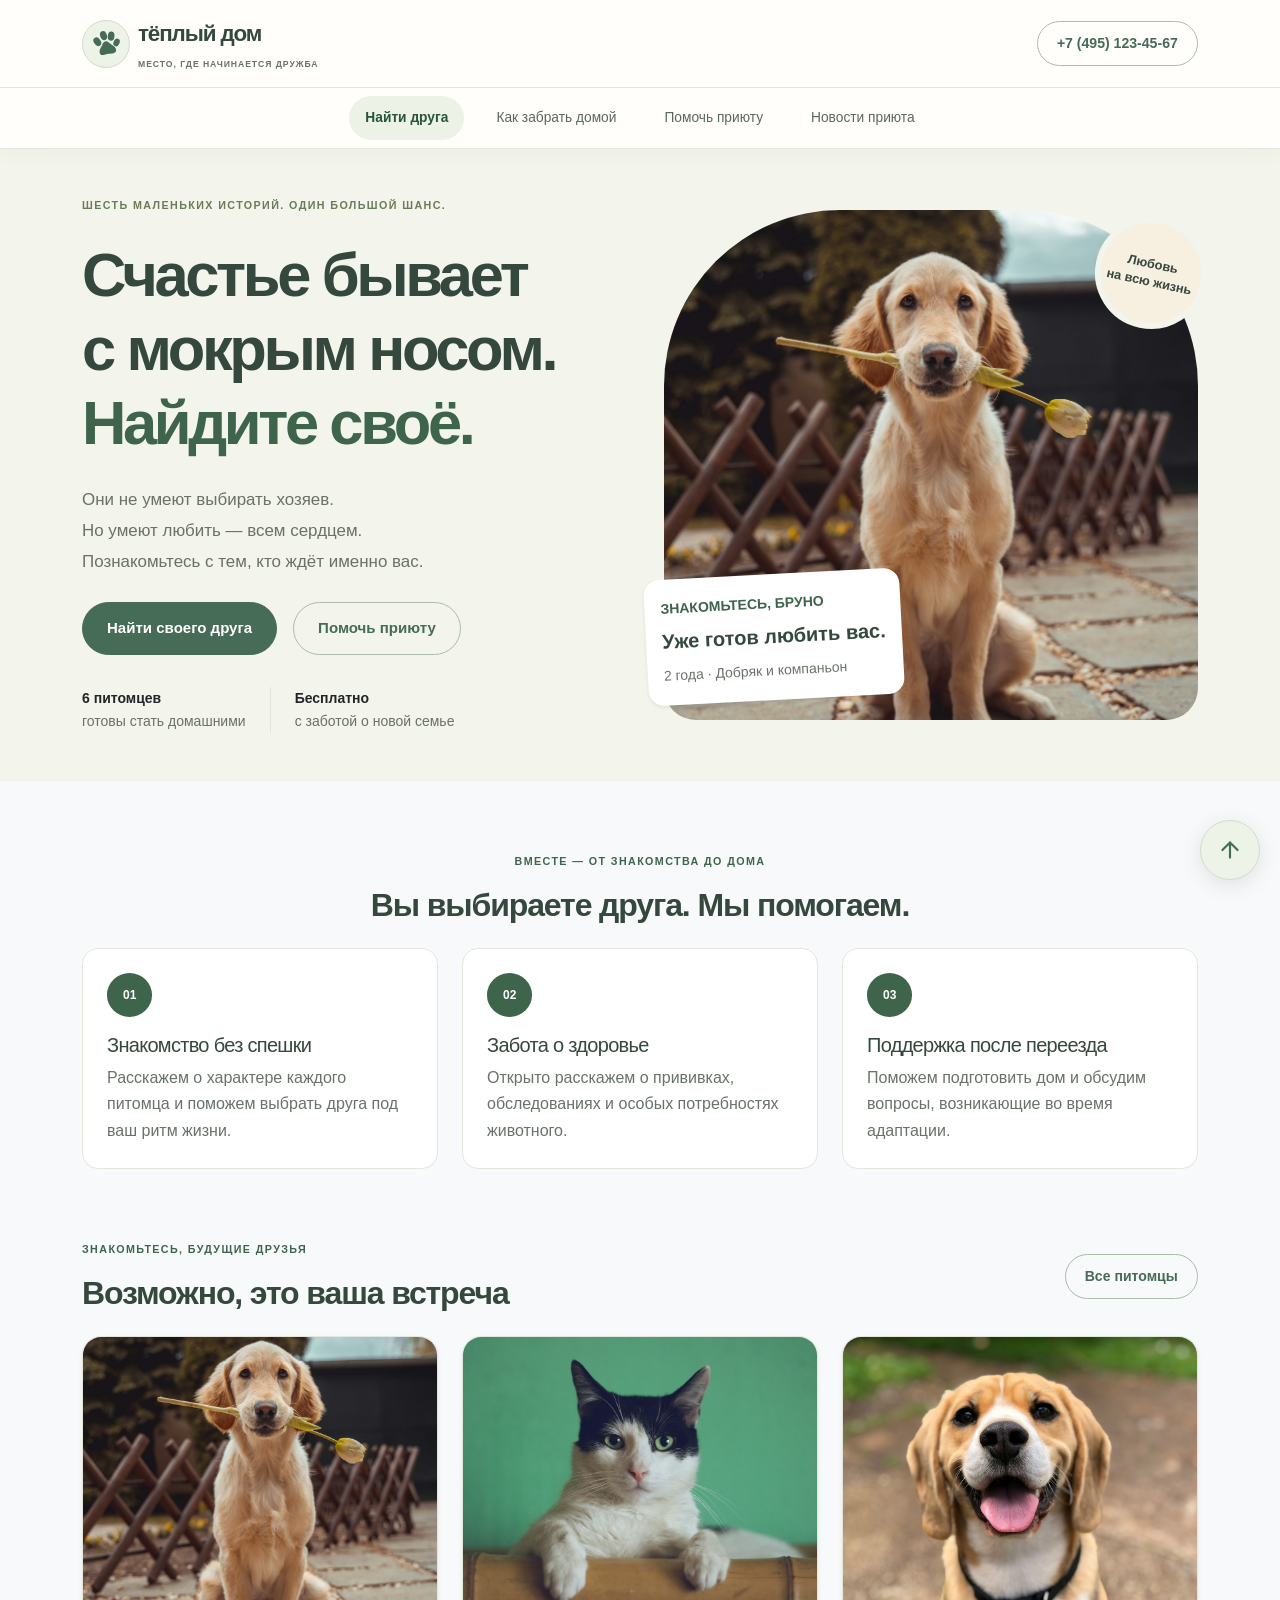
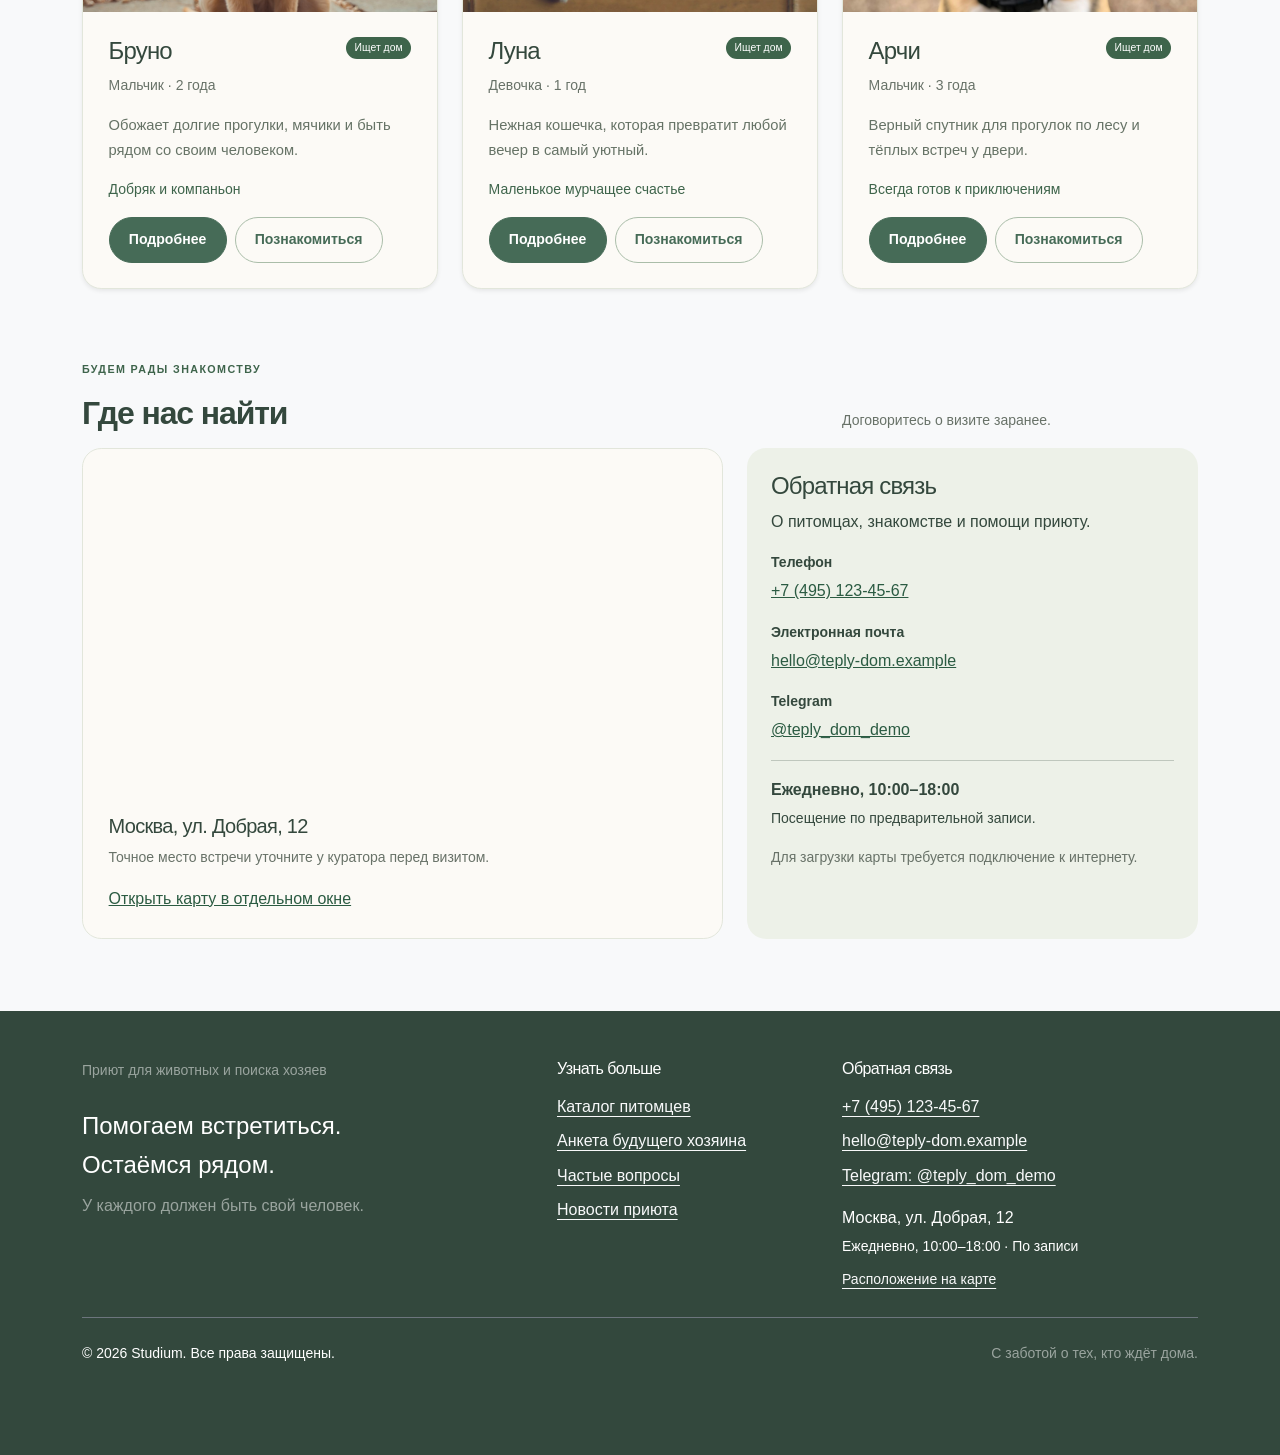
==== index.html @ d47a1db9 "feat: move logo into header and keep scroll arrow visible" ====
<!doctype html>
<html lang="ru"><head><meta charset="UTF-8"><meta name="viewport" content="width=device-width,initial-scale=1"><meta name="description" content="Найти друга — каталог животных, усыновление и помощь приюту Тёплый дом."><title>Найти друга — Тёплый дом</title><link rel="icon" href="images/logo.svg" type="image/svg+xml"><link href="https://cdn.jsdelivr.net/npm/bootstrap@5.3.8/dist/css/bootstrap.min.css" rel="stylesheet" onerror="this.onerror=null;this.href='vendor/bootstrap.min.css'"><link rel="stylesheet" href="css/custom.css"></head><body class="d-flex flex-column min-vh-100 bg-body-tertiary"><a class="visually-hidden-focusable position-absolute p-3 bg-white text-dark z-3" href="#main">Перейти к содержимому</a>
<header class="site-header sticky-top" id="page-top" tabindex="-1"><div class="header-brandbar bg-white py-3 border-bottom"><div class="container d-flex align-items-center justify-content-between gap-3"><a class="navbar-brand d-inline-flex align-items-center gap-2" href="index.html"><span class="brand-paw" aria-hidden="true"><svg viewBox="0 0 48 48" width="32" height="32" fill="currentColor" aria-hidden="true" focusable="false"><ellipse cx="12" cy="18" rx="5" ry="7" transform="rotate(-25 12 18)"/><ellipse cx="23" cy="11" rx="5" ry="7" transform="rotate(-8 23 11)"/><ellipse cx="34" cy="14" rx="5" ry="7" transform="rotate(18 34 14)"/><ellipse cx="40" cy="25" rx="4.5" ry="6" transform="rotate(35 40 25)"/><path d="M12 35c0-5 4-7 7-12 3-4 7-4 10 0 4 5 8 7 8 12 0 7-8 5-12 4-5-1-13 3-13-4Z"/></svg></span><span class="fw-bold">тёплый дом<small class="d-block text-body-secondary brand-caption">МЕСТО, ГДЕ НАЧИНАЕТСЯ ДРУЖБА</small></span></a><a class="btn btn-outline-success d-none d-lg-inline-flex" href="tel:+74951234567">+7 (495) 123-45-67</a><button class="navbar-toggler d-lg-none" type="button" data-bs-toggle="collapse" data-bs-target="#mainNavbar" aria-controls="mainNavbar" aria-expanded="false" aria-label="Открыть меню"><span class="navbar-toggler-icon"></span></button></div></div><nav class="navbar navbar-expand-lg bg-white py-2 border-bottom" aria-label="Основная навигация"><div class="container"><div class="collapse navbar-collapse" id="mainNavbar"><ul class="navbar-nav mx-lg-auto gap-lg-3"><li class="nav-item"><a class="nav-link active" aria-current=page href="index.html">Найти друга</a></li><li class="nav-item"><a class="nav-link "  href="order.html">Как забрать домой</a></li><li class="nav-item"><a class="nav-link "  href="help.html">Помочь приюту</a></li><li class="nav-item"><a class="nav-link "  href="news.html">Новости приюта</a></li></ul></div></div></nav></header><main id="main" tabindex="-1"><section class="container-fluid hero-surface py-5"><div class="container"><div class="row align-items-center g-5"><div class="col-12 col-lg-6"><p class="eyebrow small fw-bold text-uppercase mb-4">Шесть маленьких историй. Один большой шанс.</p><h1 class="display-4 fw-bold mb-4">Счастье бывает<br>с мокрым носом.<br><span class="text-success">Найдите своё.</span></h1><p class="lead text-body-secondary hero-description">Они не умеют выбирать хозяев. <br>Но умеют любить — всем сердцем. <br>Познакомьтесь с тем, кто ждёт именно вас.</p><div class="d-flex flex-wrap gap-3 mt-4"><a class="btn btn-primary btn-lg" href="catalog.html">Найти своего друга</a><a class="btn btn-outline-success btn-lg" href="help.html">Помочь приюту</a></div><div class="d-flex gap-4 mt-4 pt-2 small text-body-secondary"><span><strong class="text-dark">6 питомцев</strong><br>готовы стать домашними</span><span class="border-start ps-4"><strong class="text-dark">Бесплатно</strong><br>с заботой о новой семье</span></div></div><div class="col-12 col-lg-6"><div class="hero-photo position-relative"><img class="img-fluid w-100 hero-image" src="images/pet-1.jpg" alt="Золотистый пёс Бруно с цветком ждёт своего человека" fetchpriority="high"><div class="hero-note position-absolute bg-white rounded-4 shadow-sm p-3"><span class="small text-success fw-bold">ЗНАКОМЬТЕСЬ, БРУНО</span><p class="fw-bold fs-5 my-1">Уже готов любить вас.</p><span class="small text-body-secondary">2 года · Добряк и компаньон</span></div><span class="hero-sticker position-absolute bg-warning-subtle rounded-circle d-flex align-items-center justify-content-center text-center fw-bold">Любовь<br>на всю жизнь</span></div></div></div></div></section><section class="container section-space"><p class="eyebrow text-center small fw-bold text-success text-uppercase">Вместе — от знакомства до дома</p><h2 class="mb-4 text-center">Вы выбираете друга. Мы помогаем.</h2><div class="row g-4"><div class="col-12 col-md-4"><article class="p-4 border rounded-4 h-100 bg-white"><span class="badge rounded-circle text-bg-success mb-3 p-3">01</span><h3 class="h5">Знакомство без спешки</h3><p class="text-body-secondary mb-0">Расскажем о характере каждого питомца и поможем выбрать друга под ваш ритм жизни.</p></article></div><div class="col-12 col-md-4"><article class="p-4 border rounded-4 h-100 bg-white"><span class="badge rounded-circle text-bg-success mb-3 p-3">02</span><h3 class="h5">Забота о здоровье</h3><p class="text-body-secondary mb-0">Открыто расскажем о прививках, обследованиях и особых потребностях животного.</p></article></div><div class="col-12 col-md-4"><article class="p-4 border rounded-4 h-100 bg-white"><span class="badge rounded-circle text-bg-success mb-3 p-3">03</span><h3 class="h5">Поддержка после переезда</h3><p class="text-body-secondary mb-0">Поможем подготовить дом и обсудим вопросы, возникающие во время адаптации.</p></article></div></div></section><section class="container section-space" id="popular"><div class="d-flex flex-wrap justify-content-between align-items-center gap-3 mb-4"><div><p class="eyebrow small fw-bold text-success text-uppercase">Знакомьтесь, будущие друзья</p><h2 class="mb-0">Возможно, это ваша встреча</h2></div><a class="btn btn-outline-primary" href="catalog.html">Все питомцы</a></div><div class="row g-4"><div class="col-12 col-md-6 col-lg-4" ><article class="card pet-card h-100 shadow-sm"><img class="card-img-top" src="images/pet-1.jpg" alt="Собака Бруно" loading="lazy"><div class="card-body d-flex flex-column"><div class="d-flex justify-content-between gap-2 align-items-start"><h3 class="card-title h4">Бруно</h3><span class="badge rounded-pill text-bg-success">Ищет дом</span></div><p class="small text-body-secondary">Мальчик · 2 года</p><p class="card-text">Обожает долгие прогулки, мячики и быть рядом со своим человеком.</p><p class="small text-success mt-auto">Добряк и компаньон</p><div class="d-flex flex-wrap gap-2"><a class="btn btn-primary" href="product.html?id=1">Подробнее<span class="visually-hidden"> о питомце Бруно</span></a><button class="btn btn-outline-primary" type="button" data-bs-toggle="modal" data-bs-target="#orderModal" data-pet-id="1">Познакомиться<span class="visually-hidden"> с питомцем Бруно</span></button></div></div></article></div><div class="col-12 col-md-6 col-lg-4" ><article class="card pet-card h-100 shadow-sm"><img class="card-img-top" src="images/pet-2.jpg" alt="Кошка Луна" loading="lazy"><div class="card-body d-flex flex-column"><div class="d-flex justify-content-between gap-2 align-items-start"><h3 class="card-title h4">Луна</h3><span class="badge rounded-pill text-bg-success">Ищет дом</span></div><p class="small text-body-secondary">Девочка · 1 год</p><p class="card-text">Нежная кошечка, которая превратит любой вечер в самый уютный.</p><p class="small text-success mt-auto">Маленькое мурчащее счастье</p><div class="d-flex flex-wrap gap-2"><a class="btn btn-primary" href="product.html?id=2">Подробнее<span class="visually-hidden"> о питомце Луна</span></a><button class="btn btn-outline-primary" type="button" data-bs-toggle="modal" data-bs-target="#orderModal" data-pet-id="2">Познакомиться<span class="visually-hidden"> с питомцем Луна</span></button></div></div></article></div><div class="col-12 col-md-6 col-lg-4" ><article class="card pet-card h-100 shadow-sm"><img class="card-img-top" src="images/pet-3.jpg" alt="Собака Арчи" loading="lazy"><div class="card-body d-flex flex-column"><div class="d-flex justify-content-between gap-2 align-items-start"><h3 class="card-title h4">Арчи</h3><span class="badge rounded-pill text-bg-success">Ищет дом</span></div><p class="small text-body-secondary">Мальчик · 3 года</p><p class="card-text">Верный спутник для прогулок по лесу и тёплых встреч у двери.</p><p class="small text-success mt-auto">Всегда готов к приключениям</p><div class="d-flex flex-wrap gap-2"><a class="btn btn-primary" href="product.html?id=3">Подробнее<span class="visually-hidden"> о питомце Арчи</span></a><button class="btn btn-outline-primary" type="button" data-bs-toggle="modal" data-bs-target="#orderModal" data-pet-id="3">Познакомиться<span class="visually-hidden"> с питомцем Арчи</span></button></div></div></article></div></div></section><section class="container section-space" id="visit"><div class="row g-4 align-items-end mb-3"><div class="col-12 col-md-8"><p class="eyebrow small fw-bold text-success text-uppercase">Будем рады знакомству</p><h2 class="mb-0">Где нас найти</h2></div><div class="col-12 col-md-4"><p class="small text-body-secondary mb-0">Договоритесь о визите заранее.</p></div></div><div class="row g-4"><div class="col-12 col-lg-7"><div class="card h-100 overflow-hidden"><iframe class="shelter-map" title="Карта: условное расположение приюта в Москве" src="https://www.openstreetmap.org/export/embed.html?bbox=37.59%2C55.735%2C37.65%2C55.765&amp;layer=mapnik&amp;marker=55.75%2C37.62" loading="lazy" referrerpolicy="no-referrer"></iframe><div class="card-body"><h3 class="h5">Москва, ул. Добрая, 12</h3><p class="small text-body-secondary">Точное место встречи уточните у куратора перед визитом.</p><a href="https://www.openstreetmap.org/?mlat=55.75&amp;mlon=37.62#map=15/55.75/37.62" target="_blank" rel="noopener noreferrer">Открыть карту в отдельном окне</a></div></div></div><div class="col-12 col-lg-5"><aside class="card h-100 bg-success-subtle border-0"><div class="card-body p-4"><h3 class="h4">Обратная связь</h3><p>О питомцах, знакомстве и помощи приюту.</p><dl><dt class="small mb-1 mt-3">Телефон</dt><dd><a href="tel:+74951234567">+7 (495) 123-45-67</a></dd><dt class="small mb-1 mt-3">Электронная почта</dt><dd><a class="text-break" href="mailto:hello@teply-dom.example">hello@teply-dom.example</a></dd><dt class="small mb-1 mt-3">Telegram</dt><dd><a href="https://t.me/teply_dom_demo" target="_blank" rel="noopener noreferrer">@teply_dom_demo</a></dd></dl><hr><p class="fw-bold mb-1">Ежедневно, 10:00–18:00</p><p class="small">Посещение по предварительной записи.</p><p class="small text-body-secondary mb-0">Для загрузки карты требуется подключение к интернету.</p></div></aside></div></div></section></main><footer class="site-footer bg-dark text-white pt-5 pb-4 mt-auto"><div class="container"><div class="row g-4"><div class="col-12 col-md-5"><p class="small text-white-50 mb-0">Приют для животных и поиска хозяев</p><p class="fs-4 mt-4 mb-2">Помогаем встретиться.<br>Остаёмся рядом.</p><p class="text-white-50">У каждого должен быть свой человек.</p></div><div class="col-12 col-md-3"><h2 class="h6 mb-3">Узнать больше</h2><ul class="list-unstyled"><li class="mb-2"><a class="link-light" href="catalog.html">Каталог питомцев</a></li><li class="mb-2"><a class="link-light" href="order.html">Анкета будущего хозяина</a></li><li class="mb-2"><a class="link-light" href="order.html#faq">Частые вопросы</a></li><li class="mb-2"><a class="link-light" href="news.html">Новости приюта</a></li></ul></div><div class="col-12 col-md-4"><h2 class="h6 mb-3">Обратная связь</h2><address class="mb-0"><a class="link-light d-block mb-2" href="tel:+74951234567">+7 (495) 123-45-67</a><a class="link-light d-block mb-2 text-break" href="mailto:hello@teply-dom.example">hello@teply-dom.example</a><a class="link-light d-block mb-2" href="https://t.me/teply_dom_demo" target="_blank" rel="noopener noreferrer">Telegram: @teply_dom_demo</a><p class="mt-3 mb-1">Москва, ул. Добрая, 12</p><p class="small mb-2">Ежедневно, 10:00–18:00 · По записи</p><a class="link-light small" href="index.html#visit">Расположение на карте</a></address></div></div><div class="border-top border-secondary mt-4 pt-4 d-flex flex-wrap align-items-center justify-content-between gap-3"><small>© 2026 Studium. Все права защищены.</small><small class="text-white-50">С заботой о тех, кто ждёт дома.</small></div></div></footer><button class="btn shadow back-top scroll-top-button" id="floating-top" type="button" data-back-top aria-label="Наверх страницы" title="Наверх страницы"><svg viewBox="0 0 24 24" width="26" height="26" fill="none" stroke="currentColor" stroke-width="2" stroke-linecap="round" stroke-linejoin="round" aria-hidden="true" focusable="false"><path d="M12 19V5M5 12l7-7 7 7"/></svg></button><div class="modal fade" id="orderModal" tabindex="-1" aria-labelledby="orderModalLabel" aria-hidden="true"><div class="modal-dialog modal-dialog-centered modal-dialog-scrollable"><div class="modal-content"><div class="modal-header"><h2 class="modal-title fs-5" id="orderModalLabel">Знакомство с питомцем</h2><button class="btn-close" type="button" data-bs-dismiss="modal" aria-label="Закрыть"></button></div><div class="modal-body"><div class="alert alert-info small" role="alert">Заполните заявку и скачайте её, чтобы передать куратору. Данные остаются в вашем браузере.</div><p>Вы выбрали: <strong id="modal-pet-label">Бруно</strong></p><form id="quick-form"><input type="hidden" name="pet" value="Бруно"><div class="mb-3"><label class="form-label" for="quick-name">Ваше имя *</label><input class="form-control" id="quick-name" name="name" autocomplete="name" required maxlength="100"></div><div class="mb-3"><label class="form-label" for="quick-phone">Телефон *</label><input class="form-control" id="quick-phone" name="phone" type="tel" autocomplete="tel" pattern="[+0-9 ()-]{7,25}" title="От 7 до 25 символов: цифры, пробелы, +, скобки или дефис" required></div><div class="form-check"><input class="form-check-input" id="quick-agree" name="agree" type="checkbox" required><label class="form-check-label small" for="quick-agree">Мне есть 18 лет, я согласен(на) на обработку данных в этой локальной форме. *</label></div></form><div id="quick-result" class="alert alert-success mt-3" role="status" hidden></div></div><div class="modal-footer"><button type="button" class="btn btn-outline-secondary" data-bs-dismiss="modal">Закрыть</button><button type="submit" form="quick-form" class="btn btn-primary">Подготовить заявку</button></div></div></div></div><script src="https://cdn.jsdelivr.net/npm/bootstrap@5.3.8/dist/js/bootstrap.bundle.min.js" onerror="this.onerror=null;this.src='vendor/bootstrap.bundle.min.js'"></script><script src="js/data.js"></script><script src="js/app.js"></script></body></html>
---- css/custom.css ----
/* Bootstrap остаётся основой сетки, компонентов и адаптивности. */
:root { --bs-body-font-family: Arial, Helvetica, sans-serif; --bs-body-color: #34483d; --bs-body-bg: #fcfaf6; --bs-border-color: #e2e6db; --bs-primary-rgb: 80,105,119; --bs-success-rgb: 62,100,75; --bs-success-bg-subtle: #edf1e8; --bs-warning-bg-subtle: #f7efdf; --bs-info-bg-subtle: #edf2f2; --bs-link-color: #2b5b42; --bs-link-color-rgb: 43,91,66; --bs-link-hover-color: #193c29; --bs-link-hover-color-rgb: 25,60,41; --bs-border-radius: .9rem; --bs-border-radius-lg: 1.15rem; }
body { line-height: 1.65; }
h1,h2,h3 { letter-spacing: -.035em; line-height: 1.16; }
h2 { font-weight: 700; } h3 { font-weight: 650; }
.display-4 { font-size: clamp(2.65rem,4.8vw,4.65rem); letter-spacing: -.055em; }
.display-5 { font-size: clamp(2.3rem,4vw,3.65rem); }
:focus-visible { outline: 3px solid #b45309 !important; outline-offset: 4px; }
.brand-caption { font-size: .54rem; letter-spacing: .11em; margin-top: 4px; }
.navbar-brand { font-size: 1.4rem; letter-spacing: -.05em; }
.navbar .nav-link { font-size: .86rem; color: #5b685e; padding: .65rem 1rem !important; border-radius: 2rem; }
.navbar .nav-link.active { color: #27543c; background: #edf2e7; font-weight: 700; }
.navbar .nav-link:hover { color: #1c4932; background: #f2f5ed; }
.btn { font-weight: 600; border-radius: 2rem; padding: .7rem 1.2rem; font-size: .88rem; }
.btn-lg { padding: .9rem 1.5rem; font-size: .94rem; }
.btn-primary { --bs-btn-bg: #466b57; --bs-btn-border-color: #466b57; --bs-btn-hover-bg: #365541; --bs-btn-hover-border-color: #365541; --bs-btn-active-bg: #294633; --bs-btn-active-border-color: #294633; }
.btn-outline-primary,.btn-outline-success { --bs-btn-color: #466b57; --bs-btn-border-color: #aabda9; --bs-btn-hover-bg: #466b57; --bs-btn-hover-border-color: #466b57; --bs-btn-active-bg: #466b57; --bs-btn-active-border-color: #466b57; }
.hero-surface { background: #f3f4eb; }
.hero-description { font-size: 1.06rem; line-height: 1.85; }
.eyebrow { font-size: .67rem !important; letter-spacing: .13em; color: #687c57; }
.hero-image { height: 510px; object-fit: cover; border-radius: 11rem 11rem 2rem 2rem; object-position: center 53%; }
.hero-note { bottom: 20px; left: -18px; transform: rotate(-3deg); }
.hero-sticker { width: 112px; height: 112px; top: 7px; right: -9px; transform: rotate(12deg); font-size: .8rem; line-height: 1.4; border: 6px solid #f3f4eb; }
.section-space { margin-top: 72px; margin-bottom: 72px; }
.card { border-color: #e2e6db; border-radius: 1.2rem; overflow: hidden; }
.card-body { padding: 1.6rem; }
.pet-card { transition: transform .2s, box-shadow .2s; }
.pet-card:hover { transform: translateY(-3px); box-shadow: 0 14px 30px #283e3010 !important; }
.card-img-top { height: 275px; object-fit: cover; }
.card-text { color: #667366; font-size: .92rem; }
.card .badge { font-weight: 500; font-size: .65rem; padding: .55em .85em; }
.pet-detail-image { height: 480px; object-fit: cover; }
.shelter-map { width: 100%; height: 340px; border: 0; }
.form-control,.form-select { padding: .8rem 1rem; border-color: #d8dfd2; }
.form-control:focus,.form-select:focus { border-color: #87a78b; box-shadow: 0 0 0 .2rem #3b77501a; }
.form-label { font-size: .85rem; font-weight: 600; }
.input-group-text { border-color: #d8dfd2; background: #f1f4ec; }
.alert { font-size: .88rem; border-radius: 1rem; }
.accordion { --bs-accordion-border-color: #dfe4d6; --bs-accordion-active-bg: #edf2e7; --bs-accordion-active-color: #27543c; --bs-accordion-btn-focus-box-shadow: 0 0 0 .2rem #3b77501a; }
.accordion-button { font-weight: 600; padding: 1.3rem; }
.site-footer.bg-dark { background: #33483d !important; padding-bottom: 90px !important; }
.site-footer a { text-underline-offset: 4px; }
.back-top { position: fixed; bottom: 20px; right: 20px; z-index: 1020; }
.news-surface { background: #f5f1f5; }
.news-feature-image { width: 100%; height: 100%; min-height: 320px; max-height: 440px; object-fit: cover; }
[hidden] { display: none !important; }
@media (max-width: 991.98px) { .hero-note { left: 15px; } .hero-image { height: 460px; } .navbar-nav { padding-top: 1rem; } }
@media (max-width: 575.98px) { .hero-image { height: 370px; } .hero-sticker { right: 0; width: 95px; height: 95px; } .hero-note { left: 10px; right: 10px; bottom: 14px; transform: none; } .brand-caption { font-size: .48rem; } .pet-detail-image { height: 340px; } .back-top { bottom: 12px; right: 12px; font-size: .8rem; } .section-space { margin-top: 48px; margin-bottom: 48px; } .card-body { padding: 1.25rem; } }
@media (prefers-reduced-motion: reduce) { .pet-card { transition: none; } .pet-card:hover { transform: none; } }

@media (max-width: 575.98px) { .hero-surface .display-4 { font-size: 2.3rem; } .hero-description { font-size: 1rem; line-height: 1.7; } .hero-description br { display: none; } .hero-surface .btn-lg { font-size: .8rem; padding: .8rem 1rem; } }

html { scroll-padding-top: 155px; }
:root { --bs-secondary-color: #687268; --bs-tertiary-bg: #faf8f3; }
.site-header { box-shadow: 0 4px 22px #34483d09; }
.site-header .navbar { background-color: #fffefa !important; }
.site-header .navbar-collapse { max-height: calc(100dvh - 125px); overflow-y: auto; }
.scroll-top-button { width: 60px; height: 60px; display: inline-flex; align-items: center; justify-content: center; padding: 0; border: 1px solid #d1dccd; border-radius: 50%; background: #eef3e7; color: #466b57; box-shadow: 0 5px 20px #34483d20 !important; }
.scroll-top-button:hover,.scroll-top-button:active { background: #e0ead8; color: #294633; border-color: #b5c6ae; }
.scroll-top-button svg { transform: none; }
@media (max-width: 575.98px) { html { scroll-padding-top: 150px; } .scroll-top-button { width: 54px; height: 54px; } }

.brand-paw { display: inline-flex; align-items: center; justify-content: center; width: 48px; height: 48px; flex-shrink: 0; border: 1px solid #d1dccd; border-radius: 50%; background: #eef3e7; color: #466b57; }
.brand-paw svg { transform: rotate(-12deg); }
@media (prefers-reduced-motion: no-preference) {
  main > :first-child { animation: welcome-in .45s ease-out both; }
  .btn { transition: background-color .2s, border-color .2s, color .2s, box-shadow .2s, transform .2s; }
  .brand-paw,.scroll-top-button svg { transition: transform .25s ease; }
  @media (hover: hover) and (pointer: fine) {
    .btn:hover { transform: translateY(-2px); }
    .navbar-brand:hover .brand-paw { transform: scale(1.04); }
    .scroll-top-button:hover svg { transform: translateY(-2px); }
  }
}
@keyframes welcome-in { from { opacity: 0; transform: translateY(8px); } to { opacity: 1; transform: translateY(0); } }
@media (prefers-reduced-motion: reduce) { .btn,.brand-paw,.scroll-top-button svg { transition: none !important; } main > :first-child { animation: none; } }

.header-brandbar { background-color: #fffefa !important; } .header-brandbar .navbar-brand { margin: 0; } .header-brandbar .navbar-toggler { padding: .5rem; border: 1px solid #d1dccd; border-radius: .8rem; } .header-brandbar .navbar-toggler-icon { background-image: url("data:image/svg+xml,%3Csvg xmlns='http://www.w3.org/2000/svg' viewBox='0 0 30 30'%3E%3Cpath stroke='%23466b57' stroke-width='2' stroke-linecap='round' d='M4 7h22M4 15h22M4 23h22'/%3E%3C/svg%3E"); }
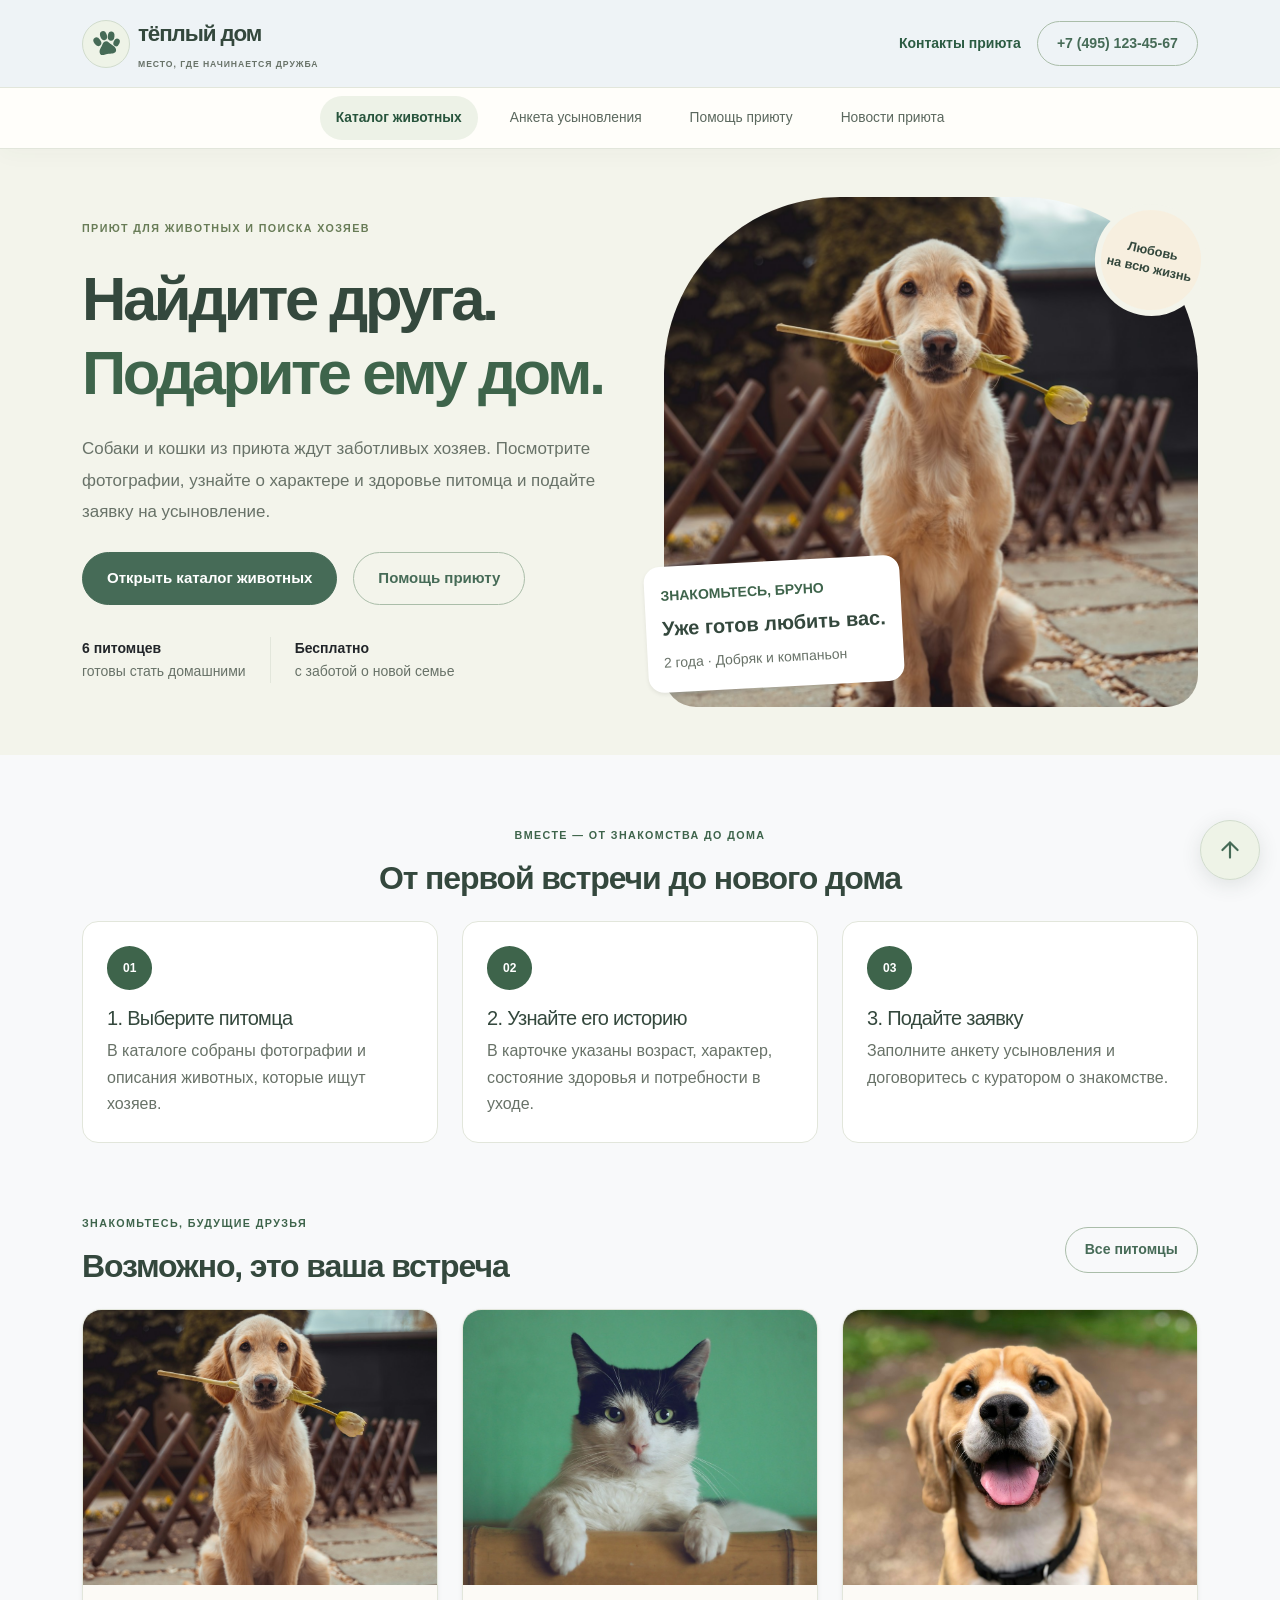
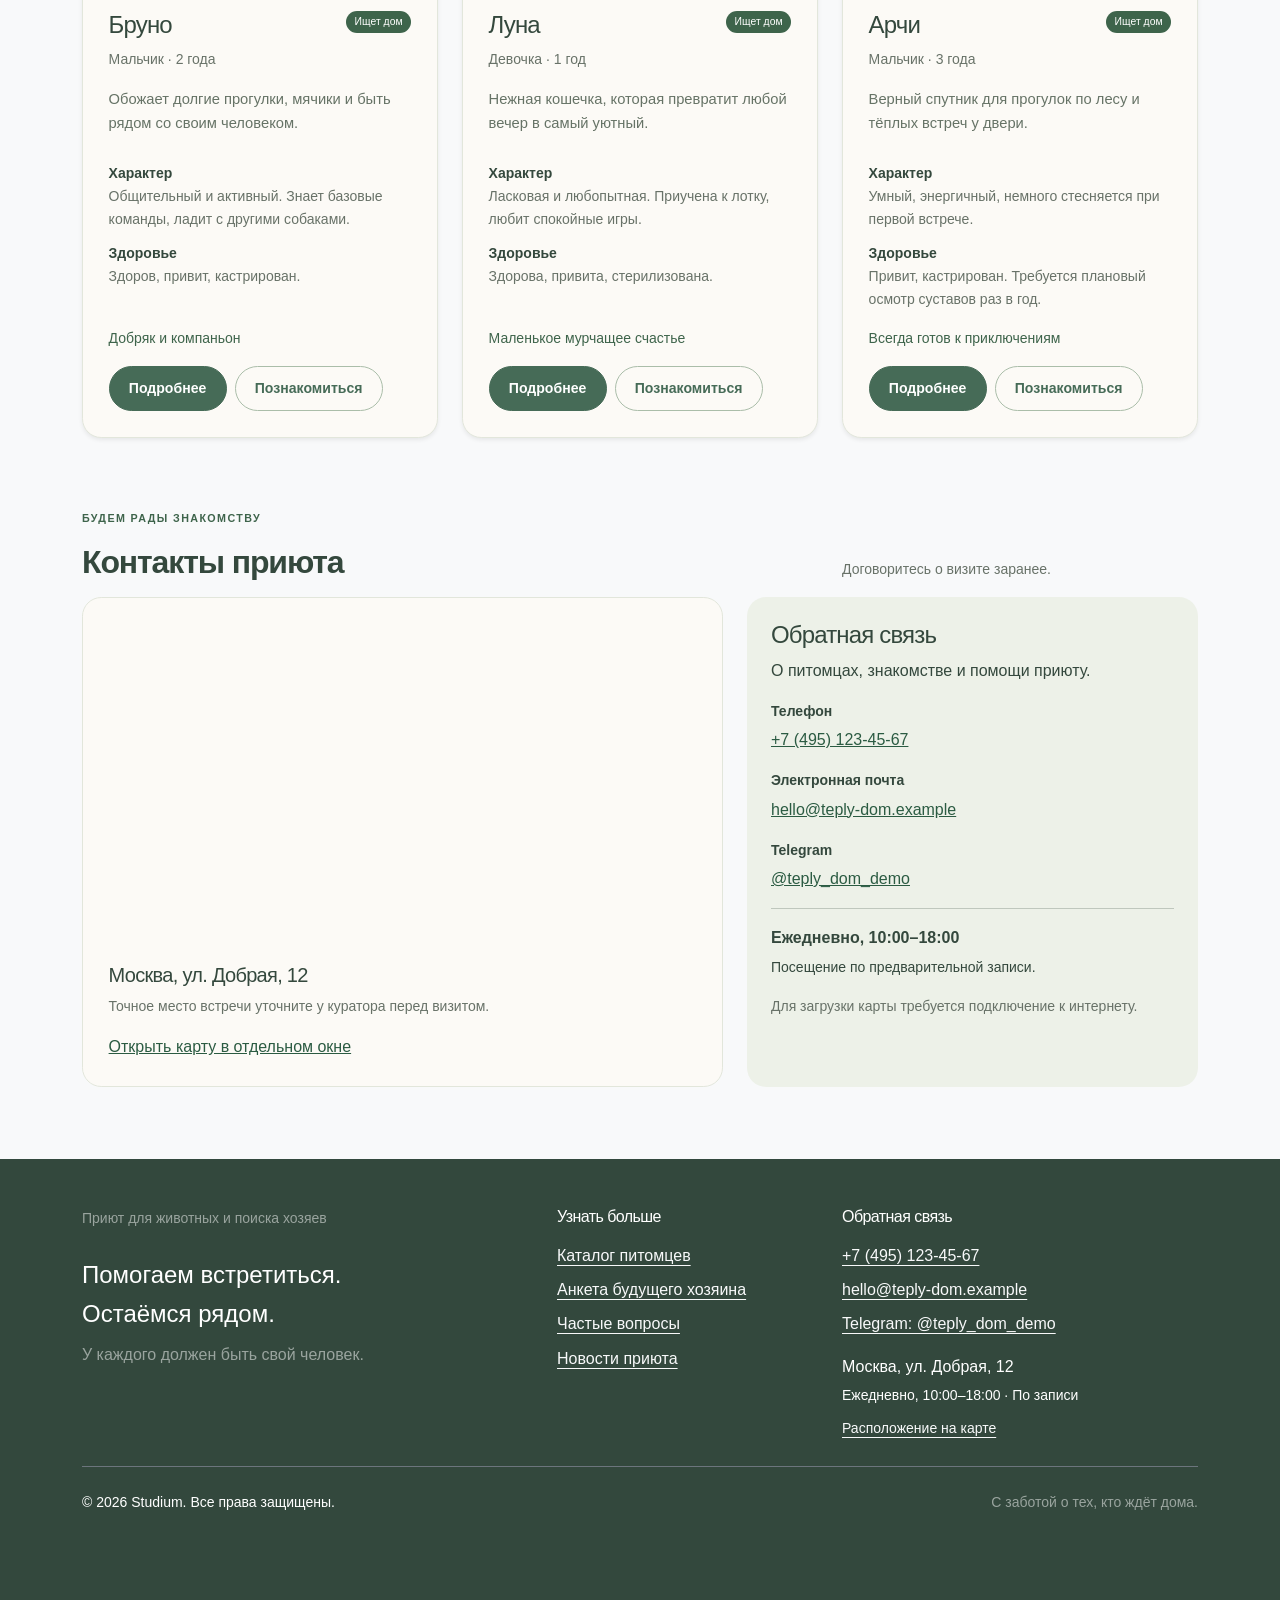
==== commit 3dbc3865: "feat: align shelter catalog and application flows with project brief" ====
--- a/index.html
+++ b/index.html
@@ -1,3 +1,3 @@
 <!doctype html>
 <html lang="ru"><head><meta charset="UTF-8"><meta name="viewport" content="width=device-width,initial-scale=1"><meta name="description" content="Найти друга — каталог животных, усыновление и помощь приюту Тёплый дом."><title>Найти друга — Тёплый дом</title><link rel="icon" href="images/logo.svg" type="image/svg+xml"><link href="https://cdn.jsdelivr.net/npm/bootstrap@5.3.8/dist/css/bootstrap.min.css" rel="stylesheet" onerror="this.onerror=null;this.href='vendor/bootstrap.min.css'"><link rel="stylesheet" href="css/custom.css"></head><body class="d-flex flex-column min-vh-100 bg-body-tertiary"><a class="visually-hidden-focusable position-absolute p-3 bg-white text-dark z-3" href="#main">Перейти к содержимому</a>
-<header class="site-header sticky-top" id="page-top" tabindex="-1"><div class="header-brandbar bg-white py-3 border-bottom"><div class="container d-flex align-items-center justify-content-between gap-3"><a class="navbar-brand d-inline-flex align-items-center gap-2" href="index.html"><span class="brand-paw" aria-hidden="true"><svg viewBox="0 0 48 48" width="32" height="32" fill="currentColor" aria-hidden="true" focusable="false"><ellipse cx="12" cy="18" rx="5" ry="7" transform="rotate(-25 12 18)"/><ellipse cx="23" cy="11" rx="5" ry="7" transform="rotate(-8 23 11)"/><ellipse cx="34" cy="14" rx="5" ry="7" transform="rotate(18 34 14)"/><ellipse cx="40" cy="25" rx="4.5" ry="6" transform="rotate(35 40 25)"/><path d="M12 35c0-5 4-7 7-12 3-4 7-4 10 0 4 5 8 7 8 12 0 7-8 5-12 4-5-1-13 3-13-4Z"/></svg></span><span class="fw-bold">тёплый дом<small class="d-block text-body-secondary brand-caption">МЕСТО, ГДЕ НАЧИНАЕТСЯ ДРУЖБА</small></span></a><a class="btn btn-outline-success d-none d-lg-inline-flex" href="tel:+74951234567">+7 (495) 123-45-67</a><button class="navbar-toggler d-lg-none" type="button" data-bs-toggle="collapse" data-bs-target="#mainNavbar" aria-controls="mainNavbar" aria-expanded="false" aria-label="Открыть меню"><span class="navbar-toggler-icon"></span></button></div></div><nav class="navbar navbar-expand-lg bg-white py-2 border-bottom" aria-label="Основная навигация"><div class="container"><div class="collapse navbar-collapse" id="mainNavbar"><ul class="navbar-nav mx-lg-auto gap-lg-3"><li class="nav-item"><a class="nav-link active" aria-current=page href="index.html">Найти друга</a></li><li class="nav-item"><a class="nav-link "  href="order.html">Как забрать домой</a></li><li class="nav-item"><a class="nav-link "  href="help.html">Помочь приюту</a></li><li class="nav-item"><a class="nav-link "  href="news.html">Новости приюта</a></li></ul></div></div></nav></header><main id="main" tabindex="-1"><section class="container-fluid hero-surface py-5"><div class="container"><div class="row align-items-center g-5"><div class="col-12 col-lg-6"><p class="eyebrow small fw-bold text-uppercase mb-4">Шесть маленьких историй. Один большой шанс.</p><h1 class="display-4 fw-bold mb-4">Счастье бывает<br>с мокрым носом.<br><span class="text-success">Найдите своё.</span></h1><p class="lead text-body-secondary hero-description">Они не умеют выбирать хозяев. <br>Но умеют любить — всем сердцем. <br>Познакомьтесь с тем, кто ждёт именно вас.</p><div class="d-flex flex-wrap gap-3 mt-4"><a class="btn btn-primary btn-lg" href="catalog.html">Найти своего друга</a><a class="btn btn-outline-success btn-lg" href="help.html">Помочь приюту</a></div><div class="d-flex gap-4 mt-4 pt-2 small text-body-secondary"><span><strong class="text-dark">6 питомцев</strong><br>готовы стать домашними</span><span class="border-start ps-4"><strong class="text-dark">Бесплатно</strong><br>с заботой о новой семье</span></div></div><div class="col-12 col-lg-6"><div class="hero-photo position-relative"><img class="img-fluid w-100 hero-image" src="images/pet-1.jpg" alt="Золотистый пёс Бруно с цветком ждёт своего человека" fetchpriority="high"><div class="hero-note position-absolute bg-white rounded-4 shadow-sm p-3"><span class="small text-success fw-bold">ЗНАКОМЬТЕСЬ, БРУНО</span><p class="fw-bold fs-5 my-1">Уже готов любить вас.</p><span class="small text-body-secondary">2 года · Добряк и компаньон</span></div><span class="hero-sticker position-absolute bg-warning-subtle rounded-circle d-flex align-items-center justify-content-center text-center fw-bold">Любовь<br>на всю жизнь</span></div></div></div></div></section><section class="container section-space"><p class="eyebrow text-center small fw-bold text-success text-uppercase">Вместе — от знакомства до дома</p><h2 class="mb-4 text-center">Вы выбираете друга. Мы помогаем.</h2><div class="row g-4"><div class="col-12 col-md-4"><article class="p-4 border rounded-4 h-100 bg-white"><span class="badge rounded-circle text-bg-success mb-3 p-3">01</span><h3 class="h5">Знакомство без спешки</h3><p class="text-body-secondary mb-0">Расскажем о характере каждого питомца и поможем выбрать друга под ваш ритм жизни.</p></article></div><div class="col-12 col-md-4"><article class="p-4 border rounded-4 h-100 bg-white"><span class="badge rounded-circle text-bg-success mb-3 p-3">02</span><h3 class="h5">Забота о здоровье</h3><p class="text-body-secondary mb-0">Открыто расскажем о прививках, обследованиях и особых потребностях животного.</p></article></div><div class="col-12 col-md-4"><article class="p-4 border rounded-4 h-100 bg-white"><span class="badge rounded-circle text-bg-success mb-3 p-3">03</span><h3 class="h5">Поддержка после переезда</h3><p class="text-body-secondary mb-0">Поможем подготовить дом и обсудим вопросы, возникающие во время адаптации.</p></article></div></div></section><section class="container section-space" id="popular"><div class="d-flex flex-wrap justify-content-between align-items-center gap-3 mb-4"><div><p class="eyebrow small fw-bold text-success text-uppercase">Знакомьтесь, будущие друзья</p><h2 class="mb-0">Возможно, это ваша встреча</h2></div><a class="btn btn-outline-primary" href="catalog.html">Все питомцы</a></div><div class="row g-4"><div class="col-12 col-md-6 col-lg-4" ><article class="card pet-card h-100 shadow-sm"><img class="card-img-top" src="images/pet-1.jpg" alt="Собака Бруно" loading="lazy"><div class="card-body d-flex flex-column"><div class="d-flex justify-content-between gap-2 align-items-start"><h3 class="card-title h4">Бруно</h3><span class="badge rounded-pill text-bg-success">Ищет дом</span></div><p class="small text-body-secondary">Мальчик · 2 года</p><p class="card-text">Обожает долгие прогулки, мячики и быть рядом со своим человеком.</p><p class="small text-success mt-auto">Добряк и компаньон</p><div class="d-flex flex-wrap gap-2"><a class="btn btn-primary" href="product.html?id=1">Подробнее<span class="visually-hidden"> о питомце Бруно</span></a><button class="btn btn-outline-primary" type="button" data-bs-toggle="modal" data-bs-target="#orderModal" data-pet-id="1">Познакомиться<span class="visually-hidden"> с питомцем Бруно</span></button></div></div></article></div><div class="col-12 col-md-6 col-lg-4" ><article class="card pet-card h-100 shadow-sm"><img class="card-img-top" src="images/pet-2.jpg" alt="Кошка Луна" loading="lazy"><div class="card-body d-flex flex-column"><div class="d-flex justify-content-between gap-2 align-items-start"><h3 class="card-title h4">Луна</h3><span class="badge rounded-pill text-bg-success">Ищет дом</span></div><p class="small text-body-secondary">Девочка · 1 год</p><p class="card-text">Нежная кошечка, которая превратит любой вечер в самый уютный.</p><p class="small text-success mt-auto">Маленькое мурчащее счастье</p><div class="d-flex flex-wrap gap-2"><a class="btn btn-primary" href="product.html?id=2">Подробнее<span class="visually-hidden"> о питомце Луна</span></a><button class="btn btn-outline-primary" type="button" data-bs-toggle="modal" data-bs-target="#orderModal" data-pet-id="2">Познакомиться<span class="visually-hidden"> с питомцем Луна</span></button></div></div></article></div><div class="col-12 col-md-6 col-lg-4" ><article class="card pet-card h-100 shadow-sm"><img class="card-img-top" src="images/pet-3.jpg" alt="Собака Арчи" loading="lazy"><div class="card-body d-flex flex-column"><div class="d-flex justify-content-between gap-2 align-items-start"><h3 class="card-title h4">Арчи</h3><span class="badge rounded-pill text-bg-success">Ищет дом</span></div><p class="small text-body-secondary">Мальчик · 3 года</p><p class="card-text">Верный спутник для прогулок по лесу и тёплых встреч у двери.</p><p class="small text-success mt-auto">Всегда готов к приключениям</p><div class="d-flex flex-wrap gap-2"><a class="btn btn-primary" href="product.html?id=3">Подробнее<span class="visually-hidden"> о питомце Арчи</span></a><button class="btn btn-outline-primary" type="button" data-bs-toggle="modal" data-bs-target="#orderModal" data-pet-id="3">Познакомиться<span class="visually-hidden"> с питомцем Арчи</span></button></div></div></article></div></div></section><section class="container section-space" id="visit"><div class="row g-4 align-items-end mb-3"><div class="col-12 col-md-8"><p class="eyebrow small fw-bold text-success text-uppercase">Будем рады знакомству</p><h2 class="mb-0">Где нас найти</h2></div><div class="col-12 col-md-4"><p class="small text-body-secondary mb-0">Договоритесь о визите заранее.</p></div></div><div class="row g-4"><div class="col-12 col-lg-7"><div class="card h-100 overflow-hidden"><iframe class="shelter-map" title="Карта: условное расположение приюта в Москве" src="https://www.openstreetmap.org/export/embed.html?bbox=37.59%2C55.735%2C37.65%2C55.765&amp;layer=mapnik&amp;marker=55.75%2C37.62" loading="lazy" referrerpolicy="no-referrer"></iframe><div class="card-body"><h3 class="h5">Москва, ул. Добрая, 12</h3><p class="small text-body-secondary">Точное место встречи уточните у куратора перед визитом.</p><a href="https://www.openstreetmap.org/?mlat=55.75&amp;mlon=37.62#map=15/55.75/37.62" target="_blank" rel="noopener noreferrer">Открыть карту в отдельном окне</a></div></div></div><div class="col-12 col-lg-5"><aside class="card h-100 bg-success-subtle border-0"><div class="card-body p-4"><h3 class="h4">Обратная связь</h3><p>О питомцах, знакомстве и помощи приюту.</p><dl><dt class="small mb-1 mt-3">Телефон</dt><dd><a href="tel:+74951234567">+7 (495) 123-45-67</a></dd><dt class="small mb-1 mt-3">Электронная почта</dt><dd><a class="text-break" href="mailto:hello@teply-dom.example">hello@teply-dom.example</a></dd><dt class="small mb-1 mt-3">Telegram</dt><dd><a href="https://t.me/teply_dom_demo" target="_blank" rel="noopener noreferrer">@teply_dom_demo</a></dd></dl><hr><p class="fw-bold mb-1">Ежедневно, 10:00–18:00</p><p class="small">Посещение по предварительной записи.</p><p class="small text-body-secondary mb-0">Для загрузки карты требуется подключение к интернету.</p></div></aside></div></div></section></main><footer class="site-footer bg-dark text-white pt-5 pb-4 mt-auto"><div class="container"><div class="row g-4"><div class="col-12 col-md-5"><p class="small text-white-50 mb-0">Приют для животных и поиска хозяев</p><p class="fs-4 mt-4 mb-2">Помогаем встретиться.<br>Остаёмся рядом.</p><p class="text-white-50">У каждого должен быть свой человек.</p></div><div class="col-12 col-md-3"><h2 class="h6 mb-3">Узнать больше</h2><ul class="list-unstyled"><li class="mb-2"><a class="link-light" href="catalog.html">Каталог питомцев</a></li><li class="mb-2"><a class="link-light" href="order.html">Анкета будущего хозяина</a></li><li class="mb-2"><a class="link-light" href="order.html#faq">Частые вопросы</a></li><li class="mb-2"><a class="link-light" href="news.html">Новости приюта</a></li></ul></div><div class="col-12 col-md-4"><h2 class="h6 mb-3">Обратная связь</h2><address class="mb-0"><a class="link-light d-block mb-2" href="tel:+74951234567">+7 (495) 123-45-67</a><a class="link-light d-block mb-2 text-break" href="mailto:hello@teply-dom.example">hello@teply-dom.example</a><a class="link-light d-block mb-2" href="https://t.me/teply_dom_demo" target="_blank" rel="noopener noreferrer">Telegram: @teply_dom_demo</a><p class="mt-3 mb-1">Москва, ул. Добрая, 12</p><p class="small mb-2">Ежедневно, 10:00–18:00 · По записи</p><a class="link-light small" href="index.html#visit">Расположение на карте</a></address></div></div><div class="border-top border-secondary mt-4 pt-4 d-flex flex-wrap align-items-center justify-content-between gap-3"><small>© 2026 Studium. Все права защищены.</small><small class="text-white-50">С заботой о тех, кто ждёт дома.</small></div></div></footer><button class="btn shadow back-top scroll-top-button" id="floating-top" type="button" data-back-top aria-label="Наверх страницы" title="Наверх страницы"><svg viewBox="0 0 24 24" width="26" height="26" fill="none" stroke="currentColor" stroke-width="2" stroke-linecap="round" stroke-linejoin="round" aria-hidden="true" focusable="false"><path d="M12 19V5M5 12l7-7 7 7"/></svg></button><div class="modal fade" id="orderModal" tabindex="-1" aria-labelledby="orderModalLabel" aria-hidden="true"><div class="modal-dialog modal-dialog-centered modal-dialog-scrollable"><div class="modal-content"><div class="modal-header"><h2 class="modal-title fs-5" id="orderModalLabel">Знакомство с питомцем</h2><button class="btn-close" type="button" data-bs-dismiss="modal" aria-label="Закрыть"></button></div><div class="modal-body"><div class="alert alert-info small" role="alert">Заполните заявку и скачайте её, чтобы передать куратору. Данные остаются в вашем браузере.</div><p>Вы выбрали: <strong id="modal-pet-label">Бруно</strong></p><form id="quick-form"><input type="hidden" name="pet" value="Бруно"><div class="mb-3"><label class="form-label" for="quick-name">Ваше имя *</label><input class="form-control" id="quick-name" name="name" autocomplete="name" required maxlength="100"></div><div class="mb-3"><label class="form-label" for="quick-phone">Телефон *</label><input class="form-control" id="quick-phone" name="phone" type="tel" autocomplete="tel" pattern="[+0-9 ()-]{7,25}" title="От 7 до 25 символов: цифры, пробелы, +, скобки или дефис" required></div><div class="form-check"><input class="form-check-input" id="quick-agree" name="agree" type="checkbox" required><label class="form-check-label small" for="quick-agree">Мне есть 18 лет, я согласен(на) на обработку данных в этой локальной форме. *</label></div></form><div id="quick-result" class="alert alert-success mt-3" role="status" hidden></div></div><div class="modal-footer"><button type="button" class="btn btn-outline-secondary" data-bs-dismiss="modal">Закрыть</button><button type="submit" form="quick-form" class="btn btn-primary">Подготовить заявку</button></div></div></div></div><script src="https://cdn.jsdelivr.net/npm/bootstrap@5.3.8/dist/js/bootstrap.bundle.min.js" onerror="this.onerror=null;this.src='vendor/bootstrap.bundle.min.js'"></script><script src="js/data.js"></script><script src="js/app.js"></script></body></html>+<header class="site-header sticky-top" id="page-top" tabindex="-1"><div class="header-brandbar bg-white py-3 border-bottom"><div class="container d-flex align-items-center justify-content-between gap-3"><a class="navbar-brand d-inline-flex align-items-center gap-2" href="index.html"><span class="brand-paw" aria-hidden="true"><svg viewBox="0 0 48 48" width="32" height="32" fill="currentColor" aria-hidden="true" focusable="false"><ellipse cx="12" cy="18" rx="5" ry="7" transform="rotate(-25 12 18)"/><ellipse cx="23" cy="11" rx="5" ry="7" transform="rotate(-8 23 11)"/><ellipse cx="34" cy="14" rx="5" ry="7" transform="rotate(18 34 14)"/><ellipse cx="40" cy="25" rx="4.5" ry="6" transform="rotate(35 40 25)"/><path d="M12 35c0-5 4-7 7-12 3-4 7-4 10 0 4 5 8 7 8 12 0 7-8 5-12 4-5-1-13 3-13-4Z"/></svg></span><span class="fw-bold">тёплый дом<small class="d-block text-body-secondary brand-caption">МЕСТО, ГДЕ НАЧИНАЕТСЯ ДРУЖБА</small></span></a><div class="d-none d-lg-flex align-items-center gap-3"><a class="text-decoration-none small fw-bold" href="index.html#visit">Контакты приюта</a><a class="btn btn-outline-success d-none d-lg-inline-flex" href="tel:+74951234567">+7 (495) 123-45-67</a></div><button class="navbar-toggler d-lg-none" type="button" data-bs-toggle="collapse" data-bs-target="#mainNavbar" aria-controls="mainNavbar" aria-expanded="false" aria-label="Открыть меню"><span class="navbar-toggler-icon"></span></button></div></div><nav class="navbar navbar-expand-lg bg-white py-2 border-bottom" aria-label="Основная навигация"><div class="container"><div class="collapse navbar-collapse" id="mainNavbar"><ul class="navbar-nav mx-lg-auto gap-lg-3"><li class="nav-item"><a class="nav-link active" aria-current=page href="catalog.html">Каталог животных</a></li><li class="nav-item"><a class="nav-link "  href="order.html">Анкета усыновления</a></li><li class="nav-item"><a class="nav-link "  href="help.html">Помощь приюту</a></li><li class="nav-item"><a class="nav-link "  href="news.html">Новости приюта</a></li></ul></div></div></nav></header><main id="main" tabindex="-1"><section class="container-fluid hero-surface py-5"><div class="container"><div class="row align-items-center g-5"><div class="col-12 col-lg-6"><p class="eyebrow small fw-bold text-uppercase mb-4">Приют для животных и поиска хозяев</p><h1 class="display-4 fw-bold mb-4">Найдите друга.<br><span class="text-success">Подарите ему дом.</span></h1><p class="lead text-body-secondary hero-description">Собаки и кошки из приюта ждут заботливых хозяев. Посмотрите фотографии, узнайте о характере и здоровье питомца и подайте заявку на усыновление.</p><div class="d-flex flex-wrap gap-3 mt-4"><a class="btn btn-primary btn-lg" href="catalog.html">Открыть каталог животных</a><a class="btn btn-outline-success btn-lg" href="help.html">Помощь приюту</a></div><div class="d-flex gap-4 mt-4 pt-2 small text-body-secondary"><span><strong class="text-dark">6 питомцев</strong><br>готовы стать домашними</span><span class="border-start ps-4"><strong class="text-dark">Бесплатно</strong><br>с заботой о новой семье</span></div></div><div class="col-12 col-lg-6"><div class="hero-photo position-relative"><img class="img-fluid w-100 hero-image" src="images/pet-1.jpg" alt="Золотистый пёс Бруно с цветком ждёт своего человека" fetchpriority="high"><div class="hero-note position-absolute bg-white rounded-4 shadow-sm p-3"><span class="small text-success fw-bold">ЗНАКОМЬТЕСЬ, БРУНО</span><p class="fw-bold fs-5 my-1">Уже готов любить вас.</p><span class="small text-body-secondary">2 года · Добряк и компаньон</span></div><span class="hero-sticker position-absolute bg-warning-subtle rounded-circle d-flex align-items-center justify-content-center text-center fw-bold">Любовь<br>на всю жизнь</span></div></div></div></div></section><section class="container section-space"><p class="eyebrow text-center small fw-bold text-success text-uppercase">Вместе — от знакомства до дома</p><h2 class="mb-4 text-center">От первой встречи до нового дома</h2><div class="row g-4"><div class="col-12 col-md-4"><article class="p-4 border rounded-4 h-100 bg-white"><span class="badge rounded-circle text-bg-success mb-3 p-3">01</span><h3 class="h5">1. Выберите питомца</h3><p class="text-body-secondary mb-0">В каталоге собраны фотографии и описания животных, которые ищут хозяев.</p></article></div><div class="col-12 col-md-4"><article class="p-4 border rounded-4 h-100 bg-white"><span class="badge rounded-circle text-bg-success mb-3 p-3">02</span><h3 class="h5">2. Узнайте его историю</h3><p class="text-body-secondary mb-0">В карточке указаны возраст, характер, состояние здоровья и потребности в уходе.</p></article></div><div class="col-12 col-md-4"><article class="p-4 border rounded-4 h-100 bg-white"><span class="badge rounded-circle text-bg-success mb-3 p-3">03</span><h3 class="h5">3. Подайте заявку</h3><p class="text-body-secondary mb-0">Заполните анкету усыновления и договоритесь с куратором о знакомстве.</p></article></div></div></section><section class="container section-space" id="popular"><div class="d-flex flex-wrap justify-content-between align-items-center gap-3 mb-4"><div><p class="eyebrow small fw-bold text-success text-uppercase">Знакомьтесь, будущие друзья</p><h2 class="mb-0">Возможно, это ваша встреча</h2></div><a class="btn btn-outline-primary" href="catalog.html">Все питомцы</a></div><div class="row g-4"><div class="col-12 col-md-6 col-lg-4" ><article class="card pet-card h-100 shadow-sm"><img class="card-img-top" src="images/pet-1.jpg" alt="Собака Бруно" loading="lazy"><div class="card-body d-flex flex-column"><div class="d-flex justify-content-between gap-2 align-items-start"><h3 class="card-title h4">Бруно</h3><span class="badge rounded-pill text-bg-success">Ищет дом</span></div><p class="small text-body-secondary">Мальчик · 2 года</p><p class="card-text">Обожает долгие прогулки, мячики и быть рядом со своим человеком.</p><dl class="small pet-facts mb-3"><dt>Характер</dt><dd>Общительный и активный. Знает базовые команды, ладит с другими собаками.</dd><dt>Здоровье</dt><dd class="mb-0">Здоров, привит, кастрирован.</dd></dl><p class="small text-success mt-auto">Добряк и компаньон</p><div class="d-flex flex-wrap gap-2"><a class="btn btn-primary" href="product.html?id=1">Подробнее<span class="visually-hidden"> о питомце Бруно</span></a><button class="btn btn-outline-primary" type="button" data-bs-toggle="modal" data-bs-target="#orderModal" data-pet-id="1">Познакомиться<span class="visually-hidden"> с питомцем Бруно</span></button></div></div></article></div><div class="col-12 col-md-6 col-lg-4" ><article class="card pet-card h-100 shadow-sm"><img class="card-img-top" src="images/pet-2.jpg" alt="Кошка Луна" loading="lazy"><div class="card-body d-flex flex-column"><div class="d-flex justify-content-between gap-2 align-items-start"><h3 class="card-title h4">Луна</h3><span class="badge rounded-pill text-bg-success">Ищет дом</span></div><p class="small text-body-secondary">Девочка · 1 год</p><p class="card-text">Нежная кошечка, которая превратит любой вечер в самый уютный.</p><dl class="small pet-facts mb-3"><dt>Характер</dt><dd>Ласковая и любопытная. Приучена к лотку, любит спокойные игры.</dd><dt>Здоровье</dt><dd class="mb-0">Здорова, привита, стерилизована.</dd></dl><p class="small text-success mt-auto">Маленькое мурчащее счастье</p><div class="d-flex flex-wrap gap-2"><a class="btn btn-primary" href="product.html?id=2">Подробнее<span class="visually-hidden"> о питомце Луна</span></a><button class="btn btn-outline-primary" type="button" data-bs-toggle="modal" data-bs-target="#orderModal" data-pet-id="2">Познакомиться<span class="visually-hidden"> с питомцем Луна</span></button></div></div></article></div><div class="col-12 col-md-6 col-lg-4" ><article class="card pet-card h-100 shadow-sm"><img class="card-img-top" src="images/pet-3.jpg" alt="Собака Арчи" loading="lazy"><div class="card-body d-flex flex-column"><div class="d-flex justify-content-between gap-2 align-items-start"><h3 class="card-title h4">Арчи</h3><span class="badge rounded-pill text-bg-success">Ищет дом</span></div><p class="small text-body-secondary">Мальчик · 3 года</p><p class="card-text">Верный спутник для прогулок по лесу и тёплых встреч у двери.</p><dl class="small pet-facts mb-3"><dt>Характер</dt><dd>Умный, энергичный, немного стесняется при первой встрече.</dd><dt>Здоровье</dt><dd class="mb-0">Привит, кастрирован. Требуется плановый осмотр суставов раз в год.</dd></dl><p class="small text-success mt-auto">Всегда готов к приключениям</p><div class="d-flex flex-wrap gap-2"><a class="btn btn-primary" href="product.html?id=3">Подробнее<span class="visually-hidden"> о питомце Арчи</span></a><button class="btn btn-outline-primary" type="button" data-bs-toggle="modal" data-bs-target="#orderModal" data-pet-id="3">Познакомиться<span class="visually-hidden"> с питомцем Арчи</span></button></div></div></article></div></div></section><section class="container section-space" id="visit"><div class="row g-4 align-items-end mb-3"><div class="col-12 col-md-8"><p class="eyebrow small fw-bold text-success text-uppercase">Будем рады знакомству</p><h2 class="mb-0">Контакты приюта</h2></div><div class="col-12 col-md-4"><p class="small text-body-secondary mb-0">Договоритесь о визите заранее.</p></div></div><div class="row g-4"><div class="col-12 col-lg-7"><div class="card h-100 overflow-hidden"><iframe class="shelter-map" title="Карта: условное расположение приюта в Москве" src="https://www.openstreetmap.org/export/embed.html?bbox=37.59%2C55.735%2C37.65%2C55.765&amp;layer=mapnik&amp;marker=55.75%2C37.62" loading="lazy" referrerpolicy="no-referrer"></iframe><div class="card-body"><h3 class="h5">Москва, ул. Добрая, 12</h3><p class="small text-body-secondary">Точное место встречи уточните у куратора перед визитом.</p><a href="https://www.openstreetmap.org/?mlat=55.75&amp;mlon=37.62#map=15/55.75/37.62" target="_blank" rel="noopener noreferrer">Открыть карту в отдельном окне</a></div></div></div><div class="col-12 col-lg-5"><aside class="card h-100 bg-success-subtle border-0"><div class="card-body p-4"><h3 class="h4">Обратная связь</h3><p>О питомцах, знакомстве и помощи приюту.</p><dl><dt class="small mb-1 mt-3">Телефон</dt><dd><a href="tel:+74951234567">+7 (495) 123-45-67</a></dd><dt class="small mb-1 mt-3">Электронная почта</dt><dd><a class="text-break" href="mailto:hello@teply-dom.example">hello@teply-dom.example</a></dd><dt class="small mb-1 mt-3">Telegram</dt><dd><a href="https://t.me/teply_dom_demo" target="_blank" rel="noopener noreferrer">@teply_dom_demo</a></dd></dl><hr><p class="fw-bold mb-1">Ежедневно, 10:00–18:00</p><p class="small">Посещение по предварительной записи.</p><p class="small text-body-secondary mb-0">Для загрузки карты требуется подключение к интернету.</p></div></aside></div></div></section></main><footer class="site-footer bg-dark text-white pt-5 pb-4 mt-auto"><div class="container"><div class="row g-4"><div class="col-12 col-md-5"><p class="small text-white-50 mb-0">Приют для животных и поиска хозяев</p><p class="fs-4 mt-4 mb-2">Помогаем встретиться.<br>Остаёмся рядом.</p><p class="text-white-50">У каждого должен быть свой человек.</p></div><div class="col-12 col-md-3"><h2 class="h6 mb-3">Узнать больше</h2><ul class="list-unstyled"><li class="mb-2"><a class="link-light" href="catalog.html">Каталог питомцев</a></li><li class="mb-2"><a class="link-light" href="order.html">Анкета будущего хозяина</a></li><li class="mb-2"><a class="link-light" href="order.html#faq">Частые вопросы</a></li><li class="mb-2"><a class="link-light" href="news.html">Новости приюта</a></li></ul></div><div class="col-12 col-md-4"><h2 class="h6 mb-3">Обратная связь</h2><address class="mb-0"><a class="link-light d-block mb-2" href="tel:+74951234567">+7 (495) 123-45-67</a><a class="link-light d-block mb-2 text-break" href="mailto:hello@teply-dom.example">hello@teply-dom.example</a><a class="link-light d-block mb-2" href="https://t.me/teply_dom_demo" target="_blank" rel="noopener noreferrer">Telegram: @teply_dom_demo</a><p class="mt-3 mb-1">Москва, ул. Добрая, 12</p><p class="small mb-2">Ежедневно, 10:00–18:00 · По записи</p><a class="link-light small" href="index.html#visit">Расположение на карте</a></address></div></div><div class="border-top border-secondary mt-4 pt-4 d-flex flex-wrap align-items-center justify-content-between gap-3"><small>© 2026 Studium. Все права защищены.</small><small class="text-white-50">С заботой о тех, кто ждёт дома.</small></div></div></footer><button class="btn shadow back-top scroll-top-button" id="floating-top" type="button" data-back-top aria-label="Наверх страницы" title="Наверх страницы"><svg viewBox="0 0 24 24" width="26" height="26" fill="none" stroke="currentColor" stroke-width="2" stroke-linecap="round" stroke-linejoin="round" aria-hidden="true" focusable="false"><path d="M12 19V5M5 12l7-7 7 7"/></svg></button><div class="modal fade" id="orderModal" tabindex="-1" aria-labelledby="orderModalLabel" aria-hidden="true"><div class="modal-dialog modal-dialog-centered modal-dialog-scrollable"><div class="modal-content"><div class="modal-header"><h2 class="modal-title fs-5" id="orderModalLabel">Знакомство с питомцем</h2><button class="btn-close" type="button" data-bs-dismiss="modal" aria-label="Закрыть"></button></div><div class="modal-body"><div class="alert alert-info small" role="alert">Укажите имя и телефон. Мы подготовим письмо куратору о знакомстве с выбранным питомцем. Данные не отправляются автоматически.</div><p>Вы выбрали: <strong id="modal-pet-label">Бруно</strong></p><form id="quick-form"><input type="hidden" name="pet" value="Бруно"><div class="mb-3"><label class="form-label" for="quick-name">Ваше имя *</label><input class="form-control" id="quick-name" name="name" autocomplete="name" required maxlength="100"></div><div class="mb-3"><label class="form-label" for="quick-phone">Телефон *</label><input class="form-control" id="quick-phone" name="phone" type="tel" autocomplete="tel" pattern="[+0-9 ()-]{7,25}" title="От 7 до 25 символов: цифры, пробелы, +, скобки или дефис" required></div><div class="form-check"><input class="form-check-input" id="quick-agree" name="agree" type="checkbox" required><label class="form-check-label small" for="quick-agree">Мне есть 18 лет, я согласен(на) на обработку данных в этой локальной форме. *</label></div></form><div id="quick-result" class="alert alert-success mt-3" role="status" hidden></div><div id="quick-actions" class="d-flex flex-wrap gap-2 mt-3" hidden><a class="btn btn-primary" id="quick-email" href="mailto:hello@teply-dom.example">Отправить заявку по почте</a><button type="button" class="btn btn-outline-secondary" id="quick-download">Скачать копию</button></div></div><div class="modal-footer"><button type="button" class="btn btn-outline-secondary" data-bs-dismiss="modal">Закрыть</button><button type="submit" form="quick-form" class="btn btn-primary">Подготовить заявку</button></div></div></div></div><script src="https://cdn.jsdelivr.net/npm/bootstrap@5.3.8/dist/js/bootstrap.bundle.min.js" onerror="this.onerror=null;this.src='vendor/bootstrap.bundle.min.js'"></script><script src="js/data.js"></script><script src="js/app.js"></script></body></html>
--- a/css/custom.css
+++ b/css/custom.css
@@ -75,4 +75,6 @@
 @keyframes welcome-in { from { opacity: 0; transform: translateY(8px); } to { opacity: 1; transform: translateY(0); } }
 @media (prefers-reduced-motion: reduce) { .btn,.brand-paw,.scroll-top-button svg { transition: none !important; } main > :first-child { animation: none; } }
 
-.header-brandbar { background-color: #fffefa !important; } .header-brandbar .navbar-brand { margin: 0; } .header-brandbar .navbar-toggler { padding: .5rem; border: 1px solid #d1dccd; border-radius: .8rem; } .header-brandbar .navbar-toggler-icon { background-image: url("data:image/svg+xml,%3Csvg xmlns='http://www.w3.org/2000/svg' viewBox='0 0 30 30'%3E%3Cpath stroke='%23466b57' stroke-width='2' stroke-linecap='round' d='M4 7h22M4 15h22M4 23h22'/%3E%3C/svg%3E"); }
+.header-brandbar { background-color: #eef3f6 !important; } .header-brandbar .navbar-brand { margin: 0; } .header-brandbar .navbar-toggler { padding: .5rem; border: 1px solid #d1dccd; border-radius: .8rem; } .header-brandbar .navbar-toggler-icon { background-image: url("data:image/svg+xml,%3Csvg xmlns='http://www.w3.org/2000/svg' viewBox='0 0 30 30'%3E%3Cpath stroke='%23466b57' stroke-width='2' stroke-linecap='round' d='M4 7h22M4 15h22M4 23h22'/%3E%3C/svg%3E"); }
+
+.pet-facts dt { font-weight: 600; margin-top: .65rem; } .pet-facts dd { color: #687268; margin-bottom: .5rem; } .application-pet-photo { width: 88px; height: 96px; object-fit: cover; flex-shrink: 0; }
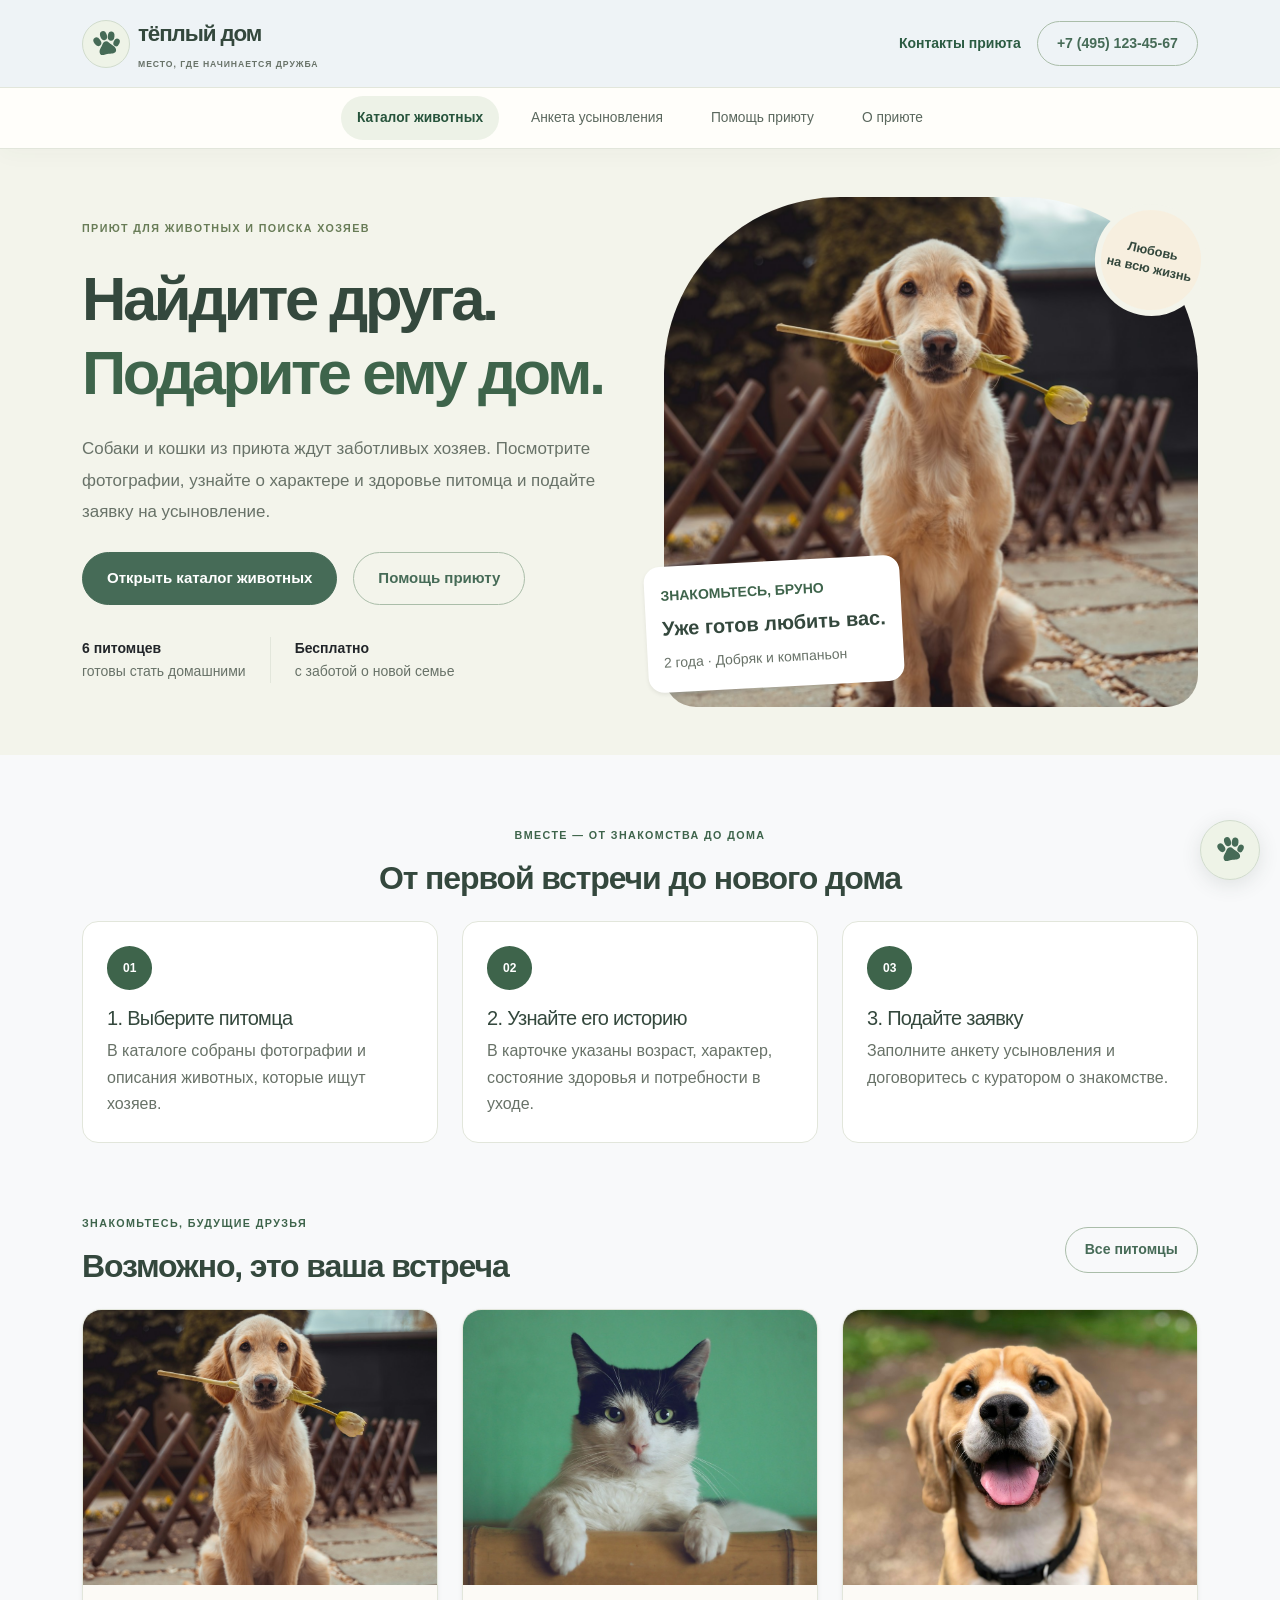
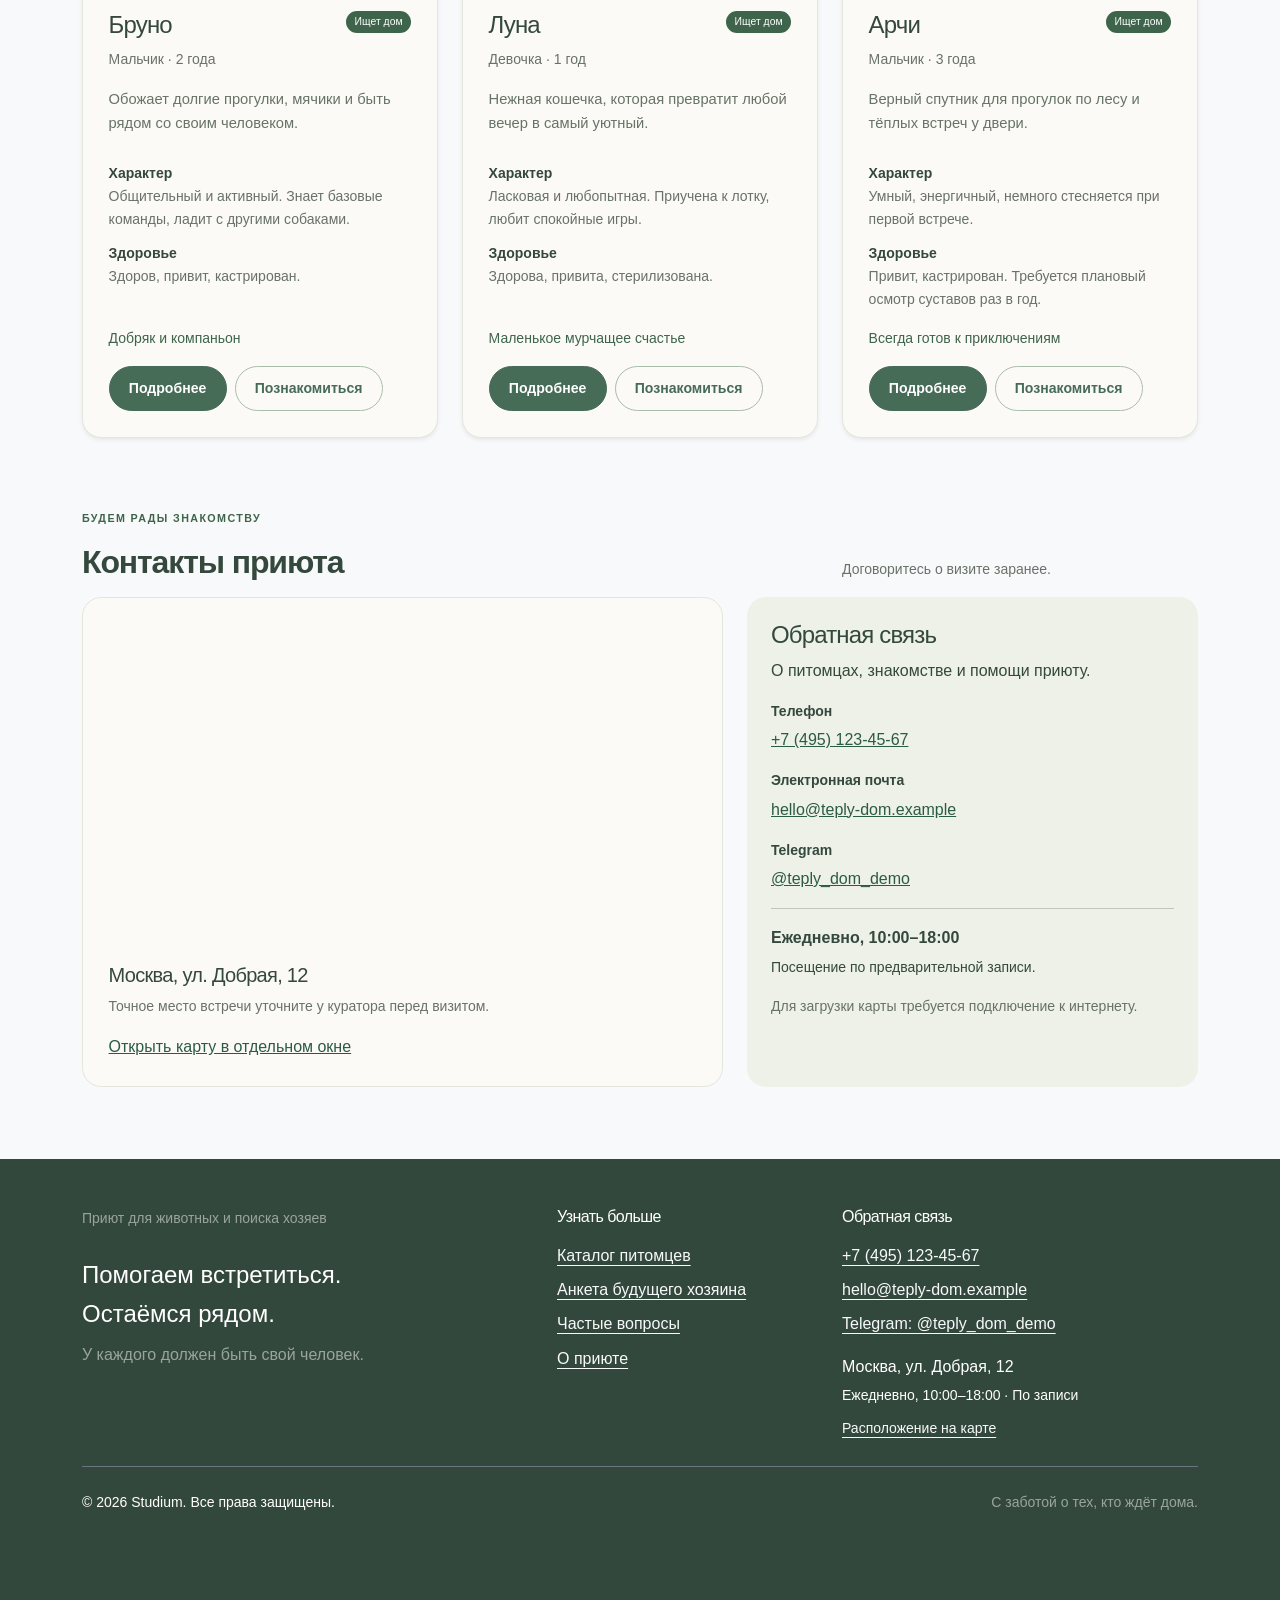
==== commit 960af0bf: "feat: replace shelter news with about section and logo scroll button" ====
--- a/index.html
+++ b/index.html
@@ -1,3 +1,3 @@
 <!doctype html>
 <html lang="ru"><head><meta charset="UTF-8"><meta name="viewport" content="width=device-width,initial-scale=1"><meta name="description" content="Найти друга — каталог животных, усыновление и помощь приюту Тёплый дом."><title>Найти друга — Тёплый дом</title><link rel="icon" href="images/logo.svg" type="image/svg+xml"><link href="https://cdn.jsdelivr.net/npm/bootstrap@5.3.8/dist/css/bootstrap.min.css" rel="stylesheet" onerror="this.onerror=null;this.href='vendor/bootstrap.min.css'"><link rel="stylesheet" href="css/custom.css"></head><body class="d-flex flex-column min-vh-100 bg-body-tertiary"><a class="visually-hidden-focusable position-absolute p-3 bg-white text-dark z-3" href="#main">Перейти к содержимому</a>
-<header class="site-header sticky-top" id="page-top" tabindex="-1"><div class="header-brandbar bg-white py-3 border-bottom"><div class="container d-flex align-items-center justify-content-between gap-3"><a class="navbar-brand d-inline-flex align-items-center gap-2" href="index.html"><span class="brand-paw" aria-hidden="true"><svg viewBox="0 0 48 48" width="32" height="32" fill="currentColor" aria-hidden="true" focusable="false"><ellipse cx="12" cy="18" rx="5" ry="7" transform="rotate(-25 12 18)"/><ellipse cx="23" cy="11" rx="5" ry="7" transform="rotate(-8 23 11)"/><ellipse cx="34" cy="14" rx="5" ry="7" transform="rotate(18 34 14)"/><ellipse cx="40" cy="25" rx="4.5" ry="6" transform="rotate(35 40 25)"/><path d="M12 35c0-5 4-7 7-12 3-4 7-4 10 0 4 5 8 7 8 12 0 7-8 5-12 4-5-1-13 3-13-4Z"/></svg></span><span class="fw-bold">тёплый дом<small class="d-block text-body-secondary brand-caption">МЕСТО, ГДЕ НАЧИНАЕТСЯ ДРУЖБА</small></span></a><div class="d-none d-lg-flex align-items-center gap-3"><a class="text-decoration-none small fw-bold" href="index.html#visit">Контакты приюта</a><a class="btn btn-outline-success d-none d-lg-inline-flex" href="tel:+74951234567">+7 (495) 123-45-67</a></div><button class="navbar-toggler d-lg-none" type="button" data-bs-toggle="collapse" data-bs-target="#mainNavbar" aria-controls="mainNavbar" aria-expanded="false" aria-label="Открыть меню"><span class="navbar-toggler-icon"></span></button></div></div><nav class="navbar navbar-expand-lg bg-white py-2 border-bottom" aria-label="Основная навигация"><div class="container"><div class="collapse navbar-collapse" id="mainNavbar"><ul class="navbar-nav mx-lg-auto gap-lg-3"><li class="nav-item"><a class="nav-link active" aria-current=page href="catalog.html">Каталог животных</a></li><li class="nav-item"><a class="nav-link "  href="order.html">Анкета усыновления</a></li><li class="nav-item"><a class="nav-link "  href="help.html">Помощь приюту</a></li><li class="nav-item"><a class="nav-link "  href="news.html">Новости приюта</a></li></ul></div></div></nav></header><main id="main" tabindex="-1"><section class="container-fluid hero-surface py-5"><div class="container"><div class="row align-items-center g-5"><div class="col-12 col-lg-6"><p class="eyebrow small fw-bold text-uppercase mb-4">Приют для животных и поиска хозяев</p><h1 class="display-4 fw-bold mb-4">Найдите друга.<br><span class="text-success">Подарите ему дом.</span></h1><p class="lead text-body-secondary hero-description">Собаки и кошки из приюта ждут заботливых хозяев. Посмотрите фотографии, узнайте о характере и здоровье питомца и подайте заявку на усыновление.</p><div class="d-flex flex-wrap gap-3 mt-4"><a class="btn btn-primary btn-lg" href="catalog.html">Открыть каталог животных</a><a class="btn btn-outline-success btn-lg" href="help.html">Помощь приюту</a></div><div class="d-flex gap-4 mt-4 pt-2 small text-body-secondary"><span><strong class="text-dark">6 питомцев</strong><br>готовы стать домашними</span><span class="border-start ps-4"><strong class="text-dark">Бесплатно</strong><br>с заботой о новой семье</span></div></div><div class="col-12 col-lg-6"><div class="hero-photo position-relative"><img class="img-fluid w-100 hero-image" src="images/pet-1.jpg" alt="Золотистый пёс Бруно с цветком ждёт своего человека" fetchpriority="high"><div class="hero-note position-absolute bg-white rounded-4 shadow-sm p-3"><span class="small text-success fw-bold">ЗНАКОМЬТЕСЬ, БРУНО</span><p class="fw-bold fs-5 my-1">Уже готов любить вас.</p><span class="small text-body-secondary">2 года · Добряк и компаньон</span></div><span class="hero-sticker position-absolute bg-warning-subtle rounded-circle d-flex align-items-center justify-content-center text-center fw-bold">Любовь<br>на всю жизнь</span></div></div></div></div></section><section class="container section-space"><p class="eyebrow text-center small fw-bold text-success text-uppercase">Вместе — от знакомства до дома</p><h2 class="mb-4 text-center">От первой встречи до нового дома</h2><div class="row g-4"><div class="col-12 col-md-4"><article class="p-4 border rounded-4 h-100 bg-white"><span class="badge rounded-circle text-bg-success mb-3 p-3">01</span><h3 class="h5">1. Выберите питомца</h3><p class="text-body-secondary mb-0">В каталоге собраны фотографии и описания животных, которые ищут хозяев.</p></article></div><div class="col-12 col-md-4"><article class="p-4 border rounded-4 h-100 bg-white"><span class="badge rounded-circle text-bg-success mb-3 p-3">02</span><h3 class="h5">2. Узнайте его историю</h3><p class="text-body-secondary mb-0">В карточке указаны возраст, характер, состояние здоровья и потребности в уходе.</p></article></div><div class="col-12 col-md-4"><article class="p-4 border rounded-4 h-100 bg-white"><span class="badge rounded-circle text-bg-success mb-3 p-3">03</span><h3 class="h5">3. Подайте заявку</h3><p class="text-body-secondary mb-0">Заполните анкету усыновления и договоритесь с куратором о знакомстве.</p></article></div></div></section><section class="container section-space" id="popular"><div class="d-flex flex-wrap justify-content-between align-items-center gap-3 mb-4"><div><p class="eyebrow small fw-bold text-success text-uppercase">Знакомьтесь, будущие друзья</p><h2 class="mb-0">Возможно, это ваша встреча</h2></div><a class="btn btn-outline-primary" href="catalog.html">Все питомцы</a></div><div class="row g-4"><div class="col-12 col-md-6 col-lg-4" ><article class="card pet-card h-100 shadow-sm"><img class="card-img-top" src="images/pet-1.jpg" alt="Собака Бруно" loading="lazy"><div class="card-body d-flex flex-column"><div class="d-flex justify-content-between gap-2 align-items-start"><h3 class="card-title h4">Бруно</h3><span class="badge rounded-pill text-bg-success">Ищет дом</span></div><p class="small text-body-secondary">Мальчик · 2 года</p><p class="card-text">Обожает долгие прогулки, мячики и быть рядом со своим человеком.</p><dl class="small pet-facts mb-3"><dt>Характер</dt><dd>Общительный и активный. Знает базовые команды, ладит с другими собаками.</dd><dt>Здоровье</dt><dd class="mb-0">Здоров, привит, кастрирован.</dd></dl><p class="small text-success mt-auto">Добряк и компаньон</p><div class="d-flex flex-wrap gap-2"><a class="btn btn-primary" href="product.html?id=1">Подробнее<span class="visually-hidden"> о питомце Бруно</span></a><button class="btn btn-outline-primary" type="button" data-bs-toggle="modal" data-bs-target="#orderModal" data-pet-id="1">Познакомиться<span class="visually-hidden"> с питомцем Бруно</span></button></div></div></article></div><div class="col-12 col-md-6 col-lg-4" ><article class="card pet-card h-100 shadow-sm"><img class="card-img-top" src="images/pet-2.jpg" alt="Кошка Луна" loading="lazy"><div class="card-body d-flex flex-column"><div class="d-flex justify-content-between gap-2 align-items-start"><h3 class="card-title h4">Луна</h3><span class="badge rounded-pill text-bg-success">Ищет дом</span></div><p class="small text-body-secondary">Девочка · 1 год</p><p class="card-text">Нежная кошечка, которая превратит любой вечер в самый уютный.</p><dl class="small pet-facts mb-3"><dt>Характер</dt><dd>Ласковая и любопытная. Приучена к лотку, любит спокойные игры.</dd><dt>Здоровье</dt><dd class="mb-0">Здорова, привита, стерилизована.</dd></dl><p class="small text-success mt-auto">Маленькое мурчащее счастье</p><div class="d-flex flex-wrap gap-2"><a class="btn btn-primary" href="product.html?id=2">Подробнее<span class="visually-hidden"> о питомце Луна</span></a><button class="btn btn-outline-primary" type="button" data-bs-toggle="modal" data-bs-target="#orderModal" data-pet-id="2">Познакомиться<span class="visually-hidden"> с питомцем Луна</span></button></div></div></article></div><div class="col-12 col-md-6 col-lg-4" ><article class="card pet-card h-100 shadow-sm"><img class="card-img-top" src="images/pet-3.jpg" alt="Собака Арчи" loading="lazy"><div class="card-body d-flex flex-column"><div class="d-flex justify-content-between gap-2 align-items-start"><h3 class="card-title h4">Арчи</h3><span class="badge rounded-pill text-bg-success">Ищет дом</span></div><p class="small text-body-secondary">Мальчик · 3 года</p><p class="card-text">Верный спутник для прогулок по лесу и тёплых встреч у двери.</p><dl class="small pet-facts mb-3"><dt>Характер</dt><dd>Умный, энергичный, немного стесняется при первой встрече.</dd><dt>Здоровье</dt><dd class="mb-0">Привит, кастрирован. Требуется плановый осмотр суставов раз в год.</dd></dl><p class="small text-success mt-auto">Всегда готов к приключениям</p><div class="d-flex flex-wrap gap-2"><a class="btn btn-primary" href="product.html?id=3">Подробнее<span class="visually-hidden"> о питомце Арчи</span></a><button class="btn btn-outline-primary" type="button" data-bs-toggle="modal" data-bs-target="#orderModal" data-pet-id="3">Познакомиться<span class="visually-hidden"> с питомцем Арчи</span></button></div></div></article></div></div></section><section class="container section-space" id="visit"><div class="row g-4 align-items-end mb-3"><div class="col-12 col-md-8"><p class="eyebrow small fw-bold text-success text-uppercase">Будем рады знакомству</p><h2 class="mb-0">Контакты приюта</h2></div><div class="col-12 col-md-4"><p class="small text-body-secondary mb-0">Договоритесь о визите заранее.</p></div></div><div class="row g-4"><div class="col-12 col-lg-7"><div class="card h-100 overflow-hidden"><iframe class="shelter-map" title="Карта: условное расположение приюта в Москве" src="https://www.openstreetmap.org/export/embed.html?bbox=37.59%2C55.735%2C37.65%2C55.765&amp;layer=mapnik&amp;marker=55.75%2C37.62" loading="lazy" referrerpolicy="no-referrer"></iframe><div class="card-body"><h3 class="h5">Москва, ул. Добрая, 12</h3><p class="small text-body-secondary">Точное место встречи уточните у куратора перед визитом.</p><a href="https://www.openstreetmap.org/?mlat=55.75&amp;mlon=37.62#map=15/55.75/37.62" target="_blank" rel="noopener noreferrer">Открыть карту в отдельном окне</a></div></div></div><div class="col-12 col-lg-5"><aside class="card h-100 bg-success-subtle border-0"><div class="card-body p-4"><h3 class="h4">Обратная связь</h3><p>О питомцах, знакомстве и помощи приюту.</p><dl><dt class="small mb-1 mt-3">Телефон</dt><dd><a href="tel:+74951234567">+7 (495) 123-45-67</a></dd><dt class="small mb-1 mt-3">Электронная почта</dt><dd><a class="text-break" href="mailto:hello@teply-dom.example">hello@teply-dom.example</a></dd><dt class="small mb-1 mt-3">Telegram</dt><dd><a href="https://t.me/teply_dom_demo" target="_blank" rel="noopener noreferrer">@teply_dom_demo</a></dd></dl><hr><p class="fw-bold mb-1">Ежедневно, 10:00–18:00</p><p class="small">Посещение по предварительной записи.</p><p class="small text-body-secondary mb-0">Для загрузки карты требуется подключение к интернету.</p></div></aside></div></div></section></main><footer class="site-footer bg-dark text-white pt-5 pb-4 mt-auto"><div class="container"><div class="row g-4"><div class="col-12 col-md-5"><p class="small text-white-50 mb-0">Приют для животных и поиска хозяев</p><p class="fs-4 mt-4 mb-2">Помогаем встретиться.<br>Остаёмся рядом.</p><p class="text-white-50">У каждого должен быть свой человек.</p></div><div class="col-12 col-md-3"><h2 class="h6 mb-3">Узнать больше</h2><ul class="list-unstyled"><li class="mb-2"><a class="link-light" href="catalog.html">Каталог питомцев</a></li><li class="mb-2"><a class="link-light" href="order.html">Анкета будущего хозяина</a></li><li class="mb-2"><a class="link-light" href="order.html#faq">Частые вопросы</a></li><li class="mb-2"><a class="link-light" href="news.html">Новости приюта</a></li></ul></div><div class="col-12 col-md-4"><h2 class="h6 mb-3">Обратная связь</h2><address class="mb-0"><a class="link-light d-block mb-2" href="tel:+74951234567">+7 (495) 123-45-67</a><a class="link-light d-block mb-2 text-break" href="mailto:hello@teply-dom.example">hello@teply-dom.example</a><a class="link-light d-block mb-2" href="https://t.me/teply_dom_demo" target="_blank" rel="noopener noreferrer">Telegram: @teply_dom_demo</a><p class="mt-3 mb-1">Москва, ул. Добрая, 12</p><p class="small mb-2">Ежедневно, 10:00–18:00 · По записи</p><a class="link-light small" href="index.html#visit">Расположение на карте</a></address></div></div><div class="border-top border-secondary mt-4 pt-4 d-flex flex-wrap align-items-center justify-content-between gap-3"><small>© 2026 Studium. Все права защищены.</small><small class="text-white-50">С заботой о тех, кто ждёт дома.</small></div></div></footer><button class="btn shadow back-top scroll-top-button" id="floating-top" type="button" data-back-top aria-label="Наверх страницы" title="Наверх страницы"><svg viewBox="0 0 24 24" width="26" height="26" fill="none" stroke="currentColor" stroke-width="2" stroke-linecap="round" stroke-linejoin="round" aria-hidden="true" focusable="false"><path d="M12 19V5M5 12l7-7 7 7"/></svg></button><div class="modal fade" id="orderModal" tabindex="-1" aria-labelledby="orderModalLabel" aria-hidden="true"><div class="modal-dialog modal-dialog-centered modal-dialog-scrollable"><div class="modal-content"><div class="modal-header"><h2 class="modal-title fs-5" id="orderModalLabel">Знакомство с питомцем</h2><button class="btn-close" type="button" data-bs-dismiss="modal" aria-label="Закрыть"></button></div><div class="modal-body"><div class="alert alert-info small" role="alert">Укажите имя и телефон. Мы подготовим письмо куратору о знакомстве с выбранным питомцем. Данные не отправляются автоматически.</div><p>Вы выбрали: <strong id="modal-pet-label">Бруно</strong></p><form id="quick-form"><input type="hidden" name="pet" value="Бруно"><div class="mb-3"><label class="form-label" for="quick-name">Ваше имя *</label><input class="form-control" id="quick-name" name="name" autocomplete="name" required maxlength="100"></div><div class="mb-3"><label class="form-label" for="quick-phone">Телефон *</label><input class="form-control" id="quick-phone" name="phone" type="tel" autocomplete="tel" pattern="[+0-9 ()-]{7,25}" title="От 7 до 25 символов: цифры, пробелы, +, скобки или дефис" required></div><div class="form-check"><input class="form-check-input" id="quick-agree" name="agree" type="checkbox" required><label class="form-check-label small" for="quick-agree">Мне есть 18 лет, я согласен(на) на обработку данных в этой локальной форме. *</label></div></form><div id="quick-result" class="alert alert-success mt-3" role="status" hidden></div><div id="quick-actions" class="d-flex flex-wrap gap-2 mt-3" hidden><a class="btn btn-primary" id="quick-email" href="mailto:hello@teply-dom.example">Отправить заявку по почте</a><button type="button" class="btn btn-outline-secondary" id="quick-download">Скачать копию</button></div></div><div class="modal-footer"><button type="button" class="btn btn-outline-secondary" data-bs-dismiss="modal">Закрыть</button><button type="submit" form="quick-form" class="btn btn-primary">Подготовить заявку</button></div></div></div></div><script src="https://cdn.jsdelivr.net/npm/bootstrap@5.3.8/dist/js/bootstrap.bundle.min.js" onerror="this.onerror=null;this.src='vendor/bootstrap.bundle.min.js'"></script><script src="js/data.js"></script><script src="js/app.js"></script></body></html>+<header class="site-header sticky-top" id="page-top" tabindex="-1"><div class="header-brandbar bg-white py-3 border-bottom"><div class="container d-flex align-items-center justify-content-between gap-3"><a class="navbar-brand d-inline-flex align-items-center gap-2" href="index.html"><span class="brand-paw" aria-hidden="true"><svg viewBox="0 0 48 48" width="32" height="32" fill="currentColor" aria-hidden="true" focusable="false"><ellipse cx="12" cy="18" rx="5" ry="7" transform="rotate(-25 12 18)"/><ellipse cx="23" cy="11" rx="5" ry="7" transform="rotate(-8 23 11)"/><ellipse cx="34" cy="14" rx="5" ry="7" transform="rotate(18 34 14)"/><ellipse cx="40" cy="25" rx="4.5" ry="6" transform="rotate(35 40 25)"/><path d="M12 35c0-5 4-7 7-12 3-4 7-4 10 0 4 5 8 7 8 12 0 7-8 5-12 4-5-1-13 3-13-4Z"/></svg></span><span class="fw-bold">тёплый дом<small class="d-block text-body-secondary brand-caption">МЕСТО, ГДЕ НАЧИНАЕТСЯ ДРУЖБА</small></span></a><div class="d-none d-lg-flex align-items-center gap-3"><a class="text-decoration-none small fw-bold" href="about.html#contacts">Контакты приюта</a><a class="btn btn-outline-success d-none d-lg-inline-flex" href="tel:+74951234567">+7 (495) 123-45-67</a></div><button class="navbar-toggler d-lg-none" type="button" data-bs-toggle="collapse" data-bs-target="#mainNavbar" aria-controls="mainNavbar" aria-expanded="false" aria-label="Открыть меню"><span class="navbar-toggler-icon"></span></button></div></div><nav class="navbar navbar-expand-lg bg-white py-2 border-bottom" aria-label="Основная навигация"><div class="container"><div class="collapse navbar-collapse" id="mainNavbar"><ul class="navbar-nav mx-lg-auto gap-lg-3"><li class="nav-item"><a class="nav-link active" aria-current=page href="catalog.html">Каталог животных</a></li><li class="nav-item"><a class="nav-link "  href="order.html">Анкета усыновления</a></li><li class="nav-item"><a class="nav-link "  href="help.html">Помощь приюту</a></li><li class="nav-item"><a class="nav-link "  href="about.html">О приюте</a></li></ul></div></div></nav></header><main id="main" tabindex="-1"><section class="container-fluid hero-surface py-5"><div class="container"><div class="row align-items-center g-5"><div class="col-12 col-lg-6"><p class="eyebrow small fw-bold text-uppercase mb-4">Приют для животных и поиска хозяев</p><h1 class="display-4 fw-bold mb-4">Найдите друга.<br><span class="text-success">Подарите ему дом.</span></h1><p class="lead text-body-secondary hero-description">Собаки и кошки из приюта ждут заботливых хозяев. Посмотрите фотографии, узнайте о характере и здоровье питомца и подайте заявку на усыновление.</p><div class="d-flex flex-wrap gap-3 mt-4"><a class="btn btn-primary btn-lg" href="catalog.html">Открыть каталог животных</a><a class="btn btn-outline-success btn-lg" href="help.html">Помощь приюту</a></div><div class="d-flex gap-4 mt-4 pt-2 small text-body-secondary"><span><strong class="text-dark">6 питомцев</strong><br>готовы стать домашними</span><span class="border-start ps-4"><strong class="text-dark">Бесплатно</strong><br>с заботой о новой семье</span></div></div><div class="col-12 col-lg-6"><div class="hero-photo position-relative"><img class="img-fluid w-100 hero-image" src="images/pet-1.jpg" alt="Золотистый пёс Бруно с цветком ждёт своего человека" fetchpriority="high"><div class="hero-note position-absolute bg-white rounded-4 shadow-sm p-3"><span class="small text-success fw-bold">ЗНАКОМЬТЕСЬ, БРУНО</span><p class="fw-bold fs-5 my-1">Уже готов любить вас.</p><span class="small text-body-secondary">2 года · Добряк и компаньон</span></div><span class="hero-sticker position-absolute bg-warning-subtle rounded-circle d-flex align-items-center justify-content-center text-center fw-bold">Любовь<br>на всю жизнь</span></div></div></div></div></section><section class="container section-space"><p class="eyebrow text-center small fw-bold text-success text-uppercase">Вместе — от знакомства до дома</p><h2 class="mb-4 text-center">От первой встречи до нового дома</h2><div class="row g-4"><div class="col-12 col-md-4"><article class="p-4 border rounded-4 h-100 bg-white"><span class="badge rounded-circle text-bg-success mb-3 p-3">01</span><h3 class="h5">1. Выберите питомца</h3><p class="text-body-secondary mb-0">В каталоге собраны фотографии и описания животных, которые ищут хозяев.</p></article></div><div class="col-12 col-md-4"><article class="p-4 border rounded-4 h-100 bg-white"><span class="badge rounded-circle text-bg-success mb-3 p-3">02</span><h3 class="h5">2. Узнайте его историю</h3><p class="text-body-secondary mb-0">В карточке указаны возраст, характер, состояние здоровья и потребности в уходе.</p></article></div><div class="col-12 col-md-4"><article class="p-4 border rounded-4 h-100 bg-white"><span class="badge rounded-circle text-bg-success mb-3 p-3">03</span><h3 class="h5">3. Подайте заявку</h3><p class="text-body-secondary mb-0">Заполните анкету усыновления и договоритесь с куратором о знакомстве.</p></article></div></div></section><section class="container section-space" id="popular"><div class="d-flex flex-wrap justify-content-between align-items-center gap-3 mb-4"><div><p class="eyebrow small fw-bold text-success text-uppercase">Знакомьтесь, будущие друзья</p><h2 class="mb-0">Возможно, это ваша встреча</h2></div><a class="btn btn-outline-primary" href="catalog.html">Все питомцы</a></div><div class="row g-4"><div class="col-12 col-md-6 col-lg-4" ><article class="card pet-card h-100 shadow-sm"><img class="card-img-top" src="images/pet-1.jpg" alt="Собака Бруно" loading="lazy"><div class="card-body d-flex flex-column"><div class="d-flex justify-content-between gap-2 align-items-start"><h3 class="card-title h4">Бруно</h3><span class="badge rounded-pill text-bg-success">Ищет дом</span></div><p class="small text-body-secondary">Мальчик · 2 года</p><p class="card-text">Обожает долгие прогулки, мячики и быть рядом со своим человеком.</p><dl class="small pet-facts mb-3"><dt>Характер</dt><dd>Общительный и активный. Знает базовые команды, ладит с другими собаками.</dd><dt>Здоровье</dt><dd class="mb-0">Здоров, привит, кастрирован.</dd></dl><p class="small text-success mt-auto">Добряк и компаньон</p><div class="d-flex flex-wrap gap-2"><a class="btn btn-primary" href="product.html?id=1">Подробнее<span class="visually-hidden"> о питомце Бруно</span></a><button class="btn btn-outline-primary" type="button" data-bs-toggle="modal" data-bs-target="#orderModal" data-pet-id="1">Познакомиться<span class="visually-hidden"> с питомцем Бруно</span></button></div></div></article></div><div class="col-12 col-md-6 col-lg-4" ><article class="card pet-card h-100 shadow-sm"><img class="card-img-top" src="images/pet-2.jpg" alt="Кошка Луна" loading="lazy"><div class="card-body d-flex flex-column"><div class="d-flex justify-content-between gap-2 align-items-start"><h3 class="card-title h4">Луна</h3><span class="badge rounded-pill text-bg-success">Ищет дом</span></div><p class="small text-body-secondary">Девочка · 1 год</p><p class="card-text">Нежная кошечка, которая превратит любой вечер в самый уютный.</p><dl class="small pet-facts mb-3"><dt>Характер</dt><dd>Ласковая и любопытная. Приучена к лотку, любит спокойные игры.</dd><dt>Здоровье</dt><dd class="mb-0">Здорова, привита, стерилизована.</dd></dl><p class="small text-success mt-auto">Маленькое мурчащее счастье</p><div class="d-flex flex-wrap gap-2"><a class="btn btn-primary" href="product.html?id=2">Подробнее<span class="visually-hidden"> о питомце Луна</span></a><button class="btn btn-outline-primary" type="button" data-bs-toggle="modal" data-bs-target="#orderModal" data-pet-id="2">Познакомиться<span class="visually-hidden"> с питомцем Луна</span></button></div></div></article></div><div class="col-12 col-md-6 col-lg-4" ><article class="card pet-card h-100 shadow-sm"><img class="card-img-top" src="images/pet-3.jpg" alt="Собака Арчи" loading="lazy"><div class="card-body d-flex flex-column"><div class="d-flex justify-content-between gap-2 align-items-start"><h3 class="card-title h4">Арчи</h3><span class="badge rounded-pill text-bg-success">Ищет дом</span></div><p class="small text-body-secondary">Мальчик · 3 года</p><p class="card-text">Верный спутник для прогулок по лесу и тёплых встреч у двери.</p><dl class="small pet-facts mb-3"><dt>Характер</dt><dd>Умный, энергичный, немного стесняется при первой встрече.</dd><dt>Здоровье</dt><dd class="mb-0">Привит, кастрирован. Требуется плановый осмотр суставов раз в год.</dd></dl><p class="small text-success mt-auto">Всегда готов к приключениям</p><div class="d-flex flex-wrap gap-2"><a class="btn btn-primary" href="product.html?id=3">Подробнее<span class="visually-hidden"> о питомце Арчи</span></a><button class="btn btn-outline-primary" type="button" data-bs-toggle="modal" data-bs-target="#orderModal" data-pet-id="3">Познакомиться<span class="visually-hidden"> с питомцем Арчи</span></button></div></div></article></div></div></section><section class="container section-space" id="visit"><div class="row g-4 align-items-end mb-3"><div class="col-12 col-md-8"><p class="eyebrow small fw-bold text-success text-uppercase">Будем рады знакомству</p><h2 class="mb-0">Контакты приюта</h2></div><div class="col-12 col-md-4"><p class="small text-body-secondary mb-0">Договоритесь о визите заранее.</p></div></div><div class="row g-4"><div class="col-12 col-lg-7"><div class="card h-100 overflow-hidden"><iframe class="shelter-map" title="Карта: условное расположение приюта в Москве" src="https://www.openstreetmap.org/export/embed.html?bbox=37.59%2C55.735%2C37.65%2C55.765&amp;layer=mapnik&amp;marker=55.75%2C37.62" loading="lazy" referrerpolicy="no-referrer"></iframe><div class="card-body"><h3 class="h5">Москва, ул. Добрая, 12</h3><p class="small text-body-secondary">Точное место встречи уточните у куратора перед визитом.</p><a href="https://www.openstreetmap.org/?mlat=55.75&amp;mlon=37.62#map=15/55.75/37.62" target="_blank" rel="noopener noreferrer">Открыть карту в отдельном окне</a></div></div></div><div class="col-12 col-lg-5"><aside class="card h-100 bg-success-subtle border-0"><div class="card-body p-4"><h3 class="h4">Обратная связь</h3><p>О питомцах, знакомстве и помощи приюту.</p><dl><dt class="small mb-1 mt-3">Телефон</dt><dd><a href="tel:+74951234567">+7 (495) 123-45-67</a></dd><dt class="small mb-1 mt-3">Электронная почта</dt><dd><a class="text-break" href="mailto:hello@teply-dom.example">hello@teply-dom.example</a></dd><dt class="small mb-1 mt-3">Telegram</dt><dd><a href="https://t.me/teply_dom_demo" target="_blank" rel="noopener noreferrer">@teply_dom_demo</a></dd></dl><hr><p class="fw-bold mb-1">Ежедневно, 10:00–18:00</p><p class="small">Посещение по предварительной записи.</p><p class="small text-body-secondary mb-0">Для загрузки карты требуется подключение к интернету.</p></div></aside></div></div></section></main><footer class="site-footer bg-dark text-white pt-5 pb-4 mt-auto"><div class="container"><div class="row g-4"><div class="col-12 col-md-5"><p class="small text-white-50 mb-0">Приют для животных и поиска хозяев</p><p class="fs-4 mt-4 mb-2">Помогаем встретиться.<br>Остаёмся рядом.</p><p class="text-white-50">У каждого должен быть свой человек.</p></div><div class="col-12 col-md-3"><h2 class="h6 mb-3">Узнать больше</h2><ul class="list-unstyled"><li class="mb-2"><a class="link-light" href="catalog.html">Каталог питомцев</a></li><li class="mb-2"><a class="link-light" href="order.html">Анкета будущего хозяина</a></li><li class="mb-2"><a class="link-light" href="about.html#faq">Частые вопросы</a></li><li class="mb-2"><a class="link-light" href="about.html">О приюте</a></li></ul></div><div class="col-12 col-md-4"><h2 class="h6 mb-3">Обратная связь</h2><address class="mb-0"><a class="link-light d-block mb-2" href="tel:+74951234567">+7 (495) 123-45-67</a><a class="link-light d-block mb-2 text-break" href="mailto:hello@teply-dom.example">hello@teply-dom.example</a><a class="link-light d-block mb-2" href="https://t.me/teply_dom_demo" target="_blank" rel="noopener noreferrer">Telegram: @teply_dom_demo</a><p class="mt-3 mb-1">Москва, ул. Добрая, 12</p><p class="small mb-2">Ежедневно, 10:00–18:00 · По записи</p><a class="link-light small" href="about.html#contacts">Расположение на карте</a></address></div></div><div class="border-top border-secondary mt-4 pt-4 d-flex flex-wrap align-items-center justify-content-between gap-3"><small>© 2026 Studium. Все права защищены.</small><small class="text-white-50">С заботой о тех, кто ждёт дома.</small></div></div></footer><button class="btn shadow back-top scroll-top-button" id="floating-top" type="button" data-back-top aria-label="Наверх страницы" title="Наверх страницы"><svg viewBox="0 0 48 48" width="32" height="32" fill="currentColor" aria-hidden="true" focusable="false"><ellipse cx="12" cy="18" rx="5" ry="7" transform="rotate(-25 12 18)"/><ellipse cx="23" cy="11" rx="5" ry="7" transform="rotate(-8 23 11)"/><ellipse cx="34" cy="14" rx="5" ry="7" transform="rotate(18 34 14)"/><ellipse cx="40" cy="25" rx="4.5" ry="6" transform="rotate(35 40 25)"/><path d="M12 35c0-5 4-7 7-12 3-4 7-4 10 0 4 5 8 7 8 12 0 7-8 5-12 4-5-1-13 3-13-4Z"/></svg></button><div class="modal fade" id="orderModal" tabindex="-1" aria-labelledby="orderModalLabel" aria-hidden="true"><div class="modal-dialog modal-dialog-centered modal-dialog-scrollable"><div class="modal-content"><div class="modal-header"><h2 class="modal-title fs-5" id="orderModalLabel">Знакомство с питомцем</h2><button class="btn-close" type="button" data-bs-dismiss="modal" aria-label="Закрыть"></button></div><div class="modal-body"><div class="alert alert-info small" role="alert">Укажите имя и телефон. Мы подготовим письмо куратору о знакомстве с выбранным питомцем. Данные не отправляются автоматически.</div><p>Вы выбрали: <strong id="modal-pet-label">Бруно</strong></p><form id="quick-form"><input type="hidden" name="pet" value="Бруно"><div class="mb-3"><label class="form-label" for="quick-name">Ваше имя *</label><input class="form-control" id="quick-name" name="name" autocomplete="name" required maxlength="100"></div><div class="mb-3"><label class="form-label" for="quick-phone">Телефон *</label><input class="form-control" id="quick-phone" name="phone" type="tel" autocomplete="tel" pattern="[+0-9 ()-]{7,25}" title="От 7 до 25 символов: цифры, пробелы, +, скобки или дефис" required></div><div class="form-check"><input class="form-check-input" id="quick-agree" name="agree" type="checkbox" required><label class="form-check-label small" for="quick-agree">Мне есть 18 лет, я согласен(на) на обработку данных в этой локальной форме. *</label></div></form><div id="quick-result" class="alert alert-success mt-3" role="status" hidden></div><div id="quick-actions" class="d-flex flex-wrap gap-2 mt-3" hidden><a class="btn btn-primary" id="quick-email" href="mailto:hello@teply-dom.example">Отправить заявку по почте</a><button type="button" class="btn btn-outline-secondary" id="quick-download">Скачать копию</button></div></div><div class="modal-footer"><button type="button" class="btn btn-outline-secondary" data-bs-dismiss="modal">Закрыть</button><button type="submit" form="quick-form" class="btn btn-primary">Подготовить заявку</button></div></div></div></div><script src="https://cdn.jsdelivr.net/npm/bootstrap@5.3.8/dist/js/bootstrap.bundle.min.js" onerror="this.onerror=null;this.src='vendor/bootstrap.bundle.min.js'"></script><script src="js/data.js"></script><script src="js/app.js"></script></body></html>
--- a/css/custom.css
+++ b/css/custom.css
@@ -41,8 +41,7 @@
 .site-footer.bg-dark { background: #33483d !important; padding-bottom: 90px !important; }
 .site-footer a { text-underline-offset: 4px; }
 .back-top { position: fixed; bottom: 20px; right: 20px; z-index: 1020; }
-.news-surface { background: #f5f1f5; }
-.news-feature-image { width: 100%; height: 100%; min-height: 320px; max-height: 440px; object-fit: cover; }
+.about-surface { background: #f6f3ec; }
 [hidden] { display: none !important; }
 @media (max-width: 991.98px) { .hero-note { left: 15px; } .hero-image { height: 460px; } .navbar-nav { padding-top: 1rem; } }
 @media (max-width: 575.98px) { .hero-image { height: 370px; } .hero-sticker { right: 0; width: 95px; height: 95px; } .hero-note { left: 10px; right: 10px; bottom: 14px; transform: none; } .brand-caption { font-size: .48rem; } .pet-detail-image { height: 340px; } .back-top { bottom: 12px; right: 12px; font-size: .8rem; } .section-space { margin-top: 48px; margin-bottom: 48px; } .card-body { padding: 1.25rem; } }
@@ -57,7 +56,7 @@
 .site-header .navbar-collapse { max-height: calc(100dvh - 125px); overflow-y: auto; }
 .scroll-top-button { width: 60px; height: 60px; display: inline-flex; align-items: center; justify-content: center; padding: 0; border: 1px solid #d1dccd; border-radius: 50%; background: #eef3e7; color: #466b57; box-shadow: 0 5px 20px #34483d20 !important; }
 .scroll-top-button:hover,.scroll-top-button:active { background: #e0ead8; color: #294633; border-color: #b5c6ae; }
-.scroll-top-button svg { transform: none; }
+.scroll-top-button svg { transform: rotate(-12deg); }
 @media (max-width: 575.98px) { html { scroll-padding-top: 150px; } .scroll-top-button { width: 54px; height: 54px; } }
 
 .brand-paw { display: inline-flex; align-items: center; justify-content: center; width: 48px; height: 48px; flex-shrink: 0; border: 1px solid #d1dccd; border-radius: 50%; background: #eef3e7; color: #466b57; }
@@ -69,7 +68,7 @@
   @media (hover: hover) and (pointer: fine) {
     .btn:hover { transform: translateY(-2px); }
     .navbar-brand:hover .brand-paw { transform: scale(1.04); }
-    .scroll-top-button:hover svg { transform: translateY(-2px); }
+    .scroll-top-button:hover svg { transform: translateY(-2px) rotate(-12deg); }
   }
 }
 @keyframes welcome-in { from { opacity: 0; transform: translateY(8px); } to { opacity: 1; transform: translateY(0); } }
@@ -78,3 +77,5 @@
 .header-brandbar { background-color: #eef3f6 !important; } .header-brandbar .navbar-brand { margin: 0; } .header-brandbar .navbar-toggler { padding: .5rem; border: 1px solid #d1dccd; border-radius: .8rem; } .header-brandbar .navbar-toggler-icon { background-image: url("data:image/svg+xml,%3Csvg xmlns='http://www.w3.org/2000/svg' viewBox='0 0 30 30'%3E%3Cpath stroke='%23466b57' stroke-width='2' stroke-linecap='round' d='M4 7h22M4 15h22M4 23h22'/%3E%3C/svg%3E"); }
 
 .pet-facts dt { font-weight: 600; margin-top: .65rem; } .pet-facts dd { color: #687268; margin-bottom: .5rem; } .application-pet-photo { width: 88px; height: 96px; object-fit: cover; flex-shrink: 0; }
+
+.about-photo { height: 340px; object-fit: cover; }
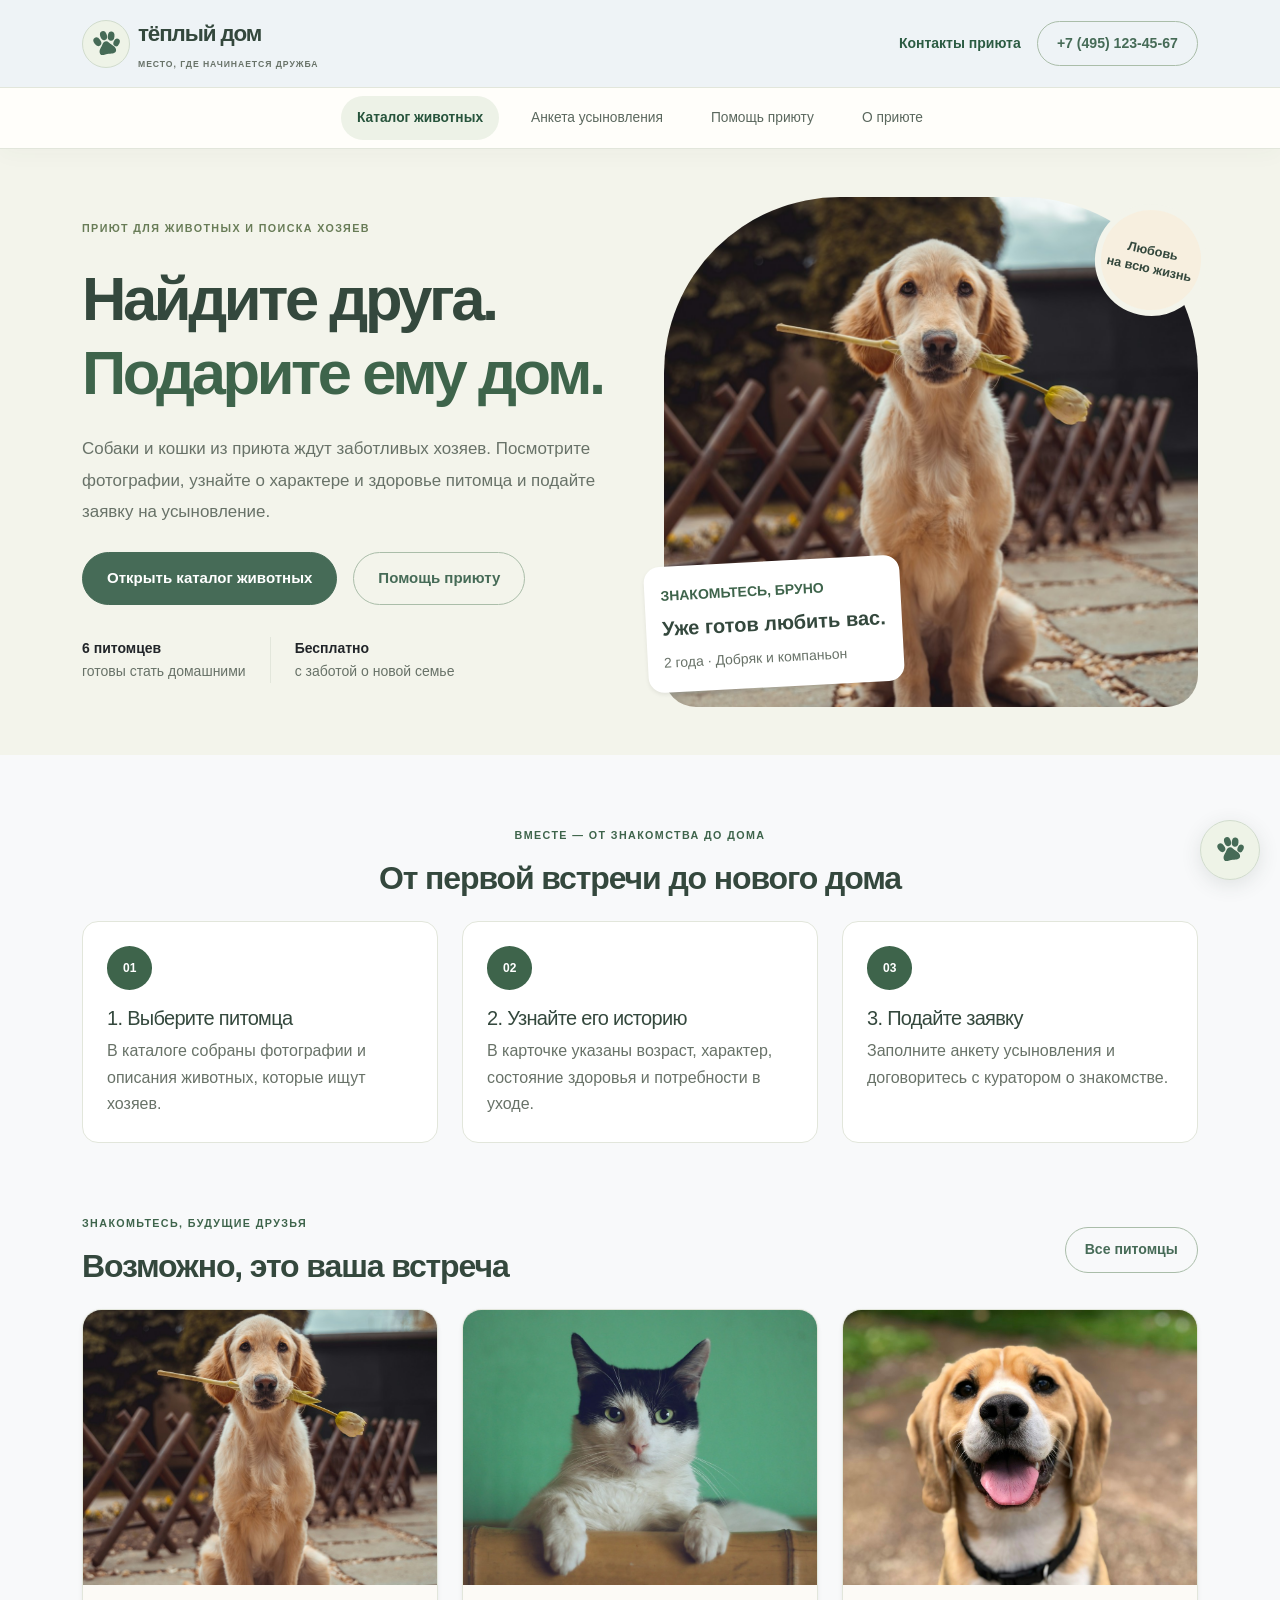
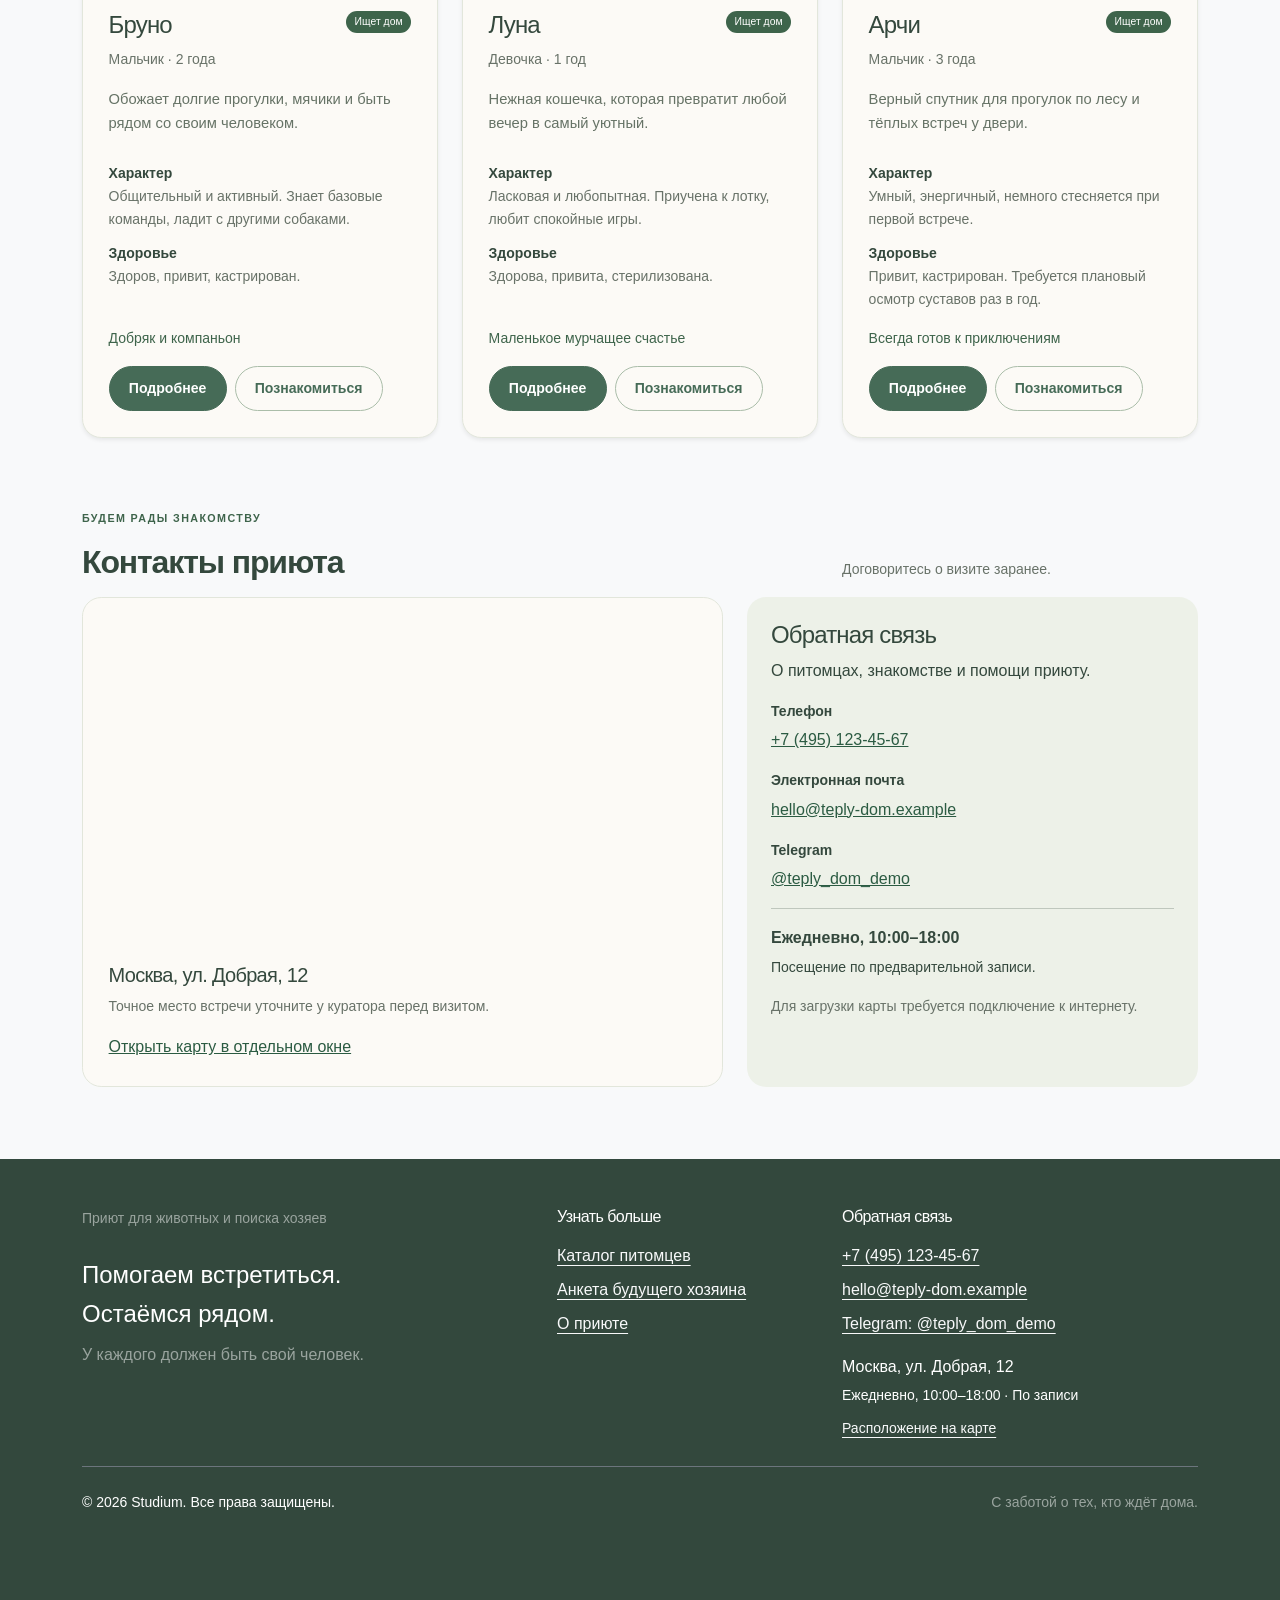
==== commit 2f00be14: "Keep frequently asked questions only on About shelter page" ====
--- a/index.html
+++ b/index.html
@@ -1,3 +1,3 @@
 <!doctype html>
 <html lang="ru"><head><meta charset="UTF-8"><meta name="viewport" content="width=device-width,initial-scale=1"><meta name="description" content="Найти друга — каталог животных, усыновление и помощь приюту Тёплый дом."><title>Найти друга — Тёплый дом</title><link rel="icon" href="images/logo.svg" type="image/svg+xml"><link href="https://cdn.jsdelivr.net/npm/bootstrap@5.3.8/dist/css/bootstrap.min.css" rel="stylesheet" onerror="this.onerror=null;this.href='vendor/bootstrap.min.css'"><link rel="stylesheet" href="css/custom.css"></head><body class="d-flex flex-column min-vh-100 bg-body-tertiary"><a class="visually-hidden-focusable position-absolute p-3 bg-white text-dark z-3" href="#main">Перейти к содержимому</a>
-<header class="site-header sticky-top" id="page-top" tabindex="-1"><div class="header-brandbar bg-white py-3 border-bottom"><div class="container d-flex align-items-center justify-content-between gap-3"><a class="navbar-brand d-inline-flex align-items-center gap-2" href="index.html"><span class="brand-paw" aria-hidden="true"><svg viewBox="0 0 48 48" width="32" height="32" fill="currentColor" aria-hidden="true" focusable="false"><ellipse cx="12" cy="18" rx="5" ry="7" transform="rotate(-25 12 18)"/><ellipse cx="23" cy="11" rx="5" ry="7" transform="rotate(-8 23 11)"/><ellipse cx="34" cy="14" rx="5" ry="7" transform="rotate(18 34 14)"/><ellipse cx="40" cy="25" rx="4.5" ry="6" transform="rotate(35 40 25)"/><path d="M12 35c0-5 4-7 7-12 3-4 7-4 10 0 4 5 8 7 8 12 0 7-8 5-12 4-5-1-13 3-13-4Z"/></svg></span><span class="fw-bold">тёплый дом<small class="d-block text-body-secondary brand-caption">МЕСТО, ГДЕ НАЧИНАЕТСЯ ДРУЖБА</small></span></a><div class="d-none d-lg-flex align-items-center gap-3"><a class="text-decoration-none small fw-bold" href="about.html#contacts">Контакты приюта</a><a class="btn btn-outline-success d-none d-lg-inline-flex" href="tel:+74951234567">+7 (495) 123-45-67</a></div><button class="navbar-toggler d-lg-none" type="button" data-bs-toggle="collapse" data-bs-target="#mainNavbar" aria-controls="mainNavbar" aria-expanded="false" aria-label="Открыть меню"><span class="navbar-toggler-icon"></span></button></div></div><nav class="navbar navbar-expand-lg bg-white py-2 border-bottom" aria-label="Основная навигация"><div class="container"><div class="collapse navbar-collapse" id="mainNavbar"><ul class="navbar-nav mx-lg-auto gap-lg-3"><li class="nav-item"><a class="nav-link active" aria-current=page href="catalog.html">Каталог животных</a></li><li class="nav-item"><a class="nav-link "  href="order.html">Анкета усыновления</a></li><li class="nav-item"><a class="nav-link "  href="help.html">Помощь приюту</a></li><li class="nav-item"><a class="nav-link "  href="about.html">О приюте</a></li></ul></div></div></nav></header><main id="main" tabindex="-1"><section class="container-fluid hero-surface py-5"><div class="container"><div class="row align-items-center g-5"><div class="col-12 col-lg-6"><p class="eyebrow small fw-bold text-uppercase mb-4">Приют для животных и поиска хозяев</p><h1 class="display-4 fw-bold mb-4">Найдите друга.<br><span class="text-success">Подарите ему дом.</span></h1><p class="lead text-body-secondary hero-description">Собаки и кошки из приюта ждут заботливых хозяев. Посмотрите фотографии, узнайте о характере и здоровье питомца и подайте заявку на усыновление.</p><div class="d-flex flex-wrap gap-3 mt-4"><a class="btn btn-primary btn-lg" href="catalog.html">Открыть каталог животных</a><a class="btn btn-outline-success btn-lg" href="help.html">Помощь приюту</a></div><div class="d-flex gap-4 mt-4 pt-2 small text-body-secondary"><span><strong class="text-dark">6 питомцев</strong><br>готовы стать домашними</span><span class="border-start ps-4"><strong class="text-dark">Бесплатно</strong><br>с заботой о новой семье</span></div></div><div class="col-12 col-lg-6"><div class="hero-photo position-relative"><img class="img-fluid w-100 hero-image" src="images/pet-1.jpg" alt="Золотистый пёс Бруно с цветком ждёт своего человека" fetchpriority="high"><div class="hero-note position-absolute bg-white rounded-4 shadow-sm p-3"><span class="small text-success fw-bold">ЗНАКОМЬТЕСЬ, БРУНО</span><p class="fw-bold fs-5 my-1">Уже готов любить вас.</p><span class="small text-body-secondary">2 года · Добряк и компаньон</span></div><span class="hero-sticker position-absolute bg-warning-subtle rounded-circle d-flex align-items-center justify-content-center text-center fw-bold">Любовь<br>на всю жизнь</span></div></div></div></div></section><section class="container section-space"><p class="eyebrow text-center small fw-bold text-success text-uppercase">Вместе — от знакомства до дома</p><h2 class="mb-4 text-center">От первой встречи до нового дома</h2><div class="row g-4"><div class="col-12 col-md-4"><article class="p-4 border rounded-4 h-100 bg-white"><span class="badge rounded-circle text-bg-success mb-3 p-3">01</span><h3 class="h5">1. Выберите питомца</h3><p class="text-body-secondary mb-0">В каталоге собраны фотографии и описания животных, которые ищут хозяев.</p></article></div><div class="col-12 col-md-4"><article class="p-4 border rounded-4 h-100 bg-white"><span class="badge rounded-circle text-bg-success mb-3 p-3">02</span><h3 class="h5">2. Узнайте его историю</h3><p class="text-body-secondary mb-0">В карточке указаны возраст, характер, состояние здоровья и потребности в уходе.</p></article></div><div class="col-12 col-md-4"><article class="p-4 border rounded-4 h-100 bg-white"><span class="badge rounded-circle text-bg-success mb-3 p-3">03</span><h3 class="h5">3. Подайте заявку</h3><p class="text-body-secondary mb-0">Заполните анкету усыновления и договоритесь с куратором о знакомстве.</p></article></div></div></section><section class="container section-space" id="popular"><div class="d-flex flex-wrap justify-content-between align-items-center gap-3 mb-4"><div><p class="eyebrow small fw-bold text-success text-uppercase">Знакомьтесь, будущие друзья</p><h2 class="mb-0">Возможно, это ваша встреча</h2></div><a class="btn btn-outline-primary" href="catalog.html">Все питомцы</a></div><div class="row g-4"><div class="col-12 col-md-6 col-lg-4" ><article class="card pet-card h-100 shadow-sm"><img class="card-img-top" src="images/pet-1.jpg" alt="Собака Бруно" loading="lazy"><div class="card-body d-flex flex-column"><div class="d-flex justify-content-between gap-2 align-items-start"><h3 class="card-title h4">Бруно</h3><span class="badge rounded-pill text-bg-success">Ищет дом</span></div><p class="small text-body-secondary">Мальчик · 2 года</p><p class="card-text">Обожает долгие прогулки, мячики и быть рядом со своим человеком.</p><dl class="small pet-facts mb-3"><dt>Характер</dt><dd>Общительный и активный. Знает базовые команды, ладит с другими собаками.</dd><dt>Здоровье</dt><dd class="mb-0">Здоров, привит, кастрирован.</dd></dl><p class="small text-success mt-auto">Добряк и компаньон</p><div class="d-flex flex-wrap gap-2"><a class="btn btn-primary" href="product.html?id=1">Подробнее<span class="visually-hidden"> о питомце Бруно</span></a><button class="btn btn-outline-primary" type="button" data-bs-toggle="modal" data-bs-target="#orderModal" data-pet-id="1">Познакомиться<span class="visually-hidden"> с питомцем Бруно</span></button></div></div></article></div><div class="col-12 col-md-6 col-lg-4" ><article class="card pet-card h-100 shadow-sm"><img class="card-img-top" src="images/pet-2.jpg" alt="Кошка Луна" loading="lazy"><div class="card-body d-flex flex-column"><div class="d-flex justify-content-between gap-2 align-items-start"><h3 class="card-title h4">Луна</h3><span class="badge rounded-pill text-bg-success">Ищет дом</span></div><p class="small text-body-secondary">Девочка · 1 год</p><p class="card-text">Нежная кошечка, которая превратит любой вечер в самый уютный.</p><dl class="small pet-facts mb-3"><dt>Характер</dt><dd>Ласковая и любопытная. Приучена к лотку, любит спокойные игры.</dd><dt>Здоровье</dt><dd class="mb-0">Здорова, привита, стерилизована.</dd></dl><p class="small text-success mt-auto">Маленькое мурчащее счастье</p><div class="d-flex flex-wrap gap-2"><a class="btn btn-primary" href="product.html?id=2">Подробнее<span class="visually-hidden"> о питомце Луна</span></a><button class="btn btn-outline-primary" type="button" data-bs-toggle="modal" data-bs-target="#orderModal" data-pet-id="2">Познакомиться<span class="visually-hidden"> с питомцем Луна</span></button></div></div></article></div><div class="col-12 col-md-6 col-lg-4" ><article class="card pet-card h-100 shadow-sm"><img class="card-img-top" src="images/pet-3.jpg" alt="Собака Арчи" loading="lazy"><div class="card-body d-flex flex-column"><div class="d-flex justify-content-between gap-2 align-items-start"><h3 class="card-title h4">Арчи</h3><span class="badge rounded-pill text-bg-success">Ищет дом</span></div><p class="small text-body-secondary">Мальчик · 3 года</p><p class="card-text">Верный спутник для прогулок по лесу и тёплых встреч у двери.</p><dl class="small pet-facts mb-3"><dt>Характер</dt><dd>Умный, энергичный, немного стесняется при первой встрече.</dd><dt>Здоровье</dt><dd class="mb-0">Привит, кастрирован. Требуется плановый осмотр суставов раз в год.</dd></dl><p class="small text-success mt-auto">Всегда готов к приключениям</p><div class="d-flex flex-wrap gap-2"><a class="btn btn-primary" href="product.html?id=3">Подробнее<span class="visually-hidden"> о питомце Арчи</span></a><button class="btn btn-outline-primary" type="button" data-bs-toggle="modal" data-bs-target="#orderModal" data-pet-id="3">Познакомиться<span class="visually-hidden"> с питомцем Арчи</span></button></div></div></article></div></div></section><section class="container section-space" id="visit"><div class="row g-4 align-items-end mb-3"><div class="col-12 col-md-8"><p class="eyebrow small fw-bold text-success text-uppercase">Будем рады знакомству</p><h2 class="mb-0">Контакты приюта</h2></div><div class="col-12 col-md-4"><p class="small text-body-secondary mb-0">Договоритесь о визите заранее.</p></div></div><div class="row g-4"><div class="col-12 col-lg-7"><div class="card h-100 overflow-hidden"><iframe class="shelter-map" title="Карта: условное расположение приюта в Москве" src="https://www.openstreetmap.org/export/embed.html?bbox=37.59%2C55.735%2C37.65%2C55.765&amp;layer=mapnik&amp;marker=55.75%2C37.62" loading="lazy" referrerpolicy="no-referrer"></iframe><div class="card-body"><h3 class="h5">Москва, ул. Добрая, 12</h3><p class="small text-body-secondary">Точное место встречи уточните у куратора перед визитом.</p><a href="https://www.openstreetmap.org/?mlat=55.75&amp;mlon=37.62#map=15/55.75/37.62" target="_blank" rel="noopener noreferrer">Открыть карту в отдельном окне</a></div></div></div><div class="col-12 col-lg-5"><aside class="card h-100 bg-success-subtle border-0"><div class="card-body p-4"><h3 class="h4">Обратная связь</h3><p>О питомцах, знакомстве и помощи приюту.</p><dl><dt class="small mb-1 mt-3">Телефон</dt><dd><a href="tel:+74951234567">+7 (495) 123-45-67</a></dd><dt class="small mb-1 mt-3">Электронная почта</dt><dd><a class="text-break" href="mailto:hello@teply-dom.example">hello@teply-dom.example</a></dd><dt class="small mb-1 mt-3">Telegram</dt><dd><a href="https://t.me/teply_dom_demo" target="_blank" rel="noopener noreferrer">@teply_dom_demo</a></dd></dl><hr><p class="fw-bold mb-1">Ежедневно, 10:00–18:00</p><p class="small">Посещение по предварительной записи.</p><p class="small text-body-secondary mb-0">Для загрузки карты требуется подключение к интернету.</p></div></aside></div></div></section></main><footer class="site-footer bg-dark text-white pt-5 pb-4 mt-auto"><div class="container"><div class="row g-4"><div class="col-12 col-md-5"><p class="small text-white-50 mb-0">Приют для животных и поиска хозяев</p><p class="fs-4 mt-4 mb-2">Помогаем встретиться.<br>Остаёмся рядом.</p><p class="text-white-50">У каждого должен быть свой человек.</p></div><div class="col-12 col-md-3"><h2 class="h6 mb-3">Узнать больше</h2><ul class="list-unstyled"><li class="mb-2"><a class="link-light" href="catalog.html">Каталог питомцев</a></li><li class="mb-2"><a class="link-light" href="order.html">Анкета будущего хозяина</a></li><li class="mb-2"><a class="link-light" href="about.html#faq">Частые вопросы</a></li><li class="mb-2"><a class="link-light" href="about.html">О приюте</a></li></ul></div><div class="col-12 col-md-4"><h2 class="h6 mb-3">Обратная связь</h2><address class="mb-0"><a class="link-light d-block mb-2" href="tel:+74951234567">+7 (495) 123-45-67</a><a class="link-light d-block mb-2 text-break" href="mailto:hello@teply-dom.example">hello@teply-dom.example</a><a class="link-light d-block mb-2" href="https://t.me/teply_dom_demo" target="_blank" rel="noopener noreferrer">Telegram: @teply_dom_demo</a><p class="mt-3 mb-1">Москва, ул. Добрая, 12</p><p class="small mb-2">Ежедневно, 10:00–18:00 · По записи</p><a class="link-light small" href="about.html#contacts">Расположение на карте</a></address></div></div><div class="border-top border-secondary mt-4 pt-4 d-flex flex-wrap align-items-center justify-content-between gap-3"><small>© 2026 Studium. Все права защищены.</small><small class="text-white-50">С заботой о тех, кто ждёт дома.</small></div></div></footer><button class="btn shadow back-top scroll-top-button" id="floating-top" type="button" data-back-top aria-label="Наверх страницы" title="Наверх страницы"><svg viewBox="0 0 48 48" width="32" height="32" fill="currentColor" aria-hidden="true" focusable="false"><ellipse cx="12" cy="18" rx="5" ry="7" transform="rotate(-25 12 18)"/><ellipse cx="23" cy="11" rx="5" ry="7" transform="rotate(-8 23 11)"/><ellipse cx="34" cy="14" rx="5" ry="7" transform="rotate(18 34 14)"/><ellipse cx="40" cy="25" rx="4.5" ry="6" transform="rotate(35 40 25)"/><path d="M12 35c0-5 4-7 7-12 3-4 7-4 10 0 4 5 8 7 8 12 0 7-8 5-12 4-5-1-13 3-13-4Z"/></svg></button><div class="modal fade" id="orderModal" tabindex="-1" aria-labelledby="orderModalLabel" aria-hidden="true"><div class="modal-dialog modal-dialog-centered modal-dialog-scrollable"><div class="modal-content"><div class="modal-header"><h2 class="modal-title fs-5" id="orderModalLabel">Знакомство с питомцем</h2><button class="btn-close" type="button" data-bs-dismiss="modal" aria-label="Закрыть"></button></div><div class="modal-body"><div class="alert alert-info small" role="alert">Укажите имя и телефон. Мы подготовим письмо куратору о знакомстве с выбранным питомцем. Данные не отправляются автоматически.</div><p>Вы выбрали: <strong id="modal-pet-label">Бруно</strong></p><form id="quick-form"><input type="hidden" name="pet" value="Бруно"><div class="mb-3"><label class="form-label" for="quick-name">Ваше имя *</label><input class="form-control" id="quick-name" name="name" autocomplete="name" required maxlength="100"></div><div class="mb-3"><label class="form-label" for="quick-phone">Телефон *</label><input class="form-control" id="quick-phone" name="phone" type="tel" autocomplete="tel" pattern="[+0-9 ()-]{7,25}" title="От 7 до 25 символов: цифры, пробелы, +, скобки или дефис" required></div><div class="form-check"><input class="form-check-input" id="quick-agree" name="agree" type="checkbox" required><label class="form-check-label small" for="quick-agree">Мне есть 18 лет, я согласен(на) на обработку данных в этой локальной форме. *</label></div></form><div id="quick-result" class="alert alert-success mt-3" role="status" hidden></div><div id="quick-actions" class="d-flex flex-wrap gap-2 mt-3" hidden><a class="btn btn-primary" id="quick-email" href="mailto:hello@teply-dom.example">Отправить заявку по почте</a><button type="button" class="btn btn-outline-secondary" id="quick-download">Скачать копию</button></div></div><div class="modal-footer"><button type="button" class="btn btn-outline-secondary" data-bs-dismiss="modal">Закрыть</button><button type="submit" form="quick-form" class="btn btn-primary">Подготовить заявку</button></div></div></div></div><script src="https://cdn.jsdelivr.net/npm/bootstrap@5.3.8/dist/js/bootstrap.bundle.min.js" onerror="this.onerror=null;this.src='vendor/bootstrap.bundle.min.js'"></script><script src="js/data.js"></script><script src="js/app.js"></script></body></html>+<header class="site-header sticky-top" id="page-top" tabindex="-1"><div class="header-brandbar bg-white py-3 border-bottom"><div class="container d-flex align-items-center justify-content-between gap-3"><a class="navbar-brand d-inline-flex align-items-center gap-2" href="index.html"><span class="brand-paw" aria-hidden="true"><svg viewBox="0 0 48 48" width="32" height="32" fill="currentColor" aria-hidden="true" focusable="false"><ellipse cx="12" cy="18" rx="5" ry="7" transform="rotate(-25 12 18)"/><ellipse cx="23" cy="11" rx="5" ry="7" transform="rotate(-8 23 11)"/><ellipse cx="34" cy="14" rx="5" ry="7" transform="rotate(18 34 14)"/><ellipse cx="40" cy="25" rx="4.5" ry="6" transform="rotate(35 40 25)"/><path d="M12 35c0-5 4-7 7-12 3-4 7-4 10 0 4 5 8 7 8 12 0 7-8 5-12 4-5-1-13 3-13-4Z"/></svg></span><span class="fw-bold">тёплый дом<small class="d-block text-body-secondary brand-caption">МЕСТО, ГДЕ НАЧИНАЕТСЯ ДРУЖБА</small></span></a><div class="d-none d-lg-flex align-items-center gap-3"><a class="text-decoration-none small fw-bold" href="about.html#contacts">Контакты приюта</a><a class="btn btn-outline-success d-none d-lg-inline-flex" href="tel:+74951234567">+7 (495) 123-45-67</a></div><button class="navbar-toggler d-lg-none" type="button" data-bs-toggle="collapse" data-bs-target="#mainNavbar" aria-controls="mainNavbar" aria-expanded="false" aria-label="Открыть меню"><span class="navbar-toggler-icon"></span></button></div></div><nav class="navbar navbar-expand-lg bg-white py-2 border-bottom" aria-label="Основная навигация"><div class="container"><div class="collapse navbar-collapse" id="mainNavbar"><ul class="navbar-nav mx-lg-auto gap-lg-3"><li class="nav-item"><a class="nav-link active" aria-current=page href="catalog.html">Каталог животных</a></li><li class="nav-item"><a class="nav-link "  href="order.html">Анкета усыновления</a></li><li class="nav-item"><a class="nav-link "  href="help.html">Помощь приюту</a></li><li class="nav-item"><a class="nav-link "  href="about.html">О приюте</a></li></ul></div></div></nav></header><main id="main" tabindex="-1"><section class="container-fluid hero-surface py-5"><div class="container"><div class="row align-items-center g-5"><div class="col-12 col-lg-6"><p class="eyebrow small fw-bold text-uppercase mb-4">Приют для животных и поиска хозяев</p><h1 class="display-4 fw-bold mb-4">Найдите друга.<br><span class="text-success">Подарите ему дом.</span></h1><p class="lead text-body-secondary hero-description">Собаки и кошки из приюта ждут заботливых хозяев. Посмотрите фотографии, узнайте о характере и здоровье питомца и подайте заявку на усыновление.</p><div class="d-flex flex-wrap gap-3 mt-4"><a class="btn btn-primary btn-lg" href="catalog.html">Открыть каталог животных</a><a class="btn btn-outline-success btn-lg" href="help.html">Помощь приюту</a></div><div class="d-flex gap-4 mt-4 pt-2 small text-body-secondary"><span><strong class="text-dark">6 питомцев</strong><br>готовы стать домашними</span><span class="border-start ps-4"><strong class="text-dark">Бесплатно</strong><br>с заботой о новой семье</span></div></div><div class="col-12 col-lg-6"><div class="hero-photo position-relative"><img class="img-fluid w-100 hero-image" src="images/pet-1.jpg" alt="Золотистый пёс Бруно с цветком ждёт своего человека" fetchpriority="high"><div class="hero-note position-absolute bg-white rounded-4 shadow-sm p-3"><span class="small text-success fw-bold">ЗНАКОМЬТЕСЬ, БРУНО</span><p class="fw-bold fs-5 my-1">Уже готов любить вас.</p><span class="small text-body-secondary">2 года · Добряк и компаньон</span></div><span class="hero-sticker position-absolute bg-warning-subtle rounded-circle d-flex align-items-center justify-content-center text-center fw-bold">Любовь<br>на всю жизнь</span></div></div></div></div></section><section class="container section-space"><p class="eyebrow text-center small fw-bold text-success text-uppercase">Вместе — от знакомства до дома</p><h2 class="mb-4 text-center">От первой встречи до нового дома</h2><div class="row g-4"><div class="col-12 col-md-4"><article class="p-4 border rounded-4 h-100 bg-white"><span class="badge rounded-circle text-bg-success mb-3 p-3">01</span><h3 class="h5">1. Выберите питомца</h3><p class="text-body-secondary mb-0">В каталоге собраны фотографии и описания животных, которые ищут хозяев.</p></article></div><div class="col-12 col-md-4"><article class="p-4 border rounded-4 h-100 bg-white"><span class="badge rounded-circle text-bg-success mb-3 p-3">02</span><h3 class="h5">2. Узнайте его историю</h3><p class="text-body-secondary mb-0">В карточке указаны возраст, характер, состояние здоровья и потребности в уходе.</p></article></div><div class="col-12 col-md-4"><article class="p-4 border rounded-4 h-100 bg-white"><span class="badge rounded-circle text-bg-success mb-3 p-3">03</span><h3 class="h5">3. Подайте заявку</h3><p class="text-body-secondary mb-0">Заполните анкету усыновления и договоритесь с куратором о знакомстве.</p></article></div></div></section><section class="container section-space" id="popular"><div class="d-flex flex-wrap justify-content-between align-items-center gap-3 mb-4"><div><p class="eyebrow small fw-bold text-success text-uppercase">Знакомьтесь, будущие друзья</p><h2 class="mb-0">Возможно, это ваша встреча</h2></div><a class="btn btn-outline-primary" href="catalog.html">Все питомцы</a></div><div class="row g-4"><div class="col-12 col-md-6 col-lg-4" ><article class="card pet-card h-100 shadow-sm"><img class="card-img-top" src="images/pet-1.jpg" alt="Собака Бруно" loading="lazy"><div class="card-body d-flex flex-column"><div class="d-flex justify-content-between gap-2 align-items-start"><h3 class="card-title h4">Бруно</h3><span class="badge rounded-pill text-bg-success">Ищет дом</span></div><p class="small text-body-secondary">Мальчик · 2 года</p><p class="card-text">Обожает долгие прогулки, мячики и быть рядом со своим человеком.</p><dl class="small pet-facts mb-3"><dt>Характер</dt><dd>Общительный и активный. Знает базовые команды, ладит с другими собаками.</dd><dt>Здоровье</dt><dd class="mb-0">Здоров, привит, кастрирован.</dd></dl><p class="small text-success mt-auto">Добряк и компаньон</p><div class="d-flex flex-wrap gap-2"><a class="btn btn-primary" href="product.html?id=1">Подробнее<span class="visually-hidden"> о питомце Бруно</span></a><button class="btn btn-outline-primary" type="button" data-bs-toggle="modal" data-bs-target="#orderModal" data-pet-id="1">Познакомиться<span class="visually-hidden"> с питомцем Бруно</span></button></div></div></article></div><div class="col-12 col-md-6 col-lg-4" ><article class="card pet-card h-100 shadow-sm"><img class="card-img-top" src="images/pet-2.jpg" alt="Кошка Луна" loading="lazy"><div class="card-body d-flex flex-column"><div class="d-flex justify-content-between gap-2 align-items-start"><h3 class="card-title h4">Луна</h3><span class="badge rounded-pill text-bg-success">Ищет дом</span></div><p class="small text-body-secondary">Девочка · 1 год</p><p class="card-text">Нежная кошечка, которая превратит любой вечер в самый уютный.</p><dl class="small pet-facts mb-3"><dt>Характер</dt><dd>Ласковая и любопытная. Приучена к лотку, любит спокойные игры.</dd><dt>Здоровье</dt><dd class="mb-0">Здорова, привита, стерилизована.</dd></dl><p class="small text-success mt-auto">Маленькое мурчащее счастье</p><div class="d-flex flex-wrap gap-2"><a class="btn btn-primary" href="product.html?id=2">Подробнее<span class="visually-hidden"> о питомце Луна</span></a><button class="btn btn-outline-primary" type="button" data-bs-toggle="modal" data-bs-target="#orderModal" data-pet-id="2">Познакомиться<span class="visually-hidden"> с питомцем Луна</span></button></div></div></article></div><div class="col-12 col-md-6 col-lg-4" ><article class="card pet-card h-100 shadow-sm"><img class="card-img-top" src="images/pet-3.jpg" alt="Собака Арчи" loading="lazy"><div class="card-body d-flex flex-column"><div class="d-flex justify-content-between gap-2 align-items-start"><h3 class="card-title h4">Арчи</h3><span class="badge rounded-pill text-bg-success">Ищет дом</span></div><p class="small text-body-secondary">Мальчик · 3 года</p><p class="card-text">Верный спутник для прогулок по лесу и тёплых встреч у двери.</p><dl class="small pet-facts mb-3"><dt>Характер</dt><dd>Умный, энергичный, немного стесняется при первой встрече.</dd><dt>Здоровье</dt><dd class="mb-0">Привит, кастрирован. Требуется плановый осмотр суставов раз в год.</dd></dl><p class="small text-success mt-auto">Всегда готов к приключениям</p><div class="d-flex flex-wrap gap-2"><a class="btn btn-primary" href="product.html?id=3">Подробнее<span class="visually-hidden"> о питомце Арчи</span></a><button class="btn btn-outline-primary" type="button" data-bs-toggle="modal" data-bs-target="#orderModal" data-pet-id="3">Познакомиться<span class="visually-hidden"> с питомцем Арчи</span></button></div></div></article></div></div></section><section class="container section-space" id="visit"><div class="row g-4 align-items-end mb-3"><div class="col-12 col-md-8"><p class="eyebrow small fw-bold text-success text-uppercase">Будем рады знакомству</p><h2 class="mb-0">Контакты приюта</h2></div><div class="col-12 col-md-4"><p class="small text-body-secondary mb-0">Договоритесь о визите заранее.</p></div></div><div class="row g-4"><div class="col-12 col-lg-7"><div class="card h-100 overflow-hidden"><iframe class="shelter-map" title="Карта: условное расположение приюта в Москве" src="https://www.openstreetmap.org/export/embed.html?bbox=37.59%2C55.735%2C37.65%2C55.765&amp;layer=mapnik&amp;marker=55.75%2C37.62" loading="lazy" referrerpolicy="no-referrer"></iframe><div class="card-body"><h3 class="h5">Москва, ул. Добрая, 12</h3><p class="small text-body-secondary">Точное место встречи уточните у куратора перед визитом.</p><a href="https://www.openstreetmap.org/?mlat=55.75&amp;mlon=37.62#map=15/55.75/37.62" target="_blank" rel="noopener noreferrer">Открыть карту в отдельном окне</a></div></div></div><div class="col-12 col-lg-5"><aside class="card h-100 bg-success-subtle border-0"><div class="card-body p-4"><h3 class="h4">Обратная связь</h3><p>О питомцах, знакомстве и помощи приюту.</p><dl><dt class="small mb-1 mt-3">Телефон</dt><dd><a href="tel:+74951234567">+7 (495) 123-45-67</a></dd><dt class="small mb-1 mt-3">Электронная почта</dt><dd><a class="text-break" href="mailto:hello@teply-dom.example">hello@teply-dom.example</a></dd><dt class="small mb-1 mt-3">Telegram</dt><dd><a href="https://t.me/teply_dom_demo" target="_blank" rel="noopener noreferrer">@teply_dom_demo</a></dd></dl><hr><p class="fw-bold mb-1">Ежедневно, 10:00–18:00</p><p class="small">Посещение по предварительной записи.</p><p class="small text-body-secondary mb-0">Для загрузки карты требуется подключение к интернету.</p></div></aside></div></div></section></main><footer class="site-footer bg-dark text-white pt-5 pb-4 mt-auto"><div class="container"><div class="row g-4"><div class="col-12 col-md-5"><p class="small text-white-50 mb-0">Приют для животных и поиска хозяев</p><p class="fs-4 mt-4 mb-2">Помогаем встретиться.<br>Остаёмся рядом.</p><p class="text-white-50">У каждого должен быть свой человек.</p></div><div class="col-12 col-md-3"><h2 class="h6 mb-3">Узнать больше</h2><ul class="list-unstyled"><li class="mb-2"><a class="link-light" href="catalog.html">Каталог питомцев</a></li><li class="mb-2"><a class="link-light" href="order.html">Анкета будущего хозяина</a></li><li class="mb-2"><a class="link-light" href="about.html">О приюте</a></li></ul></div><div class="col-12 col-md-4"><h2 class="h6 mb-3">Обратная связь</h2><address class="mb-0"><a class="link-light d-block mb-2" href="tel:+74951234567">+7 (495) 123-45-67</a><a class="link-light d-block mb-2 text-break" href="mailto:hello@teply-dom.example">hello@teply-dom.example</a><a class="link-light d-block mb-2" href="https://t.me/teply_dom_demo" target="_blank" rel="noopener noreferrer">Telegram: @teply_dom_demo</a><p class="mt-3 mb-1">Москва, ул. Добрая, 12</p><p class="small mb-2">Ежедневно, 10:00–18:00 · По записи</p><a class="link-light small" href="about.html#contacts">Расположение на карте</a></address></div></div><div class="border-top border-secondary mt-4 pt-4 d-flex flex-wrap align-items-center justify-content-between gap-3"><small>© 2026 Studium. Все права защищены.</small><small class="text-white-50">С заботой о тех, кто ждёт дома.</small></div></div></footer><button class="btn shadow back-top scroll-top-button" id="floating-top" type="button" data-back-top aria-label="Наверх страницы" title="Наверх страницы"><svg viewBox="0 0 48 48" width="32" height="32" fill="currentColor" aria-hidden="true" focusable="false"><ellipse cx="12" cy="18" rx="5" ry="7" transform="rotate(-25 12 18)"/><ellipse cx="23" cy="11" rx="5" ry="7" transform="rotate(-8 23 11)"/><ellipse cx="34" cy="14" rx="5" ry="7" transform="rotate(18 34 14)"/><ellipse cx="40" cy="25" rx="4.5" ry="6" transform="rotate(35 40 25)"/><path d="M12 35c0-5 4-7 7-12 3-4 7-4 10 0 4 5 8 7 8 12 0 7-8 5-12 4-5-1-13 3-13-4Z"/></svg></button><div class="modal fade" id="orderModal" tabindex="-1" aria-labelledby="orderModalLabel" aria-hidden="true"><div class="modal-dialog modal-dialog-centered modal-dialog-scrollable"><div class="modal-content"><div class="modal-header"><h2 class="modal-title fs-5" id="orderModalLabel">Знакомство с питомцем</h2><button class="btn-close" type="button" data-bs-dismiss="modal" aria-label="Закрыть"></button></div><div class="modal-body"><div class="alert alert-info small" role="alert">Укажите имя и телефон. Мы подготовим письмо куратору о знакомстве с выбранным питомцем. Данные не отправляются автоматически.</div><p>Вы выбрали: <strong id="modal-pet-label">Бруно</strong></p><form id="quick-form"><input type="hidden" name="pet" value="Бруно"><div class="mb-3"><label class="form-label" for="quick-name">Ваше имя *</label><input class="form-control" id="quick-name" name="name" autocomplete="name" required maxlength="100"></div><div class="mb-3"><label class="form-label" for="quick-phone">Телефон *</label><input class="form-control" id="quick-phone" name="phone" type="tel" autocomplete="tel" pattern="[+0-9 ()-]{7,25}" title="От 7 до 25 символов: цифры, пробелы, +, скобки или дефис" required></div><div class="form-check"><input class="form-check-input" id="quick-agree" name="agree" type="checkbox" required><label class="form-check-label small" for="quick-agree">Мне есть 18 лет, я согласен(на) на обработку данных в этой локальной форме. *</label></div></form><div id="quick-result" class="alert alert-success mt-3" role="status" hidden></div><div id="quick-actions" class="d-flex flex-wrap gap-2 mt-3" hidden><a class="btn btn-primary" id="quick-email" href="mailto:hello@teply-dom.example">Отправить заявку по почте</a><button type="button" class="btn btn-outline-secondary" id="quick-download">Скачать копию</button></div></div><div class="modal-footer"><button type="button" class="btn btn-outline-secondary" data-bs-dismiss="modal">Закрыть</button><button type="submit" form="quick-form" class="btn btn-primary">Подготовить заявку</button></div></div></div></div><script src="https://cdn.jsdelivr.net/npm/bootstrap@5.3.8/dist/js/bootstrap.bundle.min.js" onerror="this.onerror=null;this.src='vendor/bootstrap.bundle.min.js'"></script><script src="js/data.js"></script><script src="js/app.js"></script></body></html>
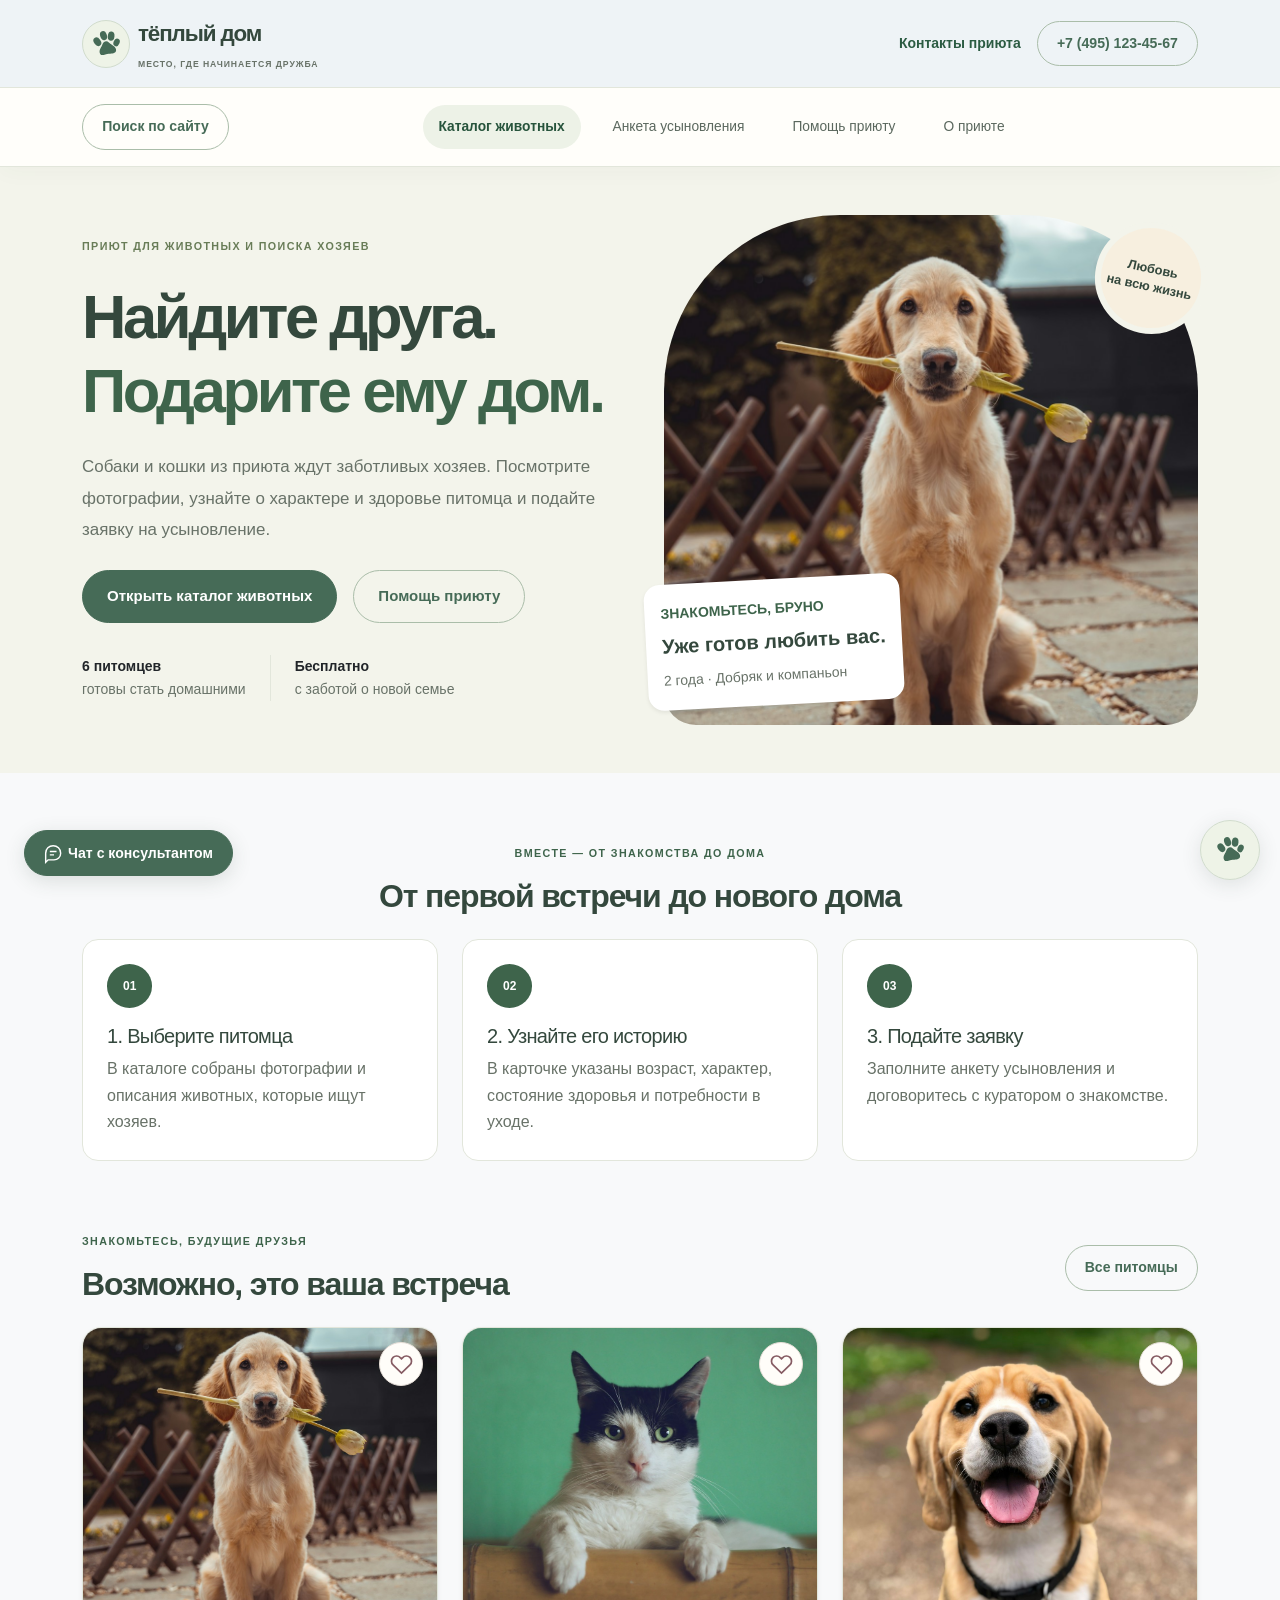
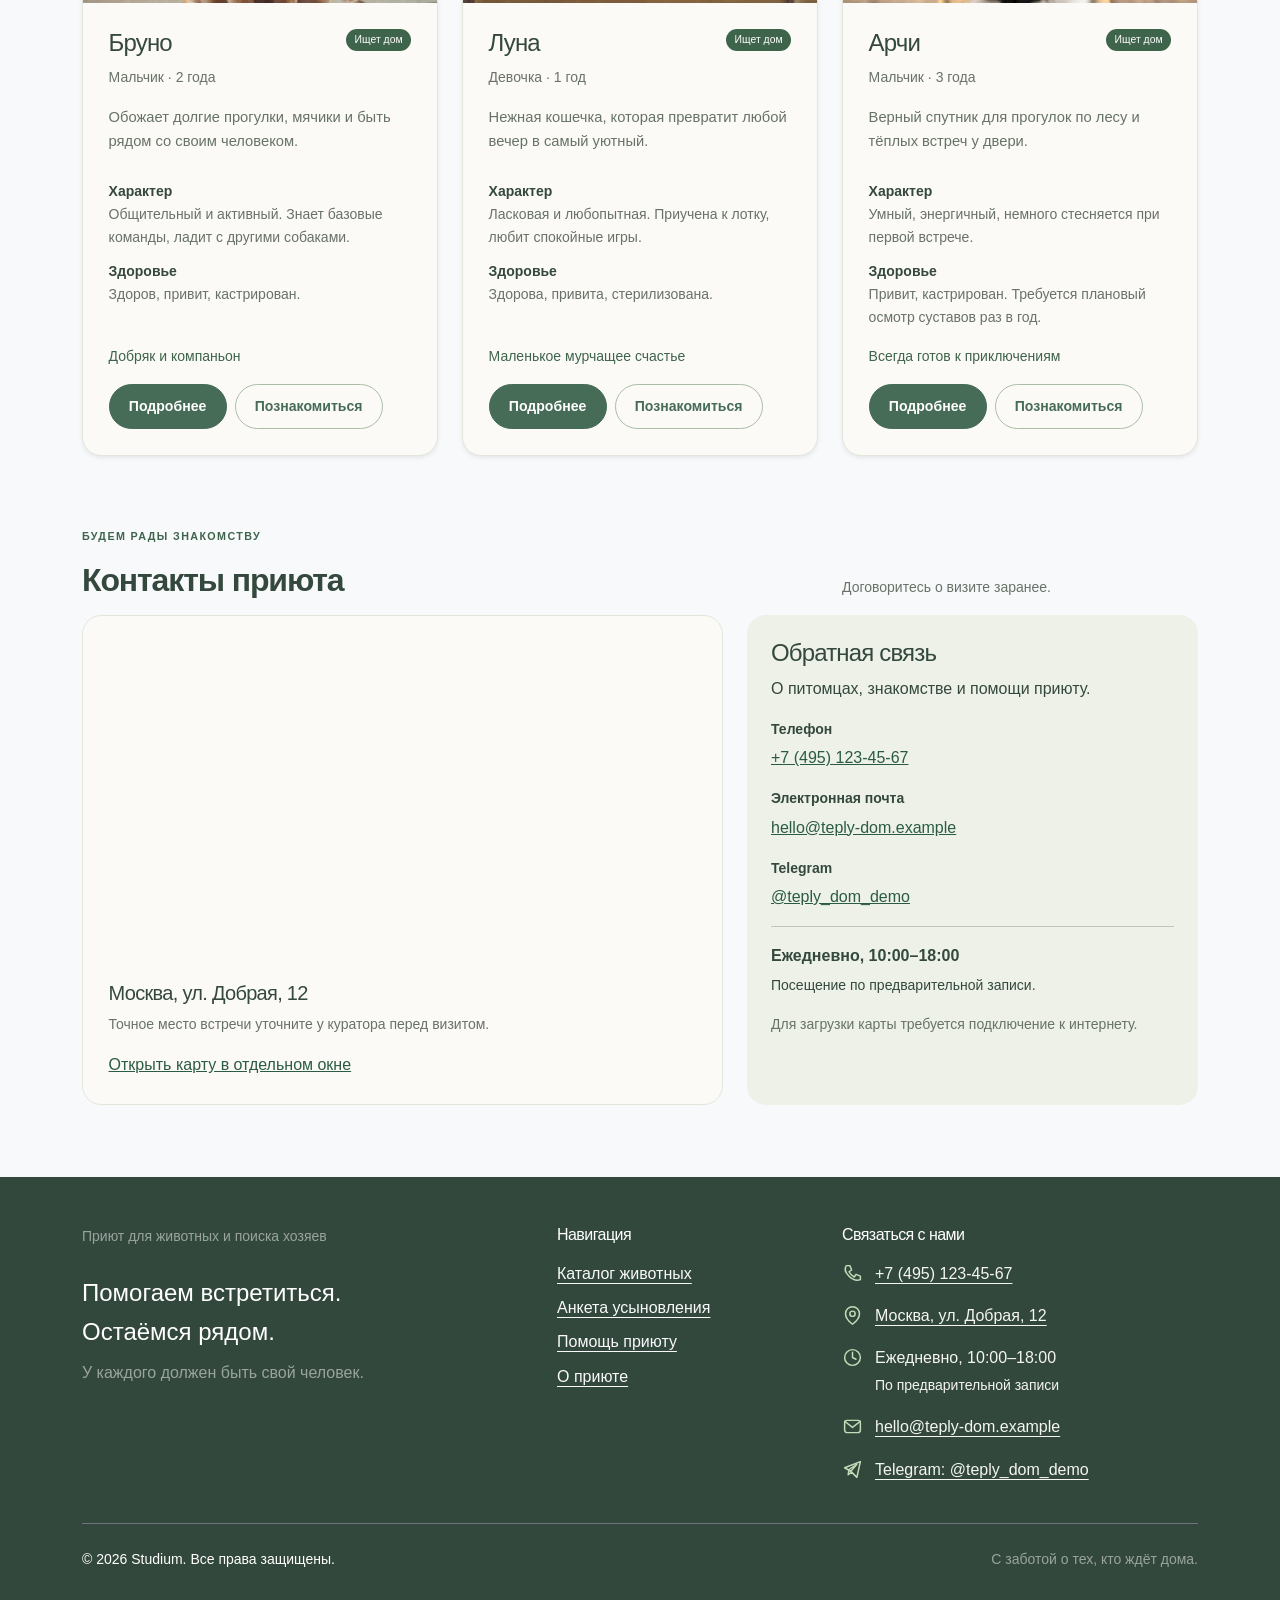
==== commit c123c41b: "Update footer and add site search, favorite pets, reviews and helper chat" ====
--- a/index.html
+++ b/index.html
@@ -1,3 +1,3 @@
 <!doctype html>
 <html lang="ru"><head><meta charset="UTF-8"><meta name="viewport" content="width=device-width,initial-scale=1"><meta name="description" content="Найти друга — каталог животных, усыновление и помощь приюту Тёплый дом."><title>Найти друга — Тёплый дом</title><link rel="icon" href="images/logo.svg" type="image/svg+xml"><link href="https://cdn.jsdelivr.net/npm/bootstrap@5.3.8/dist/css/bootstrap.min.css" rel="stylesheet" onerror="this.onerror=null;this.href='vendor/bootstrap.min.css'"><link rel="stylesheet" href="css/custom.css"></head><body class="d-flex flex-column min-vh-100 bg-body-tertiary"><a class="visually-hidden-focusable position-absolute p-3 bg-white text-dark z-3" href="#main">Перейти к содержимому</a>
-<header class="site-header sticky-top" id="page-top" tabindex="-1"><div class="header-brandbar bg-white py-3 border-bottom"><div class="container d-flex align-items-center justify-content-between gap-3"><a class="navbar-brand d-inline-flex align-items-center gap-2" href="index.html"><span class="brand-paw" aria-hidden="true"><svg viewBox="0 0 48 48" width="32" height="32" fill="currentColor" aria-hidden="true" focusable="false"><ellipse cx="12" cy="18" rx="5" ry="7" transform="rotate(-25 12 18)"/><ellipse cx="23" cy="11" rx="5" ry="7" transform="rotate(-8 23 11)"/><ellipse cx="34" cy="14" rx="5" ry="7" transform="rotate(18 34 14)"/><ellipse cx="40" cy="25" rx="4.5" ry="6" transform="rotate(35 40 25)"/><path d="M12 35c0-5 4-7 7-12 3-4 7-4 10 0 4 5 8 7 8 12 0 7-8 5-12 4-5-1-13 3-13-4Z"/></svg></span><span class="fw-bold">тёплый дом<small class="d-block text-body-secondary brand-caption">МЕСТО, ГДЕ НАЧИНАЕТСЯ ДРУЖБА</small></span></a><div class="d-none d-lg-flex align-items-center gap-3"><a class="text-decoration-none small fw-bold" href="about.html#contacts">Контакты приюта</a><a class="btn btn-outline-success d-none d-lg-inline-flex" href="tel:+74951234567">+7 (495) 123-45-67</a></div><button class="navbar-toggler d-lg-none" type="button" data-bs-toggle="collapse" data-bs-target="#mainNavbar" aria-controls="mainNavbar" aria-expanded="false" aria-label="Открыть меню"><span class="navbar-toggler-icon"></span></button></div></div><nav class="navbar navbar-expand-lg bg-white py-2 border-bottom" aria-label="Основная навигация"><div class="container"><div class="collapse navbar-collapse" id="mainNavbar"><ul class="navbar-nav mx-lg-auto gap-lg-3"><li class="nav-item"><a class="nav-link active" aria-current=page href="catalog.html">Каталог животных</a></li><li class="nav-item"><a class="nav-link "  href="order.html">Анкета усыновления</a></li><li class="nav-item"><a class="nav-link "  href="help.html">Помощь приюту</a></li><li class="nav-item"><a class="nav-link "  href="about.html">О приюте</a></li></ul></div></div></nav></header><main id="main" tabindex="-1"><section class="container-fluid hero-surface py-5"><div class="container"><div class="row align-items-center g-5"><div class="col-12 col-lg-6"><p class="eyebrow small fw-bold text-uppercase mb-4">Приют для животных и поиска хозяев</p><h1 class="display-4 fw-bold mb-4">Найдите друга.<br><span class="text-success">Подарите ему дом.</span></h1><p class="lead text-body-secondary hero-description">Собаки и кошки из приюта ждут заботливых хозяев. Посмотрите фотографии, узнайте о характере и здоровье питомца и подайте заявку на усыновление.</p><div class="d-flex flex-wrap gap-3 mt-4"><a class="btn btn-primary btn-lg" href="catalog.html">Открыть каталог животных</a><a class="btn btn-outline-success btn-lg" href="help.html">Помощь приюту</a></div><div class="d-flex gap-4 mt-4 pt-2 small text-body-secondary"><span><strong class="text-dark">6 питомцев</strong><br>готовы стать домашними</span><span class="border-start ps-4"><strong class="text-dark">Бесплатно</strong><br>с заботой о новой семье</span></div></div><div class="col-12 col-lg-6"><div class="hero-photo position-relative"><img class="img-fluid w-100 hero-image" src="images/pet-1.jpg" alt="Золотистый пёс Бруно с цветком ждёт своего человека" fetchpriority="high"><div class="hero-note position-absolute bg-white rounded-4 shadow-sm p-3"><span class="small text-success fw-bold">ЗНАКОМЬТЕСЬ, БРУНО</span><p class="fw-bold fs-5 my-1">Уже готов любить вас.</p><span class="small text-body-secondary">2 года · Добряк и компаньон</span></div><span class="hero-sticker position-absolute bg-warning-subtle rounded-circle d-flex align-items-center justify-content-center text-center fw-bold">Любовь<br>на всю жизнь</span></div></div></div></div></section><section class="container section-space"><p class="eyebrow text-center small fw-bold text-success text-uppercase">Вместе — от знакомства до дома</p><h2 class="mb-4 text-center">От первой встречи до нового дома</h2><div class="row g-4"><div class="col-12 col-md-4"><article class="p-4 border rounded-4 h-100 bg-white"><span class="badge rounded-circle text-bg-success mb-3 p-3">01</span><h3 class="h5">1. Выберите питомца</h3><p class="text-body-secondary mb-0">В каталоге собраны фотографии и описания животных, которые ищут хозяев.</p></article></div><div class="col-12 col-md-4"><article class="p-4 border rounded-4 h-100 bg-white"><span class="badge rounded-circle text-bg-success mb-3 p-3">02</span><h3 class="h5">2. Узнайте его историю</h3><p class="text-body-secondary mb-0">В карточке указаны возраст, характер, состояние здоровья и потребности в уходе.</p></article></div><div class="col-12 col-md-4"><article class="p-4 border rounded-4 h-100 bg-white"><span class="badge rounded-circle text-bg-success mb-3 p-3">03</span><h3 class="h5">3. Подайте заявку</h3><p class="text-body-secondary mb-0">Заполните анкету усыновления и договоритесь с куратором о знакомстве.</p></article></div></div></section><section class="container section-space" id="popular"><div class="d-flex flex-wrap justify-content-between align-items-center gap-3 mb-4"><div><p class="eyebrow small fw-bold text-success text-uppercase">Знакомьтесь, будущие друзья</p><h2 class="mb-0">Возможно, это ваша встреча</h2></div><a class="btn btn-outline-primary" href="catalog.html">Все питомцы</a></div><div class="row g-4"><div class="col-12 col-md-6 col-lg-4" ><article class="card pet-card h-100 shadow-sm"><img class="card-img-top" src="images/pet-1.jpg" alt="Собака Бруно" loading="lazy"><div class="card-body d-flex flex-column"><div class="d-flex justify-content-between gap-2 align-items-start"><h3 class="card-title h4">Бруно</h3><span class="badge rounded-pill text-bg-success">Ищет дом</span></div><p class="small text-body-secondary">Мальчик · 2 года</p><p class="card-text">Обожает долгие прогулки, мячики и быть рядом со своим человеком.</p><dl class="small pet-facts mb-3"><dt>Характер</dt><dd>Общительный и активный. Знает базовые команды, ладит с другими собаками.</dd><dt>Здоровье</dt><dd class="mb-0">Здоров, привит, кастрирован.</dd></dl><p class="small text-success mt-auto">Добряк и компаньон</p><div class="d-flex flex-wrap gap-2"><a class="btn btn-primary" href="product.html?id=1">Подробнее<span class="visually-hidden"> о питомце Бруно</span></a><button class="btn btn-outline-primary" type="button" data-bs-toggle="modal" data-bs-target="#orderModal" data-pet-id="1">Познакомиться<span class="visually-hidden"> с питомцем Бруно</span></button></div></div></article></div><div class="col-12 col-md-6 col-lg-4" ><article class="card pet-card h-100 shadow-sm"><img class="card-img-top" src="images/pet-2.jpg" alt="Кошка Луна" loading="lazy"><div class="card-body d-flex flex-column"><div class="d-flex justify-content-between gap-2 align-items-start"><h3 class="card-title h4">Луна</h3><span class="badge rounded-pill text-bg-success">Ищет дом</span></div><p class="small text-body-secondary">Девочка · 1 год</p><p class="card-text">Нежная кошечка, которая превратит любой вечер в самый уютный.</p><dl class="small pet-facts mb-3"><dt>Характер</dt><dd>Ласковая и любопытная. Приучена к лотку, любит спокойные игры.</dd><dt>Здоровье</dt><dd class="mb-0">Здорова, привита, стерилизована.</dd></dl><p class="small text-success mt-auto">Маленькое мурчащее счастье</p><div class="d-flex flex-wrap gap-2"><a class="btn btn-primary" href="product.html?id=2">Подробнее<span class="visually-hidden"> о питомце Луна</span></a><button class="btn btn-outline-primary" type="button" data-bs-toggle="modal" data-bs-target="#orderModal" data-pet-id="2">Познакомиться<span class="visually-hidden"> с питомцем Луна</span></button></div></div></article></div><div class="col-12 col-md-6 col-lg-4" ><article class="card pet-card h-100 shadow-sm"><img class="card-img-top" src="images/pet-3.jpg" alt="Собака Арчи" loading="lazy"><div class="card-body d-flex flex-column"><div class="d-flex justify-content-between gap-2 align-items-start"><h3 class="card-title h4">Арчи</h3><span class="badge rounded-pill text-bg-success">Ищет дом</span></div><p class="small text-body-secondary">Мальчик · 3 года</p><p class="card-text">Верный спутник для прогулок по лесу и тёплых встреч у двери.</p><dl class="small pet-facts mb-3"><dt>Характер</dt><dd>Умный, энергичный, немного стесняется при первой встрече.</dd><dt>Здоровье</dt><dd class="mb-0">Привит, кастрирован. Требуется плановый осмотр суставов раз в год.</dd></dl><p class="small text-success mt-auto">Всегда готов к приключениям</p><div class="d-flex flex-wrap gap-2"><a class="btn btn-primary" href="product.html?id=3">Подробнее<span class="visually-hidden"> о питомце Арчи</span></a><button class="btn btn-outline-primary" type="button" data-bs-toggle="modal" data-bs-target="#orderModal" data-pet-id="3">Познакомиться<span class="visually-hidden"> с питомцем Арчи</span></button></div></div></article></div></div></section><section class="container section-space" id="visit"><div class="row g-4 align-items-end mb-3"><div class="col-12 col-md-8"><p class="eyebrow small fw-bold text-success text-uppercase">Будем рады знакомству</p><h2 class="mb-0">Контакты приюта</h2></div><div class="col-12 col-md-4"><p class="small text-body-secondary mb-0">Договоритесь о визите заранее.</p></div></div><div class="row g-4"><div class="col-12 col-lg-7"><div class="card h-100 overflow-hidden"><iframe class="shelter-map" title="Карта: условное расположение приюта в Москве" src="https://www.openstreetmap.org/export/embed.html?bbox=37.59%2C55.735%2C37.65%2C55.765&amp;layer=mapnik&amp;marker=55.75%2C37.62" loading="lazy" referrerpolicy="no-referrer"></iframe><div class="card-body"><h3 class="h5">Москва, ул. Добрая, 12</h3><p class="small text-body-secondary">Точное место встречи уточните у куратора перед визитом.</p><a href="https://www.openstreetmap.org/?mlat=55.75&amp;mlon=37.62#map=15/55.75/37.62" target="_blank" rel="noopener noreferrer">Открыть карту в отдельном окне</a></div></div></div><div class="col-12 col-lg-5"><aside class="card h-100 bg-success-subtle border-0"><div class="card-body p-4"><h3 class="h4">Обратная связь</h3><p>О питомцах, знакомстве и помощи приюту.</p><dl><dt class="small mb-1 mt-3">Телефон</dt><dd><a href="tel:+74951234567">+7 (495) 123-45-67</a></dd><dt class="small mb-1 mt-3">Электронная почта</dt><dd><a class="text-break" href="mailto:hello@teply-dom.example">hello@teply-dom.example</a></dd><dt class="small mb-1 mt-3">Telegram</dt><dd><a href="https://t.me/teply_dom_demo" target="_blank" rel="noopener noreferrer">@teply_dom_demo</a></dd></dl><hr><p class="fw-bold mb-1">Ежедневно, 10:00–18:00</p><p class="small">Посещение по предварительной записи.</p><p class="small text-body-secondary mb-0">Для загрузки карты требуется подключение к интернету.</p></div></aside></div></div></section></main><footer class="site-footer bg-dark text-white pt-5 pb-4 mt-auto"><div class="container"><div class="row g-4"><div class="col-12 col-md-5"><p class="small text-white-50 mb-0">Приют для животных и поиска хозяев</p><p class="fs-4 mt-4 mb-2">Помогаем встретиться.<br>Остаёмся рядом.</p><p class="text-white-50">У каждого должен быть свой человек.</p></div><div class="col-12 col-md-3"><h2 class="h6 mb-3">Узнать больше</h2><ul class="list-unstyled"><li class="mb-2"><a class="link-light" href="catalog.html">Каталог питомцев</a></li><li class="mb-2"><a class="link-light" href="order.html">Анкета будущего хозяина</a></li><li class="mb-2"><a class="link-light" href="about.html">О приюте</a></li></ul></div><div class="col-12 col-md-4"><h2 class="h6 mb-3">Обратная связь</h2><address class="mb-0"><a class="link-light d-block mb-2" href="tel:+74951234567">+7 (495) 123-45-67</a><a class="link-light d-block mb-2 text-break" href="mailto:hello@teply-dom.example">hello@teply-dom.example</a><a class="link-light d-block mb-2" href="https://t.me/teply_dom_demo" target="_blank" rel="noopener noreferrer">Telegram: @teply_dom_demo</a><p class="mt-3 mb-1">Москва, ул. Добрая, 12</p><p class="small mb-2">Ежедневно, 10:00–18:00 · По записи</p><a class="link-light small" href="about.html#contacts">Расположение на карте</a></address></div></div><div class="border-top border-secondary mt-4 pt-4 d-flex flex-wrap align-items-center justify-content-between gap-3"><small>© 2026 Studium. Все права защищены.</small><small class="text-white-50">С заботой о тех, кто ждёт дома.</small></div></div></footer><button class="btn shadow back-top scroll-top-button" id="floating-top" type="button" data-back-top aria-label="Наверх страницы" title="Наверх страницы"><svg viewBox="0 0 48 48" width="32" height="32" fill="currentColor" aria-hidden="true" focusable="false"><ellipse cx="12" cy="18" rx="5" ry="7" transform="rotate(-25 12 18)"/><ellipse cx="23" cy="11" rx="5" ry="7" transform="rotate(-8 23 11)"/><ellipse cx="34" cy="14" rx="5" ry="7" transform="rotate(18 34 14)"/><ellipse cx="40" cy="25" rx="4.5" ry="6" transform="rotate(35 40 25)"/><path d="M12 35c0-5 4-7 7-12 3-4 7-4 10 0 4 5 8 7 8 12 0 7-8 5-12 4-5-1-13 3-13-4Z"/></svg></button><div class="modal fade" id="orderModal" tabindex="-1" aria-labelledby="orderModalLabel" aria-hidden="true"><div class="modal-dialog modal-dialog-centered modal-dialog-scrollable"><div class="modal-content"><div class="modal-header"><h2 class="modal-title fs-5" id="orderModalLabel">Знакомство с питомцем</h2><button class="btn-close" type="button" data-bs-dismiss="modal" aria-label="Закрыть"></button></div><div class="modal-body"><div class="alert alert-info small" role="alert">Укажите имя и телефон. Мы подготовим письмо куратору о знакомстве с выбранным питомцем. Данные не отправляются автоматически.</div><p>Вы выбрали: <strong id="modal-pet-label">Бруно</strong></p><form id="quick-form"><input type="hidden" name="pet" value="Бруно"><div class="mb-3"><label class="form-label" for="quick-name">Ваше имя *</label><input class="form-control" id="quick-name" name="name" autocomplete="name" required maxlength="100"></div><div class="mb-3"><label class="form-label" for="quick-phone">Телефон *</label><input class="form-control" id="quick-phone" name="phone" type="tel" autocomplete="tel" pattern="[+0-9 ()-]{7,25}" title="От 7 до 25 символов: цифры, пробелы, +, скобки или дефис" required></div><div class="form-check"><input class="form-check-input" id="quick-agree" name="agree" type="checkbox" required><label class="form-check-label small" for="quick-agree">Мне есть 18 лет, я согласен(на) на обработку данных в этой локальной форме. *</label></div></form><div id="quick-result" class="alert alert-success mt-3" role="status" hidden></div><div id="quick-actions" class="d-flex flex-wrap gap-2 mt-3" hidden><a class="btn btn-primary" id="quick-email" href="mailto:hello@teply-dom.example">Отправить заявку по почте</a><button type="button" class="btn btn-outline-secondary" id="quick-download">Скачать копию</button></div></div><div class="modal-footer"><button type="button" class="btn btn-outline-secondary" data-bs-dismiss="modal">Закрыть</button><button type="submit" form="quick-form" class="btn btn-primary">Подготовить заявку</button></div></div></div></div><script src="https://cdn.jsdelivr.net/npm/bootstrap@5.3.8/dist/js/bootstrap.bundle.min.js" onerror="this.onerror=null;this.src='vendor/bootstrap.bundle.min.js'"></script><script src="js/data.js"></script><script src="js/app.js"></script></body></html>+<header class="site-header sticky-top" id="page-top" tabindex="-1"><div class="header-brandbar bg-white py-3 border-bottom"><div class="container d-flex align-items-center justify-content-between gap-3"><a class="navbar-brand d-inline-flex align-items-center gap-2" href="index.html"><span class="brand-paw" aria-hidden="true"><svg viewBox="0 0 48 48" width="32" height="32" fill="currentColor" aria-hidden="true" focusable="false"><ellipse cx="12" cy="18" rx="5" ry="7" transform="rotate(-25 12 18)"/><ellipse cx="23" cy="11" rx="5" ry="7" transform="rotate(-8 23 11)"/><ellipse cx="34" cy="14" rx="5" ry="7" transform="rotate(18 34 14)"/><ellipse cx="40" cy="25" rx="4.5" ry="6" transform="rotate(35 40 25)"/><path d="M12 35c0-5 4-7 7-12 3-4 7-4 10 0 4 5 8 7 8 12 0 7-8 5-12 4-5-1-13 3-13-4Z"/></svg></span><span class="fw-bold">тёплый дом<small class="d-block text-body-secondary brand-caption">МЕСТО, ГДЕ НАЧИНАЕТСЯ ДРУЖБА</small></span></a><div class="d-none d-lg-flex align-items-center gap-3"><a class="text-decoration-none small fw-bold" href="about.html#contacts">Контакты приюта</a><a class="btn btn-outline-success d-none d-lg-inline-flex" href="tel:+74951234567">+7 (495) 123-45-67</a></div><button class="navbar-toggler d-lg-none" type="button" data-bs-toggle="collapse" data-bs-target="#mainNavbar" aria-controls="mainNavbar" aria-expanded="false" aria-label="Открыть меню"><span class="navbar-toggler-icon"></span></button></div></div><nav class="navbar navbar-expand-lg bg-white py-2 border-bottom" aria-label="Основная навигация"><div class="container"><div class="collapse navbar-collapse" id="mainNavbar"><button class="btn btn-sm btn-outline-primary me-3 my-2" type="button" data-bs-toggle="modal" data-bs-target="#site-search-modal">Поиск по сайту</button><ul class="navbar-nav mx-lg-auto gap-lg-3"><li class="nav-item"><a class="nav-link active" aria-current=page href="catalog.html">Каталог животных</a></li><li class="nav-item"><a class="nav-link "  href="order.html">Анкета усыновления</a></li><li class="nav-item"><a class="nav-link "  href="help.html">Помощь приюту</a></li><li class="nav-item"><a class="nav-link "  href="about.html">О приюте</a></li></ul></div></div></nav></header><main id="main" tabindex="-1"><section class="container-fluid hero-surface py-5"><div class="container"><div class="row align-items-center g-5"><div class="col-12 col-lg-6"><p class="eyebrow small fw-bold text-uppercase mb-4">Приют для животных и поиска хозяев</p><h1 class="display-4 fw-bold mb-4">Найдите друга.<br><span class="text-success">Подарите ему дом.</span></h1><p class="lead text-body-secondary hero-description">Собаки и кошки из приюта ждут заботливых хозяев. Посмотрите фотографии, узнайте о характере и здоровье питомца и подайте заявку на усыновление.</p><div class="d-flex flex-wrap gap-3 mt-4"><a class="btn btn-primary btn-lg" href="catalog.html">Открыть каталог животных</a><a class="btn btn-outline-success btn-lg" href="help.html">Помощь приюту</a></div><div class="d-flex gap-4 mt-4 pt-2 small text-body-secondary"><span><strong class="text-dark">6 питомцев</strong><br>готовы стать домашними</span><span class="border-start ps-4"><strong class="text-dark">Бесплатно</strong><br>с заботой о новой семье</span></div></div><div class="col-12 col-lg-6"><div class="hero-photo position-relative"><img class="img-fluid w-100 hero-image" src="images/pet-1.jpg" alt="Золотистый пёс Бруно с цветком ждёт своего человека" fetchpriority="high"><div class="hero-note position-absolute bg-white rounded-4 shadow-sm p-3"><span class="small text-success fw-bold">ЗНАКОМЬТЕСЬ, БРУНО</span><p class="fw-bold fs-5 my-1">Уже готов любить вас.</p><span class="small text-body-secondary">2 года · Добряк и компаньон</span></div><span class="hero-sticker position-absolute bg-warning-subtle rounded-circle d-flex align-items-center justify-content-center text-center fw-bold">Любовь<br>на всю жизнь</span></div></div></div></div></section><section class="container section-space"><p class="eyebrow text-center small fw-bold text-success text-uppercase">Вместе — от знакомства до дома</p><h2 class="mb-4 text-center">От первой встречи до нового дома</h2><div class="row g-4"><div class="col-12 col-md-4"><article class="p-4 border rounded-4 h-100 bg-white"><span class="badge rounded-circle text-bg-success mb-3 p-3">01</span><h3 class="h5">1. Выберите питомца</h3><p class="text-body-secondary mb-0">В каталоге собраны фотографии и описания животных, которые ищут хозяев.</p></article></div><div class="col-12 col-md-4"><article class="p-4 border rounded-4 h-100 bg-white"><span class="badge rounded-circle text-bg-success mb-3 p-3">02</span><h3 class="h5">2. Узнайте его историю</h3><p class="text-body-secondary mb-0">В карточке указаны возраст, характер, состояние здоровья и потребности в уходе.</p></article></div><div class="col-12 col-md-4"><article class="p-4 border rounded-4 h-100 bg-white"><span class="badge rounded-circle text-bg-success mb-3 p-3">03</span><h3 class="h5">3. Подайте заявку</h3><p class="text-body-secondary mb-0">Заполните анкету усыновления и договоритесь с куратором о знакомстве.</p></article></div></div></section><section class="container section-space" id="popular"><div class="d-flex flex-wrap justify-content-between align-items-center gap-3 mb-4"><div><p class="eyebrow small fw-bold text-success text-uppercase">Знакомьтесь, будущие друзья</p><h2 class="mb-0">Возможно, это ваша встреча</h2></div><a class="btn btn-outline-primary" href="catalog.html">Все питомцы</a></div><div class="row g-4"><div class="col-12 col-md-6 col-lg-4" ><article class="card pet-card h-100 shadow-sm"><img class="card-img-top" src="images/pet-1.jpg" alt="Собака Бруно" loading="lazy"><div class="card-body d-flex flex-column"><div class="d-flex justify-content-between gap-2 align-items-start"><h3 class="card-title h4">Бруно</h3><span class="badge rounded-pill text-bg-success">Ищет дом</span></div><p class="small text-body-secondary">Мальчик · 2 года</p><p class="card-text">Обожает долгие прогулки, мячики и быть рядом со своим человеком.</p><dl class="small pet-facts mb-3"><dt>Характер</dt><dd>Общительный и активный. Знает базовые команды, ладит с другими собаками.</dd><dt>Здоровье</dt><dd class="mb-0">Здоров, привит, кастрирован.</dd></dl><p class="small text-success mt-auto">Добряк и компаньон</p><div class="d-flex flex-wrap gap-2"><a class="btn btn-primary" href="product.html?id=1">Подробнее<span class="visually-hidden"> о питомце Бруно</span></a><button class="btn btn-outline-primary" type="button" data-bs-toggle="modal" data-bs-target="#orderModal" data-pet-id="1">Познакомиться<span class="visually-hidden"> с питомцем Бруно</span></button></div></div></article></div><div class="col-12 col-md-6 col-lg-4" ><article class="card pet-card h-100 shadow-sm"><img class="card-img-top" src="images/pet-2.jpg" alt="Кошка Луна" loading="lazy"><div class="card-body d-flex flex-column"><div class="d-flex justify-content-between gap-2 align-items-start"><h3 class="card-title h4">Луна</h3><span class="badge rounded-pill text-bg-success">Ищет дом</span></div><p class="small text-body-secondary">Девочка · 1 год</p><p class="card-text">Нежная кошечка, которая превратит любой вечер в самый уютный.</p><dl class="small pet-facts mb-3"><dt>Характер</dt><dd>Ласковая и любопытная. Приучена к лотку, любит спокойные игры.</dd><dt>Здоровье</dt><dd class="mb-0">Здорова, привита, стерилизована.</dd></dl><p class="small text-success mt-auto">Маленькое мурчащее счастье</p><div class="d-flex flex-wrap gap-2"><a class="btn btn-primary" href="product.html?id=2">Подробнее<span class="visually-hidden"> о питомце Луна</span></a><button class="btn btn-outline-primary" type="button" data-bs-toggle="modal" data-bs-target="#orderModal" data-pet-id="2">Познакомиться<span class="visually-hidden"> с питомцем Луна</span></button></div></div></article></div><div class="col-12 col-md-6 col-lg-4" ><article class="card pet-card h-100 shadow-sm"><img class="card-img-top" src="images/pet-3.jpg" alt="Собака Арчи" loading="lazy"><div class="card-body d-flex flex-column"><div class="d-flex justify-content-between gap-2 align-items-start"><h3 class="card-title h4">Арчи</h3><span class="badge rounded-pill text-bg-success">Ищет дом</span></div><p class="small text-body-secondary">Мальчик · 3 года</p><p class="card-text">Верный спутник для прогулок по лесу и тёплых встреч у двери.</p><dl class="small pet-facts mb-3"><dt>Характер</dt><dd>Умный, энергичный, немного стесняется при первой встрече.</dd><dt>Здоровье</dt><dd class="mb-0">Привит, кастрирован. Требуется плановый осмотр суставов раз в год.</dd></dl><p class="small text-success mt-auto">Всегда готов к приключениям</p><div class="d-flex flex-wrap gap-2"><a class="btn btn-primary" href="product.html?id=3">Подробнее<span class="visually-hidden"> о питомце Арчи</span></a><button class="btn btn-outline-primary" type="button" data-bs-toggle="modal" data-bs-target="#orderModal" data-pet-id="3">Познакомиться<span class="visually-hidden"> с питомцем Арчи</span></button></div></div></article></div></div></section><section class="container section-space" id="visit"><div class="row g-4 align-items-end mb-3"><div class="col-12 col-md-8"><p class="eyebrow small fw-bold text-success text-uppercase">Будем рады знакомству</p><h2 class="mb-0">Контакты приюта</h2></div><div class="col-12 col-md-4"><p class="small text-body-secondary mb-0">Договоритесь о визите заранее.</p></div></div><div class="row g-4"><div class="col-12 col-lg-7"><div class="card h-100 overflow-hidden"><iframe class="shelter-map" title="Карта: условное расположение приюта в Москве" src="https://www.openstreetmap.org/export/embed.html?bbox=37.59%2C55.735%2C37.65%2C55.765&amp;layer=mapnik&amp;marker=55.75%2C37.62" loading="lazy" referrerpolicy="no-referrer"></iframe><div class="card-body"><h3 class="h5">Москва, ул. Добрая, 12</h3><p class="small text-body-secondary">Точное место встречи уточните у куратора перед визитом.</p><a href="https://www.openstreetmap.org/?mlat=55.75&amp;mlon=37.62#map=15/55.75/37.62" target="_blank" rel="noopener noreferrer">Открыть карту в отдельном окне</a></div></div></div><div class="col-12 col-lg-5"><aside class="card h-100 bg-success-subtle border-0"><div class="card-body p-4"><h3 class="h4">Обратная связь</h3><p>О питомцах, знакомстве и помощи приюту.</p><dl><dt class="small mb-1 mt-3">Телефон</dt><dd><a href="tel:+74951234567">+7 (495) 123-45-67</a></dd><dt class="small mb-1 mt-3">Электронная почта</dt><dd><a class="text-break" href="mailto:hello@teply-dom.example">hello@teply-dom.example</a></dd><dt class="small mb-1 mt-3">Telegram</dt><dd><a href="https://t.me/teply_dom_demo" target="_blank" rel="noopener noreferrer">@teply_dom_demo</a></dd></dl><hr><p class="fw-bold mb-1">Ежедневно, 10:00–18:00</p><p class="small">Посещение по предварительной записи.</p><p class="small text-body-secondary mb-0">Для загрузки карты требуется подключение к интернету.</p></div></aside></div></div></section></main><footer class="site-footer bg-dark text-white pt-5 pb-4 mt-auto"><div class="container"><div class="row g-4"><div class="col-12 col-md-5"><p class="small text-white-50 mb-0">Приют для животных и поиска хозяев</p><p class="fs-4 mt-4 mb-2">Помогаем встретиться.<br>Остаёмся рядом.</p><p class="text-white-50">У каждого должен быть свой человек.</p></div><div class="col-12 col-md-3"><h2 class="h6 mb-3">Навигация</h2><ul class="list-unstyled"><li class="mb-2"><a class="link-light" href="catalog.html">Каталог животных</a></li><li class="mb-2"><a class="link-light" href="order.html">Анкета усыновления</a></li><li class="mb-2"><a class="link-light" href="help.html">Помощь приюту</a></li><li class="mb-2"><a class="link-light" href="about.html">О приюте</a></li></ul></div><div class="col-12 col-md-4"><h2 class="h6 mb-3">Связаться с нами</h2><address class="mb-0 footer-contacts"><a href="tel:+74951234567"><svg class="contact-icon" viewBox="0 0 24 24" fill="none" stroke="currentColor" stroke-width="1.7" stroke-linecap="round" stroke-linejoin="round" aria-hidden="true"><path d="M5 3h4l2 5-3 2a15 15 0 0 0 6 6l2-3 5 2v4c-9 3-21-9-16-16Z"/></svg><span>+7 (495) 123-45-67</span></a><a href="about.html#contacts"><svg class="contact-icon" viewBox="0 0 24 24" fill="none" stroke="currentColor" stroke-width="1.7" stroke-linecap="round" stroke-linejoin="round" aria-hidden="true"><path d="M20 10c0 6-8 12-8 12S4 16 4 10a8 8 0 1 1 16 0Z"/><circle cx="12" cy="10" r="3"/></svg><span>Москва, ул. Добрая, 12</span></a><p><svg class="contact-icon" viewBox="0 0 24 24" fill="none" stroke="currentColor" stroke-width="1.7" stroke-linecap="round" stroke-linejoin="round" aria-hidden="true"><circle cx="12" cy="12" r="9"/><path d="M12 6v6l4 2"/></svg><span>Ежедневно, 10:00–18:00<br><small>По предварительной записи</small></span></p><a href="mailto:hello@teply-dom.example"><svg class="contact-icon" viewBox="0 0 24 24" fill="none" stroke="currentColor" stroke-width="1.7" stroke-linecap="round" stroke-linejoin="round" aria-hidden="true"><rect x="3" y="5" width="18" height="14" rx="3"/><path d="m3 6 9 7 9-7"/></svg><span>hello@teply-dom.example</span></a><a href="https://t.me/teply_dom_demo" target="_blank" rel="noopener noreferrer"><svg class="contact-icon" viewBox="0 0 24 24" fill="none" stroke="currentColor" stroke-width="1.7" stroke-linecap="round" stroke-linejoin="round" aria-hidden="true"><path d="m3 10 18-7-4 18-6-6-4 3 1-6 9-6-7 8Z"/></svg><span>Telegram: @teply_dom_demo</span></a></address></div></div><div class="border-top border-secondary mt-4 pt-4 d-flex flex-wrap align-items-center justify-content-between gap-3"><small>© 2026 Studium. Все права защищены.</small><small class="text-white-50">С заботой о тех, кто ждёт дома.</small></div></div></footer><button class="btn shadow back-top scroll-top-button" id="floating-top" type="button" data-back-top aria-label="Наверх страницы" title="Наверх страницы"><svg viewBox="0 0 48 48" width="32" height="32" fill="currentColor" aria-hidden="true" focusable="false"><ellipse cx="12" cy="18" rx="5" ry="7" transform="rotate(-25 12 18)"/><ellipse cx="23" cy="11" rx="5" ry="7" transform="rotate(-8 23 11)"/><ellipse cx="34" cy="14" rx="5" ry="7" transform="rotate(18 34 14)"/><ellipse cx="40" cy="25" rx="4.5" ry="6" transform="rotate(35 40 25)"/><path d="M12 35c0-5 4-7 7-12 3-4 7-4 10 0 4 5 8 7 8 12 0 7-8 5-12 4-5-1-13 3-13-4Z"/></svg></button><div class="modal fade" id="orderModal" tabindex="-1" aria-labelledby="orderModalLabel" aria-hidden="true"><div class="modal-dialog modal-dialog-centered modal-dialog-scrollable"><div class="modal-content"><div class="modal-header"><h2 class="modal-title fs-5" id="orderModalLabel">Знакомство с питомцем</h2><button class="btn-close" type="button" data-bs-dismiss="modal" aria-label="Закрыть"></button></div><div class="modal-body"><div class="alert alert-info small" role="alert">Укажите имя и телефон. Мы подготовим письмо куратору о знакомстве с выбранным питомцем. Данные не отправляются автоматически.</div><p>Вы выбрали: <strong id="modal-pet-label">Бруно</strong></p><form id="quick-form"><input type="hidden" name="pet" value="Бруно"><div class="mb-3"><label class="form-label" for="quick-name">Ваше имя *</label><input class="form-control" id="quick-name" name="name" autocomplete="name" required maxlength="100"></div><div class="mb-3"><label class="form-label" for="quick-phone">Телефон *</label><input class="form-control" id="quick-phone" name="phone" type="tel" autocomplete="tel" pattern="[+0-9 ()-]{7,25}" title="От 7 до 25 символов: цифры, пробелы, +, скобки или дефис" required></div><div class="form-check"><input class="form-check-input" id="quick-agree" name="agree" type="checkbox" required><label class="form-check-label small" for="quick-agree">Мне есть 18 лет, я согласен(на) на обработку данных в этой локальной форме. *</label></div></form><div id="quick-result" class="alert alert-success mt-3" role="status" hidden></div><div id="quick-actions" class="d-flex flex-wrap gap-2 mt-3" hidden><a class="btn btn-primary" id="quick-email" href="mailto:hello@teply-dom.example">Отправить заявку по почте</a><button type="button" class="btn btn-outline-secondary" id="quick-download">Скачать копию</button></div></div><div class="modal-footer"><button type="button" class="btn btn-outline-secondary" data-bs-dismiss="modal">Закрыть</button><button type="submit" form="quick-form" class="btn btn-primary">Подготовить заявку</button></div></div></div></div><script src="https://cdn.jsdelivr.net/npm/bootstrap@5.3.8/dist/js/bootstrap.bundle.min.js" onerror="this.onerror=null;this.src='vendor/bootstrap.bundle.min.js'"></script><script src="js/data.js"></script><script src="js/app.js"></script><div class="modal fade" id="site-search-modal" tabindex="-1" aria-labelledby="site-search-modal-title" aria-hidden="true"><div class="modal-dialog modal-dialog-centered modal-dialog-scrollable"><div class="modal-content"><div class="modal-header"><h2 class="modal-title fs-5" id="site-search-modal-title">Поиск по сайту</h2><button class="btn-close" type="button" data-bs-dismiss="modal" aria-label="Закрыть"></button></div><div class="modal-body"><label class="form-label" for="site-query">Что вы ищете?</label><input class="form-control" id="site-query" type="search" maxlength="100" placeholder="Например: Бруно, помощь, контакты"><p id="site-search-count" class="small text-body-secondary mt-3" role="status"></p><div id="site-search-results" class="d-grid gap-2"></div></div></div></div></div><div class="modal fade" id="consultant-modal" tabindex="-1" aria-labelledby="consultant-modal-title" aria-hidden="true"><div class="modal-dialog modal-dialog-centered modal-dialog-scrollable"><div class="modal-content"><div class="modal-header"><h2 class="modal-title fs-5" id="consultant-modal-title">Чат с консультантом</h2><button class="btn-close" type="button" data-bs-dismiss="modal" aria-label="Закрыть"></button></div><div class="modal-body"><p class="small text-body-secondary">Автоматический помощник · Отвечает на типовые вопросы. Живой консультант пока не подключён.</p><div id="chat-log" role="log" aria-label="Переписка" aria-live="polite" class="chat-log"><p class="chat-bubble">Здравствуйте! Подскажу, как взять питомца, помочь приюту или записаться на визит.</p></div><div class="d-flex flex-wrap gap-2 my-3"><button type="button" class="btn btn-sm btn-outline-primary" data-chat-question="Как взять питомца?">Взять питомца</button><button type="button" class="btn btn-sm btn-outline-primary" data-chat-question="Как помочь?">Помочь</button><button type="button" class="btn btn-sm btn-outline-primary" data-chat-question="Как приехать?">Приехать</button></div><form id="chat-form"><label class="form-label" for="chat-message">Ваш вопрос</label><div class="input-group"><input class="form-control" id="chat-message" required maxlength="500" autocomplete="off"><button class="btn btn-primary" type="submit">Отправить</button></div></form><a class="d-inline-block small mt-3" href="tel:+74951234567">Позвонить сотруднику: +7 (495) 123-45-67</a></div></div></div></div><button class="btn btn-primary chat-launch" type="button" data-bs-toggle="modal" data-bs-target="#consultant-modal"><svg viewBox="0 0 24 24" width="20" height="20" fill="none" stroke="currentColor" stroke-width="1.7" aria-hidden="true"><path d="M20 11a8 8 0 0 1-8 8H5l-3 3V11a9 9 0 0 1 18 0Z"/><path d="M7 9h8M7 13h5"/></svg> Чат с консультантом</button><p class="visually-hidden" id="favorite-status" role="status"></p><script src="js/search-data.js"></script><script src="js/community.js"></script></body></html>
--- a/css/custom.css
+++ b/css/custom.css
@@ -79,3 +79,27 @@
 .pet-facts dt { font-weight: 600; margin-top: .65rem; } .pet-facts dd { color: #687268; margin-bottom: .5rem; } .application-pet-photo { width: 88px; height: 96px; object-fit: cover; flex-shrink: 0; }
 
 .about-photo { height: 340px; object-fit: cover; }
+
+/* Навигация, обратная связь и небольшие интерактивные детали. */
+.footer-contacts { font-style: normal; }
+.footer-contacts a,.footer-contacts p { display: flex; align-items: flex-start; gap: .75rem; margin: 0 0 1rem; color: #f4f6ef; overflow-wrap: anywhere; }
+.contact-icon { width: 21px; height: 21px; flex: 0 0 21px; margin-top: 2px; color: #c4dbb7; }
+.pet-card { position: relative; }
+.favorite-button { position: absolute; top: 14px; right: 14px; width: 44px; height: 44px; display: inline-flex; align-items: center; justify-content: center; border: 1px solid #e6ded7; border-radius: 50%; background: #fffdf9; color: #865b63; box-shadow: 0 3px 12px #33483d14; }
+.favorite-button.is-favorite { background: #fbe9ea; color: #a83f57; border-color: #e3a5b2; }
+.favorite-button.is-favorite svg { fill: currentColor; }
+.favorite-detail { position: static; flex-shrink: 0; align-self: center; }
+.favorite-button:focus-visible,.search-result:focus-visible { outline: 3px solid #3b7750; outline-offset: 3px; }
+.chat-launch { position: fixed; bottom: 24px; left: 24px; z-index: 1020; border-radius: 30px; box-shadow: 0 5px 20px #33483d26; }
+.chat-log { max-height: 280px; overflow-y: auto; display: flex; flex-direction: column; gap: 12px; padding: 4px; }
+.chat-bubble { align-self: flex-start; background: #eef3e7; border-radius: 16px 16px 16px 3px; padding: 12px 16px; margin: 0; font-size: .9rem; max-width: 94%; overflow-wrap: anywhere; }
+.chat-user { align-self: flex-end; background: #f2eade; border-radius: 16px 16px 3px 16px; }
+.search-result { display: flex; flex-direction: column; gap: 5px; padding: 15px; border: 1px solid #dfe4d6; border-radius: 12px; color: #33483d; text-decoration: none; }
+.search-result span { font-size: .85rem; color: #687268; }
+.review-card { padding: 22px; background: #fffdf9; border: 1px solid #e2e6db; border-radius: 18px; }
+.review-text { white-space: pre-wrap; overflow-wrap: anywhere; }
+@media (prefers-reduced-motion: no-preference) {
+ .favorite-button,.search-result,.site-footer a { transition: transform .2s, background-color .2s, color .2s; }
+ @media (hover: hover) { .favorite-button:hover { transform: scale(1.08); background: #fbe9ea; } .search-result:hover { background: #eef3e7; transform: translateX(3px); } .site-footer a:hover { color: #d2eac5; transform: translateX(2px); } }
+}
+@media (max-width: 575.98px) { .chat-launch { left: 12px; bottom: 16px; max-width: calc(100% - 90px); font-size: .78rem; padding: .7rem 1rem; } }
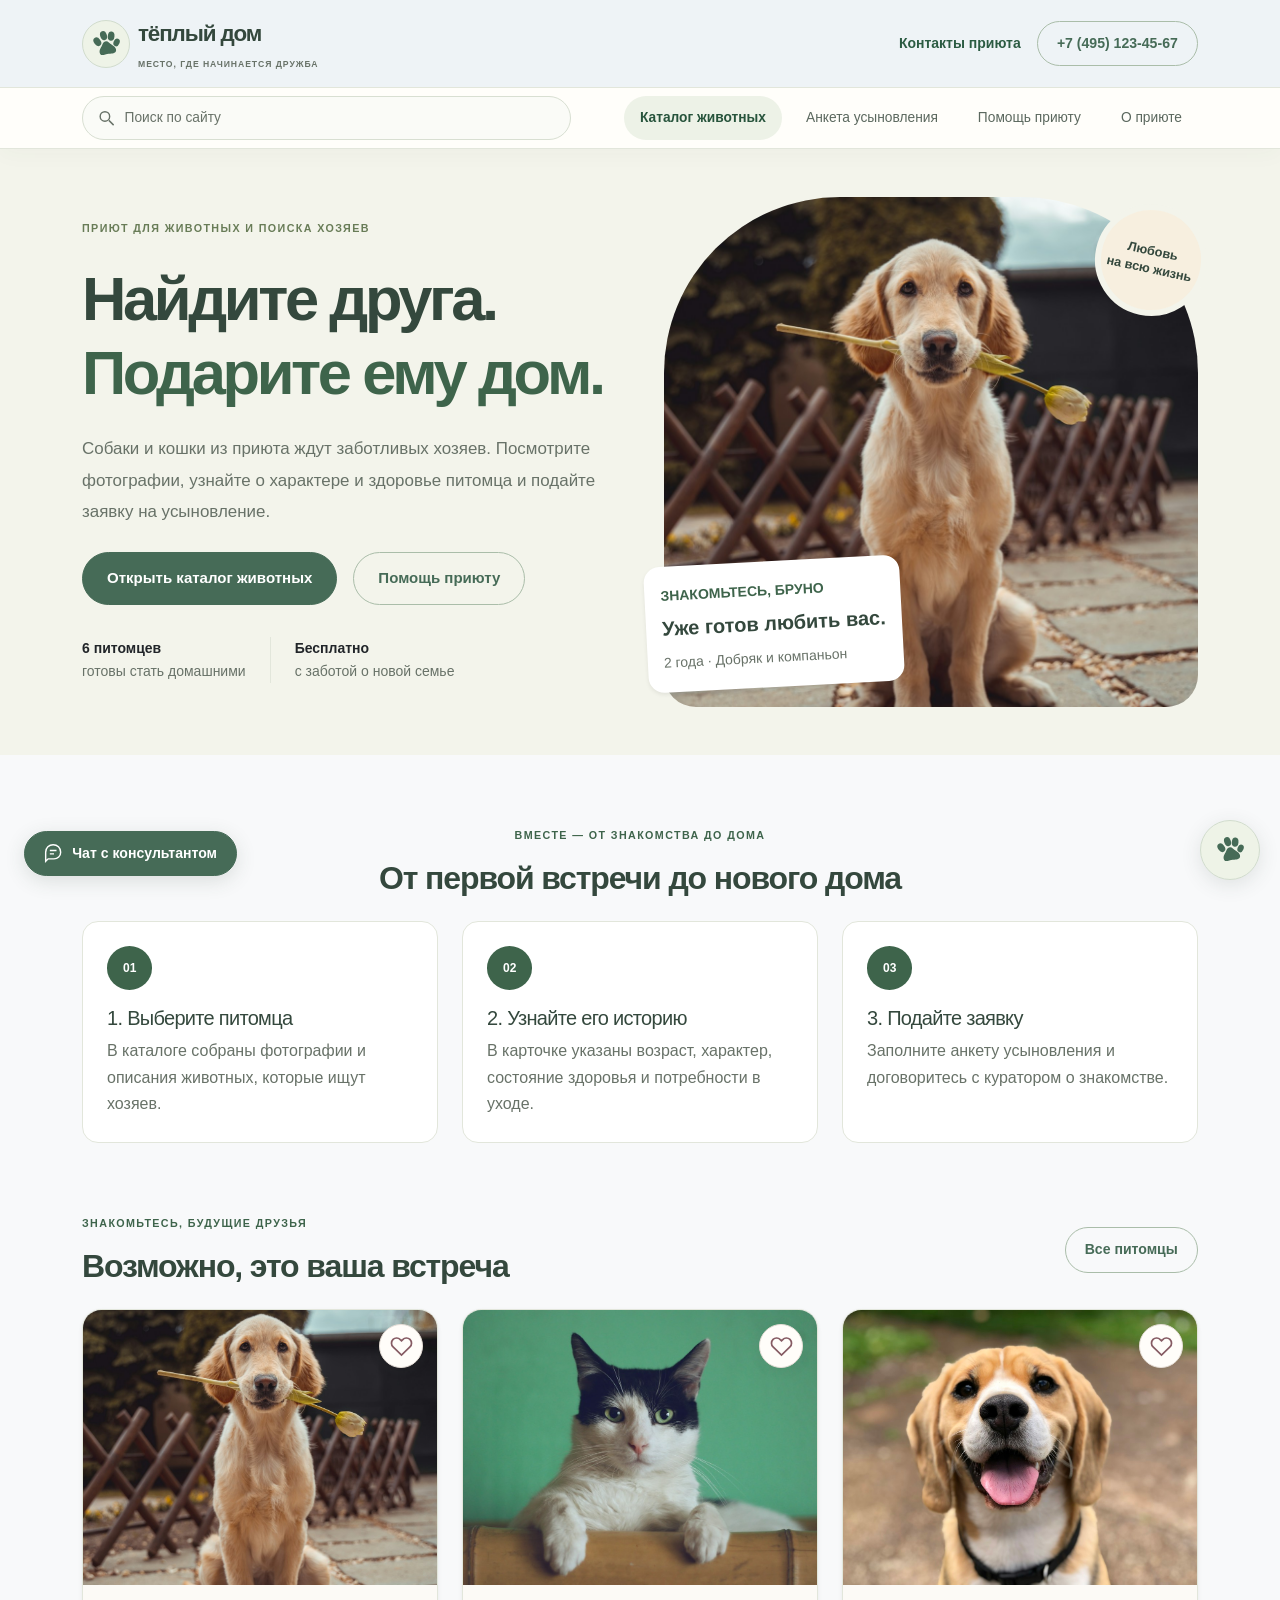
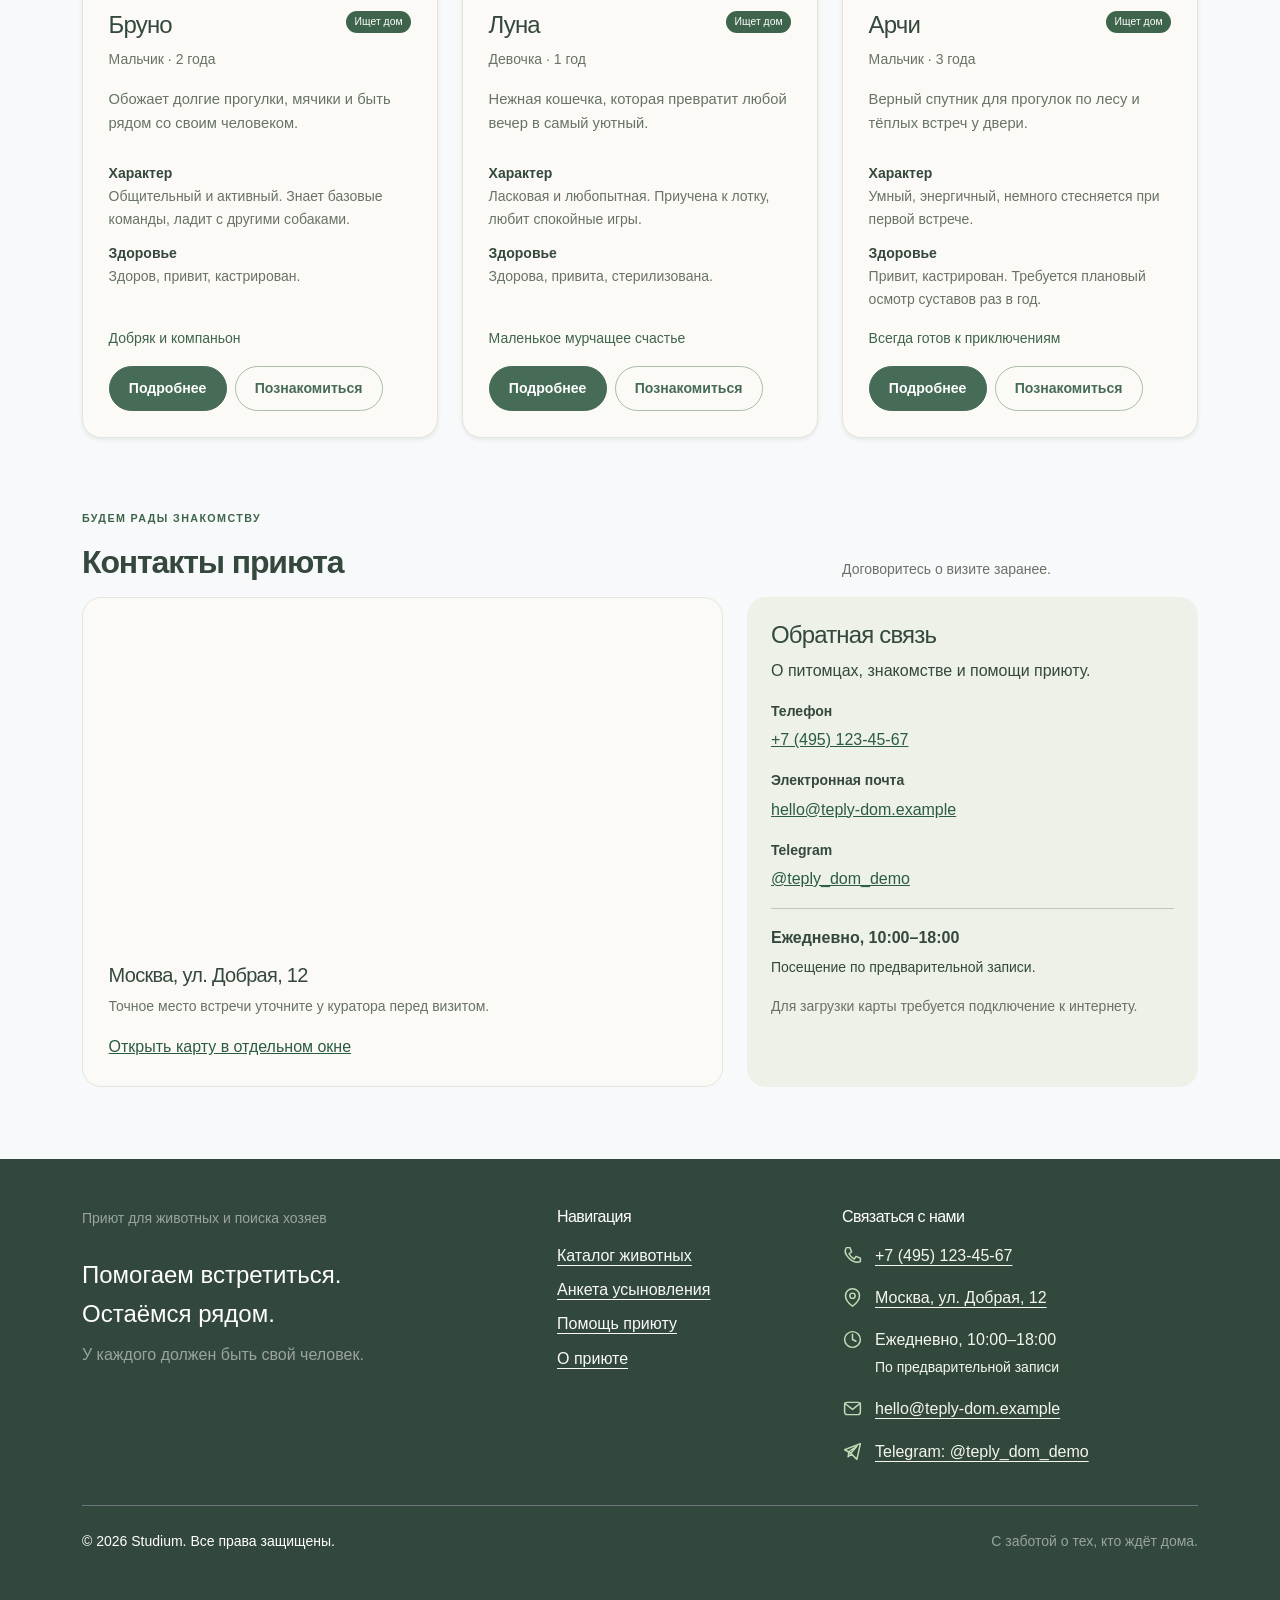
==== commit 7d7072ee: "Add compact support widget and wide inline header search" ====
--- a/index.html
+++ b/index.html
@@ -1,3 +1,3 @@
 <!doctype html>
 <html lang="ru"><head><meta charset="UTF-8"><meta name="viewport" content="width=device-width,initial-scale=1"><meta name="description" content="Найти друга — каталог животных, усыновление и помощь приюту Тёплый дом."><title>Найти друга — Тёплый дом</title><link rel="icon" href="images/logo.svg" type="image/svg+xml"><link href="https://cdn.jsdelivr.net/npm/bootstrap@5.3.8/dist/css/bootstrap.min.css" rel="stylesheet" onerror="this.onerror=null;this.href='vendor/bootstrap.min.css'"><link rel="stylesheet" href="css/custom.css"></head><body class="d-flex flex-column min-vh-100 bg-body-tertiary"><a class="visually-hidden-focusable position-absolute p-3 bg-white text-dark z-3" href="#main">Перейти к содержимому</a>
-<header class="site-header sticky-top" id="page-top" tabindex="-1"><div class="header-brandbar bg-white py-3 border-bottom"><div class="container d-flex align-items-center justify-content-between gap-3"><a class="navbar-brand d-inline-flex align-items-center gap-2" href="index.html"><span class="brand-paw" aria-hidden="true"><svg viewBox="0 0 48 48" width="32" height="32" fill="currentColor" aria-hidden="true" focusable="false"><ellipse cx="12" cy="18" rx="5" ry="7" transform="rotate(-25 12 18)"/><ellipse cx="23" cy="11" rx="5" ry="7" transform="rotate(-8 23 11)"/><ellipse cx="34" cy="14" rx="5" ry="7" transform="rotate(18 34 14)"/><ellipse cx="40" cy="25" rx="4.5" ry="6" transform="rotate(35 40 25)"/><path d="M12 35c0-5 4-7 7-12 3-4 7-4 10 0 4 5 8 7 8 12 0 7-8 5-12 4-5-1-13 3-13-4Z"/></svg></span><span class="fw-bold">тёплый дом<small class="d-block text-body-secondary brand-caption">МЕСТО, ГДЕ НАЧИНАЕТСЯ ДРУЖБА</small></span></a><div class="d-none d-lg-flex align-items-center gap-3"><a class="text-decoration-none small fw-bold" href="about.html#contacts">Контакты приюта</a><a class="btn btn-outline-success d-none d-lg-inline-flex" href="tel:+74951234567">+7 (495) 123-45-67</a></div><button class="navbar-toggler d-lg-none" type="button" data-bs-toggle="collapse" data-bs-target="#mainNavbar" aria-controls="mainNavbar" aria-expanded="false" aria-label="Открыть меню"><span class="navbar-toggler-icon"></span></button></div></div><nav class="navbar navbar-expand-lg bg-white py-2 border-bottom" aria-label="Основная навигация"><div class="container"><div class="collapse navbar-collapse" id="mainNavbar"><button class="btn btn-sm btn-outline-primary me-3 my-2" type="button" data-bs-toggle="modal" data-bs-target="#site-search-modal">Поиск по сайту</button><ul class="navbar-nav mx-lg-auto gap-lg-3"><li class="nav-item"><a class="nav-link active" aria-current=page href="catalog.html">Каталог животных</a></li><li class="nav-item"><a class="nav-link "  href="order.html">Анкета усыновления</a></li><li class="nav-item"><a class="nav-link "  href="help.html">Помощь приюту</a></li><li class="nav-item"><a class="nav-link "  href="about.html">О приюте</a></li></ul></div></div></nav></header><main id="main" tabindex="-1"><section class="container-fluid hero-surface py-5"><div class="container"><div class="row align-items-center g-5"><div class="col-12 col-lg-6"><p class="eyebrow small fw-bold text-uppercase mb-4">Приют для животных и поиска хозяев</p><h1 class="display-4 fw-bold mb-4">Найдите друга.<br><span class="text-success">Подарите ему дом.</span></h1><p class="lead text-body-secondary hero-description">Собаки и кошки из приюта ждут заботливых хозяев. Посмотрите фотографии, узнайте о характере и здоровье питомца и подайте заявку на усыновление.</p><div class="d-flex flex-wrap gap-3 mt-4"><a class="btn btn-primary btn-lg" href="catalog.html">Открыть каталог животных</a><a class="btn btn-outline-success btn-lg" href="help.html">Помощь приюту</a></div><div class="d-flex gap-4 mt-4 pt-2 small text-body-secondary"><span><strong class="text-dark">6 питомцев</strong><br>готовы стать домашними</span><span class="border-start ps-4"><strong class="text-dark">Бесплатно</strong><br>с заботой о новой семье</span></div></div><div class="col-12 col-lg-6"><div class="hero-photo position-relative"><img class="img-fluid w-100 hero-image" src="images/pet-1.jpg" alt="Золотистый пёс Бруно с цветком ждёт своего человека" fetchpriority="high"><div class="hero-note position-absolute bg-white rounded-4 shadow-sm p-3"><span class="small text-success fw-bold">ЗНАКОМЬТЕСЬ, БРУНО</span><p class="fw-bold fs-5 my-1">Уже готов любить вас.</p><span class="small text-body-secondary">2 года · Добряк и компаньон</span></div><span class="hero-sticker position-absolute bg-warning-subtle rounded-circle d-flex align-items-center justify-content-center text-center fw-bold">Любовь<br>на всю жизнь</span></div></div></div></div></section><section class="container section-space"><p class="eyebrow text-center small fw-bold text-success text-uppercase">Вместе — от знакомства до дома</p><h2 class="mb-4 text-center">От первой встречи до нового дома</h2><div class="row g-4"><div class="col-12 col-md-4"><article class="p-4 border rounded-4 h-100 bg-white"><span class="badge rounded-circle text-bg-success mb-3 p-3">01</span><h3 class="h5">1. Выберите питомца</h3><p class="text-body-secondary mb-0">В каталоге собраны фотографии и описания животных, которые ищут хозяев.</p></article></div><div class="col-12 col-md-4"><article class="p-4 border rounded-4 h-100 bg-white"><span class="badge rounded-circle text-bg-success mb-3 p-3">02</span><h3 class="h5">2. Узнайте его историю</h3><p class="text-body-secondary mb-0">В карточке указаны возраст, характер, состояние здоровья и потребности в уходе.</p></article></div><div class="col-12 col-md-4"><article class="p-4 border rounded-4 h-100 bg-white"><span class="badge rounded-circle text-bg-success mb-3 p-3">03</span><h3 class="h5">3. Подайте заявку</h3><p class="text-body-secondary mb-0">Заполните анкету усыновления и договоритесь с куратором о знакомстве.</p></article></div></div></section><section class="container section-space" id="popular"><div class="d-flex flex-wrap justify-content-between align-items-center gap-3 mb-4"><div><p class="eyebrow small fw-bold text-success text-uppercase">Знакомьтесь, будущие друзья</p><h2 class="mb-0">Возможно, это ваша встреча</h2></div><a class="btn btn-outline-primary" href="catalog.html">Все питомцы</a></div><div class="row g-4"><div class="col-12 col-md-6 col-lg-4" ><article class="card pet-card h-100 shadow-sm"><img class="card-img-top" src="images/pet-1.jpg" alt="Собака Бруно" loading="lazy"><div class="card-body d-flex flex-column"><div class="d-flex justify-content-between gap-2 align-items-start"><h3 class="card-title h4">Бруно</h3><span class="badge rounded-pill text-bg-success">Ищет дом</span></div><p class="small text-body-secondary">Мальчик · 2 года</p><p class="card-text">Обожает долгие прогулки, мячики и быть рядом со своим человеком.</p><dl class="small pet-facts mb-3"><dt>Характер</dt><dd>Общительный и активный. Знает базовые команды, ладит с другими собаками.</dd><dt>Здоровье</dt><dd class="mb-0">Здоров, привит, кастрирован.</dd></dl><p class="small text-success mt-auto">Добряк и компаньон</p><div class="d-flex flex-wrap gap-2"><a class="btn btn-primary" href="product.html?id=1">Подробнее<span class="visually-hidden"> о питомце Бруно</span></a><button class="btn btn-outline-primary" type="button" data-bs-toggle="modal" data-bs-target="#orderModal" data-pet-id="1">Познакомиться<span class="visually-hidden"> с питомцем Бруно</span></button></div></div></article></div><div class="col-12 col-md-6 col-lg-4" ><article class="card pet-card h-100 shadow-sm"><img class="card-img-top" src="images/pet-2.jpg" alt="Кошка Луна" loading="lazy"><div class="card-body d-flex flex-column"><div class="d-flex justify-content-between gap-2 align-items-start"><h3 class="card-title h4">Луна</h3><span class="badge rounded-pill text-bg-success">Ищет дом</span></div><p class="small text-body-secondary">Девочка · 1 год</p><p class="card-text">Нежная кошечка, которая превратит любой вечер в самый уютный.</p><dl class="small pet-facts mb-3"><dt>Характер</dt><dd>Ласковая и любопытная. Приучена к лотку, любит спокойные игры.</dd><dt>Здоровье</dt><dd class="mb-0">Здорова, привита, стерилизована.</dd></dl><p class="small text-success mt-auto">Маленькое мурчащее счастье</p><div class="d-flex flex-wrap gap-2"><a class="btn btn-primary" href="product.html?id=2">Подробнее<span class="visually-hidden"> о питомце Луна</span></a><button class="btn btn-outline-primary" type="button" data-bs-toggle="modal" data-bs-target="#orderModal" data-pet-id="2">Познакомиться<span class="visually-hidden"> с питомцем Луна</span></button></div></div></article></div><div class="col-12 col-md-6 col-lg-4" ><article class="card pet-card h-100 shadow-sm"><img class="card-img-top" src="images/pet-3.jpg" alt="Собака Арчи" loading="lazy"><div class="card-body d-flex flex-column"><div class="d-flex justify-content-between gap-2 align-items-start"><h3 class="card-title h4">Арчи</h3><span class="badge rounded-pill text-bg-success">Ищет дом</span></div><p class="small text-body-secondary">Мальчик · 3 года</p><p class="card-text">Верный спутник для прогулок по лесу и тёплых встреч у двери.</p><dl class="small pet-facts mb-3"><dt>Характер</dt><dd>Умный, энергичный, немного стесняется при первой встрече.</dd><dt>Здоровье</dt><dd class="mb-0">Привит, кастрирован. Требуется плановый осмотр суставов раз в год.</dd></dl><p class="small text-success mt-auto">Всегда готов к приключениям</p><div class="d-flex flex-wrap gap-2"><a class="btn btn-primary" href="product.html?id=3">Подробнее<span class="visually-hidden"> о питомце Арчи</span></a><button class="btn btn-outline-primary" type="button" data-bs-toggle="modal" data-bs-target="#orderModal" data-pet-id="3">Познакомиться<span class="visually-hidden"> с питомцем Арчи</span></button></div></div></article></div></div></section><section class="container section-space" id="visit"><div class="row g-4 align-items-end mb-3"><div class="col-12 col-md-8"><p class="eyebrow small fw-bold text-success text-uppercase">Будем рады знакомству</p><h2 class="mb-0">Контакты приюта</h2></div><div class="col-12 col-md-4"><p class="small text-body-secondary mb-0">Договоритесь о визите заранее.</p></div></div><div class="row g-4"><div class="col-12 col-lg-7"><div class="card h-100 overflow-hidden"><iframe class="shelter-map" title="Карта: условное расположение приюта в Москве" src="https://www.openstreetmap.org/export/embed.html?bbox=37.59%2C55.735%2C37.65%2C55.765&amp;layer=mapnik&amp;marker=55.75%2C37.62" loading="lazy" referrerpolicy="no-referrer"></iframe><div class="card-body"><h3 class="h5">Москва, ул. Добрая, 12</h3><p class="small text-body-secondary">Точное место встречи уточните у куратора перед визитом.</p><a href="https://www.openstreetmap.org/?mlat=55.75&amp;mlon=37.62#map=15/55.75/37.62" target="_blank" rel="noopener noreferrer">Открыть карту в отдельном окне</a></div></div></div><div class="col-12 col-lg-5"><aside class="card h-100 bg-success-subtle border-0"><div class="card-body p-4"><h3 class="h4">Обратная связь</h3><p>О питомцах, знакомстве и помощи приюту.</p><dl><dt class="small mb-1 mt-3">Телефон</dt><dd><a href="tel:+74951234567">+7 (495) 123-45-67</a></dd><dt class="small mb-1 mt-3">Электронная почта</dt><dd><a class="text-break" href="mailto:hello@teply-dom.example">hello@teply-dom.example</a></dd><dt class="small mb-1 mt-3">Telegram</dt><dd><a href="https://t.me/teply_dom_demo" target="_blank" rel="noopener noreferrer">@teply_dom_demo</a></dd></dl><hr><p class="fw-bold mb-1">Ежедневно, 10:00–18:00</p><p class="small">Посещение по предварительной записи.</p><p class="small text-body-secondary mb-0">Для загрузки карты требуется подключение к интернету.</p></div></aside></div></div></section></main><footer class="site-footer bg-dark text-white pt-5 pb-4 mt-auto"><div class="container"><div class="row g-4"><div class="col-12 col-md-5"><p class="small text-white-50 mb-0">Приют для животных и поиска хозяев</p><p class="fs-4 mt-4 mb-2">Помогаем встретиться.<br>Остаёмся рядом.</p><p class="text-white-50">У каждого должен быть свой человек.</p></div><div class="col-12 col-md-3"><h2 class="h6 mb-3">Навигация</h2><ul class="list-unstyled"><li class="mb-2"><a class="link-light" href="catalog.html">Каталог животных</a></li><li class="mb-2"><a class="link-light" href="order.html">Анкета усыновления</a></li><li class="mb-2"><a class="link-light" href="help.html">Помощь приюту</a></li><li class="mb-2"><a class="link-light" href="about.html">О приюте</a></li></ul></div><div class="col-12 col-md-4"><h2 class="h6 mb-3">Связаться с нами</h2><address class="mb-0 footer-contacts"><a href="tel:+74951234567"><svg class="contact-icon" viewBox="0 0 24 24" fill="none" stroke="currentColor" stroke-width="1.7" stroke-linecap="round" stroke-linejoin="round" aria-hidden="true"><path d="M5 3h4l2 5-3 2a15 15 0 0 0 6 6l2-3 5 2v4c-9 3-21-9-16-16Z"/></svg><span>+7 (495) 123-45-67</span></a><a href="about.html#contacts"><svg class="contact-icon" viewBox="0 0 24 24" fill="none" stroke="currentColor" stroke-width="1.7" stroke-linecap="round" stroke-linejoin="round" aria-hidden="true"><path d="M20 10c0 6-8 12-8 12S4 16 4 10a8 8 0 1 1 16 0Z"/><circle cx="12" cy="10" r="3"/></svg><span>Москва, ул. Добрая, 12</span></a><p><svg class="contact-icon" viewBox="0 0 24 24" fill="none" stroke="currentColor" stroke-width="1.7" stroke-linecap="round" stroke-linejoin="round" aria-hidden="true"><circle cx="12" cy="12" r="9"/><path d="M12 6v6l4 2"/></svg><span>Ежедневно, 10:00–18:00<br><small>По предварительной записи</small></span></p><a href="mailto:hello@teply-dom.example"><svg class="contact-icon" viewBox="0 0 24 24" fill="none" stroke="currentColor" stroke-width="1.7" stroke-linecap="round" stroke-linejoin="round" aria-hidden="true"><rect x="3" y="5" width="18" height="14" rx="3"/><path d="m3 6 9 7 9-7"/></svg><span>hello@teply-dom.example</span></a><a href="https://t.me/teply_dom_demo" target="_blank" rel="noopener noreferrer"><svg class="contact-icon" viewBox="0 0 24 24" fill="none" stroke="currentColor" stroke-width="1.7" stroke-linecap="round" stroke-linejoin="round" aria-hidden="true"><path d="m3 10 18-7-4 18-6-6-4 3 1-6 9-6-7 8Z"/></svg><span>Telegram: @teply_dom_demo</span></a></address></div></div><div class="border-top border-secondary mt-4 pt-4 d-flex flex-wrap align-items-center justify-content-between gap-3"><small>© 2026 Studium. Все права защищены.</small><small class="text-white-50">С заботой о тех, кто ждёт дома.</small></div></div></footer><button class="btn shadow back-top scroll-top-button" id="floating-top" type="button" data-back-top aria-label="Наверх страницы" title="Наверх страницы"><svg viewBox="0 0 48 48" width="32" height="32" fill="currentColor" aria-hidden="true" focusable="false"><ellipse cx="12" cy="18" rx="5" ry="7" transform="rotate(-25 12 18)"/><ellipse cx="23" cy="11" rx="5" ry="7" transform="rotate(-8 23 11)"/><ellipse cx="34" cy="14" rx="5" ry="7" transform="rotate(18 34 14)"/><ellipse cx="40" cy="25" rx="4.5" ry="6" transform="rotate(35 40 25)"/><path d="M12 35c0-5 4-7 7-12 3-4 7-4 10 0 4 5 8 7 8 12 0 7-8 5-12 4-5-1-13 3-13-4Z"/></svg></button><div class="modal fade" id="orderModal" tabindex="-1" aria-labelledby="orderModalLabel" aria-hidden="true"><div class="modal-dialog modal-dialog-centered modal-dialog-scrollable"><div class="modal-content"><div class="modal-header"><h2 class="modal-title fs-5" id="orderModalLabel">Знакомство с питомцем</h2><button class="btn-close" type="button" data-bs-dismiss="modal" aria-label="Закрыть"></button></div><div class="modal-body"><div class="alert alert-info small" role="alert">Укажите имя и телефон. Мы подготовим письмо куратору о знакомстве с выбранным питомцем. Данные не отправляются автоматически.</div><p>Вы выбрали: <strong id="modal-pet-label">Бруно</strong></p><form id="quick-form"><input type="hidden" name="pet" value="Бруно"><div class="mb-3"><label class="form-label" for="quick-name">Ваше имя *</label><input class="form-control" id="quick-name" name="name" autocomplete="name" required maxlength="100"></div><div class="mb-3"><label class="form-label" for="quick-phone">Телефон *</label><input class="form-control" id="quick-phone" name="phone" type="tel" autocomplete="tel" pattern="[+0-9 ()-]{7,25}" title="От 7 до 25 символов: цифры, пробелы, +, скобки или дефис" required></div><div class="form-check"><input class="form-check-input" id="quick-agree" name="agree" type="checkbox" required><label class="form-check-label small" for="quick-agree">Мне есть 18 лет, я согласен(на) на обработку данных в этой локальной форме. *</label></div></form><div id="quick-result" class="alert alert-success mt-3" role="status" hidden></div><div id="quick-actions" class="d-flex flex-wrap gap-2 mt-3" hidden><a class="btn btn-primary" id="quick-email" href="mailto:hello@teply-dom.example">Отправить заявку по почте</a><button type="button" class="btn btn-outline-secondary" id="quick-download">Скачать копию</button></div></div><div class="modal-footer"><button type="button" class="btn btn-outline-secondary" data-bs-dismiss="modal">Закрыть</button><button type="submit" form="quick-form" class="btn btn-primary">Подготовить заявку</button></div></div></div></div><script src="https://cdn.jsdelivr.net/npm/bootstrap@5.3.8/dist/js/bootstrap.bundle.min.js" onerror="this.onerror=null;this.src='vendor/bootstrap.bundle.min.js'"></script><script src="js/data.js"></script><script src="js/app.js"></script><div class="modal fade" id="site-search-modal" tabindex="-1" aria-labelledby="site-search-modal-title" aria-hidden="true"><div class="modal-dialog modal-dialog-centered modal-dialog-scrollable"><div class="modal-content"><div class="modal-header"><h2 class="modal-title fs-5" id="site-search-modal-title">Поиск по сайту</h2><button class="btn-close" type="button" data-bs-dismiss="modal" aria-label="Закрыть"></button></div><div class="modal-body"><label class="form-label" for="site-query">Что вы ищете?</label><input class="form-control" id="site-query" type="search" maxlength="100" placeholder="Например: Бруно, помощь, контакты"><p id="site-search-count" class="small text-body-secondary mt-3" role="status"></p><div id="site-search-results" class="d-grid gap-2"></div></div></div></div></div><div class="modal fade" id="consultant-modal" tabindex="-1" aria-labelledby="consultant-modal-title" aria-hidden="true"><div class="modal-dialog modal-dialog-centered modal-dialog-scrollable"><div class="modal-content"><div class="modal-header"><h2 class="modal-title fs-5" id="consultant-modal-title">Чат с консультантом</h2><button class="btn-close" type="button" data-bs-dismiss="modal" aria-label="Закрыть"></button></div><div class="modal-body"><p class="small text-body-secondary">Автоматический помощник · Отвечает на типовые вопросы. Живой консультант пока не подключён.</p><div id="chat-log" role="log" aria-label="Переписка" aria-live="polite" class="chat-log"><p class="chat-bubble">Здравствуйте! Подскажу, как взять питомца, помочь приюту или записаться на визит.</p></div><div class="d-flex flex-wrap gap-2 my-3"><button type="button" class="btn btn-sm btn-outline-primary" data-chat-question="Как взять питомца?">Взять питомца</button><button type="button" class="btn btn-sm btn-outline-primary" data-chat-question="Как помочь?">Помочь</button><button type="button" class="btn btn-sm btn-outline-primary" data-chat-question="Как приехать?">Приехать</button></div><form id="chat-form"><label class="form-label" for="chat-message">Ваш вопрос</label><div class="input-group"><input class="form-control" id="chat-message" required maxlength="500" autocomplete="off"><button class="btn btn-primary" type="submit">Отправить</button></div></form><a class="d-inline-block small mt-3" href="tel:+74951234567">Позвонить сотруднику: +7 (495) 123-45-67</a></div></div></div></div><button class="btn btn-primary chat-launch" type="button" data-bs-toggle="modal" data-bs-target="#consultant-modal"><svg viewBox="0 0 24 24" width="20" height="20" fill="none" stroke="currentColor" stroke-width="1.7" aria-hidden="true"><path d="M20 11a8 8 0 0 1-8 8H5l-3 3V11a9 9 0 0 1 18 0Z"/><path d="M7 9h8M7 13h5"/></svg> Чат с консультантом</button><p class="visually-hidden" id="favorite-status" role="status"></p><script src="js/search-data.js"></script><script src="js/community.js"></script></body></html>+<header class="site-header sticky-top" id="page-top" tabindex="-1"><div class="header-brandbar bg-white py-3 border-bottom"><div class="container d-flex align-items-center justify-content-between gap-3"><a class="navbar-brand d-inline-flex align-items-center gap-2" href="index.html"><span class="brand-paw" aria-hidden="true"><svg viewBox="0 0 48 48" width="32" height="32" fill="currentColor" aria-hidden="true" focusable="false"><ellipse cx="12" cy="18" rx="5" ry="7" transform="rotate(-25 12 18)"/><ellipse cx="23" cy="11" rx="5" ry="7" transform="rotate(-8 23 11)"/><ellipse cx="34" cy="14" rx="5" ry="7" transform="rotate(18 34 14)"/><ellipse cx="40" cy="25" rx="4.5" ry="6" transform="rotate(35 40 25)"/><path d="M12 35c0-5 4-7 7-12 3-4 7-4 10 0 4 5 8 7 8 12 0 7-8 5-12 4-5-1-13 3-13-4Z"/></svg></span><span class="fw-bold">тёплый дом<small class="d-block text-body-secondary brand-caption">МЕСТО, ГДЕ НАЧИНАЕТСЯ ДРУЖБА</small></span></a><div class="d-none d-lg-flex align-items-center gap-3"><a class="text-decoration-none small fw-bold" href="about.html#contacts">Контакты приюта</a><a class="btn btn-outline-success d-none d-lg-inline-flex" href="tel:+74951234567">+7 (495) 123-45-67</a></div><button class="navbar-toggler d-lg-none" type="button" data-bs-toggle="collapse" data-bs-target="#mainNavbar" aria-controls="mainNavbar" aria-expanded="false" aria-label="Открыть меню"><span class="navbar-toggler-icon"></span></button></div></div><nav class="navbar navbar-expand-lg bg-white py-2 border-bottom" aria-label="Основная навигация"><div class="container"><form class="header-search" role="search" id="site-search-form"><label class="visually-hidden" for="site-query">Поиск по сайту</label><div class="header-search-field"><svg width="19" height="19" viewBox="0 0 24 24" fill="none" stroke="currentColor" stroke-width="1.8" aria-hidden="true"><circle cx="10" cy="10" r="6"/><path d="m15 15 6 6"/></svg><input class="form-control" id="site-query" type="search" maxlength="100" placeholder="Поиск по сайту" autocomplete="off" aria-controls="site-search-panel" aria-expanded="false"></div><div class="header-search-panel" id="site-search-panel" role="region" aria-label="Результаты поиска по сайту" hidden><p id="site-search-count" class="small text-body-secondary mb-2" role="status"></p><div id="site-search-results" class="d-grid gap-2"></div></div></form><div class="collapse navbar-collapse" id="mainNavbar"><ul class="navbar-nav ms-lg-auto gap-lg-3"><li class="nav-item"><a class="nav-link active" aria-current=page href="catalog.html">Каталог животных</a></li><li class="nav-item"><a class="nav-link "  href="order.html">Анкета усыновления</a></li><li class="nav-item"><a class="nav-link "  href="help.html">Помощь приюту</a></li><li class="nav-item"><a class="nav-link "  href="about.html">О приюте</a></li></ul></div></div></nav></header><main id="main" tabindex="-1"><section class="container-fluid hero-surface py-5"><div class="container"><div class="row align-items-center g-5"><div class="col-12 col-lg-6"><p class="eyebrow small fw-bold text-uppercase mb-4">Приют для животных и поиска хозяев</p><h1 class="display-4 fw-bold mb-4">Найдите друга.<br><span class="text-success">Подарите ему дом.</span></h1><p class="lead text-body-secondary hero-description">Собаки и кошки из приюта ждут заботливых хозяев. Посмотрите фотографии, узнайте о характере и здоровье питомца и подайте заявку на усыновление.</p><div class="d-flex flex-wrap gap-3 mt-4"><a class="btn btn-primary btn-lg" href="catalog.html">Открыть каталог животных</a><a class="btn btn-outline-success btn-lg" href="help.html">Помощь приюту</a></div><div class="d-flex gap-4 mt-4 pt-2 small text-body-secondary"><span><strong class="text-dark">6 питомцев</strong><br>готовы стать домашними</span><span class="border-start ps-4"><strong class="text-dark">Бесплатно</strong><br>с заботой о новой семье</span></div></div><div class="col-12 col-lg-6"><div class="hero-photo position-relative"><img class="img-fluid w-100 hero-image" src="images/pet-1.jpg" alt="Золотистый пёс Бруно с цветком ждёт своего человека" fetchpriority="high"><div class="hero-note position-absolute bg-white rounded-4 shadow-sm p-3"><span class="small text-success fw-bold">ЗНАКОМЬТЕСЬ, БРУНО</span><p class="fw-bold fs-5 my-1">Уже готов любить вас.</p><span class="small text-body-secondary">2 года · Добряк и компаньон</span></div><span class="hero-sticker position-absolute bg-warning-subtle rounded-circle d-flex align-items-center justify-content-center text-center fw-bold">Любовь<br>на всю жизнь</span></div></div></div></div></section><section class="container section-space"><p class="eyebrow text-center small fw-bold text-success text-uppercase">Вместе — от знакомства до дома</p><h2 class="mb-4 text-center">От первой встречи до нового дома</h2><div class="row g-4"><div class="col-12 col-md-4"><article class="p-4 border rounded-4 h-100 bg-white"><span class="badge rounded-circle text-bg-success mb-3 p-3">01</span><h3 class="h5">1. Выберите питомца</h3><p class="text-body-secondary mb-0">В каталоге собраны фотографии и описания животных, которые ищут хозяев.</p></article></div><div class="col-12 col-md-4"><article class="p-4 border rounded-4 h-100 bg-white"><span class="badge rounded-circle text-bg-success mb-3 p-3">02</span><h3 class="h5">2. Узнайте его историю</h3><p class="text-body-secondary mb-0">В карточке указаны возраст, характер, состояние здоровья и потребности в уходе.</p></article></div><div class="col-12 col-md-4"><article class="p-4 border rounded-4 h-100 bg-white"><span class="badge rounded-circle text-bg-success mb-3 p-3">03</span><h3 class="h5">3. Подайте заявку</h3><p class="text-body-secondary mb-0">Заполните анкету усыновления и договоритесь с куратором о знакомстве.</p></article></div></div></section><section class="container section-space" id="popular"><div class="d-flex flex-wrap justify-content-between align-items-center gap-3 mb-4"><div><p class="eyebrow small fw-bold text-success text-uppercase">Знакомьтесь, будущие друзья</p><h2 class="mb-0">Возможно, это ваша встреча</h2></div><a class="btn btn-outline-primary" href="catalog.html">Все питомцы</a></div><div class="row g-4"><div class="col-12 col-md-6 col-lg-4" ><article class="card pet-card h-100 shadow-sm"><img class="card-img-top" src="images/pet-1.jpg" alt="Собака Бруно" loading="lazy"><div class="card-body d-flex flex-column"><div class="d-flex justify-content-between gap-2 align-items-start"><h3 class="card-title h4">Бруно</h3><span class="badge rounded-pill text-bg-success">Ищет дом</span></div><p class="small text-body-secondary">Мальчик · 2 года</p><p class="card-text">Обожает долгие прогулки, мячики и быть рядом со своим человеком.</p><dl class="small pet-facts mb-3"><dt>Характер</dt><dd>Общительный и активный. Знает базовые команды, ладит с другими собаками.</dd><dt>Здоровье</dt><dd class="mb-0">Здоров, привит, кастрирован.</dd></dl><p class="small text-success mt-auto">Добряк и компаньон</p><div class="d-flex flex-wrap gap-2"><a class="btn btn-primary" href="product.html?id=1">Подробнее<span class="visually-hidden"> о питомце Бруно</span></a><button class="btn btn-outline-primary" type="button" data-bs-toggle="modal" data-bs-target="#orderModal" data-pet-id="1">Познакомиться<span class="visually-hidden"> с питомцем Бруно</span></button></div></div></article></div><div class="col-12 col-md-6 col-lg-4" ><article class="card pet-card h-100 shadow-sm"><img class="card-img-top" src="images/pet-2.jpg" alt="Кошка Луна" loading="lazy"><div class="card-body d-flex flex-column"><div class="d-flex justify-content-between gap-2 align-items-start"><h3 class="card-title h4">Луна</h3><span class="badge rounded-pill text-bg-success">Ищет дом</span></div><p class="small text-body-secondary">Девочка · 1 год</p><p class="card-text">Нежная кошечка, которая превратит любой вечер в самый уютный.</p><dl class="small pet-facts mb-3"><dt>Характер</dt><dd>Ласковая и любопытная. Приучена к лотку, любит спокойные игры.</dd><dt>Здоровье</dt><dd class="mb-0">Здорова, привита, стерилизована.</dd></dl><p class="small text-success mt-auto">Маленькое мурчащее счастье</p><div class="d-flex flex-wrap gap-2"><a class="btn btn-primary" href="product.html?id=2">Подробнее<span class="visually-hidden"> о питомце Луна</span></a><button class="btn btn-outline-primary" type="button" data-bs-toggle="modal" data-bs-target="#orderModal" data-pet-id="2">Познакомиться<span class="visually-hidden"> с питомцем Луна</span></button></div></div></article></div><div class="col-12 col-md-6 col-lg-4" ><article class="card pet-card h-100 shadow-sm"><img class="card-img-top" src="images/pet-3.jpg" alt="Собака Арчи" loading="lazy"><div class="card-body d-flex flex-column"><div class="d-flex justify-content-between gap-2 align-items-start"><h3 class="card-title h4">Арчи</h3><span class="badge rounded-pill text-bg-success">Ищет дом</span></div><p class="small text-body-secondary">Мальчик · 3 года</p><p class="card-text">Верный спутник для прогулок по лесу и тёплых встреч у двери.</p><dl class="small pet-facts mb-3"><dt>Характер</dt><dd>Умный, энергичный, немного стесняется при первой встрече.</dd><dt>Здоровье</dt><dd class="mb-0">Привит, кастрирован. Требуется плановый осмотр суставов раз в год.</dd></dl><p class="small text-success mt-auto">Всегда готов к приключениям</p><div class="d-flex flex-wrap gap-2"><a class="btn btn-primary" href="product.html?id=3">Подробнее<span class="visually-hidden"> о питомце Арчи</span></a><button class="btn btn-outline-primary" type="button" data-bs-toggle="modal" data-bs-target="#orderModal" data-pet-id="3">Познакомиться<span class="visually-hidden"> с питомцем Арчи</span></button></div></div></article></div></div></section><section class="container section-space" id="visit"><div class="row g-4 align-items-end mb-3"><div class="col-12 col-md-8"><p class="eyebrow small fw-bold text-success text-uppercase">Будем рады знакомству</p><h2 class="mb-0">Контакты приюта</h2></div><div class="col-12 col-md-4"><p class="small text-body-secondary mb-0">Договоритесь о визите заранее.</p></div></div><div class="row g-4"><div class="col-12 col-lg-7"><div class="card h-100 overflow-hidden"><iframe class="shelter-map" title="Карта: условное расположение приюта в Москве" src="https://www.openstreetmap.org/export/embed.html?bbox=37.59%2C55.735%2C37.65%2C55.765&amp;layer=mapnik&amp;marker=55.75%2C37.62" loading="lazy" referrerpolicy="no-referrer"></iframe><div class="card-body"><h3 class="h5">Москва, ул. Добрая, 12</h3><p class="small text-body-secondary">Точное место встречи уточните у куратора перед визитом.</p><a href="https://www.openstreetmap.org/?mlat=55.75&amp;mlon=37.62#map=15/55.75/37.62" target="_blank" rel="noopener noreferrer">Открыть карту в отдельном окне</a></div></div></div><div class="col-12 col-lg-5"><aside class="card h-100 bg-success-subtle border-0"><div class="card-body p-4"><h3 class="h4">Обратная связь</h3><p>О питомцах, знакомстве и помощи приюту.</p><dl><dt class="small mb-1 mt-3">Телефон</dt><dd><a href="tel:+74951234567">+7 (495) 123-45-67</a></dd><dt class="small mb-1 mt-3">Электронная почта</dt><dd><a class="text-break" href="mailto:hello@teply-dom.example">hello@teply-dom.example</a></dd><dt class="small mb-1 mt-3">Telegram</dt><dd><a href="https://t.me/teply_dom_demo" target="_blank" rel="noopener noreferrer">@teply_dom_demo</a></dd></dl><hr><p class="fw-bold mb-1">Ежедневно, 10:00–18:00</p><p class="small">Посещение по предварительной записи.</p><p class="small text-body-secondary mb-0">Для загрузки карты требуется подключение к интернету.</p></div></aside></div></div></section></main><footer class="site-footer bg-dark text-white pt-5 pb-4 mt-auto"><div class="container"><div class="row g-4"><div class="col-12 col-md-5"><p class="small text-white-50 mb-0">Приют для животных и поиска хозяев</p><p class="fs-4 mt-4 mb-2">Помогаем встретиться.<br>Остаёмся рядом.</p><p class="text-white-50">У каждого должен быть свой человек.</p></div><div class="col-12 col-md-3"><h2 class="h6 mb-3">Навигация</h2><ul class="list-unstyled"><li class="mb-2"><a class="link-light" href="catalog.html">Каталог животных</a></li><li class="mb-2"><a class="link-light" href="order.html">Анкета усыновления</a></li><li class="mb-2"><a class="link-light" href="help.html">Помощь приюту</a></li><li class="mb-2"><a class="link-light" href="about.html">О приюте</a></li></ul></div><div class="col-12 col-md-4"><h2 class="h6 mb-3">Связаться с нами</h2><address class="mb-0 footer-contacts"><a href="tel:+74951234567"><svg class="contact-icon" viewBox="0 0 24 24" fill="none" stroke="currentColor" stroke-width="1.7" stroke-linecap="round" stroke-linejoin="round" aria-hidden="true"><path d="M5 3h4l2 5-3 2a15 15 0 0 0 6 6l2-3 5 2v4c-9 3-21-9-16-16Z"/></svg><span>+7 (495) 123-45-67</span></a><a href="about.html#contacts"><svg class="contact-icon" viewBox="0 0 24 24" fill="none" stroke="currentColor" stroke-width="1.7" stroke-linecap="round" stroke-linejoin="round" aria-hidden="true"><path d="M20 10c0 6-8 12-8 12S4 16 4 10a8 8 0 1 1 16 0Z"/><circle cx="12" cy="10" r="3"/></svg><span>Москва, ул. Добрая, 12</span></a><p><svg class="contact-icon" viewBox="0 0 24 24" fill="none" stroke="currentColor" stroke-width="1.7" stroke-linecap="round" stroke-linejoin="round" aria-hidden="true"><circle cx="12" cy="12" r="9"/><path d="M12 6v6l4 2"/></svg><span>Ежедневно, 10:00–18:00<br><small>По предварительной записи</small></span></p><a href="mailto:hello@teply-dom.example"><svg class="contact-icon" viewBox="0 0 24 24" fill="none" stroke="currentColor" stroke-width="1.7" stroke-linecap="round" stroke-linejoin="round" aria-hidden="true"><rect x="3" y="5" width="18" height="14" rx="3"/><path d="m3 6 9 7 9-7"/></svg><span>hello@teply-dom.example</span></a><a href="https://t.me/teply_dom_demo" target="_blank" rel="noopener noreferrer"><svg class="contact-icon" viewBox="0 0 24 24" fill="none" stroke="currentColor" stroke-width="1.7" stroke-linecap="round" stroke-linejoin="round" aria-hidden="true"><path d="m3 10 18-7-4 18-6-6-4 3 1-6 9-6-7 8Z"/></svg><span>Telegram: @teply_dom_demo</span></a></address></div></div><div class="border-top border-secondary mt-4 pt-4 d-flex flex-wrap align-items-center justify-content-between gap-3"><small>© 2026 Studium. Все права защищены.</small><small class="text-white-50">С заботой о тех, кто ждёт дома.</small></div></div></footer><button class="btn shadow back-top scroll-top-button" id="floating-top" type="button" data-back-top aria-label="Наверх страницы" title="Наверх страницы"><svg viewBox="0 0 48 48" width="32" height="32" fill="currentColor" aria-hidden="true" focusable="false"><ellipse cx="12" cy="18" rx="5" ry="7" transform="rotate(-25 12 18)"/><ellipse cx="23" cy="11" rx="5" ry="7" transform="rotate(-8 23 11)"/><ellipse cx="34" cy="14" rx="5" ry="7" transform="rotate(18 34 14)"/><ellipse cx="40" cy="25" rx="4.5" ry="6" transform="rotate(35 40 25)"/><path d="M12 35c0-5 4-7 7-12 3-4 7-4 10 0 4 5 8 7 8 12 0 7-8 5-12 4-5-1-13 3-13-4Z"/></svg></button><div class="modal fade" id="orderModal" tabindex="-1" aria-labelledby="orderModalLabel" aria-hidden="true"><div class="modal-dialog modal-dialog-centered modal-dialog-scrollable"><div class="modal-content"><div class="modal-header"><h2 class="modal-title fs-5" id="orderModalLabel">Знакомство с питомцем</h2><button class="btn-close" type="button" data-bs-dismiss="modal" aria-label="Закрыть"></button></div><div class="modal-body"><div class="alert alert-info small" role="alert">Укажите имя и телефон. Мы подготовим письмо куратору о знакомстве с выбранным питомцем. Данные не отправляются автоматически.</div><p>Вы выбрали: <strong id="modal-pet-label">Бруно</strong></p><form id="quick-form"><input type="hidden" name="pet" value="Бруно"><div class="mb-3"><label class="form-label" for="quick-name">Ваше имя *</label><input class="form-control" id="quick-name" name="name" autocomplete="name" required maxlength="100"></div><div class="mb-3"><label class="form-label" for="quick-phone">Телефон *</label><input class="form-control" id="quick-phone" name="phone" type="tel" autocomplete="tel" pattern="[+0-9 ()-]{7,25}" title="От 7 до 25 символов: цифры, пробелы, +, скобки или дефис" required></div><div class="form-check"><input class="form-check-input" id="quick-agree" name="agree" type="checkbox" required><label class="form-check-label small" for="quick-agree">Мне есть 18 лет, я согласен(на) на обработку данных в этой локальной форме. *</label></div></form><div id="quick-result" class="alert alert-success mt-3" role="status" hidden></div><div id="quick-actions" class="d-flex flex-wrap gap-2 mt-3" hidden><a class="btn btn-primary" id="quick-email" href="mailto:hello@teply-dom.example">Отправить заявку по почте</a><button type="button" class="btn btn-outline-secondary" id="quick-download">Скачать копию</button></div></div><div class="modal-footer"><button type="button" class="btn btn-outline-secondary" data-bs-dismiss="modal">Закрыть</button><button type="submit" form="quick-form" class="btn btn-primary">Подготовить заявку</button></div></div></div></div><script src="https://cdn.jsdelivr.net/npm/bootstrap@5.3.8/dist/js/bootstrap.bundle.min.js" onerror="this.onerror=null;this.src='vendor/bootstrap.bundle.min.js'"></script><script src="js/data.js"></script><script src="js/app.js"></script><section class="support-widget" id="chat-widget" aria-labelledby="chat-widget-title" hidden><div class="support-widget-header"><span class="support-avatar" aria-hidden="true">ТД</span><div><h2 class="h6 mb-1" id="chat-widget-title">Поддержка приюта</h2><p class="mb-0 small">Автоматический помощник</p></div><button type="button" id="chat-close" class="support-close" aria-label="Свернуть чат">×</button></div><div class="support-widget-body"><p class="chat-notice">Отвечает автоматический помощник. Для связи с сотрудником позвоните в приют.</p><div id="chat-log" role="log" aria-label="Переписка" aria-live="polite" class="chat-log"><p class="chat-bubble">Здравствуйте! Подскажу, как взять питомца, помочь приюту или записаться на визит.</p></div><div class="d-flex flex-wrap gap-2 my-3"><button type="button" class="btn btn-sm btn-outline-primary" data-chat-question="Как взять питомца?">Взять питомца</button><button type="button" class="btn btn-sm btn-outline-primary" data-chat-question="Как помочь?">Помочь</button><button type="button" class="btn btn-sm btn-outline-primary" data-chat-question="Как приехать?">Приехать</button></div><form id="chat-form"><label class="form-label" for="chat-message">Ваш вопрос</label><div class="input-group"><input class="form-control" id="chat-message" required maxlength="500" autocomplete="off"><button class="btn btn-primary" type="submit">Отправить</button></div></form><a class="d-inline-block small mt-3" href="tel:+74951234567">Позвонить сотруднику: +7 (495) 123-45-67</a></div></section><button class="btn btn-primary chat-launch" id="chat-toggle" type="button" aria-controls="chat-widget" aria-expanded="false"><svg viewBox="0 0 24 24" width="20" height="20" fill="none" stroke="currentColor" stroke-width="1.7" aria-hidden="true"><path d="M20 11a8 8 0 0 1-8 8H5l-3 3V11a9 9 0 0 1 18 0Z"/><path d="M7 9h8M7 13h5"/></svg> Чат с консультантом</button><p class="visually-hidden" id="favorite-status" role="status"></p><script src="js/search-data.js"></script><script src="js/community.js"></script></body></html>
--- a/css/custom.css
+++ b/css/custom.css
@@ -103,3 +103,36 @@
  @media (hover: hover) { .favorite-button:hover { transform: scale(1.08); background: #fbe9ea; } .search-result:hover { background: #eef3e7; transform: translateX(3px); } .site-footer a:hover { color: #d2eac5; transform: translateX(2px); } }
 }
 @media (max-width: 575.98px) { .chat-launch { left: 12px; bottom: 16px; max-width: calc(100% - 90px); font-size: .78rem; padding: .7rem 1rem; } }
+
+/* Поиск встроен в шапку; чат не перекрывает страницу затемнением. */
+.header-search { position: relative; width: 460px; max-width: 520px; min-width: 200px; flex: 1 1 460px; margin: 0 24px 0 0; }
+.header-search-field { position: relative; }
+.header-search-field > svg { position: absolute; top: 50%; left: 15px; transform: translateY(-50%); color: #687268; pointer-events: none; }
+.header-search-field .form-control { padding: .65rem 1rem .65rem 2.6rem; font-size: .86rem; border-radius: 24px; background: #fafbf7; }
+.header-search-panel { position: absolute; top: calc(100% + 12px); left: 0; z-index: 1040; width: max(100%, 400px); max-width: calc(100vw - 32px); max-height: min(440px, 65dvh); overflow-y: auto; border: 1px solid #dce4d6; border-radius: 18px; padding: 16px; background: #fffefa; box-shadow: 0 12px 36px #33483d22; }
+.header-search-panel .search-result { padding: 12px; }
+.support-widget { position: fixed; bottom: 92px; left: 24px; z-index: 1045; width: 380px; max-width: calc(100vw - 32px); max-height: calc(100dvh - 115px); display: flex; flex-direction: column; overflow: hidden; border: 1px solid #dce4d6; border-radius: 22px; background: #fffefa; box-shadow: 0 12px 48px #243e322e; }
+.support-widget-header { display: flex; align-items: center; gap: 12px; padding: 20px; color: white; background: #466b57; flex-shrink: 0; }
+.support-widget-header p { color: #e2ebde; font-size: .75rem; }
+.support-avatar { width: 40px; height: 40px; display: inline-flex; align-items: center; justify-content: center; border-radius: 14px; font-size: .8rem; font-weight: 700; background: #ffffff20; flex-shrink: 0; }
+.support-close { margin-left: auto; border: 0; border-radius: 50%; color: white; background: #ffffff15; width: 36px; height: 36px; font-size: 26px; line-height: 1; flex-shrink: 0; }
+.support-close:hover { background: #ffffff30; }
+.support-close:focus-visible { outline: 3px solid #dfebce; outline-offset: 2px; }
+.support-widget-body { display: flex; flex-direction: column; padding: 16px; min-height: 0; overflow-y: auto; }
+.chat-notice { font-size: .73rem; line-height: 1.5; color: #687268; margin-bottom: 12px; }
+.support-widget .chat-log { height: 235px; min-height: 100px; flex: 1 1 auto; }
+.support-widget .chat-bubble { font-size: .82rem; }
+.support-widget .form-control { font-size: .85rem; min-width: 0; }
+.support-widget .input-group > .btn { padding: .65rem .85rem; font-size: .8rem; }
+.support-widget .form-label { font-size: .78rem; }
+.support-widget-body > a { font-size: .73rem !important; }
+.chat-launch { display: inline-flex; align-items: center; gap: 8px; }
+@media (min-width: 992px) { .site-header .navbar-collapse { overflow: visible; } .site-header .navbar-nav { gap: .5rem !important; } .site-header .nav-link { white-space: nowrap; } }
+@media (max-width: 991.98px) { .header-search { width: 100%; max-width: none; min-width: 0; flex: 1 0 100%; margin: 3px 0; } .header-search-panel { width: 100%; max-width: 100%; } .site-header .navbar-collapse { flex-basis: 100%; } }
+@media (max-width: 575.98px) { .support-widget { left: 12px; bottom: 78px; width: calc(100vw - 24px); max-width: none; max-height: calc(100dvh - 96px); border-radius: 18px; } .support-widget-header { padding: 14px 16px; } .support-widget .chat-log { height: 180px; } html { scroll-padding-top: 190px; } }
+.support-widget { height: 480px; }
+.support-widget-header { padding: 16px; }
+.support-widget-body { flex: 1 1 auto; }
+.support-widget [data-chat-question] { padding: .4rem .65rem; font-size: .72rem; }
+.support-widget .chat-log { height: auto; }
+@media (max-width: 575.98px) { .support-widget { height: 460px; } }
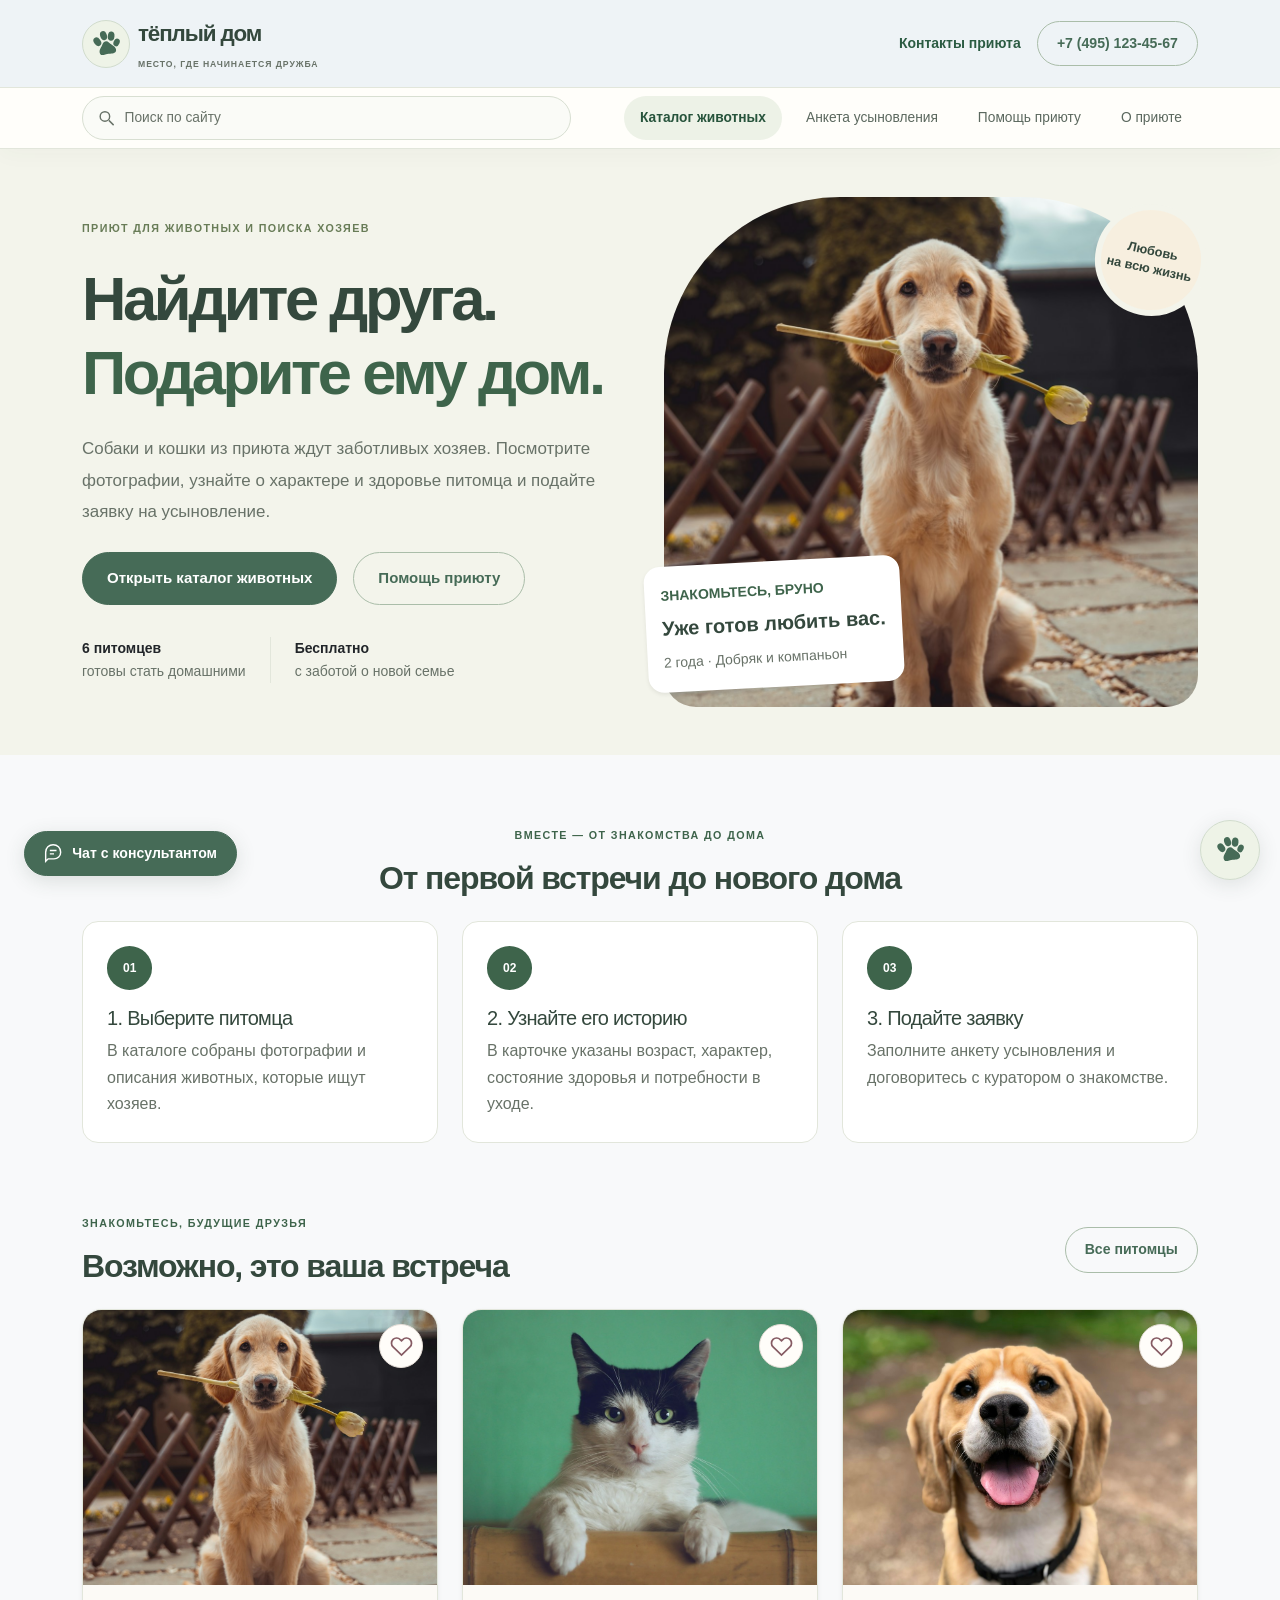
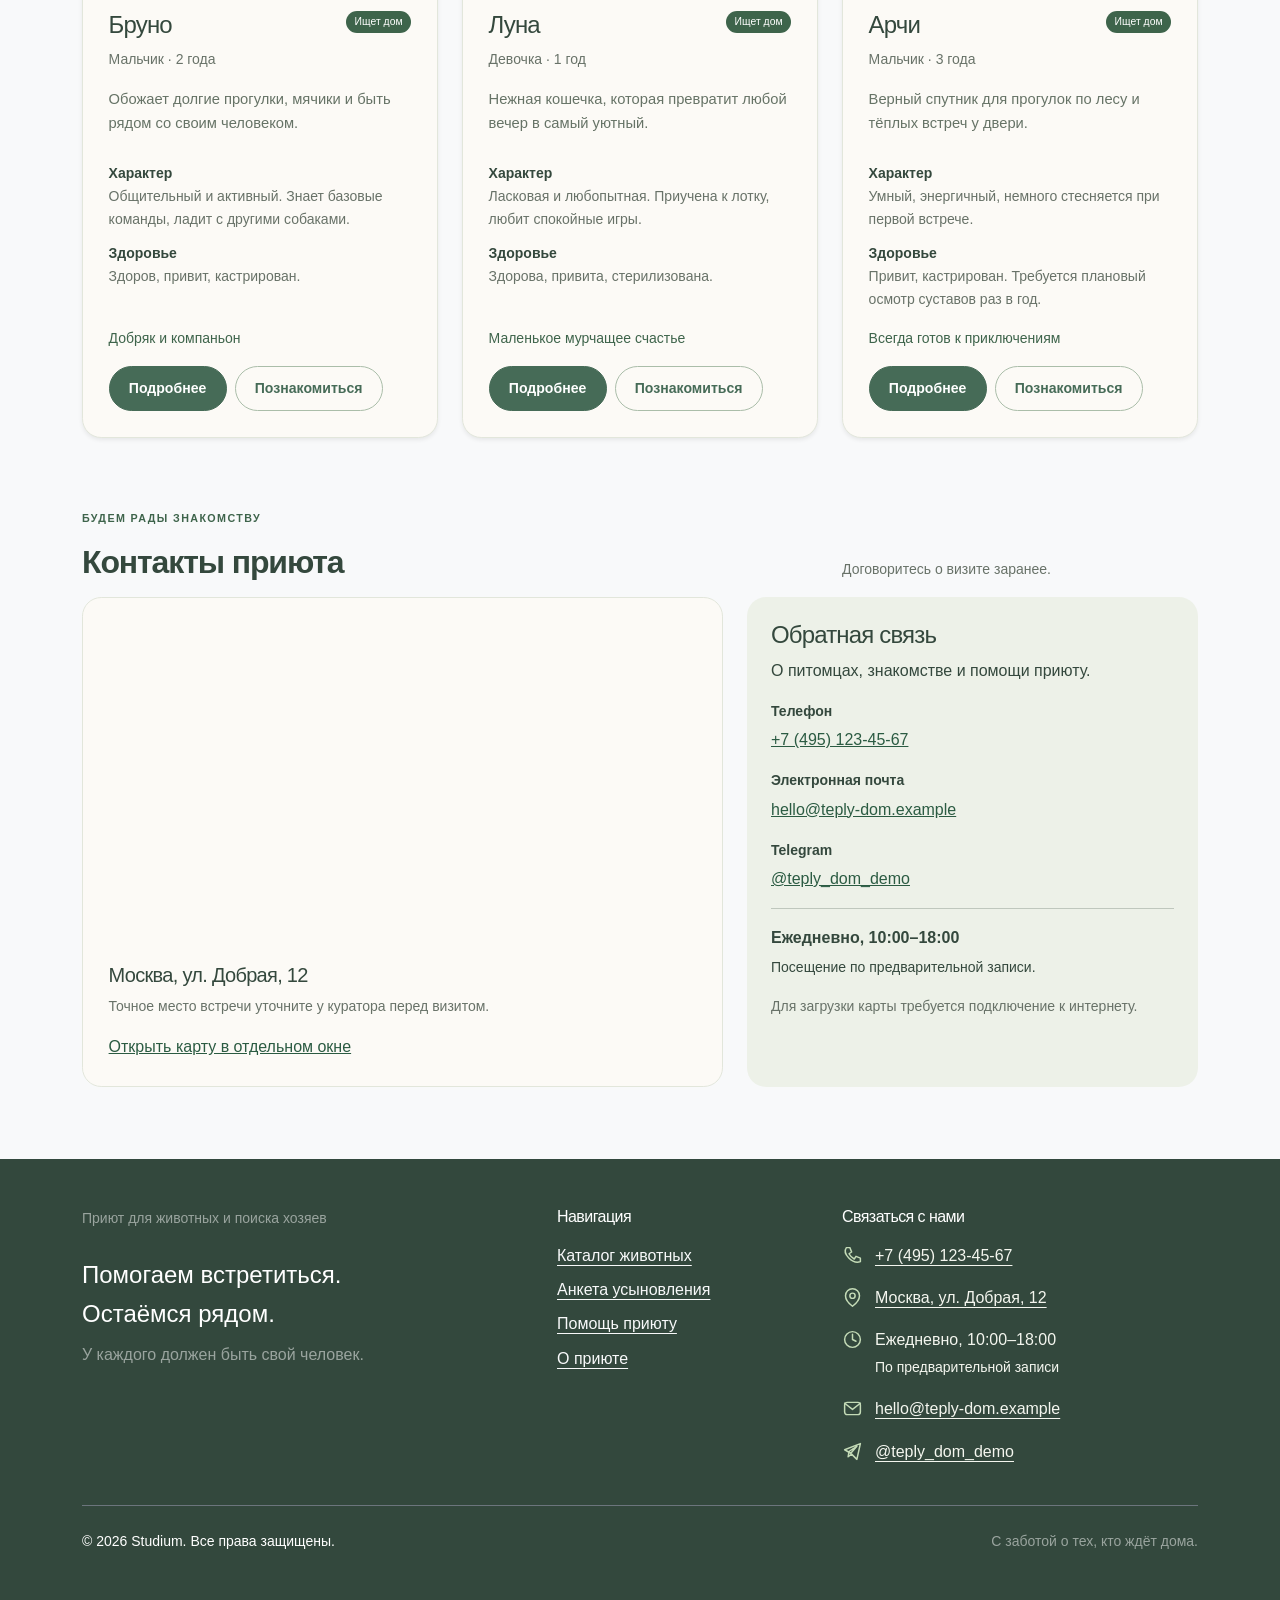
==== commit 60d11a88: "Add paw-rated review dialog, favorites tab and like animation; refine footer and focus" ====
--- a/index.html
+++ b/index.html
@@ -1,3 +1,3 @@
 <!doctype html>
 <html lang="ru"><head><meta charset="UTF-8"><meta name="viewport" content="width=device-width,initial-scale=1"><meta name="description" content="Найти друга — каталог животных, усыновление и помощь приюту Тёплый дом."><title>Найти друга — Тёплый дом</title><link rel="icon" href="images/logo.svg" type="image/svg+xml"><link href="https://cdn.jsdelivr.net/npm/bootstrap@5.3.8/dist/css/bootstrap.min.css" rel="stylesheet" onerror="this.onerror=null;this.href='vendor/bootstrap.min.css'"><link rel="stylesheet" href="css/custom.css"></head><body class="d-flex flex-column min-vh-100 bg-body-tertiary"><a class="visually-hidden-focusable position-absolute p-3 bg-white text-dark z-3" href="#main">Перейти к содержимому</a>
-<header class="site-header sticky-top" id="page-top" tabindex="-1"><div class="header-brandbar bg-white py-3 border-bottom"><div class="container d-flex align-items-center justify-content-between gap-3"><a class="navbar-brand d-inline-flex align-items-center gap-2" href="index.html"><span class="brand-paw" aria-hidden="true"><svg viewBox="0 0 48 48" width="32" height="32" fill="currentColor" aria-hidden="true" focusable="false"><ellipse cx="12" cy="18" rx="5" ry="7" transform="rotate(-25 12 18)"/><ellipse cx="23" cy="11" rx="5" ry="7" transform="rotate(-8 23 11)"/><ellipse cx="34" cy="14" rx="5" ry="7" transform="rotate(18 34 14)"/><ellipse cx="40" cy="25" rx="4.5" ry="6" transform="rotate(35 40 25)"/><path d="M12 35c0-5 4-7 7-12 3-4 7-4 10 0 4 5 8 7 8 12 0 7-8 5-12 4-5-1-13 3-13-4Z"/></svg></span><span class="fw-bold">тёплый дом<small class="d-block text-body-secondary brand-caption">МЕСТО, ГДЕ НАЧИНАЕТСЯ ДРУЖБА</small></span></a><div class="d-none d-lg-flex align-items-center gap-3"><a class="text-decoration-none small fw-bold" href="about.html#contacts">Контакты приюта</a><a class="btn btn-outline-success d-none d-lg-inline-flex" href="tel:+74951234567">+7 (495) 123-45-67</a></div><button class="navbar-toggler d-lg-none" type="button" data-bs-toggle="collapse" data-bs-target="#mainNavbar" aria-controls="mainNavbar" aria-expanded="false" aria-label="Открыть меню"><span class="navbar-toggler-icon"></span></button></div></div><nav class="navbar navbar-expand-lg bg-white py-2 border-bottom" aria-label="Основная навигация"><div class="container"><form class="header-search" role="search" id="site-search-form"><label class="visually-hidden" for="site-query">Поиск по сайту</label><div class="header-search-field"><svg width="19" height="19" viewBox="0 0 24 24" fill="none" stroke="currentColor" stroke-width="1.8" aria-hidden="true"><circle cx="10" cy="10" r="6"/><path d="m15 15 6 6"/></svg><input class="form-control" id="site-query" type="search" maxlength="100" placeholder="Поиск по сайту" autocomplete="off" aria-controls="site-search-panel" aria-expanded="false"></div><div class="header-search-panel" id="site-search-panel" role="region" aria-label="Результаты поиска по сайту" hidden><p id="site-search-count" class="small text-body-secondary mb-2" role="status"></p><div id="site-search-results" class="d-grid gap-2"></div></div></form><div class="collapse navbar-collapse" id="mainNavbar"><ul class="navbar-nav ms-lg-auto gap-lg-3"><li class="nav-item"><a class="nav-link active" aria-current=page href="catalog.html">Каталог животных</a></li><li class="nav-item"><a class="nav-link "  href="order.html">Анкета усыновления</a></li><li class="nav-item"><a class="nav-link "  href="help.html">Помощь приюту</a></li><li class="nav-item"><a class="nav-link "  href="about.html">О приюте</a></li></ul></div></div></nav></header><main id="main" tabindex="-1"><section class="container-fluid hero-surface py-5"><div class="container"><div class="row align-items-center g-5"><div class="col-12 col-lg-6"><p class="eyebrow small fw-bold text-uppercase mb-4">Приют для животных и поиска хозяев</p><h1 class="display-4 fw-bold mb-4">Найдите друга.<br><span class="text-success">Подарите ему дом.</span></h1><p class="lead text-body-secondary hero-description">Собаки и кошки из приюта ждут заботливых хозяев. Посмотрите фотографии, узнайте о характере и здоровье питомца и подайте заявку на усыновление.</p><div class="d-flex flex-wrap gap-3 mt-4"><a class="btn btn-primary btn-lg" href="catalog.html">Открыть каталог животных</a><a class="btn btn-outline-success btn-lg" href="help.html">Помощь приюту</a></div><div class="d-flex gap-4 mt-4 pt-2 small text-body-secondary"><span><strong class="text-dark">6 питомцев</strong><br>готовы стать домашними</span><span class="border-start ps-4"><strong class="text-dark">Бесплатно</strong><br>с заботой о новой семье</span></div></div><div class="col-12 col-lg-6"><div class="hero-photo position-relative"><img class="img-fluid w-100 hero-image" src="images/pet-1.jpg" alt="Золотистый пёс Бруно с цветком ждёт своего человека" fetchpriority="high"><div class="hero-note position-absolute bg-white rounded-4 shadow-sm p-3"><span class="small text-success fw-bold">ЗНАКОМЬТЕСЬ, БРУНО</span><p class="fw-bold fs-5 my-1">Уже готов любить вас.</p><span class="small text-body-secondary">2 года · Добряк и компаньон</span></div><span class="hero-sticker position-absolute bg-warning-subtle rounded-circle d-flex align-items-center justify-content-center text-center fw-bold">Любовь<br>на всю жизнь</span></div></div></div></div></section><section class="container section-space"><p class="eyebrow text-center small fw-bold text-success text-uppercase">Вместе — от знакомства до дома</p><h2 class="mb-4 text-center">От первой встречи до нового дома</h2><div class="row g-4"><div class="col-12 col-md-4"><article class="p-4 border rounded-4 h-100 bg-white"><span class="badge rounded-circle text-bg-success mb-3 p-3">01</span><h3 class="h5">1. Выберите питомца</h3><p class="text-body-secondary mb-0">В каталоге собраны фотографии и описания животных, которые ищут хозяев.</p></article></div><div class="col-12 col-md-4"><article class="p-4 border rounded-4 h-100 bg-white"><span class="badge rounded-circle text-bg-success mb-3 p-3">02</span><h3 class="h5">2. Узнайте его историю</h3><p class="text-body-secondary mb-0">В карточке указаны возраст, характер, состояние здоровья и потребности в уходе.</p></article></div><div class="col-12 col-md-4"><article class="p-4 border rounded-4 h-100 bg-white"><span class="badge rounded-circle text-bg-success mb-3 p-3">03</span><h3 class="h5">3. Подайте заявку</h3><p class="text-body-secondary mb-0">Заполните анкету усыновления и договоритесь с куратором о знакомстве.</p></article></div></div></section><section class="container section-space" id="popular"><div class="d-flex flex-wrap justify-content-between align-items-center gap-3 mb-4"><div><p class="eyebrow small fw-bold text-success text-uppercase">Знакомьтесь, будущие друзья</p><h2 class="mb-0">Возможно, это ваша встреча</h2></div><a class="btn btn-outline-primary" href="catalog.html">Все питомцы</a></div><div class="row g-4"><div class="col-12 col-md-6 col-lg-4" ><article class="card pet-card h-100 shadow-sm"><img class="card-img-top" src="images/pet-1.jpg" alt="Собака Бруно" loading="lazy"><div class="card-body d-flex flex-column"><div class="d-flex justify-content-between gap-2 align-items-start"><h3 class="card-title h4">Бруно</h3><span class="badge rounded-pill text-bg-success">Ищет дом</span></div><p class="small text-body-secondary">Мальчик · 2 года</p><p class="card-text">Обожает долгие прогулки, мячики и быть рядом со своим человеком.</p><dl class="small pet-facts mb-3"><dt>Характер</dt><dd>Общительный и активный. Знает базовые команды, ладит с другими собаками.</dd><dt>Здоровье</dt><dd class="mb-0">Здоров, привит, кастрирован.</dd></dl><p class="small text-success mt-auto">Добряк и компаньон</p><div class="d-flex flex-wrap gap-2"><a class="btn btn-primary" href="product.html?id=1">Подробнее<span class="visually-hidden"> о питомце Бруно</span></a><button class="btn btn-outline-primary" type="button" data-bs-toggle="modal" data-bs-target="#orderModal" data-pet-id="1">Познакомиться<span class="visually-hidden"> с питомцем Бруно</span></button></div></div></article></div><div class="col-12 col-md-6 col-lg-4" ><article class="card pet-card h-100 shadow-sm"><img class="card-img-top" src="images/pet-2.jpg" alt="Кошка Луна" loading="lazy"><div class="card-body d-flex flex-column"><div class="d-flex justify-content-between gap-2 align-items-start"><h3 class="card-title h4">Луна</h3><span class="badge rounded-pill text-bg-success">Ищет дом</span></div><p class="small text-body-secondary">Девочка · 1 год</p><p class="card-text">Нежная кошечка, которая превратит любой вечер в самый уютный.</p><dl class="small pet-facts mb-3"><dt>Характер</dt><dd>Ласковая и любопытная. Приучена к лотку, любит спокойные игры.</dd><dt>Здоровье</dt><dd class="mb-0">Здорова, привита, стерилизована.</dd></dl><p class="small text-success mt-auto">Маленькое мурчащее счастье</p><div class="d-flex flex-wrap gap-2"><a class="btn btn-primary" href="product.html?id=2">Подробнее<span class="visually-hidden"> о питомце Луна</span></a><button class="btn btn-outline-primary" type="button" data-bs-toggle="modal" data-bs-target="#orderModal" data-pet-id="2">Познакомиться<span class="visually-hidden"> с питомцем Луна</span></button></div></div></article></div><div class="col-12 col-md-6 col-lg-4" ><article class="card pet-card h-100 shadow-sm"><img class="card-img-top" src="images/pet-3.jpg" alt="Собака Арчи" loading="lazy"><div class="card-body d-flex flex-column"><div class="d-flex justify-content-between gap-2 align-items-start"><h3 class="card-title h4">Арчи</h3><span class="badge rounded-pill text-bg-success">Ищет дом</span></div><p class="small text-body-secondary">Мальчик · 3 года</p><p class="card-text">Верный спутник для прогулок по лесу и тёплых встреч у двери.</p><dl class="small pet-facts mb-3"><dt>Характер</dt><dd>Умный, энергичный, немного стесняется при первой встрече.</dd><dt>Здоровье</dt><dd class="mb-0">Привит, кастрирован. Требуется плановый осмотр суставов раз в год.</dd></dl><p class="small text-success mt-auto">Всегда готов к приключениям</p><div class="d-flex flex-wrap gap-2"><a class="btn btn-primary" href="product.html?id=3">Подробнее<span class="visually-hidden"> о питомце Арчи</span></a><button class="btn btn-outline-primary" type="button" data-bs-toggle="modal" data-bs-target="#orderModal" data-pet-id="3">Познакомиться<span class="visually-hidden"> с питомцем Арчи</span></button></div></div></article></div></div></section><section class="container section-space" id="visit"><div class="row g-4 align-items-end mb-3"><div class="col-12 col-md-8"><p class="eyebrow small fw-bold text-success text-uppercase">Будем рады знакомству</p><h2 class="mb-0">Контакты приюта</h2></div><div class="col-12 col-md-4"><p class="small text-body-secondary mb-0">Договоритесь о визите заранее.</p></div></div><div class="row g-4"><div class="col-12 col-lg-7"><div class="card h-100 overflow-hidden"><iframe class="shelter-map" title="Карта: условное расположение приюта в Москве" src="https://www.openstreetmap.org/export/embed.html?bbox=37.59%2C55.735%2C37.65%2C55.765&amp;layer=mapnik&amp;marker=55.75%2C37.62" loading="lazy" referrerpolicy="no-referrer"></iframe><div class="card-body"><h3 class="h5">Москва, ул. Добрая, 12</h3><p class="small text-body-secondary">Точное место встречи уточните у куратора перед визитом.</p><a href="https://www.openstreetmap.org/?mlat=55.75&amp;mlon=37.62#map=15/55.75/37.62" target="_blank" rel="noopener noreferrer">Открыть карту в отдельном окне</a></div></div></div><div class="col-12 col-lg-5"><aside class="card h-100 bg-success-subtle border-0"><div class="card-body p-4"><h3 class="h4">Обратная связь</h3><p>О питомцах, знакомстве и помощи приюту.</p><dl><dt class="small mb-1 mt-3">Телефон</dt><dd><a href="tel:+74951234567">+7 (495) 123-45-67</a></dd><dt class="small mb-1 mt-3">Электронная почта</dt><dd><a class="text-break" href="mailto:hello@teply-dom.example">hello@teply-dom.example</a></dd><dt class="small mb-1 mt-3">Telegram</dt><dd><a href="https://t.me/teply_dom_demo" target="_blank" rel="noopener noreferrer">@teply_dom_demo</a></dd></dl><hr><p class="fw-bold mb-1">Ежедневно, 10:00–18:00</p><p class="small">Посещение по предварительной записи.</p><p class="small text-body-secondary mb-0">Для загрузки карты требуется подключение к интернету.</p></div></aside></div></div></section></main><footer class="site-footer bg-dark text-white pt-5 pb-4 mt-auto"><div class="container"><div class="row g-4"><div class="col-12 col-md-5"><p class="small text-white-50 mb-0">Приют для животных и поиска хозяев</p><p class="fs-4 mt-4 mb-2">Помогаем встретиться.<br>Остаёмся рядом.</p><p class="text-white-50">У каждого должен быть свой человек.</p></div><div class="col-12 col-md-3"><h2 class="h6 mb-3">Навигация</h2><ul class="list-unstyled"><li class="mb-2"><a class="link-light" href="catalog.html">Каталог животных</a></li><li class="mb-2"><a class="link-light" href="order.html">Анкета усыновления</a></li><li class="mb-2"><a class="link-light" href="help.html">Помощь приюту</a></li><li class="mb-2"><a class="link-light" href="about.html">О приюте</a></li></ul></div><div class="col-12 col-md-4"><h2 class="h6 mb-3">Связаться с нами</h2><address class="mb-0 footer-contacts"><a href="tel:+74951234567"><svg class="contact-icon" viewBox="0 0 24 24" fill="none" stroke="currentColor" stroke-width="1.7" stroke-linecap="round" stroke-linejoin="round" aria-hidden="true"><path d="M5 3h4l2 5-3 2a15 15 0 0 0 6 6l2-3 5 2v4c-9 3-21-9-16-16Z"/></svg><span>+7 (495) 123-45-67</span></a><a href="about.html#contacts"><svg class="contact-icon" viewBox="0 0 24 24" fill="none" stroke="currentColor" stroke-width="1.7" stroke-linecap="round" stroke-linejoin="round" aria-hidden="true"><path d="M20 10c0 6-8 12-8 12S4 16 4 10a8 8 0 1 1 16 0Z"/><circle cx="12" cy="10" r="3"/></svg><span>Москва, ул. Добрая, 12</span></a><p><svg class="contact-icon" viewBox="0 0 24 24" fill="none" stroke="currentColor" stroke-width="1.7" stroke-linecap="round" stroke-linejoin="round" aria-hidden="true"><circle cx="12" cy="12" r="9"/><path d="M12 6v6l4 2"/></svg><span>Ежедневно, 10:00–18:00<br><small>По предварительной записи</small></span></p><a href="mailto:hello@teply-dom.example"><svg class="contact-icon" viewBox="0 0 24 24" fill="none" stroke="currentColor" stroke-width="1.7" stroke-linecap="round" stroke-linejoin="round" aria-hidden="true"><rect x="3" y="5" width="18" height="14" rx="3"/><path d="m3 6 9 7 9-7"/></svg><span>hello@teply-dom.example</span></a><a href="https://t.me/teply_dom_demo" target="_blank" rel="noopener noreferrer"><svg class="contact-icon" viewBox="0 0 24 24" fill="none" stroke="currentColor" stroke-width="1.7" stroke-linecap="round" stroke-linejoin="round" aria-hidden="true"><path d="m3 10 18-7-4 18-6-6-4 3 1-6 9-6-7 8Z"/></svg><span>Telegram: @teply_dom_demo</span></a></address></div></div><div class="border-top border-secondary mt-4 pt-4 d-flex flex-wrap align-items-center justify-content-between gap-3"><small>© 2026 Studium. Все права защищены.</small><small class="text-white-50">С заботой о тех, кто ждёт дома.</small></div></div></footer><button class="btn shadow back-top scroll-top-button" id="floating-top" type="button" data-back-top aria-label="Наверх страницы" title="Наверх страницы"><svg viewBox="0 0 48 48" width="32" height="32" fill="currentColor" aria-hidden="true" focusable="false"><ellipse cx="12" cy="18" rx="5" ry="7" transform="rotate(-25 12 18)"/><ellipse cx="23" cy="11" rx="5" ry="7" transform="rotate(-8 23 11)"/><ellipse cx="34" cy="14" rx="5" ry="7" transform="rotate(18 34 14)"/><ellipse cx="40" cy="25" rx="4.5" ry="6" transform="rotate(35 40 25)"/><path d="M12 35c0-5 4-7 7-12 3-4 7-4 10 0 4 5 8 7 8 12 0 7-8 5-12 4-5-1-13 3-13-4Z"/></svg></button><div class="modal fade" id="orderModal" tabindex="-1" aria-labelledby="orderModalLabel" aria-hidden="true"><div class="modal-dialog modal-dialog-centered modal-dialog-scrollable"><div class="modal-content"><div class="modal-header"><h2 class="modal-title fs-5" id="orderModalLabel">Знакомство с питомцем</h2><button class="btn-close" type="button" data-bs-dismiss="modal" aria-label="Закрыть"></button></div><div class="modal-body"><div class="alert alert-info small" role="alert">Укажите имя и телефон. Мы подготовим письмо куратору о знакомстве с выбранным питомцем. Данные не отправляются автоматически.</div><p>Вы выбрали: <strong id="modal-pet-label">Бруно</strong></p><form id="quick-form"><input type="hidden" name="pet" value="Бруно"><div class="mb-3"><label class="form-label" for="quick-name">Ваше имя *</label><input class="form-control" id="quick-name" name="name" autocomplete="name" required maxlength="100"></div><div class="mb-3"><label class="form-label" for="quick-phone">Телефон *</label><input class="form-control" id="quick-phone" name="phone" type="tel" autocomplete="tel" pattern="[+0-9 ()-]{7,25}" title="От 7 до 25 символов: цифры, пробелы, +, скобки или дефис" required></div><div class="form-check"><input class="form-check-input" id="quick-agree" name="agree" type="checkbox" required><label class="form-check-label small" for="quick-agree">Мне есть 18 лет, я согласен(на) на обработку данных в этой локальной форме. *</label></div></form><div id="quick-result" class="alert alert-success mt-3" role="status" hidden></div><div id="quick-actions" class="d-flex flex-wrap gap-2 mt-3" hidden><a class="btn btn-primary" id="quick-email" href="mailto:hello@teply-dom.example">Отправить заявку по почте</a><button type="button" class="btn btn-outline-secondary" id="quick-download">Скачать копию</button></div></div><div class="modal-footer"><button type="button" class="btn btn-outline-secondary" data-bs-dismiss="modal">Закрыть</button><button type="submit" form="quick-form" class="btn btn-primary">Подготовить заявку</button></div></div></div></div><script src="https://cdn.jsdelivr.net/npm/bootstrap@5.3.8/dist/js/bootstrap.bundle.min.js" onerror="this.onerror=null;this.src='vendor/bootstrap.bundle.min.js'"></script><script src="js/data.js"></script><script src="js/app.js"></script><section class="support-widget" id="chat-widget" aria-labelledby="chat-widget-title" hidden><div class="support-widget-header"><span class="support-avatar" aria-hidden="true">ТД</span><div><h2 class="h6 mb-1" id="chat-widget-title">Поддержка приюта</h2><p class="mb-0 small">Автоматический помощник</p></div><button type="button" id="chat-close" class="support-close" aria-label="Свернуть чат">×</button></div><div class="support-widget-body"><p class="chat-notice">Отвечает автоматический помощник. Для связи с сотрудником позвоните в приют.</p><div id="chat-log" role="log" aria-label="Переписка" aria-live="polite" class="chat-log"><p class="chat-bubble">Здравствуйте! Подскажу, как взять питомца, помочь приюту или записаться на визит.</p></div><div class="d-flex flex-wrap gap-2 my-3"><button type="button" class="btn btn-sm btn-outline-primary" data-chat-question="Как взять питомца?">Взять питомца</button><button type="button" class="btn btn-sm btn-outline-primary" data-chat-question="Как помочь?">Помочь</button><button type="button" class="btn btn-sm btn-outline-primary" data-chat-question="Как приехать?">Приехать</button></div><form id="chat-form"><label class="form-label" for="chat-message">Ваш вопрос</label><div class="input-group"><input class="form-control" id="chat-message" required maxlength="500" autocomplete="off"><button class="btn btn-primary" type="submit">Отправить</button></div></form><a class="d-inline-block small mt-3" href="tel:+74951234567">Позвонить сотруднику: +7 (495) 123-45-67</a></div></section><button class="btn btn-primary chat-launch" id="chat-toggle" type="button" aria-controls="chat-widget" aria-expanded="false"><svg viewBox="0 0 24 24" width="20" height="20" fill="none" stroke="currentColor" stroke-width="1.7" aria-hidden="true"><path d="M20 11a8 8 0 0 1-8 8H5l-3 3V11a9 9 0 0 1 18 0Z"/><path d="M7 9h8M7 13h5"/></svg> Чат с консультантом</button><p class="visually-hidden" id="favorite-status" role="status"></p><script src="js/search-data.js"></script><script src="js/community.js"></script></body></html>+<header class="site-header sticky-top" id="page-top" tabindex="-1"><div class="header-brandbar bg-white py-3 border-bottom"><div class="container d-flex align-items-center justify-content-between gap-3"><a class="navbar-brand d-inline-flex align-items-center gap-2" href="index.html"><span class="brand-paw" aria-hidden="true"><svg viewBox="0 0 48 48" width="32" height="32" fill="currentColor" aria-hidden="true" focusable="false"><ellipse cx="12" cy="18" rx="5" ry="7" transform="rotate(-25 12 18)"/><ellipse cx="23" cy="11" rx="5" ry="7" transform="rotate(-8 23 11)"/><ellipse cx="34" cy="14" rx="5" ry="7" transform="rotate(18 34 14)"/><ellipse cx="40" cy="25" rx="4.5" ry="6" transform="rotate(35 40 25)"/><path d="M12 35c0-5 4-7 7-12 3-4 7-4 10 0 4 5 8 7 8 12 0 7-8 5-12 4-5-1-13 3-13-4Z"/></svg></span><span class="fw-bold">тёплый дом<small class="d-block text-body-secondary brand-caption">МЕСТО, ГДЕ НАЧИНАЕТСЯ ДРУЖБА</small></span></a><div class="d-none d-lg-flex align-items-center gap-3"><a class="text-decoration-none small fw-bold" href="about.html#contacts">Контакты приюта</a><a class="btn btn-outline-success d-none d-lg-inline-flex" href="tel:+74951234567">+7 (495) 123-45-67</a></div><button class="navbar-toggler d-lg-none" type="button" data-bs-toggle="collapse" data-bs-target="#mainNavbar" aria-controls="mainNavbar" aria-expanded="false" aria-label="Открыть меню"><span class="navbar-toggler-icon"></span></button></div></div><nav class="navbar navbar-expand-lg bg-white py-2 border-bottom" aria-label="Основная навигация"><div class="container"><form class="header-search" role="search" id="site-search-form"><label class="visually-hidden" for="site-query">Поиск по сайту</label><div class="header-search-field"><svg width="19" height="19" viewBox="0 0 24 24" fill="none" stroke="currentColor" stroke-width="1.8" aria-hidden="true"><circle cx="10" cy="10" r="6"/><path d="m15 15 6 6"/></svg><input class="form-control" id="site-query" type="search" maxlength="100" placeholder="Поиск по сайту" autocomplete="off" aria-controls="site-search-panel" aria-expanded="false"></div><div class="header-search-panel" id="site-search-panel" role="region" aria-label="Результаты поиска по сайту" hidden><p id="site-search-count" class="small text-body-secondary mb-2" role="status"></p><div id="site-search-results" class="d-grid gap-2"></div></div></form><div class="collapse navbar-collapse" id="mainNavbar"><ul class="navbar-nav ms-lg-auto gap-lg-3"><li class="nav-item"><a class="nav-link active" aria-current=page href="catalog.html">Каталог животных</a></li><li class="nav-item"><a class="nav-link "  href="order.html">Анкета усыновления</a></li><li class="nav-item"><a class="nav-link "  href="help.html">Помощь приюту</a></li><li class="nav-item"><a class="nav-link "  href="about.html">О приюте</a></li></ul></div></div></nav></header><main id="main" tabindex="-1"><section class="container-fluid hero-surface py-5"><div class="container"><div class="row align-items-center g-5"><div class="col-12 col-lg-6"><p class="eyebrow small fw-bold text-uppercase mb-4">Приют для животных и поиска хозяев</p><h1 class="display-4 fw-bold mb-4">Найдите друга.<br><span class="text-success">Подарите ему дом.</span></h1><p class="lead text-body-secondary hero-description">Собаки и кошки из приюта ждут заботливых хозяев. Посмотрите фотографии, узнайте о характере и здоровье питомца и подайте заявку на усыновление.</p><div class="d-flex flex-wrap gap-3 mt-4"><a class="btn btn-primary btn-lg" href="catalog.html">Открыть каталог животных</a><a class="btn btn-outline-success btn-lg" href="help.html">Помощь приюту</a></div><div class="d-flex gap-4 mt-4 pt-2 small text-body-secondary"><span><strong class="text-dark">6 питомцев</strong><br>готовы стать домашними</span><span class="border-start ps-4"><strong class="text-dark">Бесплатно</strong><br>с заботой о новой семье</span></div></div><div class="col-12 col-lg-6"><div class="hero-photo position-relative"><img class="img-fluid w-100 hero-image" src="images/pet-1.jpg" alt="Золотистый пёс Бруно с цветком ждёт своего человека" fetchpriority="high"><div class="hero-note position-absolute bg-white rounded-4 shadow-sm p-3"><span class="small text-success fw-bold">ЗНАКОМЬТЕСЬ, БРУНО</span><p class="fw-bold fs-5 my-1">Уже готов любить вас.</p><span class="small text-body-secondary">2 года · Добряк и компаньон</span></div><span class="hero-sticker position-absolute bg-warning-subtle rounded-circle d-flex align-items-center justify-content-center text-center fw-bold">Любовь<br>на всю жизнь</span></div></div></div></div></section><section class="container section-space"><p class="eyebrow text-center small fw-bold text-success text-uppercase">Вместе — от знакомства до дома</p><h2 class="mb-4 text-center">От первой встречи до нового дома</h2><div class="row g-4"><div class="col-12 col-md-4"><article class="p-4 border rounded-4 h-100 bg-white"><span class="badge rounded-circle text-bg-success mb-3 p-3">01</span><h3 class="h5">1. Выберите питомца</h3><p class="text-body-secondary mb-0">В каталоге собраны фотографии и описания животных, которые ищут хозяев.</p></article></div><div class="col-12 col-md-4"><article class="p-4 border rounded-4 h-100 bg-white"><span class="badge rounded-circle text-bg-success mb-3 p-3">02</span><h3 class="h5">2. Узнайте его историю</h3><p class="text-body-secondary mb-0">В карточке указаны возраст, характер, состояние здоровья и потребности в уходе.</p></article></div><div class="col-12 col-md-4"><article class="p-4 border rounded-4 h-100 bg-white"><span class="badge rounded-circle text-bg-success mb-3 p-3">03</span><h3 class="h5">3. Подайте заявку</h3><p class="text-body-secondary mb-0">Заполните анкету усыновления и договоритесь с куратором о знакомстве.</p></article></div></div></section><section class="container section-space" id="popular"><div class="d-flex flex-wrap justify-content-between align-items-center gap-3 mb-4"><div><p class="eyebrow small fw-bold text-success text-uppercase">Знакомьтесь, будущие друзья</p><h2 class="mb-0">Возможно, это ваша встреча</h2></div><a class="btn btn-outline-primary" href="catalog.html">Все питомцы</a></div><div class="row g-4"><div class="col-12 col-md-6 col-lg-4" ><article class="card pet-card h-100 shadow-sm"><img class="card-img-top" src="images/pet-1.jpg" alt="Собака Бруно" loading="lazy"><div class="card-body d-flex flex-column"><div class="d-flex justify-content-between gap-2 align-items-start"><h3 class="card-title h4">Бруно</h3><span class="badge rounded-pill text-bg-success">Ищет дом</span></div><p class="small text-body-secondary">Мальчик · 2 года</p><p class="card-text">Обожает долгие прогулки, мячики и быть рядом со своим человеком.</p><dl class="small pet-facts mb-3"><dt>Характер</dt><dd>Общительный и активный. Знает базовые команды, ладит с другими собаками.</dd><dt>Здоровье</dt><dd class="mb-0">Здоров, привит, кастрирован.</dd></dl><p class="small text-success mt-auto">Добряк и компаньон</p><div class="d-flex flex-wrap gap-2"><a class="btn btn-primary" href="product.html?id=1">Подробнее<span class="visually-hidden"> о питомце Бруно</span></a><button class="btn btn-outline-primary" type="button" data-bs-toggle="modal" data-bs-target="#orderModal" data-pet-id="1">Познакомиться<span class="visually-hidden"> с питомцем Бруно</span></button></div></div></article></div><div class="col-12 col-md-6 col-lg-4" ><article class="card pet-card h-100 shadow-sm"><img class="card-img-top" src="images/pet-2.jpg" alt="Кошка Луна" loading="lazy"><div class="card-body d-flex flex-column"><div class="d-flex justify-content-between gap-2 align-items-start"><h3 class="card-title h4">Луна</h3><span class="badge rounded-pill text-bg-success">Ищет дом</span></div><p class="small text-body-secondary">Девочка · 1 год</p><p class="card-text">Нежная кошечка, которая превратит любой вечер в самый уютный.</p><dl class="small pet-facts mb-3"><dt>Характер</dt><dd>Ласковая и любопытная. Приучена к лотку, любит спокойные игры.</dd><dt>Здоровье</dt><dd class="mb-0">Здорова, привита, стерилизована.</dd></dl><p class="small text-success mt-auto">Маленькое мурчащее счастье</p><div class="d-flex flex-wrap gap-2"><a class="btn btn-primary" href="product.html?id=2">Подробнее<span class="visually-hidden"> о питомце Луна</span></a><button class="btn btn-outline-primary" type="button" data-bs-toggle="modal" data-bs-target="#orderModal" data-pet-id="2">Познакомиться<span class="visually-hidden"> с питомцем Луна</span></button></div></div></article></div><div class="col-12 col-md-6 col-lg-4" ><article class="card pet-card h-100 shadow-sm"><img class="card-img-top" src="images/pet-3.jpg" alt="Собака Арчи" loading="lazy"><div class="card-body d-flex flex-column"><div class="d-flex justify-content-between gap-2 align-items-start"><h3 class="card-title h4">Арчи</h3><span class="badge rounded-pill text-bg-success">Ищет дом</span></div><p class="small text-body-secondary">Мальчик · 3 года</p><p class="card-text">Верный спутник для прогулок по лесу и тёплых встреч у двери.</p><dl class="small pet-facts mb-3"><dt>Характер</dt><dd>Умный, энергичный, немного стесняется при первой встрече.</dd><dt>Здоровье</dt><dd class="mb-0">Привит, кастрирован. Требуется плановый осмотр суставов раз в год.</dd></dl><p class="small text-success mt-auto">Всегда готов к приключениям</p><div class="d-flex flex-wrap gap-2"><a class="btn btn-primary" href="product.html?id=3">Подробнее<span class="visually-hidden"> о питомце Арчи</span></a><button class="btn btn-outline-primary" type="button" data-bs-toggle="modal" data-bs-target="#orderModal" data-pet-id="3">Познакомиться<span class="visually-hidden"> с питомцем Арчи</span></button></div></div></article></div></div></section><section class="container section-space" id="visit"><div class="row g-4 align-items-end mb-3"><div class="col-12 col-md-8"><p class="eyebrow small fw-bold text-success text-uppercase">Будем рады знакомству</p><h2 class="mb-0">Контакты приюта</h2></div><div class="col-12 col-md-4"><p class="small text-body-secondary mb-0">Договоритесь о визите заранее.</p></div></div><div class="row g-4"><div class="col-12 col-lg-7"><div class="card h-100 overflow-hidden"><iframe class="shelter-map" title="Карта: условное расположение приюта в Москве" src="https://www.openstreetmap.org/export/embed.html?bbox=37.59%2C55.735%2C37.65%2C55.765&amp;layer=mapnik&amp;marker=55.75%2C37.62" loading="lazy" referrerpolicy="no-referrer"></iframe><div class="card-body"><h3 class="h5">Москва, ул. Добрая, 12</h3><p class="small text-body-secondary">Точное место встречи уточните у куратора перед визитом.</p><a href="https://www.openstreetmap.org/?mlat=55.75&amp;mlon=37.62#map=15/55.75/37.62" target="_blank" rel="noopener noreferrer">Открыть карту в отдельном окне</a></div></div></div><div class="col-12 col-lg-5"><aside class="card h-100 bg-success-subtle border-0"><div class="card-body p-4"><h3 class="h4">Обратная связь</h3><p>О питомцах, знакомстве и помощи приюту.</p><dl><dt class="small mb-1 mt-3">Телефон</dt><dd><a href="tel:+74951234567">+7 (495) 123-45-67</a></dd><dt class="small mb-1 mt-3">Электронная почта</dt><dd><a class="text-break" href="mailto:hello@teply-dom.example">hello@teply-dom.example</a></dd><dt class="small mb-1 mt-3">Telegram</dt><dd><a href="https://t.me/teply_dom_demo" target="_blank" rel="noopener noreferrer">@teply_dom_demo</a></dd></dl><hr><p class="fw-bold mb-1">Ежедневно, 10:00–18:00</p><p class="small">Посещение по предварительной записи.</p><p class="small text-body-secondary mb-0">Для загрузки карты требуется подключение к интернету.</p></div></aside></div></div></section></main><footer class="site-footer bg-dark text-white pt-5 pb-4 mt-auto"><div class="container"><div class="row g-4"><div class="col-12 col-md-5"><p class="small text-white-50 mb-0">Приют для животных и поиска хозяев</p><p class="fs-4 mt-4 mb-2">Помогаем встретиться.<br>Остаёмся рядом.</p><p class="text-white-50">У каждого должен быть свой человек.</p></div><div class="col-12 col-md-3"><h2 class="h6 mb-3">Навигация</h2><ul class="list-unstyled"><li class="mb-2"><a class="link-light" href="catalog.html">Каталог животных</a></li><li class="mb-2"><a class="link-light" href="order.html">Анкета усыновления</a></li><li class="mb-2"><a class="link-light" href="help.html">Помощь приюту</a></li><li class="mb-2"><a class="link-light" href="about.html">О приюте</a></li></ul></div><div class="col-12 col-md-4"><h2 class="h6 mb-3">Связаться с нами</h2><address class="mb-0 footer-contacts"><a href="tel:+74951234567"><svg class="contact-icon" viewBox="0 0 24 24" fill="none" stroke="currentColor" stroke-width="1.7" stroke-linecap="round" stroke-linejoin="round" aria-hidden="true"><path d="M5 3h4l2 5-3 2a15 15 0 0 0 6 6l2-3 5 2v4c-9 3-21-9-16-16Z"/></svg><span>+7 (495) 123-45-67</span></a><a href="about.html#contacts"><svg class="contact-icon" viewBox="0 0 24 24" fill="none" stroke="currentColor" stroke-width="1.7" stroke-linecap="round" stroke-linejoin="round" aria-hidden="true"><path d="M20 10c0 6-8 12-8 12S4 16 4 10a8 8 0 1 1 16 0Z"/><circle cx="12" cy="10" r="3"/></svg><span>Москва, ул. Добрая, 12</span></a><p><svg class="contact-icon" viewBox="0 0 24 24" fill="none" stroke="currentColor" stroke-width="1.7" stroke-linecap="round" stroke-linejoin="round" aria-hidden="true"><circle cx="12" cy="12" r="9"/><path d="M12 6v6l4 2"/></svg><span>Ежедневно, 10:00–18:00<br><small>По предварительной записи</small></span></p><a href="mailto:hello@teply-dom.example"><svg class="contact-icon" viewBox="0 0 24 24" fill="none" stroke="currentColor" stroke-width="1.7" stroke-linecap="round" stroke-linejoin="round" aria-hidden="true"><rect x="3" y="5" width="18" height="14" rx="3"/><path d="m3 6 9 7 9-7"/></svg><span>hello@teply-dom.example</span></a><a href="https://t.me/teply_dom_demo" target="_blank" rel="noopener noreferrer"><svg class="contact-icon" viewBox="0 0 24 24" fill="none" stroke="currentColor" stroke-width="1.7" stroke-linecap="round" stroke-linejoin="round" aria-hidden="true"><path d="m3 10 18-7-4 18-6-6-4 3 1-6 9-6-7 8Z"/></svg><span>@teply_dom_demo</span></a></address></div></div><div class="border-top border-secondary mt-4 pt-4 d-flex flex-wrap align-items-center justify-content-between gap-3"><small>© 2026 Studium. Все права защищены.</small><small class="text-white-50">С заботой о тех, кто ждёт дома.</small></div></div></footer><button class="btn shadow back-top scroll-top-button" id="floating-top" type="button" data-back-top aria-label="Наверх страницы" title="Наверх страницы"><svg viewBox="0 0 48 48" width="32" height="32" fill="currentColor" aria-hidden="true" focusable="false"><ellipse cx="12" cy="18" rx="5" ry="7" transform="rotate(-25 12 18)"/><ellipse cx="23" cy="11" rx="5" ry="7" transform="rotate(-8 23 11)"/><ellipse cx="34" cy="14" rx="5" ry="7" transform="rotate(18 34 14)"/><ellipse cx="40" cy="25" rx="4.5" ry="6" transform="rotate(35 40 25)"/><path d="M12 35c0-5 4-7 7-12 3-4 7-4 10 0 4 5 8 7 8 12 0 7-8 5-12 4-5-1-13 3-13-4Z"/></svg></button><div class="modal fade" id="orderModal" tabindex="-1" aria-labelledby="orderModalLabel" aria-hidden="true"><div class="modal-dialog modal-dialog-centered modal-dialog-scrollable"><div class="modal-content"><div class="modal-header"><h2 class="modal-title fs-5" id="orderModalLabel">Знакомство с питомцем</h2><button class="btn-close" type="button" data-bs-dismiss="modal" aria-label="Закрыть"></button></div><div class="modal-body"><div class="alert alert-info small" role="alert">Укажите имя и телефон. Мы подготовим письмо куратору о знакомстве с выбранным питомцем. Данные не отправляются автоматически.</div><p>Вы выбрали: <strong id="modal-pet-label">Бруно</strong></p><form id="quick-form"><input type="hidden" name="pet" value="Бруно"><div class="mb-3"><label class="form-label" for="quick-name">Ваше имя *</label><input class="form-control" id="quick-name" name="name" autocomplete="name" required maxlength="100"></div><div class="mb-3"><label class="form-label" for="quick-phone">Телефон *</label><input class="form-control" id="quick-phone" name="phone" type="tel" autocomplete="tel" pattern="[+0-9 ()-]{7,25}" title="От 7 до 25 символов: цифры, пробелы, +, скобки или дефис" required></div><div class="form-check"><input class="form-check-input" id="quick-agree" name="agree" type="checkbox" required><label class="form-check-label small" for="quick-agree">Мне есть 18 лет, я согласен(на) на обработку данных в этой локальной форме. *</label></div></form><div id="quick-result" class="alert alert-success mt-3" role="status" hidden></div><div id="quick-actions" class="d-flex flex-wrap gap-2 mt-3" hidden><a class="btn btn-primary" id="quick-email" href="mailto:hello@teply-dom.example">Отправить заявку по почте</a><button type="button" class="btn btn-outline-secondary" id="quick-download">Скачать копию</button></div></div><div class="modal-footer"><button type="button" class="btn btn-outline-secondary" data-bs-dismiss="modal">Закрыть</button><button type="submit" form="quick-form" class="btn btn-primary">Подготовить заявку</button></div></div></div></div><script src="https://cdn.jsdelivr.net/npm/bootstrap@5.3.8/dist/js/bootstrap.bundle.min.js" onerror="this.onerror=null;this.src='vendor/bootstrap.bundle.min.js'"></script><script src="js/data.js"></script><script src="js/app.js"></script><section class="support-widget" id="chat-widget" aria-labelledby="chat-widget-title" hidden><div class="support-widget-header"><span class="support-avatar" aria-hidden="true">ТД</span><div><h2 class="h6 mb-1" id="chat-widget-title">Поддержка приюта</h2><p class="mb-0 small">Автоматический помощник</p></div><button type="button" id="chat-close" class="support-close" aria-label="Свернуть чат">×</button></div><div class="support-widget-body"><p class="chat-notice">Отвечает автоматический помощник. Для связи с сотрудником позвоните в приют.</p><div id="chat-log" role="log" aria-label="Переписка" aria-live="polite" class="chat-log"><p class="chat-bubble">Здравствуйте! Подскажу, как взять питомца, помочь приюту или записаться на визит.</p></div><div class="d-flex flex-wrap gap-2 my-3"><button type="button" class="btn btn-sm btn-outline-primary" data-chat-question="Как взять питомца?">Взять питомца</button><button type="button" class="btn btn-sm btn-outline-primary" data-chat-question="Как помочь?">Помочь</button><button type="button" class="btn btn-sm btn-outline-primary" data-chat-question="Как приехать?">Приехать</button></div><form id="chat-form"><label class="form-label" for="chat-message">Ваш вопрос</label><div class="input-group"><input class="form-control" id="chat-message" required maxlength="500" autocomplete="off"><button class="btn btn-primary" type="submit">Отправить</button></div></form><a class="d-inline-block small mt-3" href="tel:+74951234567">Позвонить сотруднику: +7 (495) 123-45-67</a></div></section><button class="btn btn-primary chat-launch" id="chat-toggle" type="button" aria-controls="chat-widget" aria-expanded="false"><svg viewBox="0 0 24 24" width="20" height="20" fill="none" stroke="currentColor" stroke-width="1.7" aria-hidden="true"><path d="M20 11a8 8 0 0 1-8 8H5l-3 3V11a9 9 0 0 1 18 0Z"/><path d="M7 9h8M7 13h5"/></svg> Чат с консультантом</button><p class="visually-hidden" id="favorite-status" role="status"></p><script src="js/search-data.js"></script><script src="js/community.js"></script></body></html>
--- a/css/custom.css
+++ b/css/custom.css
@@ -136,3 +136,23 @@
 .support-widget [data-chat-question] { padding: .4rem .65rem; font-size: .72rem; }
 .support-widget .chat-log { height: auto; }
 @media (max-width: 575.98px) { .support-widget { height: 460px; } }
+
+.reviews-section { background: #eff3ea; }
+.review-card { box-shadow: 0 4px 20px #34483d05; }
+.review-avatar { display: inline-flex; align-items: center; justify-content: center; width: 44px; height: 44px; flex-shrink: 0; border-radius: 50%; background: #edf0e1; color: #466b57; font-weight: 700; }
+.review-paws,.paw-rating { display: flex; align-items: center; gap: 7px; }
+.review-paws span { color: #dce2d4; }
+.review-paws .filled { color: #648363; }
+.paw-choice { display: inline-flex; align-items: center; justify-content: center; width: 49px; height: 49px; cursor: pointer; color: #adb6a6; background: #f5f6ef; border: 1px solid #dce2d4; border-radius: 13px; }
+.paw-choice.selected { color: #466b57; background: #e7eedf; border-color: #a2b99a; }
+.paw-radio:focus-visible + .paw-choice { outline: 3px solid #86613e; outline-offset: 3px; }
+.paw-choice:hover { background: #e7eedf; color: #466b57; }
+.catalog-tabs { display: inline-flex; gap: 6px; padding: 5px; border-radius: 28px; border: 1px solid #dae2d5; background: #f0f3ec; }
+.catalog-tab { border: 0; border-radius: 24px; padding: 11px 20px; background: transparent; color: #687268; font-size: .88rem; font-weight: 600; }
+.catalog-tab.active { background: #fffefa; color: #355a44; box-shadow: 0 2px 6px #33483d12; }
+.catalog-tab:focus-visible { outline: 3px solid #86613e; outline-offset: 2px; }
+.favorites-count { display: inline-flex; align-items: center; justify-content: center; min-width: 22px; height: 22px; margin-left: 4px; padding: 0 5px; border-radius: 50%; background: #e2eadb; color: #355a44; font-size: .72rem; }
+.support-widget .input-group { flex-wrap: nowrap; }
+.support-widget .input-group .form-control { width: 1%; }
+@media (prefers-reduced-motion: no-preference) { .paw-choice,.catalog-tab { transition: background-color .18s, color .18s; } }
+@media (max-width: 575.98px) { .catalog-tab { padding: 10px 14px; } .paw-choice { width: 44px; height: 44px; } }
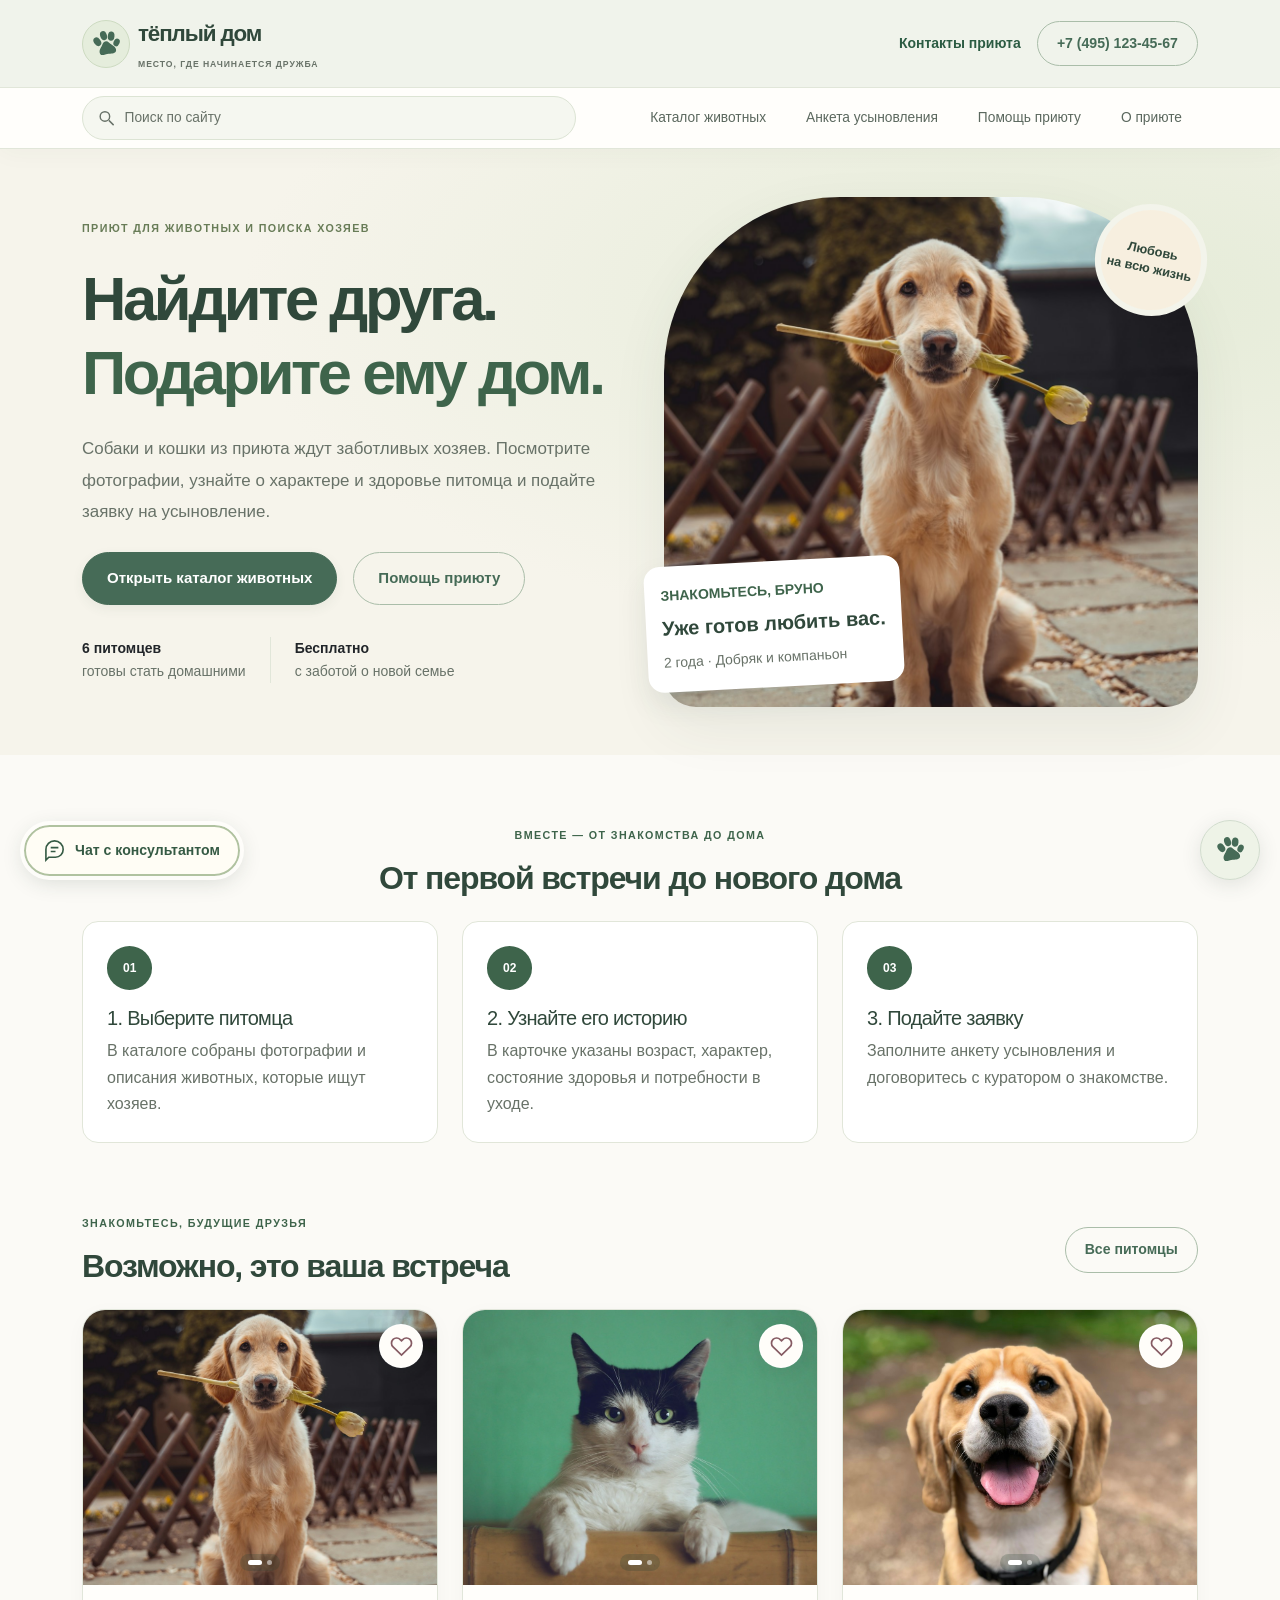
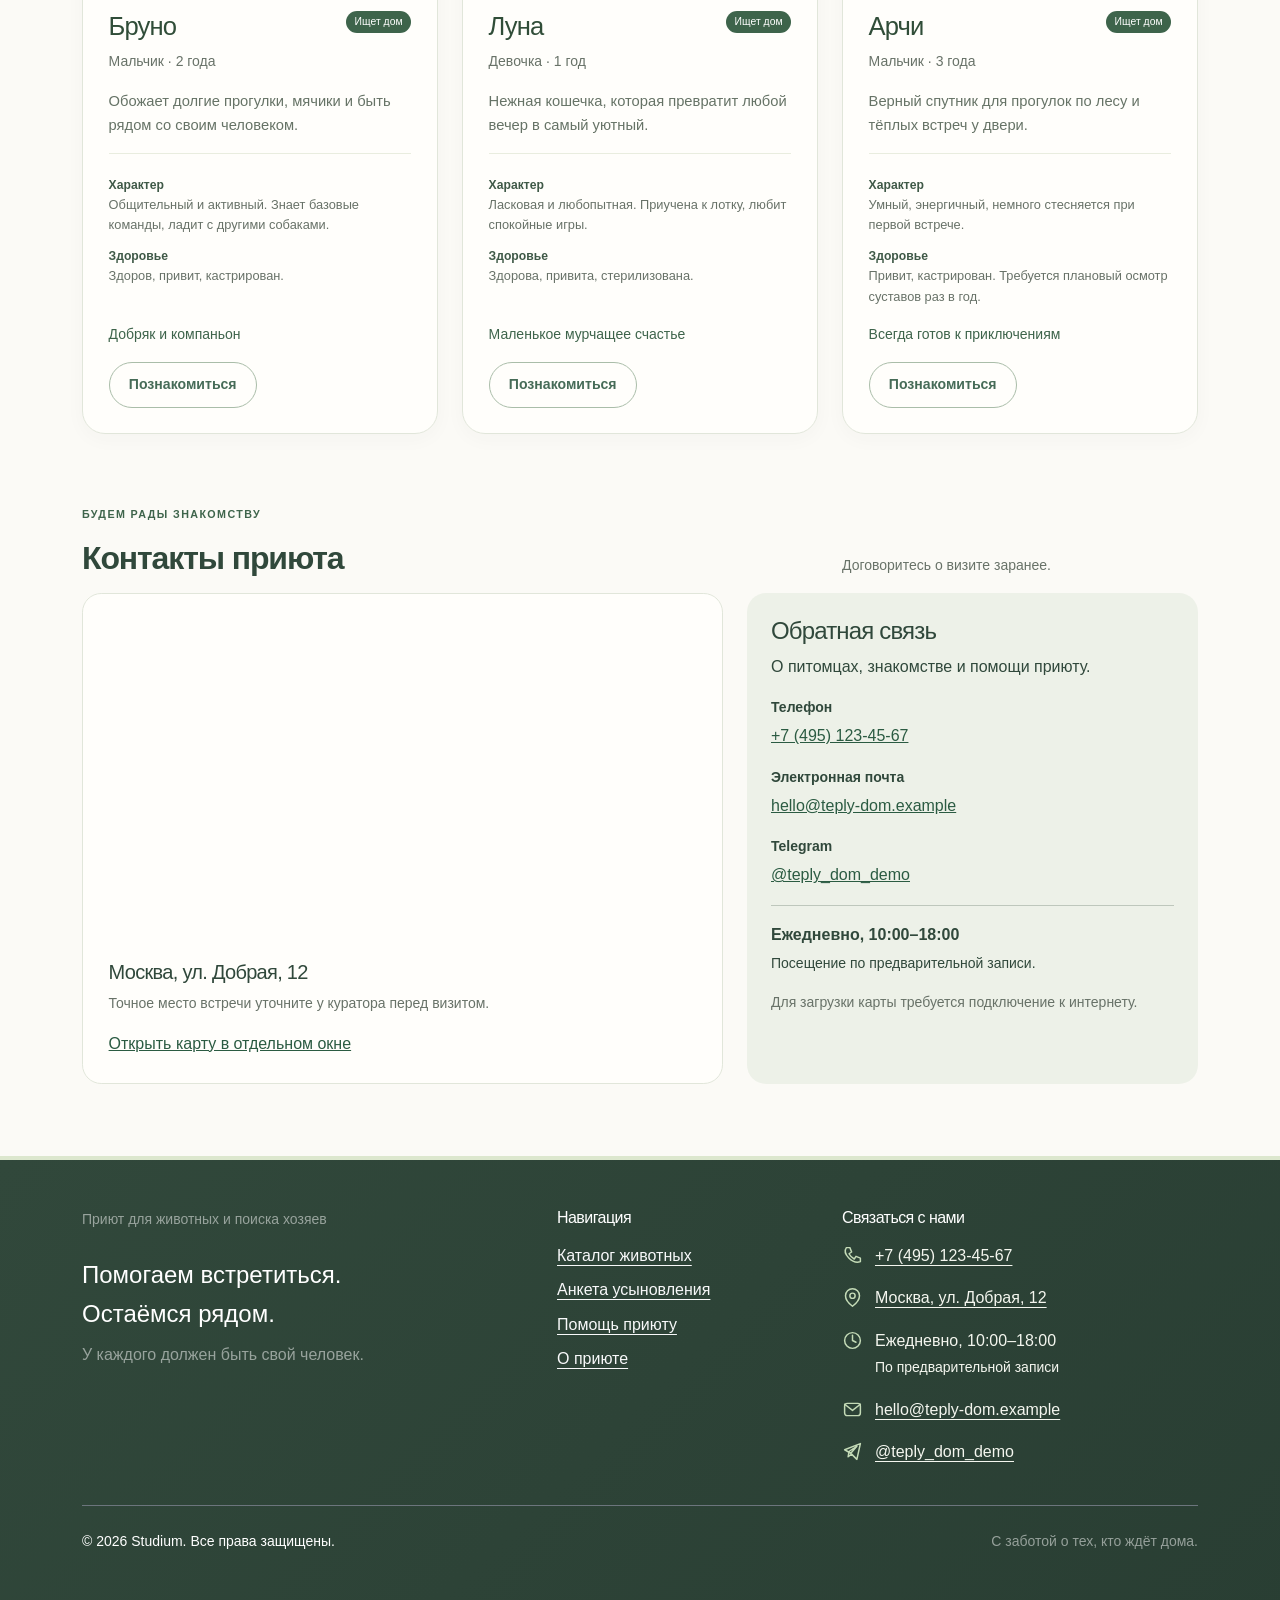
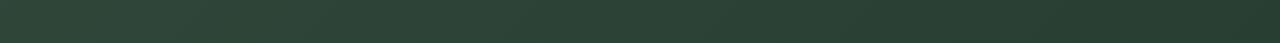
==== commit c3a0fc8b: "Polish shelter design, add second pet photos and refine reviews, filters and support widget" ====
--- a/index.html
+++ b/index.html
@@ -1,3 +1,3 @@
 <!doctype html>
 <html lang="ru"><head><meta charset="UTF-8"><meta name="viewport" content="width=device-width,initial-scale=1"><meta name="description" content="Найти друга — каталог животных, усыновление и помощь приюту Тёплый дом."><title>Найти друга — Тёплый дом</title><link rel="icon" href="images/logo.svg" type="image/svg+xml"><link href="https://cdn.jsdelivr.net/npm/bootstrap@5.3.8/dist/css/bootstrap.min.css" rel="stylesheet" onerror="this.onerror=null;this.href='vendor/bootstrap.min.css'"><link rel="stylesheet" href="css/custom.css"></head><body class="d-flex flex-column min-vh-100 bg-body-tertiary"><a class="visually-hidden-focusable position-absolute p-3 bg-white text-dark z-3" href="#main">Перейти к содержимому</a>
-<header class="site-header sticky-top" id="page-top" tabindex="-1"><div class="header-brandbar bg-white py-3 border-bottom"><div class="container d-flex align-items-center justify-content-between gap-3"><a class="navbar-brand d-inline-flex align-items-center gap-2" href="index.html"><span class="brand-paw" aria-hidden="true"><svg viewBox="0 0 48 48" width="32" height="32" fill="currentColor" aria-hidden="true" focusable="false"><ellipse cx="12" cy="18" rx="5" ry="7" transform="rotate(-25 12 18)"/><ellipse cx="23" cy="11" rx="5" ry="7" transform="rotate(-8 23 11)"/><ellipse cx="34" cy="14" rx="5" ry="7" transform="rotate(18 34 14)"/><ellipse cx="40" cy="25" rx="4.5" ry="6" transform="rotate(35 40 25)"/><path d="M12 35c0-5 4-7 7-12 3-4 7-4 10 0 4 5 8 7 8 12 0 7-8 5-12 4-5-1-13 3-13-4Z"/></svg></span><span class="fw-bold">тёплый дом<small class="d-block text-body-secondary brand-caption">МЕСТО, ГДЕ НАЧИНАЕТСЯ ДРУЖБА</small></span></a><div class="d-none d-lg-flex align-items-center gap-3"><a class="text-decoration-none small fw-bold" href="about.html#contacts">Контакты приюта</a><a class="btn btn-outline-success d-none d-lg-inline-flex" href="tel:+74951234567">+7 (495) 123-45-67</a></div><button class="navbar-toggler d-lg-none" type="button" data-bs-toggle="collapse" data-bs-target="#mainNavbar" aria-controls="mainNavbar" aria-expanded="false" aria-label="Открыть меню"><span class="navbar-toggler-icon"></span></button></div></div><nav class="navbar navbar-expand-lg bg-white py-2 border-bottom" aria-label="Основная навигация"><div class="container"><form class="header-search" role="search" id="site-search-form"><label class="visually-hidden" for="site-query">Поиск по сайту</label><div class="header-search-field"><svg width="19" height="19" viewBox="0 0 24 24" fill="none" stroke="currentColor" stroke-width="1.8" aria-hidden="true"><circle cx="10" cy="10" r="6"/><path d="m15 15 6 6"/></svg><input class="form-control" id="site-query" type="search" maxlength="100" placeholder="Поиск по сайту" autocomplete="off" aria-controls="site-search-panel" aria-expanded="false"></div><div class="header-search-panel" id="site-search-panel" role="region" aria-label="Результаты поиска по сайту" hidden><p id="site-search-count" class="small text-body-secondary mb-2" role="status"></p><div id="site-search-results" class="d-grid gap-2"></div></div></form><div class="collapse navbar-collapse" id="mainNavbar"><ul class="navbar-nav ms-lg-auto gap-lg-3"><li class="nav-item"><a class="nav-link active" aria-current=page href="catalog.html">Каталог животных</a></li><li class="nav-item"><a class="nav-link "  href="order.html">Анкета усыновления</a></li><li class="nav-item"><a class="nav-link "  href="help.html">Помощь приюту</a></li><li class="nav-item"><a class="nav-link "  href="about.html">О приюте</a></li></ul></div></div></nav></header><main id="main" tabindex="-1"><section class="container-fluid hero-surface py-5"><div class="container"><div class="row align-items-center g-5"><div class="col-12 col-lg-6"><p class="eyebrow small fw-bold text-uppercase mb-4">Приют для животных и поиска хозяев</p><h1 class="display-4 fw-bold mb-4">Найдите друга.<br><span class="text-success">Подарите ему дом.</span></h1><p class="lead text-body-secondary hero-description">Собаки и кошки из приюта ждут заботливых хозяев. Посмотрите фотографии, узнайте о характере и здоровье питомца и подайте заявку на усыновление.</p><div class="d-flex flex-wrap gap-3 mt-4"><a class="btn btn-primary btn-lg" href="catalog.html">Открыть каталог животных</a><a class="btn btn-outline-success btn-lg" href="help.html">Помощь приюту</a></div><div class="d-flex gap-4 mt-4 pt-2 small text-body-secondary"><span><strong class="text-dark">6 питомцев</strong><br>готовы стать домашними</span><span class="border-start ps-4"><strong class="text-dark">Бесплатно</strong><br>с заботой о новой семье</span></div></div><div class="col-12 col-lg-6"><div class="hero-photo position-relative"><img class="img-fluid w-100 hero-image" src="images/pet-1.jpg" alt="Золотистый пёс Бруно с цветком ждёт своего человека" fetchpriority="high"><div class="hero-note position-absolute bg-white rounded-4 shadow-sm p-3"><span class="small text-success fw-bold">ЗНАКОМЬТЕСЬ, БРУНО</span><p class="fw-bold fs-5 my-1">Уже готов любить вас.</p><span class="small text-body-secondary">2 года · Добряк и компаньон</span></div><span class="hero-sticker position-absolute bg-warning-subtle rounded-circle d-flex align-items-center justify-content-center text-center fw-bold">Любовь<br>на всю жизнь</span></div></div></div></div></section><section class="container section-space"><p class="eyebrow text-center small fw-bold text-success text-uppercase">Вместе — от знакомства до дома</p><h2 class="mb-4 text-center">От первой встречи до нового дома</h2><div class="row g-4"><div class="col-12 col-md-4"><article class="p-4 border rounded-4 h-100 bg-white"><span class="badge rounded-circle text-bg-success mb-3 p-3">01</span><h3 class="h5">1. Выберите питомца</h3><p class="text-body-secondary mb-0">В каталоге собраны фотографии и описания животных, которые ищут хозяев.</p></article></div><div class="col-12 col-md-4"><article class="p-4 border rounded-4 h-100 bg-white"><span class="badge rounded-circle text-bg-success mb-3 p-3">02</span><h3 class="h5">2. Узнайте его историю</h3><p class="text-body-secondary mb-0">В карточке указаны возраст, характер, состояние здоровья и потребности в уходе.</p></article></div><div class="col-12 col-md-4"><article class="p-4 border rounded-4 h-100 bg-white"><span class="badge rounded-circle text-bg-success mb-3 p-3">03</span><h3 class="h5">3. Подайте заявку</h3><p class="text-body-secondary mb-0">Заполните анкету усыновления и договоритесь с куратором о знакомстве.</p></article></div></div></section><section class="container section-space" id="popular"><div class="d-flex flex-wrap justify-content-between align-items-center gap-3 mb-4"><div><p class="eyebrow small fw-bold text-success text-uppercase">Знакомьтесь, будущие друзья</p><h2 class="mb-0">Возможно, это ваша встреча</h2></div><a class="btn btn-outline-primary" href="catalog.html">Все питомцы</a></div><div class="row g-4"><div class="col-12 col-md-6 col-lg-4" ><article class="card pet-card h-100 shadow-sm"><img class="card-img-top" src="images/pet-1.jpg" alt="Собака Бруно" loading="lazy"><div class="card-body d-flex flex-column"><div class="d-flex justify-content-between gap-2 align-items-start"><h3 class="card-title h4">Бруно</h3><span class="badge rounded-pill text-bg-success">Ищет дом</span></div><p class="small text-body-secondary">Мальчик · 2 года</p><p class="card-text">Обожает долгие прогулки, мячики и быть рядом со своим человеком.</p><dl class="small pet-facts mb-3"><dt>Характер</dt><dd>Общительный и активный. Знает базовые команды, ладит с другими собаками.</dd><dt>Здоровье</dt><dd class="mb-0">Здоров, привит, кастрирован.</dd></dl><p class="small text-success mt-auto">Добряк и компаньон</p><div class="d-flex flex-wrap gap-2"><a class="btn btn-primary" href="product.html?id=1">Подробнее<span class="visually-hidden"> о питомце Бруно</span></a><button class="btn btn-outline-primary" type="button" data-bs-toggle="modal" data-bs-target="#orderModal" data-pet-id="1">Познакомиться<span class="visually-hidden"> с питомцем Бруно</span></button></div></div></article></div><div class="col-12 col-md-6 col-lg-4" ><article class="card pet-card h-100 shadow-sm"><img class="card-img-top" src="images/pet-2.jpg" alt="Кошка Луна" loading="lazy"><div class="card-body d-flex flex-column"><div class="d-flex justify-content-between gap-2 align-items-start"><h3 class="card-title h4">Луна</h3><span class="badge rounded-pill text-bg-success">Ищет дом</span></div><p class="small text-body-secondary">Девочка · 1 год</p><p class="card-text">Нежная кошечка, которая превратит любой вечер в самый уютный.</p><dl class="small pet-facts mb-3"><dt>Характер</dt><dd>Ласковая и любопытная. Приучена к лотку, любит спокойные игры.</dd><dt>Здоровье</dt><dd class="mb-0">Здорова, привита, стерилизована.</dd></dl><p class="small text-success mt-auto">Маленькое мурчащее счастье</p><div class="d-flex flex-wrap gap-2"><a class="btn btn-primary" href="product.html?id=2">Подробнее<span class="visually-hidden"> о питомце Луна</span></a><button class="btn btn-outline-primary" type="button" data-bs-toggle="modal" data-bs-target="#orderModal" data-pet-id="2">Познакомиться<span class="visually-hidden"> с питомцем Луна</span></button></div></div></article></div><div class="col-12 col-md-6 col-lg-4" ><article class="card pet-card h-100 shadow-sm"><img class="card-img-top" src="images/pet-3.jpg" alt="Собака Арчи" loading="lazy"><div class="card-body d-flex flex-column"><div class="d-flex justify-content-between gap-2 align-items-start"><h3 class="card-title h4">Арчи</h3><span class="badge rounded-pill text-bg-success">Ищет дом</span></div><p class="small text-body-secondary">Мальчик · 3 года</p><p class="card-text">Верный спутник для прогулок по лесу и тёплых встреч у двери.</p><dl class="small pet-facts mb-3"><dt>Характер</dt><dd>Умный, энергичный, немного стесняется при первой встрече.</dd><dt>Здоровье</dt><dd class="mb-0">Привит, кастрирован. Требуется плановый осмотр суставов раз в год.</dd></dl><p class="small text-success mt-auto">Всегда готов к приключениям</p><div class="d-flex flex-wrap gap-2"><a class="btn btn-primary" href="product.html?id=3">Подробнее<span class="visually-hidden"> о питомце Арчи</span></a><button class="btn btn-outline-primary" type="button" data-bs-toggle="modal" data-bs-target="#orderModal" data-pet-id="3">Познакомиться<span class="visually-hidden"> с питомцем Арчи</span></button></div></div></article></div></div></section><section class="container section-space" id="visit"><div class="row g-4 align-items-end mb-3"><div class="col-12 col-md-8"><p class="eyebrow small fw-bold text-success text-uppercase">Будем рады знакомству</p><h2 class="mb-0">Контакты приюта</h2></div><div class="col-12 col-md-4"><p class="small text-body-secondary mb-0">Договоритесь о визите заранее.</p></div></div><div class="row g-4"><div class="col-12 col-lg-7"><div class="card h-100 overflow-hidden"><iframe class="shelter-map" title="Карта: условное расположение приюта в Москве" src="https://www.openstreetmap.org/export/embed.html?bbox=37.59%2C55.735%2C37.65%2C55.765&amp;layer=mapnik&amp;marker=55.75%2C37.62" loading="lazy" referrerpolicy="no-referrer"></iframe><div class="card-body"><h3 class="h5">Москва, ул. Добрая, 12</h3><p class="small text-body-secondary">Точное место встречи уточните у куратора перед визитом.</p><a href="https://www.openstreetmap.org/?mlat=55.75&amp;mlon=37.62#map=15/55.75/37.62" target="_blank" rel="noopener noreferrer">Открыть карту в отдельном окне</a></div></div></div><div class="col-12 col-lg-5"><aside class="card h-100 bg-success-subtle border-0"><div class="card-body p-4"><h3 class="h4">Обратная связь</h3><p>О питомцах, знакомстве и помощи приюту.</p><dl><dt class="small mb-1 mt-3">Телефон</dt><dd><a href="tel:+74951234567">+7 (495) 123-45-67</a></dd><dt class="small mb-1 mt-3">Электронная почта</dt><dd><a class="text-break" href="mailto:hello@teply-dom.example">hello@teply-dom.example</a></dd><dt class="small mb-1 mt-3">Telegram</dt><dd><a href="https://t.me/teply_dom_demo" target="_blank" rel="noopener noreferrer">@teply_dom_demo</a></dd></dl><hr><p class="fw-bold mb-1">Ежедневно, 10:00–18:00</p><p class="small">Посещение по предварительной записи.</p><p class="small text-body-secondary mb-0">Для загрузки карты требуется подключение к интернету.</p></div></aside></div></div></section></main><footer class="site-footer bg-dark text-white pt-5 pb-4 mt-auto"><div class="container"><div class="row g-4"><div class="col-12 col-md-5"><p class="small text-white-50 mb-0">Приют для животных и поиска хозяев</p><p class="fs-4 mt-4 mb-2">Помогаем встретиться.<br>Остаёмся рядом.</p><p class="text-white-50">У каждого должен быть свой человек.</p></div><div class="col-12 col-md-3"><h2 class="h6 mb-3">Навигация</h2><ul class="list-unstyled"><li class="mb-2"><a class="link-light" href="catalog.html">Каталог животных</a></li><li class="mb-2"><a class="link-light" href="order.html">Анкета усыновления</a></li><li class="mb-2"><a class="link-light" href="help.html">Помощь приюту</a></li><li class="mb-2"><a class="link-light" href="about.html">О приюте</a></li></ul></div><div class="col-12 col-md-4"><h2 class="h6 mb-3">Связаться с нами</h2><address class="mb-0 footer-contacts"><a href="tel:+74951234567"><svg class="contact-icon" viewBox="0 0 24 24" fill="none" stroke="currentColor" stroke-width="1.7" stroke-linecap="round" stroke-linejoin="round" aria-hidden="true"><path d="M5 3h4l2 5-3 2a15 15 0 0 0 6 6l2-3 5 2v4c-9 3-21-9-16-16Z"/></svg><span>+7 (495) 123-45-67</span></a><a href="about.html#contacts"><svg class="contact-icon" viewBox="0 0 24 24" fill="none" stroke="currentColor" stroke-width="1.7" stroke-linecap="round" stroke-linejoin="round" aria-hidden="true"><path d="M20 10c0 6-8 12-8 12S4 16 4 10a8 8 0 1 1 16 0Z"/><circle cx="12" cy="10" r="3"/></svg><span>Москва, ул. Добрая, 12</span></a><p><svg class="contact-icon" viewBox="0 0 24 24" fill="none" stroke="currentColor" stroke-width="1.7" stroke-linecap="round" stroke-linejoin="round" aria-hidden="true"><circle cx="12" cy="12" r="9"/><path d="M12 6v6l4 2"/></svg><span>Ежедневно, 10:00–18:00<br><small>По предварительной записи</small></span></p><a href="mailto:hello@teply-dom.example"><svg class="contact-icon" viewBox="0 0 24 24" fill="none" stroke="currentColor" stroke-width="1.7" stroke-linecap="round" stroke-linejoin="round" aria-hidden="true"><rect x="3" y="5" width="18" height="14" rx="3"/><path d="m3 6 9 7 9-7"/></svg><span>hello@teply-dom.example</span></a><a href="https://t.me/teply_dom_demo" target="_blank" rel="noopener noreferrer"><svg class="contact-icon" viewBox="0 0 24 24" fill="none" stroke="currentColor" stroke-width="1.7" stroke-linecap="round" stroke-linejoin="round" aria-hidden="true"><path d="m3 10 18-7-4 18-6-6-4 3 1-6 9-6-7 8Z"/></svg><span>@teply_dom_demo</span></a></address></div></div><div class="border-top border-secondary mt-4 pt-4 d-flex flex-wrap align-items-center justify-content-between gap-3"><small>© 2026 Studium. Все права защищены.</small><small class="text-white-50">С заботой о тех, кто ждёт дома.</small></div></div></footer><button class="btn shadow back-top scroll-top-button" id="floating-top" type="button" data-back-top aria-label="Наверх страницы" title="Наверх страницы"><svg viewBox="0 0 48 48" width="32" height="32" fill="currentColor" aria-hidden="true" focusable="false"><ellipse cx="12" cy="18" rx="5" ry="7" transform="rotate(-25 12 18)"/><ellipse cx="23" cy="11" rx="5" ry="7" transform="rotate(-8 23 11)"/><ellipse cx="34" cy="14" rx="5" ry="7" transform="rotate(18 34 14)"/><ellipse cx="40" cy="25" rx="4.5" ry="6" transform="rotate(35 40 25)"/><path d="M12 35c0-5 4-7 7-12 3-4 7-4 10 0 4 5 8 7 8 12 0 7-8 5-12 4-5-1-13 3-13-4Z"/></svg></button><div class="modal fade" id="orderModal" tabindex="-1" aria-labelledby="orderModalLabel" aria-hidden="true"><div class="modal-dialog modal-dialog-centered modal-dialog-scrollable"><div class="modal-content"><div class="modal-header"><h2 class="modal-title fs-5" id="orderModalLabel">Знакомство с питомцем</h2><button class="btn-close" type="button" data-bs-dismiss="modal" aria-label="Закрыть"></button></div><div class="modal-body"><div class="alert alert-info small" role="alert">Укажите имя и телефон. Мы подготовим письмо куратору о знакомстве с выбранным питомцем. Данные не отправляются автоматически.</div><p>Вы выбрали: <strong id="modal-pet-label">Бруно</strong></p><form id="quick-form"><input type="hidden" name="pet" value="Бруно"><div class="mb-3"><label class="form-label" for="quick-name">Ваше имя *</label><input class="form-control" id="quick-name" name="name" autocomplete="name" required maxlength="100"></div><div class="mb-3"><label class="form-label" for="quick-phone">Телефон *</label><input class="form-control" id="quick-phone" name="phone" type="tel" autocomplete="tel" pattern="[+0-9 ()-]{7,25}" title="От 7 до 25 символов: цифры, пробелы, +, скобки или дефис" required></div><div class="form-check"><input class="form-check-input" id="quick-agree" name="agree" type="checkbox" required><label class="form-check-label small" for="quick-agree">Мне есть 18 лет, я согласен(на) на обработку данных в этой локальной форме. *</label></div></form><div id="quick-result" class="alert alert-success mt-3" role="status" hidden></div><div id="quick-actions" class="d-flex flex-wrap gap-2 mt-3" hidden><a class="btn btn-primary" id="quick-email" href="mailto:hello@teply-dom.example">Отправить заявку по почте</a><button type="button" class="btn btn-outline-secondary" id="quick-download">Скачать копию</button></div></div><div class="modal-footer"><button type="button" class="btn btn-outline-secondary" data-bs-dismiss="modal">Закрыть</button><button type="submit" form="quick-form" class="btn btn-primary">Подготовить заявку</button></div></div></div></div><script src="https://cdn.jsdelivr.net/npm/bootstrap@5.3.8/dist/js/bootstrap.bundle.min.js" onerror="this.onerror=null;this.src='vendor/bootstrap.bundle.min.js'"></script><script src="js/data.js"></script><script src="js/app.js"></script><section class="support-widget" id="chat-widget" aria-labelledby="chat-widget-title" hidden><div class="support-widget-header"><span class="support-avatar" aria-hidden="true">ТД</span><div><h2 class="h6 mb-1" id="chat-widget-title">Поддержка приюта</h2><p class="mb-0 small">Автоматический помощник</p></div><button type="button" id="chat-close" class="support-close" aria-label="Свернуть чат">×</button></div><div class="support-widget-body"><p class="chat-notice">Отвечает автоматический помощник. Для связи с сотрудником позвоните в приют.</p><div id="chat-log" role="log" aria-label="Переписка" aria-live="polite" class="chat-log"><p class="chat-bubble">Здравствуйте! Подскажу, как взять питомца, помочь приюту или записаться на визит.</p></div><div class="d-flex flex-wrap gap-2 my-3"><button type="button" class="btn btn-sm btn-outline-primary" data-chat-question="Как взять питомца?">Взять питомца</button><button type="button" class="btn btn-sm btn-outline-primary" data-chat-question="Как помочь?">Помочь</button><button type="button" class="btn btn-sm btn-outline-primary" data-chat-question="Как приехать?">Приехать</button></div><form id="chat-form"><label class="form-label" for="chat-message">Ваш вопрос</label><div class="input-group"><input class="form-control" id="chat-message" required maxlength="500" autocomplete="off"><button class="btn btn-primary" type="submit">Отправить</button></div></form><a class="d-inline-block small mt-3" href="tel:+74951234567">Позвонить сотруднику: +7 (495) 123-45-67</a></div></section><button class="btn btn-primary chat-launch" id="chat-toggle" type="button" aria-controls="chat-widget" aria-expanded="false"><svg viewBox="0 0 24 24" width="20" height="20" fill="none" stroke="currentColor" stroke-width="1.7" aria-hidden="true"><path d="M20 11a8 8 0 0 1-8 8H5l-3 3V11a9 9 0 0 1 18 0Z"/><path d="M7 9h8M7 13h5"/></svg> Чат с консультантом</button><p class="visually-hidden" id="favorite-status" role="status"></p><script src="js/search-data.js"></script><script src="js/community.js"></script></body></html>+<header class="site-header sticky-top" id="page-top" tabindex="-1"><div class="header-brandbar bg-white py-3 border-bottom"><div class="container d-flex align-items-center justify-content-between gap-3"><a class="navbar-brand d-inline-flex align-items-center gap-2" href="index.html"><span class="brand-paw" aria-hidden="true"><svg viewBox="0 0 48 48" width="32" height="32" fill="currentColor" aria-hidden="true" focusable="false"><ellipse cx="12" cy="18" rx="5" ry="7" transform="rotate(-25 12 18)"/><ellipse cx="23" cy="11" rx="5" ry="7" transform="rotate(-8 23 11)"/><ellipse cx="34" cy="14" rx="5" ry="7" transform="rotate(18 34 14)"/><ellipse cx="40" cy="25" rx="4.5" ry="6" transform="rotate(35 40 25)"/><path d="M12 35c0-5 4-7 7-12 3-4 7-4 10 0 4 5 8 7 8 12 0 7-8 5-12 4-5-1-13 3-13-4Z"/></svg></span><span class="fw-bold">тёплый дом<small class="d-block text-body-secondary brand-caption">МЕСТО, ГДЕ НАЧИНАЕТСЯ ДРУЖБА</small></span></a><div class="d-none d-lg-flex align-items-center gap-3"><a class="text-decoration-none small fw-bold" href="about.html#contacts">Контакты приюта</a><a class="btn btn-outline-success d-none d-lg-inline-flex" href="tel:+74951234567">+7 (495) 123-45-67</a></div><button class="navbar-toggler d-lg-none" type="button" data-bs-toggle="collapse" data-bs-target="#mainNavbar" aria-controls="mainNavbar" aria-expanded="false" aria-label="Открыть меню"><span class="navbar-toggler-icon"></span></button></div></div><nav class="navbar navbar-expand-lg bg-white py-2 border-bottom" aria-label="Основная навигация"><div class="container"><form class="header-search" role="search" id="site-search-form"><label class="visually-hidden" for="site-query">Поиск по сайту</label><div class="header-search-field"><svg width="19" height="19" viewBox="0 0 24 24" fill="none" stroke="currentColor" stroke-width="1.8" aria-hidden="true"><circle cx="10" cy="10" r="6"/><path d="m15 15 6 6"/></svg><input class="form-control" id="site-query" type="search" maxlength="100" placeholder="Поиск по сайту" autocomplete="off" aria-controls="site-search-panel" aria-expanded="false"></div><div class="header-search-panel" id="site-search-panel" role="region" aria-label="Результаты поиска по сайту" hidden><p id="site-search-count" class="small text-body-secondary mb-2" role="status"></p><div id="site-search-results" class="d-grid gap-2"></div></div></form><div class="collapse navbar-collapse" id="mainNavbar"><ul class="navbar-nav ms-lg-auto gap-lg-3"><li class="nav-item"><a class="nav-link" href="catalog.html">Каталог животных</a></li><li class="nav-item"><a class="nav-link "  href="order.html">Анкета усыновления</a></li><li class="nav-item"><a class="nav-link "  href="help.html">Помощь приюту</a></li><li class="nav-item"><a class="nav-link "  href="about.html">О приюте</a></li></ul></div></div></nav></header><main id="main" tabindex="-1"><section class="container-fluid hero-surface py-5"><div class="container"><div class="row align-items-center g-5"><div class="col-12 col-lg-6"><p class="eyebrow small fw-bold text-uppercase mb-4">Приют для животных и поиска хозяев</p><h1 class="display-4 fw-bold mb-4">Найдите друга.<br><span class="text-success">Подарите ему дом.</span></h1><p class="lead text-body-secondary hero-description">Собаки и кошки из приюта ждут заботливых хозяев. Посмотрите фотографии, узнайте о характере и здоровье питомца и подайте заявку на усыновление.</p><div class="d-flex flex-wrap gap-3 mt-4"><a class="btn btn-primary btn-lg" href="catalog.html">Открыть каталог животных</a><a class="btn btn-outline-success btn-lg" href="help.html">Помощь приюту</a></div><div class="d-flex gap-4 mt-4 pt-2 small text-body-secondary"><span><strong class="text-dark">6 питомцев</strong><br>готовы стать домашними</span><span class="border-start ps-4"><strong class="text-dark">Бесплатно</strong><br>с заботой о новой семье</span></div></div><div class="col-12 col-lg-6"><div class="hero-photo position-relative"><img class="img-fluid w-100 hero-image" src="images/pet-1.jpg" alt="Золотистый пёс Бруно с цветком ждёт своего человека" fetchpriority="high"><div class="hero-note position-absolute bg-white rounded-4 shadow-sm p-3"><span class="small text-success fw-bold">ЗНАКОМЬТЕСЬ, БРУНО</span><p class="fw-bold fs-5 my-1">Уже готов любить вас.</p><span class="small text-body-secondary">2 года · Добряк и компаньон</span></div><span class="hero-sticker position-absolute bg-warning-subtle rounded-circle d-flex align-items-center justify-content-center text-center fw-bold">Любовь<br>на всю жизнь</span></div></div></div></div></section><section class="container section-space"><p class="eyebrow text-center small fw-bold text-success text-uppercase">Вместе — от знакомства до дома</p><h2 class="mb-4 text-center">От первой встречи до нового дома</h2><div class="row g-4"><div class="col-12 col-md-4"><article class="p-4 border rounded-4 h-100 bg-white"><span class="badge rounded-circle text-bg-success mb-3 p-3">01</span><h3 class="h5">1. Выберите питомца</h3><p class="text-body-secondary mb-0">В каталоге собраны фотографии и описания животных, которые ищут хозяев.</p></article></div><div class="col-12 col-md-4"><article class="p-4 border rounded-4 h-100 bg-white"><span class="badge rounded-circle text-bg-success mb-3 p-3">02</span><h3 class="h5">2. Узнайте его историю</h3><p class="text-body-secondary mb-0">В карточке указаны возраст, характер, состояние здоровья и потребности в уходе.</p></article></div><div class="col-12 col-md-4"><article class="p-4 border rounded-4 h-100 bg-white"><span class="badge rounded-circle text-bg-success mb-3 p-3">03</span><h3 class="h5">3. Подайте заявку</h3><p class="text-body-secondary mb-0">Заполните анкету усыновления и договоритесь с куратором о знакомстве.</p></article></div></div></section><section class="container section-space" id="popular"><div class="d-flex flex-wrap justify-content-between align-items-center gap-3 mb-4"><div><p class="eyebrow small fw-bold text-success text-uppercase">Знакомьтесь, будущие друзья</p><h2 class="mb-0">Возможно, это ваша встреча</h2></div><a class="btn btn-outline-primary" href="catalog.html">Все питомцы</a></div><div class="row g-4"><div class="col-12 col-md-6 col-lg-4" ><article class="card pet-card h-100 shadow-sm"><div class="pet-photo-frame"><img class="card-img-top" src="images/pet-1.jpg" alt="Собака Бруно" loading="lazy"><img class="card-img-top pet-photo-alternate" src="images/pet-1-2.png" alt="" aria-hidden="true" loading="lazy"><span class="photo-indicators" aria-hidden="true"><span></span><span></span></span></div><div class="card-body d-flex flex-column"><div class="d-flex justify-content-between gap-2 align-items-start"><h3 class="card-title h4"><a class="pet-card-link stretched-link" href="product.html?id=1">Бруно</a></h3><span class="badge rounded-pill text-bg-success">Ищет дом</span></div><p class="small text-body-secondary">Мальчик · 2 года</p><p class="card-text">Обожает долгие прогулки, мячики и быть рядом со своим человеком.</p><dl class="small pet-facts mb-3"><dt>Характер</dt><dd>Общительный и активный. Знает базовые команды, ладит с другими собаками.</dd><dt>Здоровье</dt><dd class="mb-0">Здоров, привит, кастрирован.</dd></dl><p class="small text-success mt-auto">Добряк и компаньон</p><div class="d-flex flex-wrap gap-2"><button class="btn btn-outline-primary" type="button" data-bs-toggle="modal" data-bs-target="#orderModal" data-pet-id="1">Познакомиться<span class="visually-hidden"> с питомцем Бруно</span></button></div></div></article></div><div class="col-12 col-md-6 col-lg-4" ><article class="card pet-card h-100 shadow-sm"><div class="pet-photo-frame"><img class="card-img-top" src="images/pet-2.jpg" alt="Кошка Луна" loading="lazy"><img class="card-img-top pet-photo-alternate" src="images/pet-2-2.png" alt="" aria-hidden="true" loading="lazy"><span class="photo-indicators" aria-hidden="true"><span></span><span></span></span></div><div class="card-body d-flex flex-column"><div class="d-flex justify-content-between gap-2 align-items-start"><h3 class="card-title h4"><a class="pet-card-link stretched-link" href="product.html?id=2">Луна</a></h3><span class="badge rounded-pill text-bg-success">Ищет дом</span></div><p class="small text-body-secondary">Девочка · 1 год</p><p class="card-text">Нежная кошечка, которая превратит любой вечер в самый уютный.</p><dl class="small pet-facts mb-3"><dt>Характер</dt><dd>Ласковая и любопытная. Приучена к лотку, любит спокойные игры.</dd><dt>Здоровье</dt><dd class="mb-0">Здорова, привита, стерилизована.</dd></dl><p class="small text-success mt-auto">Маленькое мурчащее счастье</p><div class="d-flex flex-wrap gap-2"><button class="btn btn-outline-primary" type="button" data-bs-toggle="modal" data-bs-target="#orderModal" data-pet-id="2">Познакомиться<span class="visually-hidden"> с питомцем Луна</span></button></div></div></article></div><div class="col-12 col-md-6 col-lg-4" ><article class="card pet-card h-100 shadow-sm"><div class="pet-photo-frame"><img class="card-img-top" src="images/pet-3.jpg" alt="Собака Арчи" loading="lazy"><img class="card-img-top pet-photo-alternate" src="images/pet-3-2.png" alt="" aria-hidden="true" loading="lazy"><span class="photo-indicators" aria-hidden="true"><span></span><span></span></span></div><div class="card-body d-flex flex-column"><div class="d-flex justify-content-between gap-2 align-items-start"><h3 class="card-title h4"><a class="pet-card-link stretched-link" href="product.html?id=3">Арчи</a></h3><span class="badge rounded-pill text-bg-success">Ищет дом</span></div><p class="small text-body-secondary">Мальчик · 3 года</p><p class="card-text">Верный спутник для прогулок по лесу и тёплых встреч у двери.</p><dl class="small pet-facts mb-3"><dt>Характер</dt><dd>Умный, энергичный, немного стесняется при первой встрече.</dd><dt>Здоровье</dt><dd class="mb-0">Привит, кастрирован. Требуется плановый осмотр суставов раз в год.</dd></dl><p class="small text-success mt-auto">Всегда готов к приключениям</p><div class="d-flex flex-wrap gap-2"><button class="btn btn-outline-primary" type="button" data-bs-toggle="modal" data-bs-target="#orderModal" data-pet-id="3">Познакомиться<span class="visually-hidden"> с питомцем Арчи</span></button></div></div></article></div></div></section><section class="container section-space" id="visit"><div class="row g-4 align-items-end mb-3"><div class="col-12 col-md-8"><p class="eyebrow small fw-bold text-success text-uppercase">Будем рады знакомству</p><h2 class="mb-0">Контакты приюта</h2></div><div class="col-12 col-md-4"><p class="small text-body-secondary mb-0">Договоритесь о визите заранее.</p></div></div><div class="row g-4"><div class="col-12 col-lg-7"><div class="card h-100 overflow-hidden"><iframe class="shelter-map" title="Карта: условное расположение приюта в Москве" src="https://www.openstreetmap.org/export/embed.html?bbox=37.59%2C55.735%2C37.65%2C55.765&amp;layer=mapnik&amp;marker=55.75%2C37.62" loading="lazy" referrerpolicy="no-referrer"></iframe><div class="card-body"><h3 class="h5">Москва, ул. Добрая, 12</h3><p class="small text-body-secondary">Точное место встречи уточните у куратора перед визитом.</p><a href="https://www.openstreetmap.org/?mlat=55.75&amp;mlon=37.62#map=15/55.75/37.62" target="_blank" rel="noopener noreferrer">Открыть карту в отдельном окне</a></div></div></div><div class="col-12 col-lg-5"><aside class="card h-100 bg-success-subtle border-0"><div class="card-body p-4"><h3 class="h4">Обратная связь</h3><p>О питомцах, знакомстве и помощи приюту.</p><dl><dt class="small mb-1 mt-3">Телефон</dt><dd><a href="tel:+74951234567">+7 (495) 123-45-67</a></dd><dt class="small mb-1 mt-3">Электронная почта</dt><dd><a class="text-break" href="mailto:hello@teply-dom.example">hello@teply-dom.example</a></dd><dt class="small mb-1 mt-3">Telegram</dt><dd><a href="https://t.me/teply_dom_demo" target="_blank" rel="noopener noreferrer">@teply_dom_demo</a></dd></dl><hr><p class="fw-bold mb-1">Ежедневно, 10:00–18:00</p><p class="small">Посещение по предварительной записи.</p><p class="small text-body-secondary mb-0">Для загрузки карты требуется подключение к интернету.</p></div></aside></div></div></section></main><footer class="site-footer bg-dark text-white pt-5 pb-4 mt-auto"><div class="container"><div class="row g-4"><div class="col-12 col-md-5"><p class="small text-white-50 mb-0">Приют для животных и поиска хозяев</p><p class="fs-4 mt-4 mb-2">Помогаем встретиться.<br>Остаёмся рядом.</p><p class="text-white-50">У каждого должен быть свой человек.</p></div><div class="col-12 col-md-3"><h2 class="h6 mb-3">Навигация</h2><ul class="list-unstyled"><li class="mb-2"><a class="link-light" href="catalog.html">Каталог животных</a></li><li class="mb-2"><a class="link-light" href="order.html">Анкета усыновления</a></li><li class="mb-2"><a class="link-light" href="help.html">Помощь приюту</a></li><li class="mb-2"><a class="link-light" href="about.html">О приюте</a></li></ul></div><div class="col-12 col-md-4"><h2 class="h6 mb-3">Связаться с нами</h2><address class="mb-0 footer-contacts"><a href="tel:+74951234567"><svg class="contact-icon" viewBox="0 0 24 24" fill="none" stroke="currentColor" stroke-width="1.7" stroke-linecap="round" stroke-linejoin="round" aria-hidden="true"><path d="M5 3h4l2 5-3 2a15 15 0 0 0 6 6l2-3 5 2v4c-9 3-21-9-16-16Z"/></svg><span>+7 (495) 123-45-67</span></a><a href="about.html#contacts"><svg class="contact-icon" viewBox="0 0 24 24" fill="none" stroke="currentColor" stroke-width="1.7" stroke-linecap="round" stroke-linejoin="round" aria-hidden="true"><path d="M20 10c0 6-8 12-8 12S4 16 4 10a8 8 0 1 1 16 0Z"/><circle cx="12" cy="10" r="3"/></svg><span>Москва, ул. Добрая, 12</span></a><p><svg class="contact-icon" viewBox="0 0 24 24" fill="none" stroke="currentColor" stroke-width="1.7" stroke-linecap="round" stroke-linejoin="round" aria-hidden="true"><circle cx="12" cy="12" r="9"/><path d="M12 6v6l4 2"/></svg><span>Ежедневно, 10:00–18:00<br><small>По предварительной записи</small></span></p><a href="mailto:hello@teply-dom.example"><svg class="contact-icon" viewBox="0 0 24 24" fill="none" stroke="currentColor" stroke-width="1.7" stroke-linecap="round" stroke-linejoin="round" aria-hidden="true"><rect x="3" y="5" width="18" height="14" rx="3"/><path d="m3 6 9 7 9-7"/></svg><span>hello@teply-dom.example</span></a><a href="https://t.me/teply_dom_demo" target="_blank" rel="noopener noreferrer"><svg class="contact-icon" viewBox="0 0 24 24" fill="none" stroke="currentColor" stroke-width="1.7" stroke-linecap="round" stroke-linejoin="round" aria-hidden="true"><path d="m3 10 18-7-4 18-6-6-4 3 1-6 9-6-7 8Z"/></svg><span>@teply_dom_demo</span></a></address></div></div><div class="border-top border-secondary mt-4 pt-4 d-flex flex-wrap align-items-center justify-content-between gap-3"><small>© 2026 Studium. Все права защищены.</small><small class="text-white-50">С заботой о тех, кто ждёт дома.</small></div></div></footer><button class="btn shadow back-top scroll-top-button" id="floating-top" type="button" data-back-top aria-label="Наверх страницы" title="Наверх страницы"><svg viewBox="0 0 48 48" width="32" height="32" fill="currentColor" aria-hidden="true" focusable="false"><ellipse cx="12" cy="18" rx="5" ry="7" transform="rotate(-25 12 18)"/><ellipse cx="23" cy="11" rx="5" ry="7" transform="rotate(-8 23 11)"/><ellipse cx="34" cy="14" rx="5" ry="7" transform="rotate(18 34 14)"/><ellipse cx="40" cy="25" rx="4.5" ry="6" transform="rotate(35 40 25)"/><path d="M12 35c0-5 4-7 7-12 3-4 7-4 10 0 4 5 8 7 8 12 0 7-8 5-12 4-5-1-13 3-13-4Z"/></svg></button><div class="modal fade" id="orderModal" tabindex="-1" aria-labelledby="orderModalLabel" aria-hidden="true"><div class="modal-dialog modal-dialog-centered modal-dialog-scrollable"><div class="modal-content"><div class="modal-header"><h2 class="modal-title fs-5" id="orderModalLabel">Знакомство с питомцем</h2><button class="btn-close" type="button" data-bs-dismiss="modal" aria-label="Закрыть"></button></div><div class="modal-body"><div class="alert alert-info small" role="alert">Укажите имя и телефон. Мы подготовим письмо куратору о знакомстве с выбранным питомцем. Данные не отправляются автоматически.</div><p>Вы выбрали: <strong id="modal-pet-label">Бруно</strong></p><form id="quick-form"><input type="hidden" name="pet" value="Бруно"><div class="mb-3"><label class="form-label" for="quick-name">Ваше имя *</label><input class="form-control" id="quick-name" name="name" autocomplete="name" required maxlength="100"></div><div class="mb-3"><label class="form-label" for="quick-phone">Телефон *</label><input class="form-control" id="quick-phone" name="phone" type="tel" autocomplete="tel" pattern="[+0-9 ()-]{7,25}" title="От 7 до 25 символов: цифры, пробелы, +, скобки или дефис" required></div><div class="form-check"><input class="form-check-input" id="quick-agree" name="agree" type="checkbox" required><label class="form-check-label small" for="quick-agree">Мне есть 18 лет, я согласен(на) на обработку данных в этой локальной форме. *</label></div></form><div id="quick-result" class="alert alert-success mt-3" role="status" hidden></div><div id="quick-actions" class="d-flex flex-wrap gap-2 mt-3" hidden><a class="btn btn-primary" id="quick-email" href="mailto:hello@teply-dom.example">Отправить заявку по почте</a><button type="button" class="btn btn-outline-secondary" id="quick-download">Скачать копию</button></div></div><div class="modal-footer"><button type="button" class="btn btn-outline-secondary" data-bs-dismiss="modal">Закрыть</button><button type="submit" form="quick-form" class="btn btn-primary">Подготовить заявку</button></div></div></div></div><script src="https://cdn.jsdelivr.net/npm/bootstrap@5.3.8/dist/js/bootstrap.bundle.min.js" onerror="this.onerror=null;this.src='vendor/bootstrap.bundle.min.js'"></script><script src="js/data.js"></script><script src="js/app.js"></script><section class="support-widget" id="chat-widget" aria-labelledby="chat-widget-title" hidden><div class="support-widget-header"><span class="support-avatar" aria-hidden="true">ТД</span><div><h2 class="h6 mb-1" id="chat-widget-title">Поддержка приюта</h2><p class="mb-0 small">Автоматический помощник</p></div><button type="button" id="chat-close" class="support-close" aria-label="Свернуть чат">×</button></div><div class="support-widget-body"><p class="chat-notice">Отвечает автоматический помощник. Для связи с сотрудником позвоните в приют.</p><div id="chat-log" role="log" aria-label="Переписка" aria-live="polite" class="chat-log"><p class="chat-bubble">Здравствуйте! Подскажу, как взять питомца, помочь приюту или записаться на визит.</p></div><div class="d-flex flex-wrap gap-2 my-3"><button type="button" class="btn btn-sm btn-outline-primary" data-chat-question="Как взять питомца?">Взять питомца</button><button type="button" class="btn btn-sm btn-outline-primary" data-chat-question="Как помочь?">Помочь</button><button type="button" class="btn btn-sm btn-outline-primary" data-chat-question="Как приехать?">Приехать</button></div><form id="chat-form"><label class="form-label" for="chat-message">Ваш вопрос</label><div class="input-group"><input class="form-control" id="chat-message" required maxlength="500" autocomplete="off"><button class="btn btn-primary" type="submit">Отправить</button></div></form><a class="d-inline-block small mt-3" href="tel:+74951234567">Позвонить сотруднику: +7 (495) 123-45-67</a></div></section><button class="btn btn-primary chat-launch" id="chat-toggle" type="button" aria-controls="chat-widget" aria-expanded="false"><svg viewBox="0 0 24 24" width="20" height="20" fill="none" stroke="currentColor" stroke-width="1.7" aria-hidden="true"><path d="M20 11a8 8 0 0 1-8 8H5l-3 3V11a9 9 0 0 1 18 0Z"/><path d="M7 9h8M7 13h5"/></svg> Чат с консультантом</button><p class="visually-hidden" id="favorite-status" role="status"></p><script src="js/search-data.js"></script><script src="js/community.js"></script><script src="js/polish.js"></script></body></html>
--- a/css/custom.css
+++ b/css/custom.css
@@ -156,3 +156,214 @@
 .support-widget .input-group .form-control { width: 1%; }
 @media (prefers-reduced-motion: no-preference) { .paw-choice,.catalog-tab { transition: background-color .18s, color .18s; } }
 @media (max-width: 575.98px) { .catalog-tab { padding: 10px 14px; } .paw-choice { width: 44px; height: 44px; } }
+
+/* Локальная доработка оформления: тёплые поверхности и спокойные акценты. */
+:root { --bs-body-bg: #fbfaf6; --bs-body-color: #30483b; --bs-tertiary-bg: #fbfaf6; --bs-tertiary-bg-rgb: 251,250,246; --bs-border-color: #e1e6d9; }
+body { background: #fbfaf6; }
+.header-brandbar { background: #f0f3eb !important; }
+.site-header { box-shadow: 0 3px 24px #30483b0a; }
+.site-header .navbar { background: #fffefb !important; }
+.brand-paw { background: #e5eddc; border-color: #cddbc1; }
+.hero-surface { background: radial-gradient(ellipse at 85% 25%, #e4ebd7 0, transparent 55%), #f6f4eb; }
+.about-surface { background: linear-gradient(120deg, #f6f3e9, #eef2e8); }
+.hero-image { box-shadow: 0 20px 55px #30483b14; }
+.hero-note { box-shadow: 0 12px 28px #30483b16 !important; }
+.btn-primary { box-shadow: 0 4px 12px #36554112; }
+.form-control,.form-select { background-color: #fffefb; }
+.header-search-field .form-control { background: #f5f7f0; border-color: #dce4d4; }
+.header-search-field:focus-within > svg { color: #426748; }
+.card,.review-card { background: #fffefb; border-color: #e1e6da; }
+.pet-card { box-shadow: 0 5px 20px #30483b08 !important; border-radius: 23px; }
+.pet-photo-frame { overflow: hidden; background: #eaf0e3; }
+.pet-photo-frame .card-img-top { display: block; width: 100%; border-radius: 0; }
+.pet-card .card-body { padding: 1.6rem; }
+.pet-card .card-title { font-size: 1.6rem; color: #304d38; }
+.pet-facts { border-top: 1px solid #e9eddf; padding-top: 10px; }
+.pet-facts dt { color: #3f5947; font-size: .76rem; }
+.pet-facts dd { font-size: .8rem; line-height: 1.6; }
+.favorite-button { border-color: #ffffffd9; box-shadow: 0 4px 15px #30483b18; }
+.catalog-tabs { background: #edf2e7; border-color: #dce5d3; }
+.catalog-tab.active { box-shadow: 0 3px 10px #30483b0d; }
+.reviews-section { background: radial-gradient(ellipse at top left, #e8eedf, transparent 65%), #f0f3eb; border-top: 1px solid #e3e9da; border-bottom: 1px solid #e3e9da; }
+.review-card { padding: 28px; border-radius: 23px; box-shadow: 0 6px 22px #30483b06; }
+.review-text { font-size: .94rem; line-height: 1.85; color: #526452; }
+.review-avatar { background: #e8edde; border: 1px solid #dce5d3; }
+.review-paws { gap: 6px; }
+.review-paws svg { width: 23px; height: 23px; }
+.modal-content { border: 1px solid #e0e5d8; border-radius: 22px; box-shadow: 0 20px 80px #263d3026; }
+.modal-header { padding: 22px 24px 18px; border-bottom-color: #edf0e6; }
+.modal-body { padding: 22px 24px 24px; }
+.paw-choice { border-radius: 15px; }
+.support-widget { box-shadow: 0 16px 55px #243e3226; border-color: #d5dfca; }
+.support-widget-header { background: linear-gradient(110deg, #3e604b, #58785a); }
+.support-widget-body { background: linear-gradient(#fafcf6, #fffefa); }
+.chat-bubble { border: 1px solid #e4ebdb; background: #edf3e5; }
+.chat-user { background: #f4eee1; border-color: #ece1ce; }
+.chat-launch { box-shadow: 0 6px 24px #30483b24; }
+.site-footer.bg-dark { background: linear-gradient(135deg, #31483b, #293e33) !important; border-top: 4px solid #dce7ce; }
+@media (prefers-reduced-motion: no-preference) {
+ .pet-photo-frame img { transition: transform .55s ease, filter .55s ease; }
+ .pet-card,.review-card { transition: transform .25s ease, box-shadow .25s ease, border-color .25s ease; }
+ .navbar .nav-link { transition: background-color .2s, color .2s; }
+ .header-search-field .form-control { transition: background-color .2s, border-color .2s, box-shadow .2s; }
+ .header-search-panel:not([hidden]) { animation: search-appear .18s ease-out both; }
+ .support-widget:not([hidden]) { animation: widget-appear .25s cubic-bezier(.2,.7,.3,1) both; transform-origin: bottom left; }
+ .chat-bubble { animation: message-appear .22s ease-out both; }
+ .paw-choice { transition: transform .2s, background-color .2s, border-color .2s, color .2s; }
+ .paw-choice.selected svg { animation: paw-select .25s ease-out; }
+ @media (hover: hover) and (pointer: fine) {
+  .pet-card:hover { transform: translateY(-5px); border-color: #c5d6b9; box-shadow: 0 16px 35px #30483b13 !important; }
+  .pet-card:hover .pet-photo-frame img { transform: scale(1.035); filter: saturate(1.04); }
+  .review-card:hover { transform: translateY(-4px); border-color: #c5d6b9; box-shadow: 0 12px 28px #30483b0d; }
+  .paw-choice:hover { transform: translateY(-2px); }
+ }
+}
+@keyframes search-appear { from { opacity: 0; transform: translateY(-5px); } to { opacity: 1; transform: translateY(0); } }
+@keyframes widget-appear { from { opacity: 0; transform: translateY(12px) scale(.97); } to { opacity: 1; transform: translateY(0) scale(1); } }
+@keyframes message-appear { from { opacity: 0; transform: translateY(5px); } to { opacity: 1; transform: translateY(0); } }
+@keyframes paw-select { 50% { transform: scale(1.12); } }
+@media (max-width: 575.98px) { .review-card { padding: 22px; } .pet-card .card-body { padding: 1.3rem; } .modal-header { padding: 18px 20px; } .modal-body { padding: 18px 20px 22px; } }
+
+/* Мягкий, но заметный клавиатурный фокус. */
+:focus-visible { outline: 2px solid #789971 !important; outline-offset: 3px; }
+.form-control:focus-visible,.form-select:focus-visible { outline: none !important; border-color: #86a37c; box-shadow: 0 0 0 4px #66835a20; }
+.support-widget .input-group { border: 1px solid #cddbc5; border-radius: 26px; background: #fffefa; padding: 4px; align-items: center; gap: 4px; transition: border-color .2s, box-shadow .2s; }
+.support-widget .input-group:focus-within { border-color: #88a17d; box-shadow: 0 0 0 4px #66835a1c; }
+.support-widget .input-group > .form-control { border: 0; border-radius: 22px !important; box-shadow: none !important; outline: none !important; padding: .6rem .75rem; min-height: 38px; background: transparent; }
+.support-widget .input-group > .btn { border-radius: 22px !important; margin: 0 !important; min-height: 38px; padding: .6rem .85rem; flex-shrink: 0; line-height: 1.2; transform: none; }
+.support-widget .input-group > .btn:hover { transform: none; }
+.pet-actions { align-items: center; }
+.pet-actions > .btn { display: inline-flex; align-items: center; justify-content: center; min-height: 48px; padding: .75rem 1.2rem; font-size: .88rem; line-height: 1.35; text-align: center; }
+.pet-actions > .favorite-button { width: 48px; height: 48px; }
+.age-trigger { width: 100%; min-height: 54px; text-align: left; color: #3f5947; cursor: pointer; border-radius: 15px; box-shadow: 0 2px 6px #30483b04; }
+.age-trigger[aria-expanded="true"] { border-color: #9fb793; background-color: #f4f7ef; box-shadow: 0 0 0 3px #66835a14; }
+.age-menu { min-width: 260px; margin-top: 8px !important; padding: 7px; border: 1px solid #dce5d3; border-radius: 19px; background: #fffefa; box-shadow: 0 14px 36px #30483b18; }
+.age-option { display: flex; align-items: center; justify-content: space-between; gap: 12px; padding: 12px 14px; border-radius: 12px; white-space: normal; color: #3f5947; }
+.age-option-copy { display: flex; flex-direction: column; gap: 3px; }
+.age-option strong { font-size: .85rem; font-weight: 600; }
+.age-option small { font-size: .74rem; color: #6d7968; }
+.age-option.active,.age-option:active { color: #35553e; background: #eaf1e2; }
+.age-option:hover,.age-option:focus { background: #f0f5e9; color: #35553e; }
+.age-check { color: #4c7047; opacity: 0; }
+.age-option.active .age-check { opacity: 1; }
+@media (prefers-reduced-motion: no-preference) { .age-menu.show { animation: age-menu-fade .16s ease-out; } }
+@media (prefers-reduced-motion: reduce) { .support-widget .input-group { transition: none; } }
+@media (max-width: 575.98px) { .pet-actions > .btn { flex: 1 1 100%; } .pet-actions > .favorite-button { margin-top: 3px; } }
+.age-menu { max-height: min(260px, 42dvh); overflow-y: auto; }
+.age-option { padding: 9px 12px; }
+.age-option-copy { gap: 2px; }
+.age-option strong { line-height: 1.3; }
+.age-option small { line-height: 1.35; }
+
+/* Карточка открывается целиком; её действия остаются самостоятельными. */
+.pet-card { isolation: isolate; }
+.pet-card-link { color: inherit; text-decoration: none; }
+.pet-card-link:hover { color: #466b57; }
+.pet-card-link::after { z-index: 1; border-radius: 23px; }
+.pet-card .favorite-button { z-index: 3; }
+.pet-card [data-bs-target="#orderModal"] { position: relative; z-index: 2; }
+.pet-card:focus-within { border-color: #99b18c; box-shadow: 0 0 0 3px #68835c20 !important; }
+.pet-photo-frame { position: relative; }
+.pet-photo-frame .pet-photo-alternate { position: absolute; inset: 0; width: 100%; height: 100%; opacity: 0; object-position: center; transform: scale(1); pointer-events: none; }
+.photo-indicators { position: absolute; bottom: 14px; left: 50%; transform: translateX(-50%); display: flex; gap: 5px; padding: 6px 8px; border-radius: 20px; background: #223c2e38; pointer-events: none; }
+.photo-indicators > span { width: 5px; height: 5px; border-radius: 50%; background: #ffffff80; }
+.photo-indicators > span:first-child { width: 14px; border-radius: 5px; background: #fff; }
+@media (prefers-reduced-motion: no-preference) {
+ .pet-card-link { transition: color .2s; }
+ .pet-card [data-bs-target="#orderModal"] { transition: background-color .2s, color .2s, transform .2s; }
+ @media (hover: hover) and (pointer: fine) {
+  .pet-card:hover .pet-photo-alternate { animation: pet-photo-change 5s ease-in-out infinite; }
+  .pet-card:hover .photo-indicators > span:last-child { animation: photo-dot 5s ease-in-out infinite; }
+  .pet-card:hover .photo-indicators > span:first-child { animation: photo-dot-first 5s ease-in-out infinite; }
+  .pet-detail-image:hover { transform: scale(1.015); box-shadow: 0 16px 32px #30483b1a !important; }
+ }
+ .pet-detail-image { transition: transform .4s, box-shadow .4s; }
+ .catalog-tab:active,.paw-choice:active { transform: scale(.97); }
+ .favorites-count { transition: background-color .2s; }
+ .support-close { transition: background-color .2s, transform .2s; }
+ .support-close:hover { transform: rotate(8deg); }
+}
+@keyframes pet-photo-change {
+  0%,12% { opacity: 0; transform: scale(1.025); }
+  32% { opacity: 1; transform: scale(1.02); }
+  65% { opacity: 1; transform: scale(1); }
+  88%,100% { opacity: 0; transform: scale(1); }
+}
+@keyframes photo-dot { 0%,12%,88%,100% { background: #ffffff80; width: 5px; } 32%,65% { background: #fff; width: 14px; border-radius: 5px; } }
+@keyframes photo-dot-first { 0%,12%,88%,100% { background: #fff; width: 14px; } 32%,65% { background: #ffffff80; width: 5px; } }
+@media (hover: none), (prefers-reduced-motion: reduce) { .photo-indicators { display: none; } }
+
+/* Popper сохраняет transform для позиционирования меню; анимируется только прозрачность. */
+@keyframes age-menu-fade { from { opacity: 0; } to { opacity: 1; } }
+
+.detail-photo-stage { position: relative; overflow: hidden; border-radius: 23px; background: #edf2e6; }
+.detail-photo-stage #detail-photo { display: block; border-radius: 0 !important; }
+.detail-photo-stage .detail-photo-second { position: absolute; inset: 0; display: block; width: 100%; height: 100%; object-fit: cover; opacity: 0; pointer-events: none; }
+.detail-photo-stage.show-second .detail-photo-second { opacity: 1; }
+.gallery-controls { display: flex; gap: 8px; }
+.gallery-choice { border: 1px solid #d4dfca; border-radius: 22px; padding: 8px 18px; font-size: .8rem; font-weight: 600; color: #53654b; background: #fffefa; }
+.gallery-choice.active { color: #34563b; background: #eaf1e1; border-color: #8ca780; }
+@media (prefers-reduced-motion: no-preference) { .detail-photo-second { transition: opacity .4s ease; } .gallery-choice { transition: background-color .2s, border-color .2s; } }
+/* Смена снимков работает и во встроенном браузере с эмуляцией наведения. */
+@media (prefers-reduced-motion: no-preference) {
+ .pet-card:hover .pet-photo-alternate { animation: pet-photo-change 5s ease-in-out infinite; }
+ .pet-card:hover .photo-indicators > span:last-child { animation: photo-dot 5s ease-in-out infinite; }
+ .pet-card:hover .photo-indicators > span:first-child { animation: photo-dot-first 5s ease-in-out infinite; }
+}
+
+/* Отзывы рядом с историей приюта, больше воздуха и спокойных деталей. */
+.about-intro { padding-top: 16px; padding-bottom: 12px; }
+.about-intro .eyebrow { display: inline-flex; padding: 7px 12px; background: #edf2e5; border: 1px solid #dce6d1; border-radius: 24px; }
+.about-intro .lead { color: #4c6351; }
+.about-story-card { border-radius: 28px; box-shadow: 0 12px 40px #30483b10 !important; }
+.about-story-card .about-photo { height: 355px; object-position: center 44%; }
+.about-story-card .card-body { padding: 26px; background: #eaf0e1 !important; }
+.about-reviews-link { display: inline-flex; align-items: center; gap: 8px; color: #466b57; font-size: .85rem; font-weight: 600; text-decoration: none; text-underline-offset: 4px; }
+.about-reviews-link:hover { text-decoration: underline; }
+.about-page .reviews-section { position: relative; padding-top: 64px !important; padding-bottom: 64px !important; background: radial-gradient(ellipse at 95% 0%, #e1e9d5 0, transparent 55%), #f0f3e9; }
+.about-page .reviews-section h2 { font-size: clamp(1.85rem,3vw,2.5rem); letter-spacing: -.04em; }
+.about-page .reviews-section .review-card { position: relative; padding: 28px; border: 1px solid #dce5d3; background: #fffefbe8; box-shadow: 0 5px 24px #30483b06; }
+.about-page .review-card::before { content: '“' / ''; position: absolute; top: 10px; right: 21px; color: #e2ead8; font: 72px/1 Georgia, serif; pointer-events: none; }
+.about-page .review-card .review-avatar { width: 46px; height: 46px; background: #eaf0e1; }
+.about-page .review-text { margin-bottom: 8px; }
+.shelter-feature { border-color: #e1e7d9; box-shadow: 0 4px 18px #30483b04; border-radius: 22px; }
+.shelter-feature .badge { display: inline-flex; align-items: center; justify-content: center; width: 42px; height: 42px; padding: 0; color: #55734b !important; background: #edf2e5 !important; border: 1px solid #dce6d2; font-size: .8rem; font-weight: 700; }
+.shelter-feature h3 { line-height: 1.35; }
+.shelter-feature p { line-height: 1.8; }
+.about-help-card { border: 1px solid #e8dfc8; background: linear-gradient(110deg,#f5efdf,#f9f6ed) !important; }
+@media (prefers-reduced-motion: no-preference) {
+ .about-story-card,.shelter-feature { transition: transform .3s ease, box-shadow .3s ease, border-color .3s; }
+ .about-story-card .about-photo { transition: filter .4s ease; }
+ .about-reviews-link span { transition: transform .25s; }
+ .shelter-feature .badge { transition: transform .3s ease, background-color .3s; }
+ .reviews-section [data-bs-target="#review-modal"]:active { transform: scale(.97); }
+ @media (hover: hover) and (pointer: fine) {
+  .about-story-card:hover { transform: translateY(-4px); box-shadow: 0 18px 42px #30483b16 !important; }
+  .about-story-card:hover .about-photo { filter: saturate(1.07); }
+  .shelter-feature:hover { transform: translateY(-5px); border-color: #c7d8bb; box-shadow: 0 12px 28px #30483b0d; }
+  .shelter-feature:hover .badge { transform: rotate(-7deg) scale(1.05); background: #e3edd7 !important; }
+  .about-reviews-link:hover span { transform: translate(2px,-2px); }
+ }
+}
+@media (max-width: 575.98px) { .about-intro { padding-top: 0; } .about-story-card .about-photo { height: 290px; } .about-page .reviews-section { padding-top: 40px !important; padding-bottom: 40px !important; } .about-page .reviews-section .review-card { padding: 23px; } }
+
+/* Поддержка визуально отделена от основных действий страницы. */
+.chat-launch { left: auto; right: 20px; bottom: 92px; padding: 12px 18px; color: #355a44; background: #fffdf5; border: 2px solid #b0c2a0; outline: 4px solid #fffefbe8; box-shadow: 0 5px 22px #263e302b, 0 1px 3px #263e3014; }
+.chat-launch > svg { width: 23px; height: 23px; flex-shrink: 0; }
+.chat-launch:hover,.chat-launch:active,.chat-launch:focus { color: #284b35; background: #eef4e5; border-color: #7d9e70; }
+.chat-launch:focus-visible { outline: 3px solid #608651 !important; outline-offset: 4px; }
+.support-widget { left: auto; right: 20px; bottom: 158px; max-height: calc(100dvh - 180px); transform-origin: bottom right; }
+@media (prefers-reduced-motion: no-preference) { .support-widget:not([hidden]) { transform-origin: bottom right; } }
+@media (max-width: 575.98px) {
+ .chat-launch { left: auto; right: 12px; bottom: 82px; max-width: calc(100vw - 24px); padding: 10px 14px; font-size: .78rem; }
+ .support-widget { left: auto; right: 12px; bottom: 140px; max-height: calc(100dvh - 160px); }
+}
+
+/* Поддержка возвращена в исходный левый нижний угол. */
+.chat-launch { left: 24px; right: auto; bottom: 24px; }
+.support-widget { left: 24px; right: auto; bottom: 92px; max-height: calc(100dvh - 115px); transform-origin: bottom left; }
+@media (prefers-reduced-motion: no-preference) { .support-widget:not([hidden]) { transform-origin: bottom left; } }
+@media (max-width: 575.98px) {
+ .chat-launch { left: 12px; right: auto; bottom: 16px; max-width: calc(100vw - 100px); }
+ .support-widget { left: 12px; right: auto; bottom: 78px; max-height: calc(100dvh - 96px); }
+}
